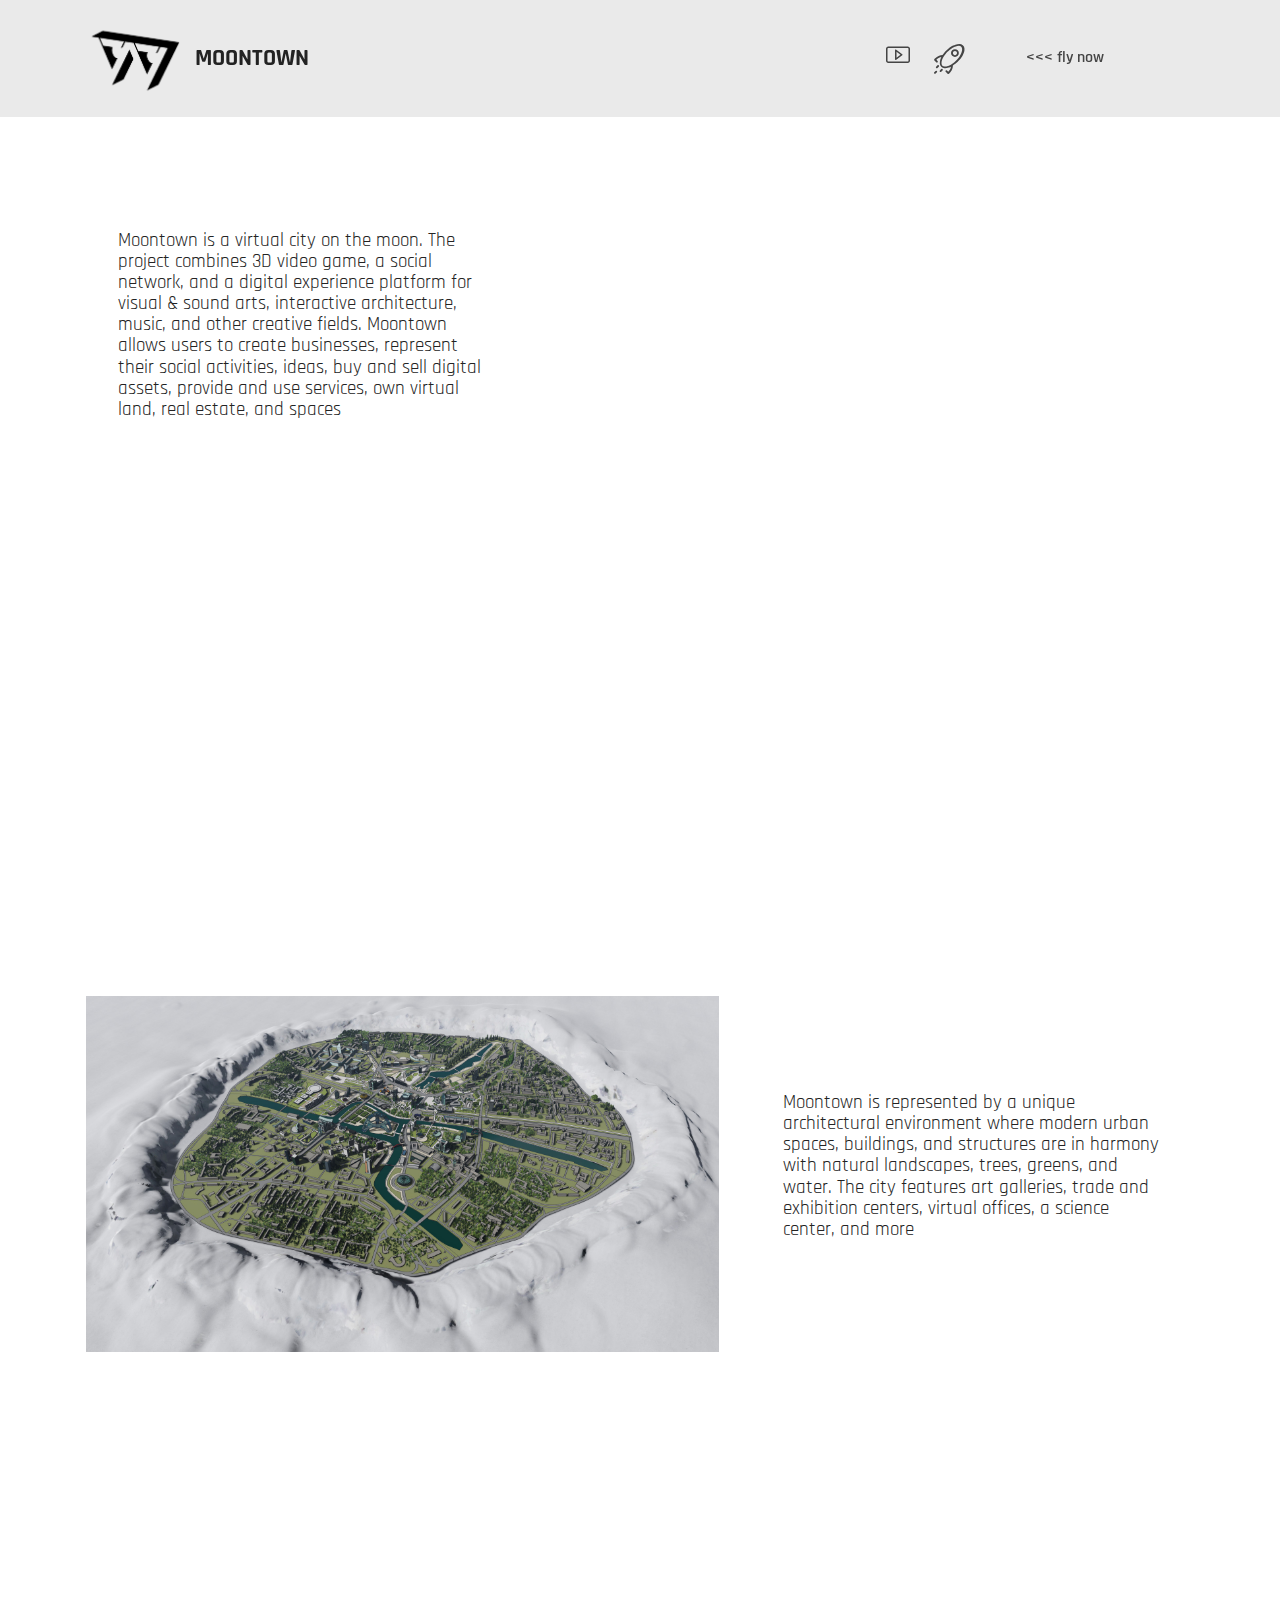
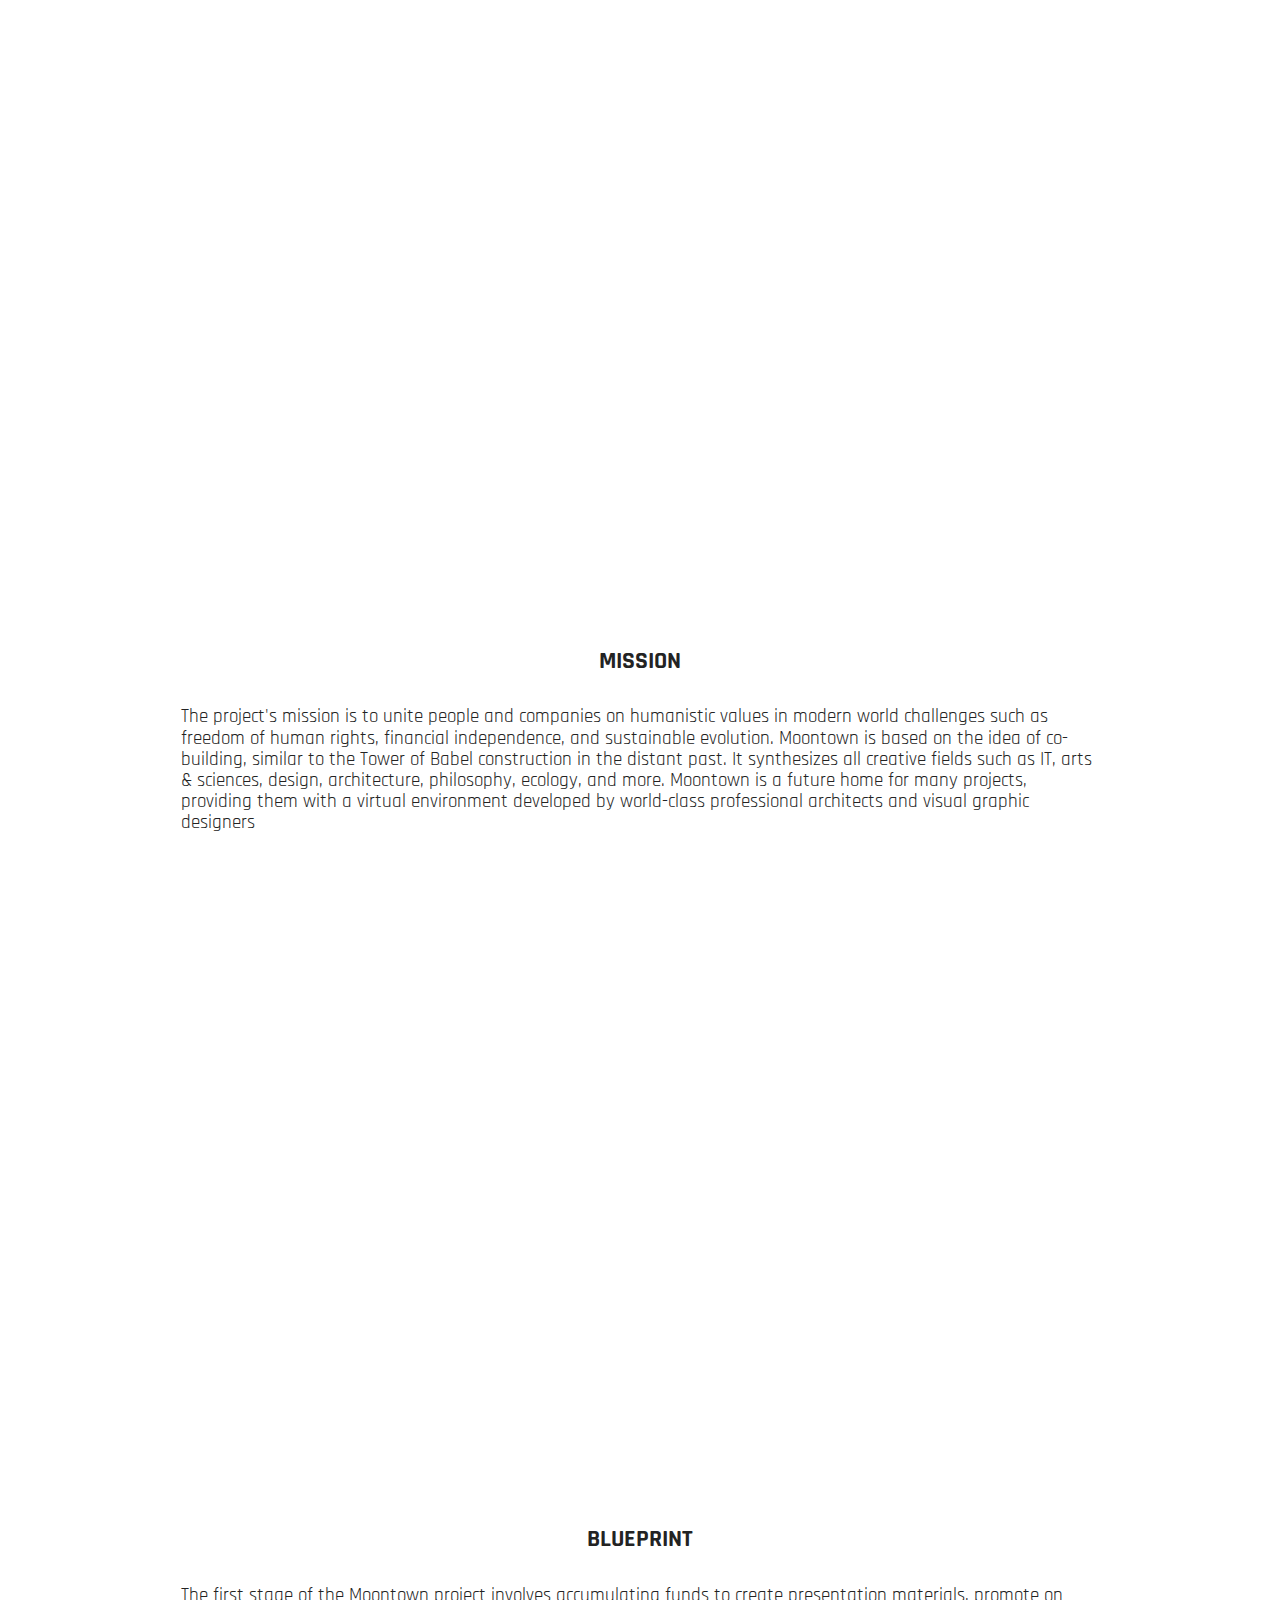
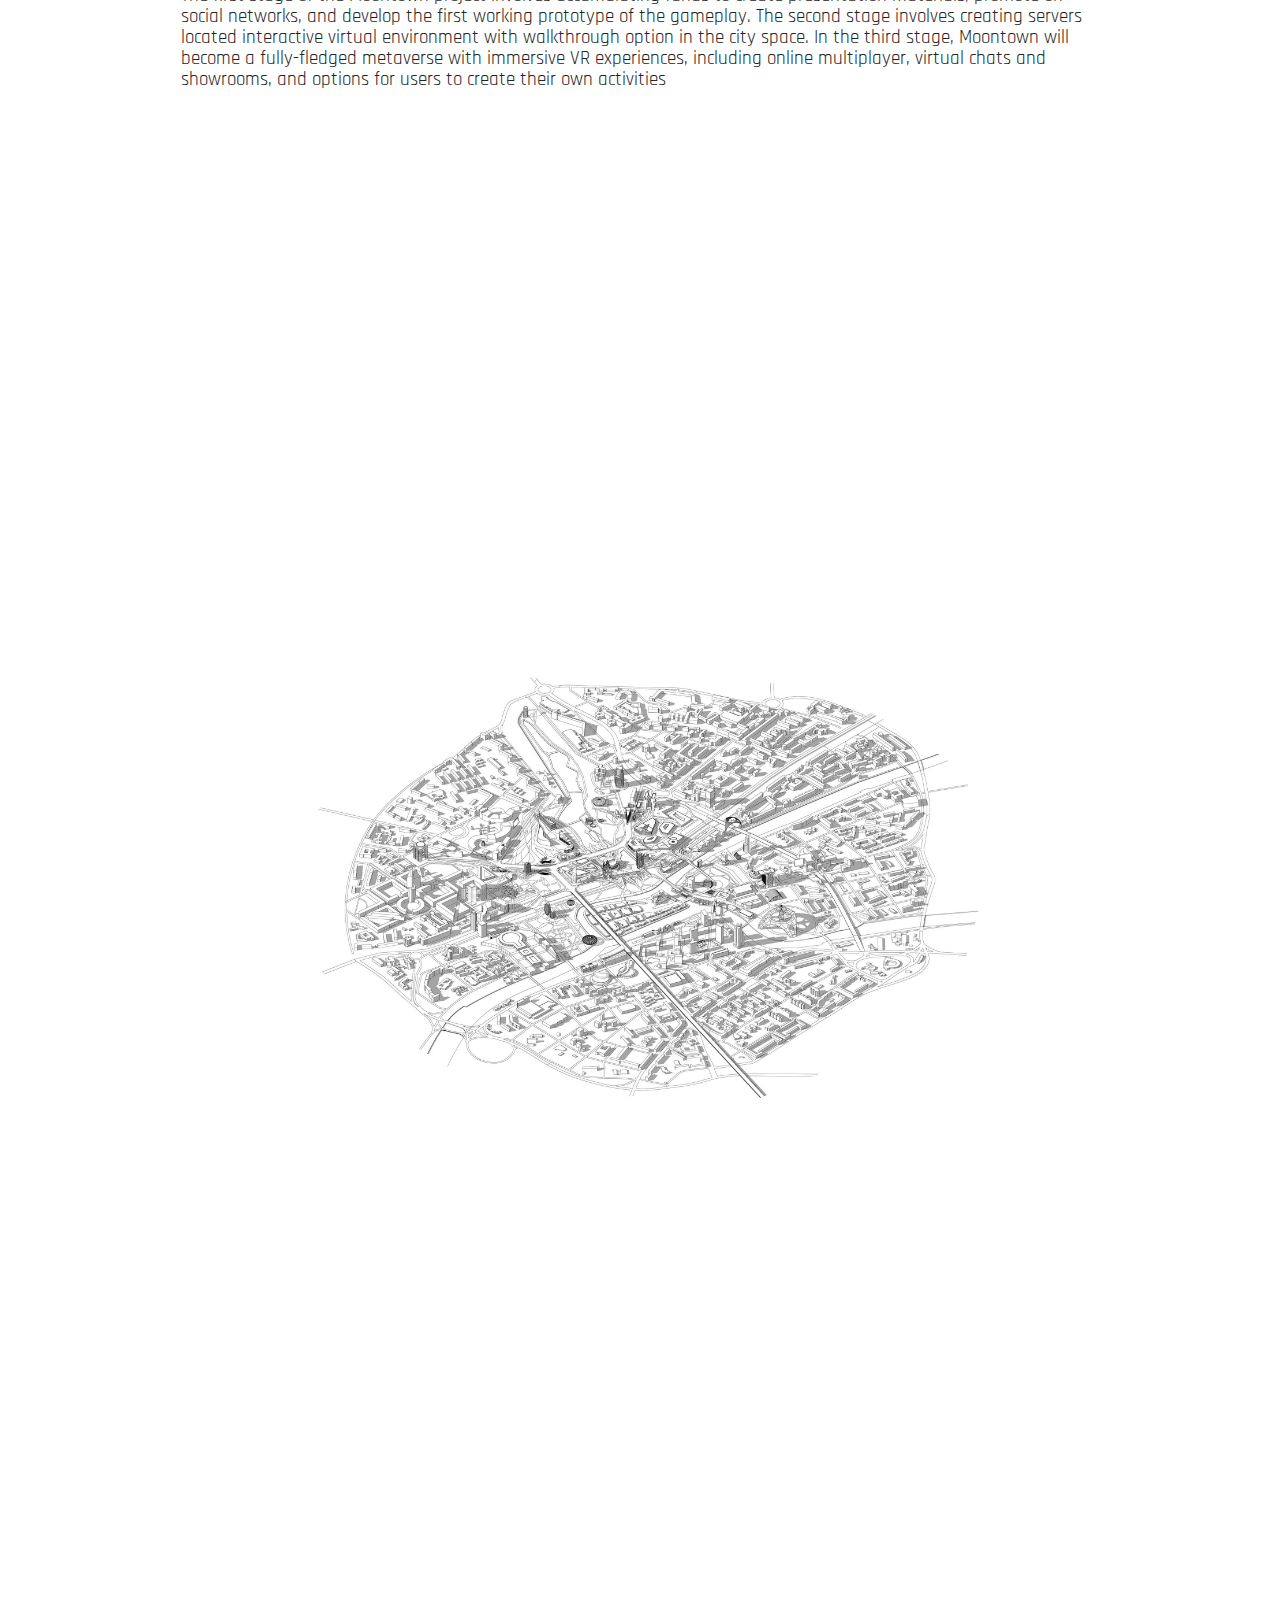
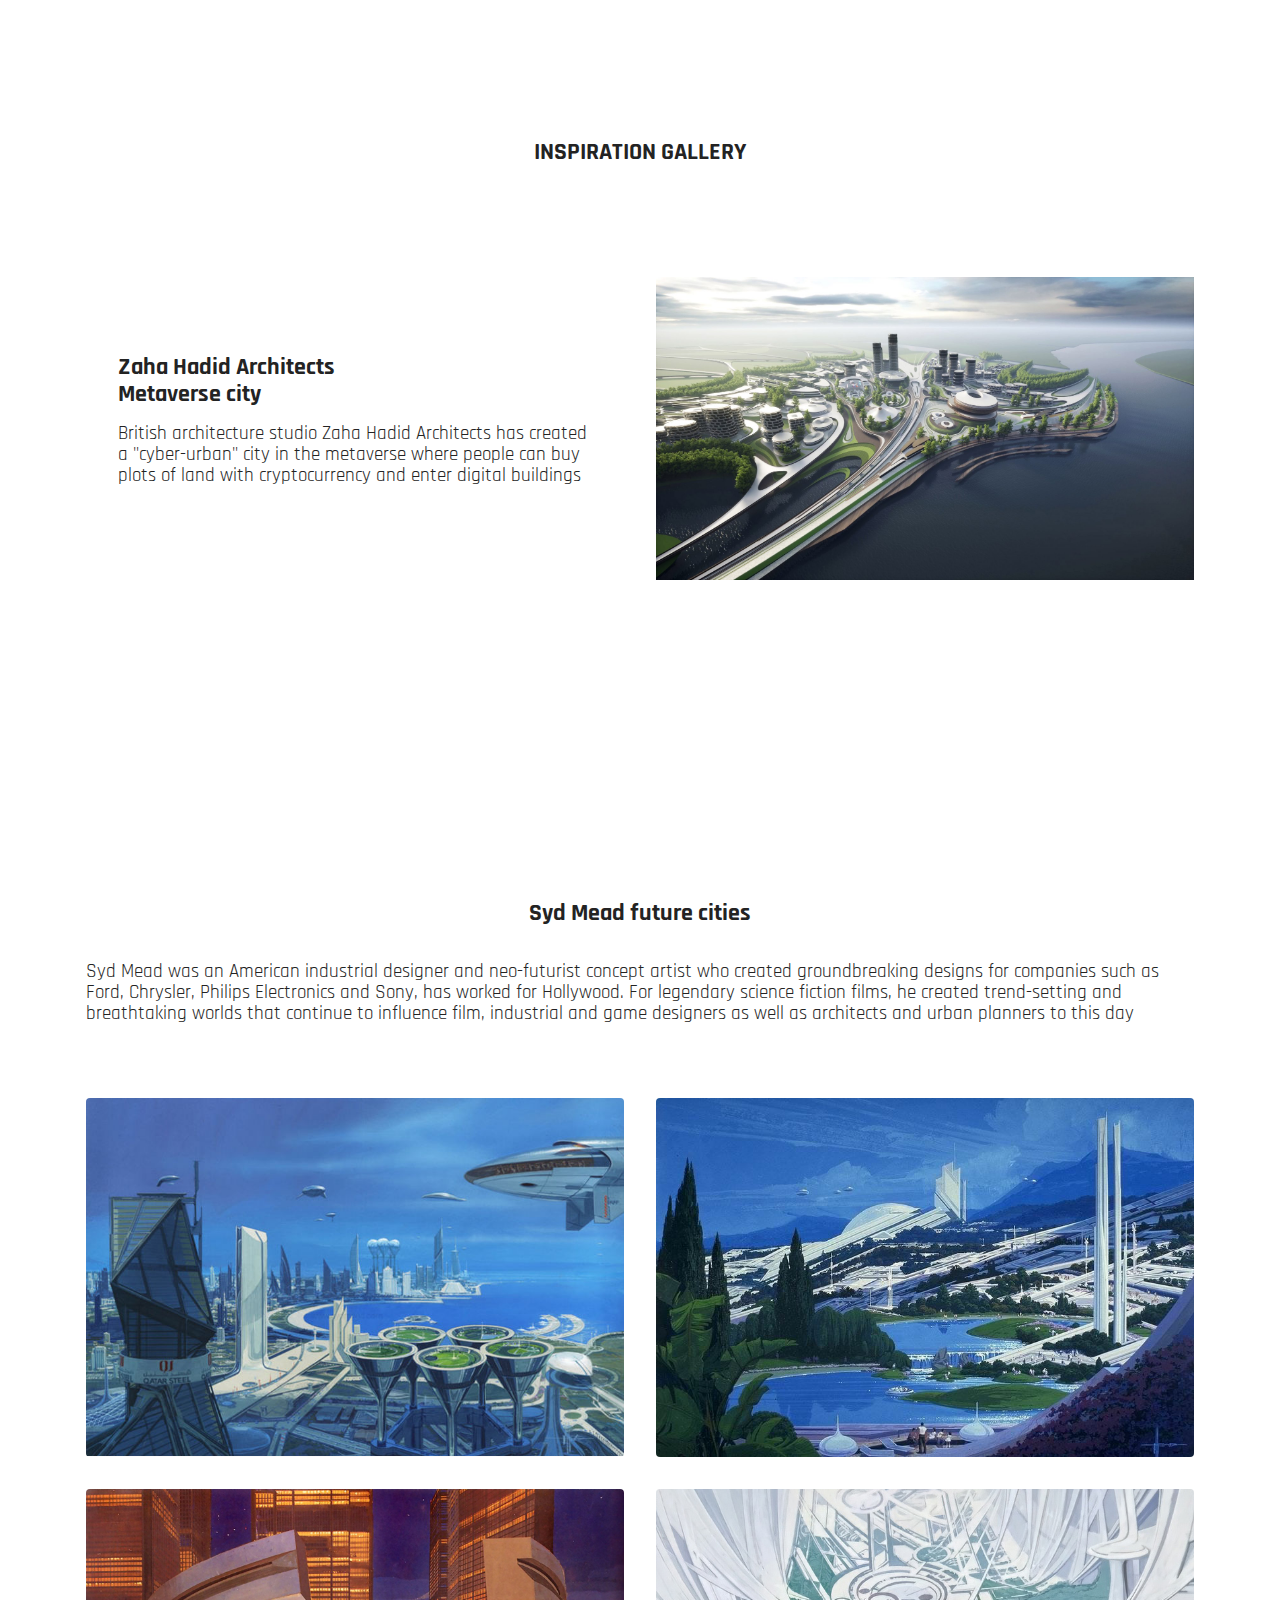
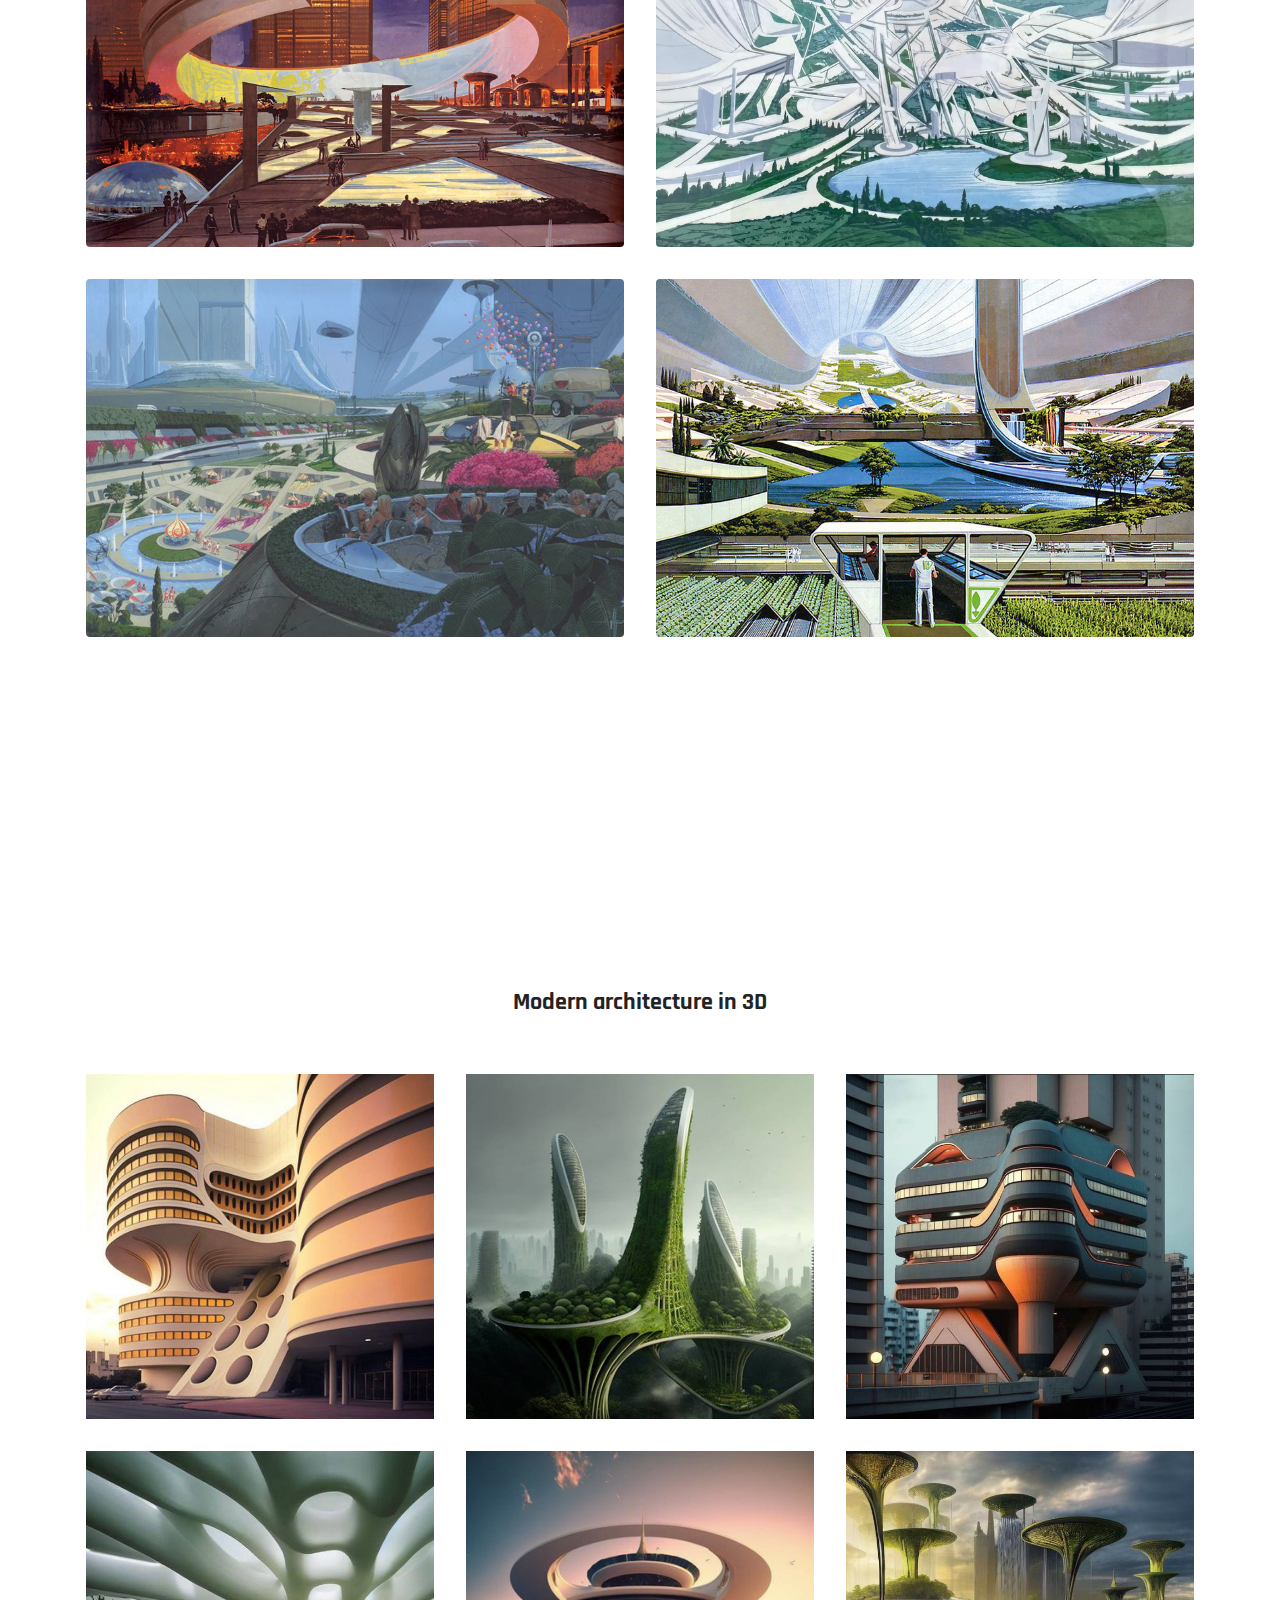
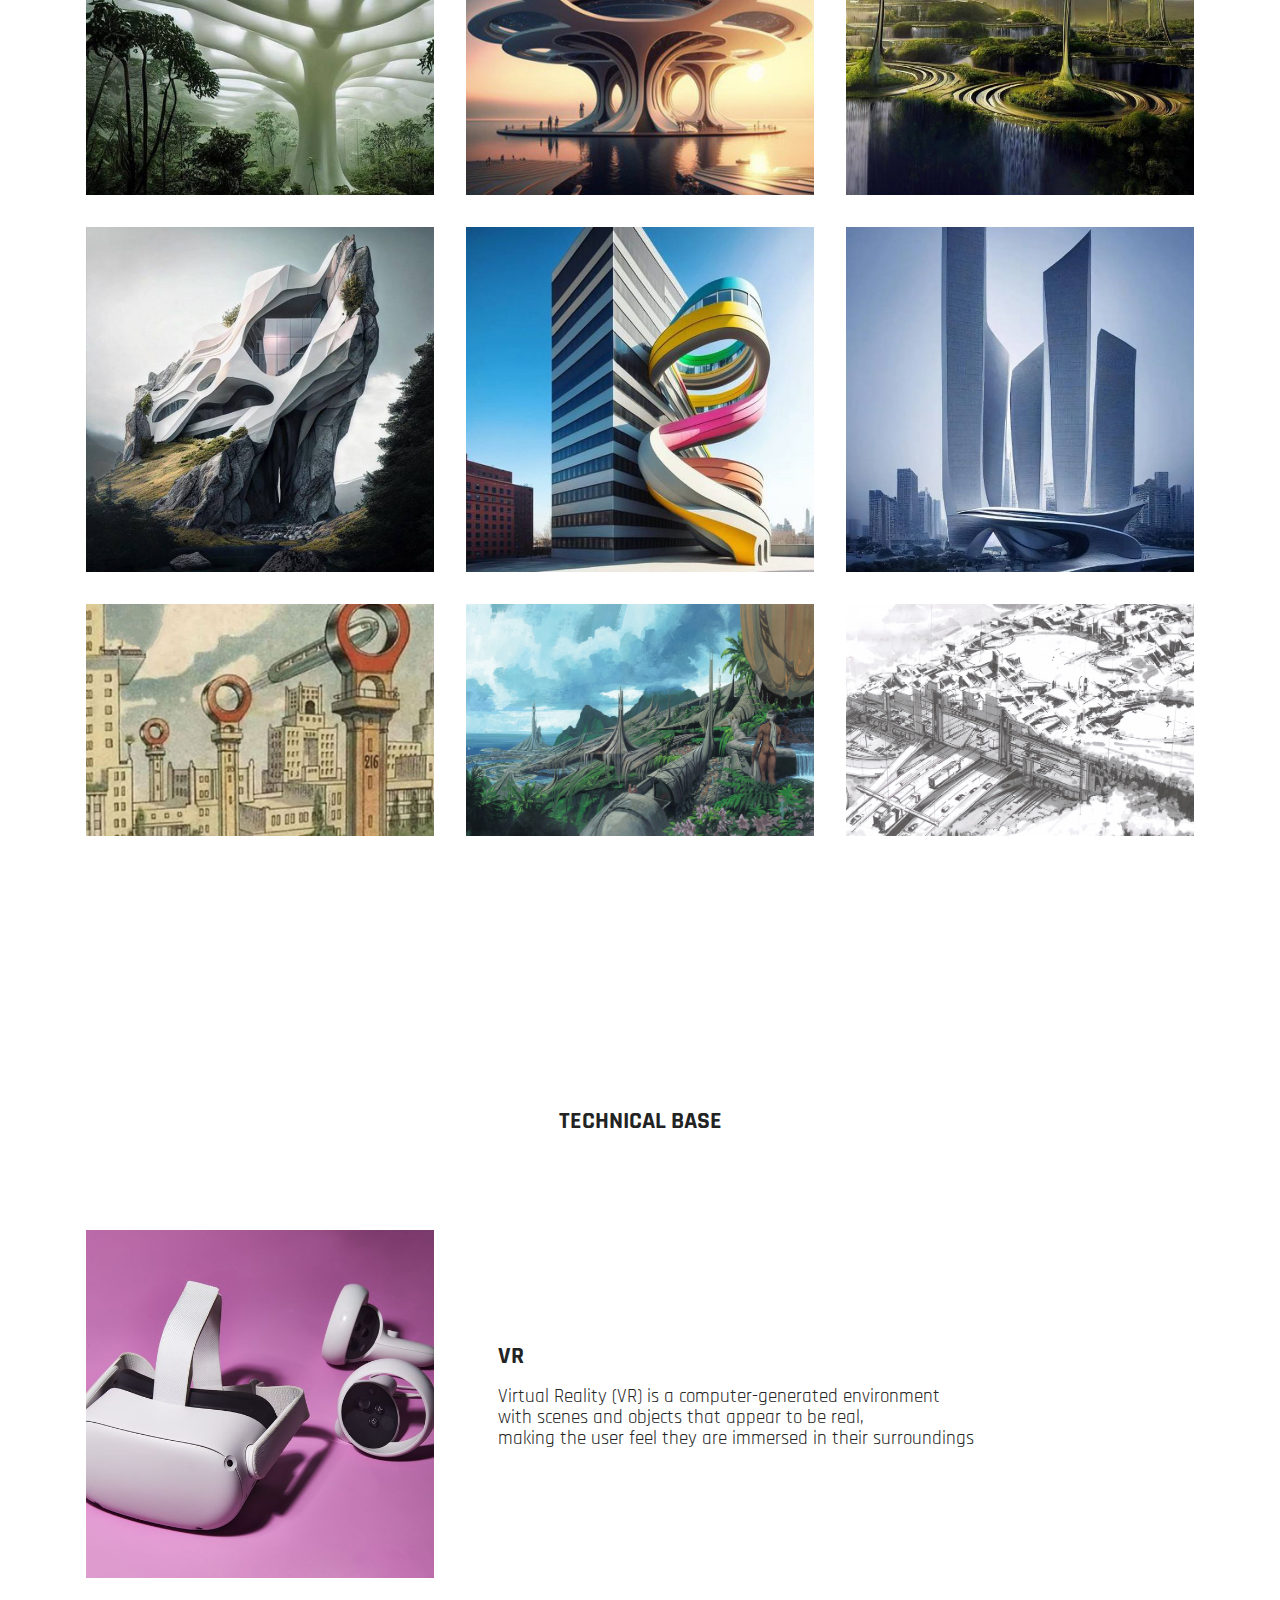
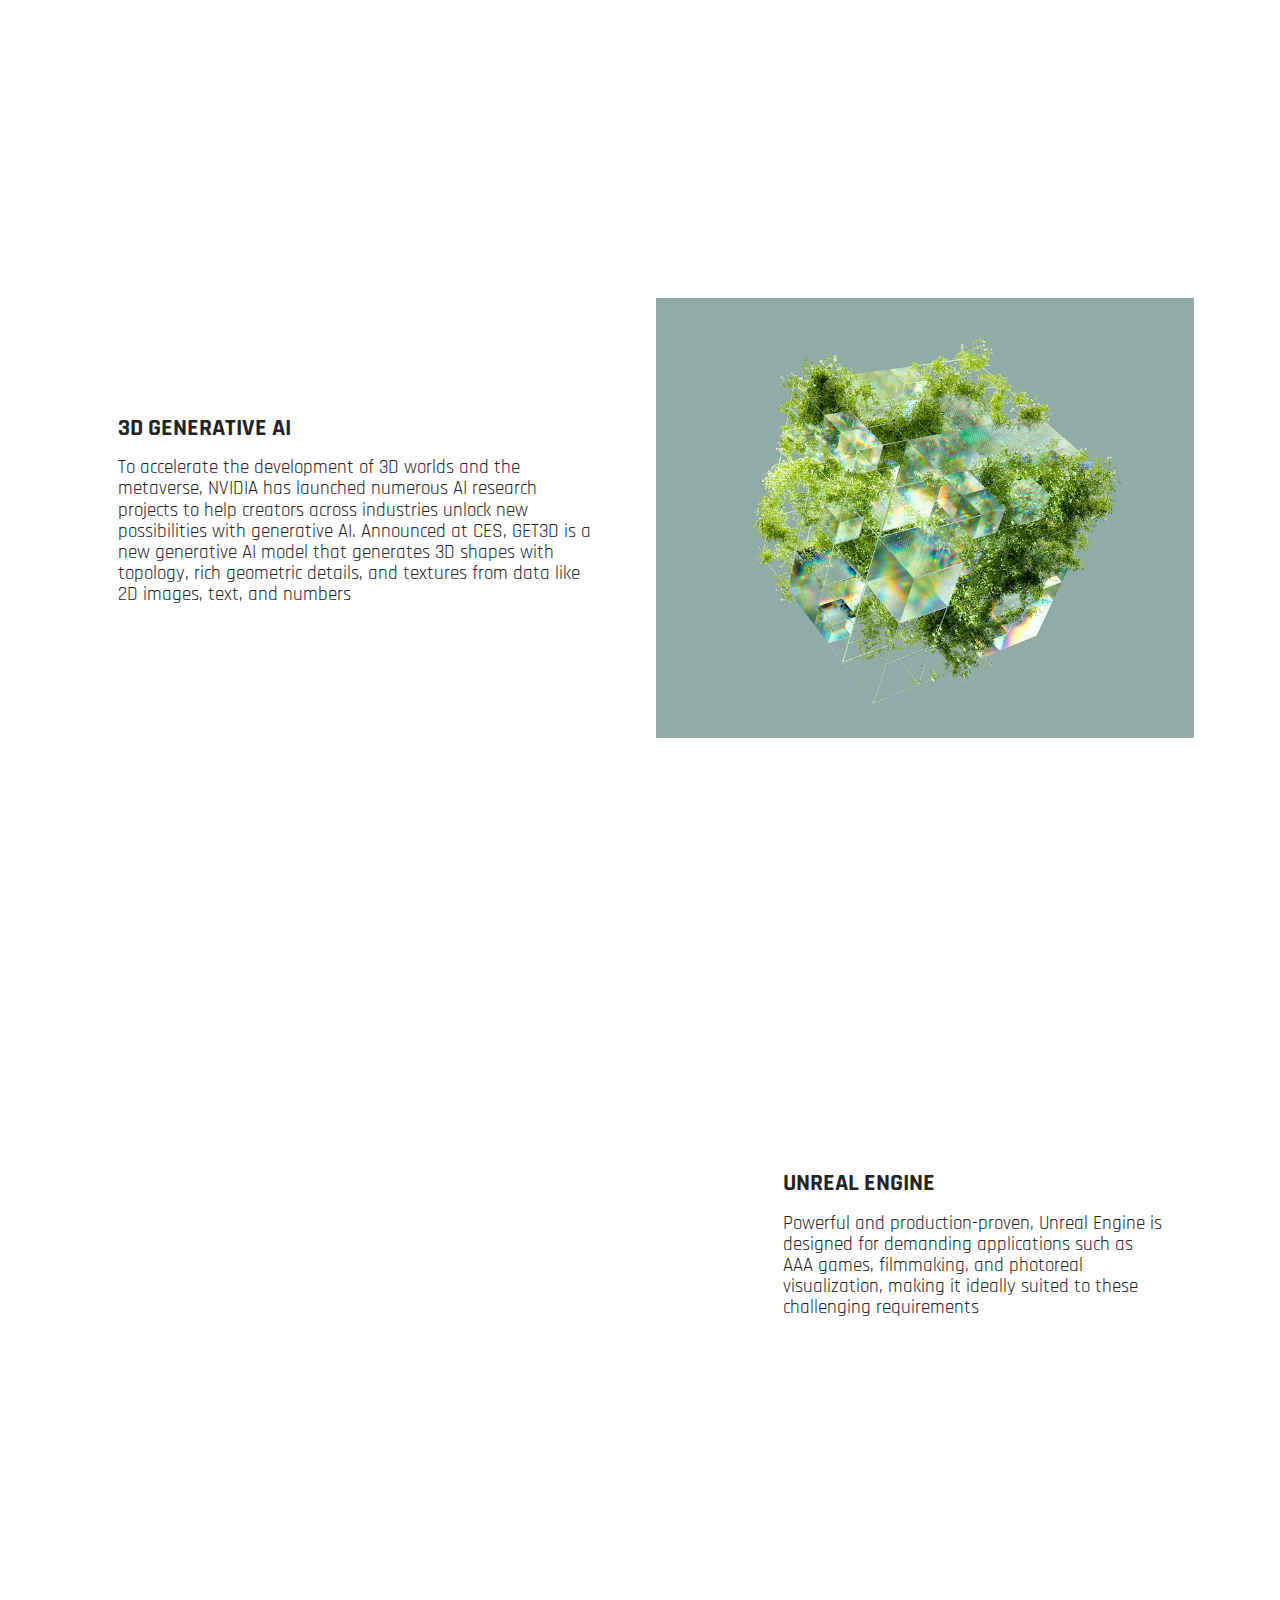
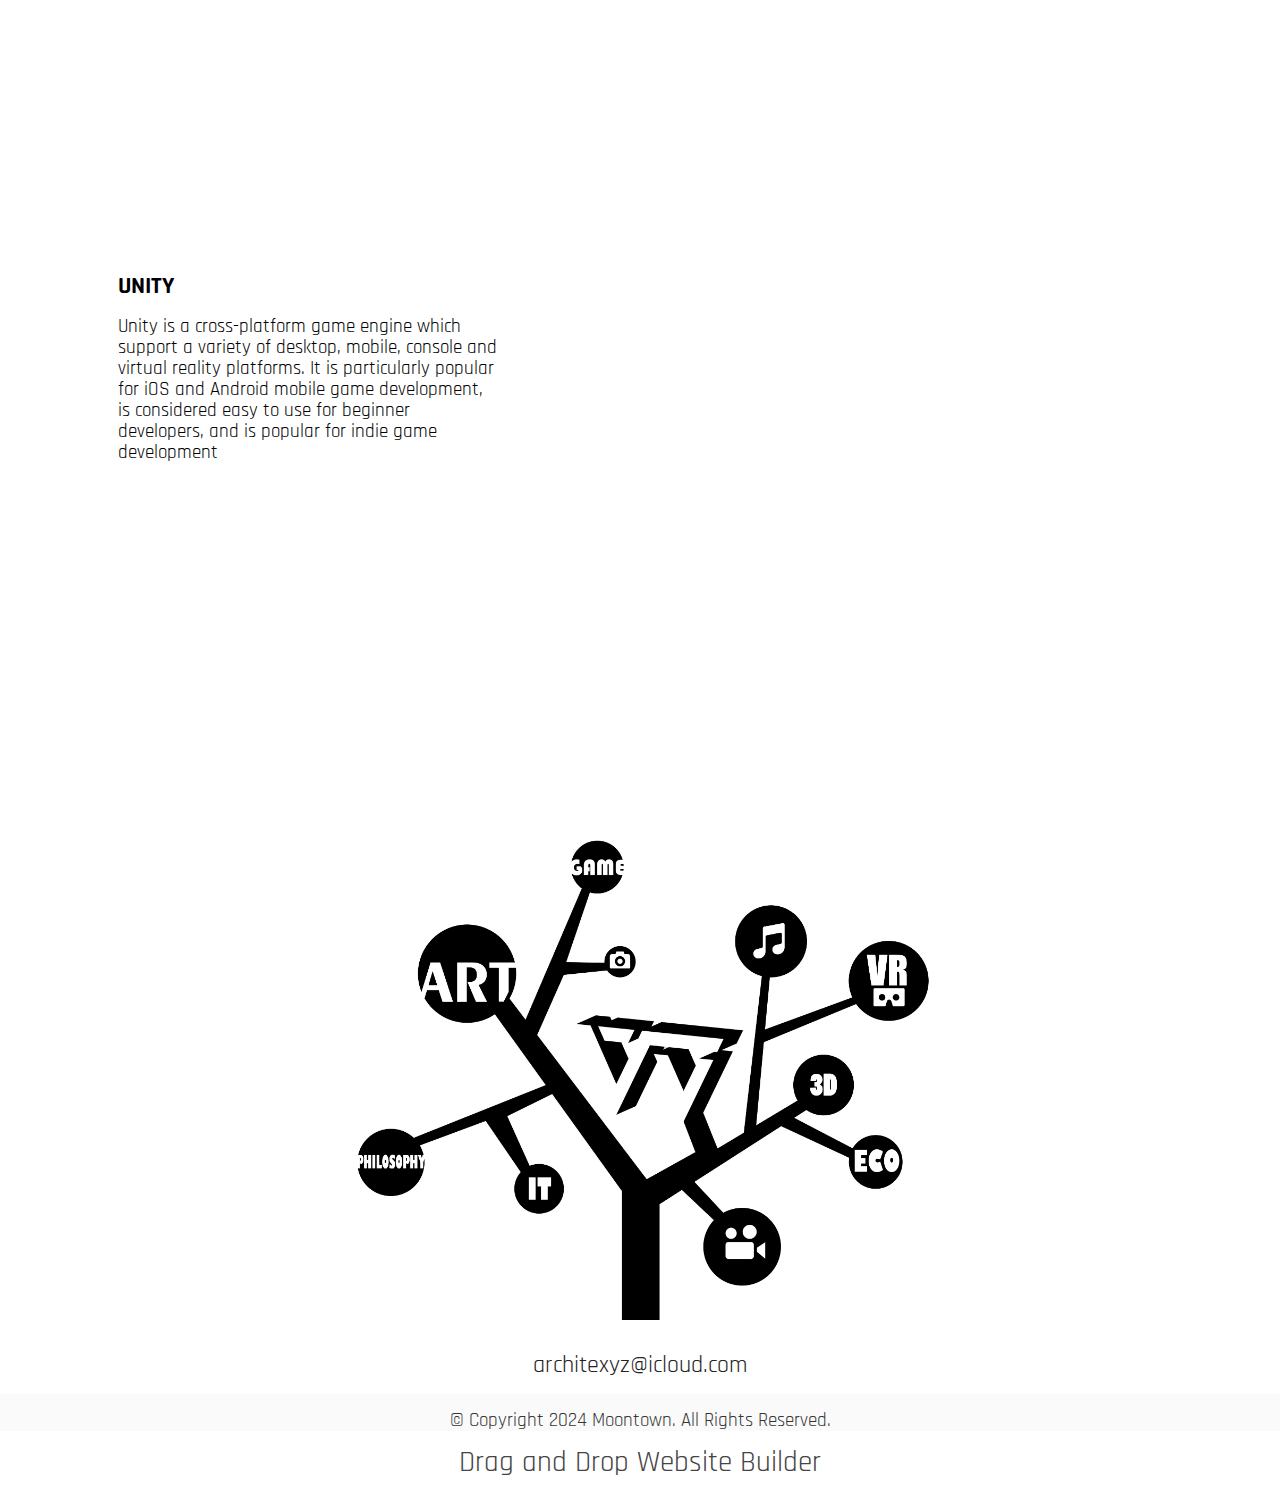
==== index.html @ 667ea42e "v11" ====
<!DOCTYPE html>
<html  >
<head>
  <!-- Site made with Mobirise Website Builder v5.9.13, https://mobirise.com -->
  <meta charset="UTF-8">
  <meta http-equiv="X-UA-Compatible" content="IE=edge">
  <meta name="generator" content="Mobirise v5.9.13, mobirise.com">
  <meta name="twitter:card" content="summary_large_image"/>
  <meta name="twitter:image:src" content="assets/images/index-meta.jpg">
  <meta property="og:image" content="assets/images/index-meta.jpg">
  <meta name="twitter:title" content="moontown">
  <meta name="viewport" content="width=device-width, initial-scale=1, minimum-scale=1">
  <link rel="shortcut icon" href="assets/images/moonpngsmall.png" type="image/x-icon">
  <meta name="description" content="">
  
  
  <title>moontown</title>
  <link rel="stylesheet" href="assets/web/assets/mobirise-icons-bold/mobirise-icons-bold.css">
  <link rel="stylesheet" href="assets/web/assets/mobirise-icons2/mobirise2.css">
  <link rel="stylesheet" href="assets/bootstrap/css/bootstrap.min.css">
  <link rel="stylesheet" href="assets/bootstrap/css/bootstrap-grid.min.css">
  <link rel="stylesheet" href="assets/bootstrap/css/bootstrap-reboot.min.css">
  <link rel="stylesheet" href="assets/parallax/jarallax.css">
  <link rel="stylesheet" href="assets/dropdown/css/style.css">
  <link rel="stylesheet" href="assets/socicon/css/styles.css">
  <link rel="stylesheet" href="assets/theme/css/style.css">
  <link rel="preload" href="https://fonts.googleapis.com/css?family=Rajdhani:300,400,500,600,700&display=swap" as="style" onload="this.onload=null;this.rel='stylesheet'">
  <noscript><link rel="stylesheet" href="https://fonts.googleapis.com/css?family=Rajdhani:300,400,500,600,700&display=swap"></noscript>
  <link rel="preload" href="https://fonts.googleapis.com/css?family=Monoton:400&display=swap" as="style" onload="this.onload=null;this.rel='stylesheet'">
  <noscript><link rel="stylesheet" href="https://fonts.googleapis.com/css?family=Monoton:400&display=swap"></noscript>
  <link rel="preload" as="style" href="assets/mobirise/css/mbr-additional.css?v=te0N51"><link rel="stylesheet" href="assets/mobirise/css/mbr-additional.css?v=te0N51" type="text/css">

  
  
  
</head>
<body>
  
  <section data-bs-version="5.1" class="menu menu2 cid-u4b8xKAjP8" once="menu" id="menu2-7m">
    
    <nav class="navbar navbar-dropdown navbar-fixed-top navbar-expand-lg">
        <div class="container">
            <div class="navbar-brand">
                <span class="navbar-logo">
                    <a href="https://mobiri.se">
                        <img src="assets/images/mt3-png.png" alt="Mobirise Website Builder" style="height: 6rem;">
                    </a>
                </span>
                <span class="navbar-caption-wrap"><a class="navbar-caption text-black display-2" href="https://mobiri.se">MOONTOWN</a></span>
            </div>
            <button class="navbar-toggler" type="button" data-toggle="collapse" data-bs-toggle="collapse" data-target="#navbarSupportedContent" data-bs-target="#navbarSupportedContent" aria-controls="navbarNavAltMarkup" aria-expanded="false" aria-label="Toggle navigation">
                <div class="hamburger">
                    <span></span>
                    <span></span>
                    <span></span>
                    <span></span>
                </div>
            </button>
            <div class="collapse navbar-collapse" id="navbarSupportedContent">
                
                <div class="icons-menu">
                    <a class="iconfont-wrapper" href="https://www.youtube.com/@moontownvr/videos" target="_blank">
                        <span class="p-2 mbr-iconfont mbrib-video"></span>
                    </a>
                    <a class="iconfont-wrapper" href="https://www.spatial.io/s/moontown-63f3e4da234d7ae714edc0a9?share=6507145849412672701" target="_blank">
                        <span class="p-2 mbr-iconfont mbrib-rocket" style="font-size: 30px;"></span>
                    </a>
                    
                    
                </div>
                <div class="navbar-buttons mbr-section-btn"><a class="btn btn-primary-outline display-5" href="https://www.spatial.io/s/moontown-63f3e4da234d7ae714edc0a9?share=6507145849412672701" target="_blank">&lt;&lt;&lt; fly now&nbsp; &nbsp; &nbsp; &nbsp; &nbsp; &nbsp; &nbsp; &nbsp;</a></div>
            </div>
        </div>
    </nav>
</section>

<section data-bs-version="5.1" class="header13 cid-u5iGx14wRS" id="header13-8p">

    

    

    <div class="align-center container">
        <div class="row justify-content-center">
            <div class="col-12 col-lg-12">
                
                
                
                
                
            </div>
        </div>
    </div>
</section>

<section data-bs-version="5.1" class="video5 cid-sco8ytzhms" id="video5-s">
    
    <div class="container">
        <div class="title-wrapper mb-5">
            
        </div>
        <div class="row align-items-center">
            <div class="col-12 col-lg-7 video-block">
                <div class="video-wrapper"><iframe class="mbr-embedded-video" src="https://www.youtube.com/embed/dSH-q61hovM?rel=0&amp;amp;mute=1&amp;showinfo=0&amp;autoplay=1&amp;loop=1&amp;playlist=dSH-q61hovM" width="1280" height="720" frameborder="0" allowfullscreen></iframe></div>
                
            </div>
            <div class="col-12 col-lg">
                <div class="text-wrapper">
                    
                    <p class="mbr-text mbr-fonts-style display-1">Moontown is a virtual city on the moon. The project combines 3D video game, a social network, and a digital experience platform for visual &amp; sound arts, interactive architecture, music, and other creative fields. Moontown allows users to create businesses, represent their social activities, ideas, buy and sell digital assets, provide and use services, own virtual land, real estate, and spaces<br><br><br></p>
                </div>
            </div>
        </div>
    </div>
</section>

<section data-bs-version="5.1" class="header13 cid-u5iHjjaOF5" id="header13-8r">

    

    

    <div class="align-center container">
        <div class="row justify-content-center">
            <div class="col-12 col-lg-12">
                
                
                
                
                
            </div>
        </div>
    </div>
</section>

<section data-bs-version="5.1" class="image1 cid-tBIyNv1mGw" id="image1-1v">
    

    

    <div class="container">
        <div class="row align-items-center">
            <div class="col-12 col-lg-7">
                <div class="image-wrapper">
                    <img src="assets/images/krator3.jpg" alt="Mobirise">
                    
                </div>
            </div>
            <div class="col-12 col-lg">
                <div class="text-wrapper">
                    
                    <p class="mbr-text mbr-fonts-style display-1">
                        Moontown is represented by a unique architectural environment where modern urban spaces, buildings, and structures are in harmony with natural landscapes, trees, greens, and water. The city features art galleries, trade and exhibition centers, virtual offices, a science center, and more</p>
                </div>
            </div>
        </div>
    </div>
</section>

<section data-bs-version="5.1" class="header13 cid-u5iIr3cBtz" id="header13-8s">

    

    

    <div class="align-center container">
        <div class="row justify-content-center">
            <div class="col-12 col-lg-12">
                
                
                
                
                
            </div>
        </div>
    </div>
</section>

<section data-bs-version="5.1" class="header2 cid-scocEymQSi mbr-parallax-background" id="header2-t">

    

    

    <div class="container">
        <div class="row">
            <div class="col-12 col-lg-9">
                
                
                
                
            </div>
        </div>
    </div>
</section>

<section data-bs-version="5.1" class="content4 cid-tBTegNL5O9" id="content4-20">
    
    
    <div class="container">
        <div class="row justify-content-center">
            <div class="title col-md-12 col-lg-10">
                <h3 class="mbr-section-title mbr-fonts-style align-center mb-4 display-2"><strong>MISSION</strong></h3>
                <h4 class="mbr-section-subtitle align-center mbr-fonts-style mb-4 display-1">The project's mission is to unite people and companies on humanistic values in modern world challenges such as freedom of human rights, financial independence, and sustainable evolution. Moontown is based on the idea of co-building, similar to the Tower of Babel construction in the distant past. It synthesizes all creative fields such as IT, arts &amp; sciences, design, architecture, philosophy, ecology, and more. Moontown is a future home for many projects, providing them with a virtual environment developed by world-class professional architects and visual graphic designers<br><br></h4>
                
            </div>
        </div>
    </div>
</section>

<section data-bs-version="5.1" class="header2 cid-sRbXjs5Zyc mbr-parallax-background" id="header2-1q">

    

    <div class="mbr-overlay" style="opacity: 0.1; background-color: rgb(255, 255, 255);"></div>

    <div class="container-fluid">
        <div class="row">
            <div class="col-12 col-lg-9">
                
                
                
                
            </div>
        </div>
    </div>
</section>

<section data-bs-version="5.1" class="content4 cid-sRbXiuvQhZ" id="content4-1p">
    
    
    <div class="container">
        <div class="row justify-content-center">
            <div class="title col-md-12 col-lg-10">
                <h3 class="mbr-section-title mbr-fonts-style align-center mb-4 display-2"><strong>BLUEPRINT</strong></h3>
                <h4 class="mbr-section-subtitle align-center mbr-fonts-style mb-4 display-1">The first stage of the Moontown project involves accumulating funds to create presentation materials, promote on social networks, and develop the first working prototype of the gameplay. The second stage involves creating servers located interactive virtual environment with walkthrough option in the city space. In the third stage, Moontown will become a fully-fledged metaverse with immersive VR experiences, including online multiplayer, virtual chats and showrooms, and options for users to create their own activities</h4>
                
            </div>
        </div>
    </div>
</section>

<section data-bs-version="5.1" class="header4 cid-tJIzxkgTi5 mbr-parallax-background" id="header4-5b">

    
    <div class="mbr-overlay"></div>
    <div class="container">
        <div class="row">
            <div class="content-wrap">
                
                
                

                
            </div>
        </div>
    </div>
</section>

<section data-bs-version="5.1" class="image3 cid-tJJzLpwML0" id="image3-5g">
    

    

    <div class="container">
        <div class="row justify-content-center">
            <div class="col-12 col-lg-8">
                <div class="image-wrapper">
                    <img src="assets/images/plan-3d-2.jpg" alt="Mobirise">
                    
                </div>
            </div>
        </div>
    </div>
</section>

<section data-bs-version="5.1" class="header2 cid-sco78Fx6IC mbr-parallax-background" id="header2-r">

    

    <div class="mbr-overlay" style="opacity: 0.4; background-color: rgb(255, 255, 255);"></div>

    <div class="container">
        <div class="row">
            <div class="col-12 col-lg-9">
                
                
                
                
            </div>
        </div>
    </div>
</section>

<section data-bs-version="5.1" class="content4 cid-tJH8kViJ6C" id="content4-57">
    
    
    <div class="container">
        <div class="row justify-content-center">
            <div class="title col-md-12 col-lg-10">
                <h3 class="mbr-section-title mbr-fonts-style align-center mb-4 display-2"><strong>INSPIRATION GALLERY</strong></h3>
                
                
            </div>
        </div>
    </div>
</section>

<section data-bs-version="5.1" class="image2 cid-tBROXK1K9b" id="image2-1z">
    

    

    <div class="container">
        <div class="row align-items-center">
            <div class="col-12 col-lg-6">
                <div class="image-wrapper">
                    <img src="assets/images/zaha-hadid-foundation-liberland-metaverse-city-architecture-dezeen-2364-col-16-1704x959.jpg" alt="Mobirise">
                    
                </div>
            </div>
            <div class="col-12 col-lg">
                <div class="text-wrapper">
                    <h3 class="mbr-section-title mbr-fonts-style mb-3 display-2"><strong>Zaha Hadid Architects </strong><br><strong>Metaverse city</strong></h3>
                    <p class="mbr-text mbr-fonts-style display-1">
                        British architecture studio Zaha Hadid Architects has created a "cyber-urban" city in the metaverse where people can buy plots of land with cryptocurrency and enter digital buildings</p>
                </div>
            </div>
        </div>
    </div>
</section>

<section data-bs-version="5.1" class="gallery1 cid-tBTKfNdHSQ" id="gallery1-22">
    
    
    <div class="container">
        <div class="mbr-section-head">
            <h4 class="mbr-section-title mbr-fonts-style align-center mb-0 display-2"><strong>Syd Mead future cities</strong><br><strong><br></strong></h4>
            <h5 class="mbr-section-subtitle mbr-fonts-style align-center mb-0 mt-2 display-1">Syd Mead was an American industrial designer and neo-futurist concept artist who created groundbreaking designs for companies such as Ford, Chrysler, Philips Electronics and Sony, has worked for Hollywood. For legendary science fiction films, he created trend-setting and breathtaking worlds that continue to influence film, industrial and game designers as well as architects and urban planners to this day<br><br><br></h5>
        </div>
        <div class="row mt-4">
            <div class="item features-image сol-12 col-md-6 col-lg-6">
                <div class="item-wrapper">
                    <div class="item-img">
                        <img src="assets/images/3-796x530.jpg" alt="">
                    </div>
                    
                    
                </div>
            </div>
            <div class="item features-image сol-12 col-md-6 col-lg-6">
                <div class="item-wrapper">
                    <div class="item-img">
                        <img src="assets/images/16-4-800x533.jpg" alt="">
                    </div>
                    
                    
                </div>
            </div>
            <div class="item features-image сol-12 col-md-6 col-lg-6">
                <div class="item-wrapper">
                    <div class="item-img">
                        <img src="assets/images/3city-3.jpg" alt="">
                    </div>
                    
                    
                </div>
            </div>
            <div class="item features-image сol-12 col-md-6 col-lg-6">
                <div class="item-wrapper">
                    <div class="item-img">
                        <img src="assets/images/1h8ewmx7xne-site.jpg" alt="" title="">
                    </div>
                    
                    
                </div>
            </div><div class="item features-image сol-12 col-md-6 col-lg-6">
                <div class="item-wrapper">
                    <div class="item-img">
                        <img src="assets/images/3city-5.jpg" alt="" title="">
                    </div>
                    
                    
                </div>
            </div><div class="item features-image сol-12 col-md-6 col-lg-6">
                <div class="item-wrapper">
                    <div class="item-img">
                        <img src="assets/images/garden.jpg" alt="" title="">
                    </div>
                    
                    
                </div>
            </div>
        </div>
    </div>
</section>

<section data-bs-version="5.1" class="gallery4 mbr-gallery cid-scXeSpwE8p" id="gallery4-12">
    

    

    <div class="container">
        <div class="mbr-section-head">
            <h3 class="mbr-section-title mbr-fonts-style align-center m-0 display-2"><strong>Modern architecture in 3D</strong><br><strong><br></strong></h3>
            
        </div>
        <div class="row mbr-gallery mt-4">
            <div class="col-12 col-md-6 col-lg-4 item gallery-image">
                <div class="item-wrapper" data-toggle="modal" data-bs-toggle="modal" data-target="#uenacFsw51-modal" data-bs-target="#uenacFsw51-modal">
                    <img class="w-100" src="assets/images/3.jpg" alt="" data-slide-to="0" data-bs-slide-to="0" data-target="#lb-uenacFsw51" data-bs-target="#lb-uenacFsw51">
                    <div class="icon-wrapper">
                        <span class="mobi-mbri mobi-mbri-search mbr-iconfont mbr-iconfont-btn"></span>
                    </div>
                </div>
                
            </div>
            <div class="col-12 col-md-6 col-lg-4 item gallery-image">
                <div class="item-wrapper" data-toggle="modal" data-bs-toggle="modal" data-target="#uenacFsw51-modal" data-bs-target="#uenacFsw51-modal">
                    <img class="w-100" src="assets/images/4.jpg" alt="" data-slide-to="1" data-bs-slide-to="1" data-target="#lb-uenacFsw51" data-bs-target="#lb-uenacFsw51">
                    <div class="icon-wrapper">
                        <span class="mobi-mbri mobi-mbri-search mbr-iconfont mbr-iconfont-btn"></span>
                    </div>
                </div>
                
            </div>
            <div class="col-12 col-md-6 col-lg-4 item gallery-image">
                <div class="item-wrapper" data-toggle="modal" data-bs-toggle="modal" data-target="#uenacFsw51-modal" data-bs-target="#uenacFsw51-modal">
                    <img class="w-100" src="assets/images/4arch-2.jpg" alt="" data-slide-to="2" data-bs-slide-to="2" data-target="#lb-uenacFsw51" data-bs-target="#lb-uenacFsw51">
                    <div class="icon-wrapper">
                        <span class="mobi-mbri mobi-mbri-search mbr-iconfont mbr-iconfont-btn"></span>
                    </div>
                </div>
                
            </div><div class="col-12 col-md-6 col-lg-4 item gallery-image">
                <div class="item-wrapper" data-toggle="modal" data-bs-toggle="modal" data-target="#uenacFsw51-modal" data-bs-target="#uenacFsw51-modal">
                    <img class="w-100" src="assets/images/5.jpg" alt="" data-slide-to="3" data-bs-slide-to="3" data-target="#lb-uenacFsw51" data-bs-target="#lb-uenacFsw51">
                    <div class="icon-wrapper">
                        <span class="mobi-mbri mobi-mbri-search mbr-iconfont mbr-iconfont-btn"></span>
                    </div>
                </div>
                
            </div><div class="col-12 col-md-6 col-lg-4 item gallery-image">
                <div class="item-wrapper" data-toggle="modal" data-bs-toggle="modal" data-target="#uenacFsw51-modal" data-bs-target="#uenacFsw51-modal">
                    <img class="w-100" src="assets/images/4arch-5.jpg" alt="" data-slide-to="4" data-bs-slide-to="4" data-target="#lb-uenacFsw51" data-bs-target="#lb-uenacFsw51">
                    <div class="icon-wrapper">
                        <span class="mobi-mbri mobi-mbri-search mbr-iconfont mbr-iconfont-btn"></span>
                    </div>
                </div>
                
            </div><div class="col-12 col-md-6 col-lg-4 item gallery-image">
                <div class="item-wrapper" data-toggle="modal" data-bs-toggle="modal" data-target="#uenacFsw51-modal" data-bs-target="#uenacFsw51-modal">
                    <img class="w-100" src="assets/images/4arch-4.jpg" alt="" data-slide-to="5" data-bs-slide-to="5" data-target="#lb-uenacFsw51" data-bs-target="#lb-uenacFsw51">
                    <div class="icon-wrapper">
                        <span class="mobi-mbri mobi-mbri-search mbr-iconfont mbr-iconfont-btn"></span>
                    </div>
                </div>
                
            </div><div class="col-12 col-md-6 col-lg-4 item gallery-image">
                <div class="item-wrapper" data-toggle="modal" data-bs-toggle="modal" data-target="#uenacFsw51-modal" data-bs-target="#uenacFsw51-modal">
                    <img class="w-100" src="assets/images/4arch-3.jpg" alt="" data-slide-to="6" data-bs-slide-to="6" data-target="#lb-uenacFsw51" data-bs-target="#lb-uenacFsw51">
                    <div class="icon-wrapper">
                        <span class="mobi-mbri mobi-mbri-search mbr-iconfont mbr-iconfont-btn"></span>
                    </div>
                </div>
                
            </div>
            <div class="col-12 col-md-6 col-lg-4 item gallery-image">
                <div class="item-wrapper" data-toggle="modal" data-bs-toggle="modal" data-target="#uenacFsw51-modal" data-bs-target="#uenacFsw51-modal">
                    <img class="w-100" src="assets/images/6.jpg" alt="" data-slide-to="7" data-bs-slide-to="7" data-target="#lb-uenacFsw51" data-bs-target="#lb-uenacFsw51">
                    <div class="icon-wrapper">
                        <span class="mobi-mbri mobi-mbri-search mbr-iconfont mbr-iconfont-btn"></span>
                    </div>
                </div>
                
            </div><div class="col-12 col-md-6 col-lg-4 item gallery-image">
                <div class="item-wrapper" data-toggle="modal" data-bs-toggle="modal" data-target="#uenacFsw51-modal" data-bs-target="#uenacFsw51-modal">
                    <img class="w-100" src="assets/images/7.jpg" alt="" data-slide-to="8" data-bs-slide-to="8" data-target="#lb-uenacFsw51" data-bs-target="#lb-uenacFsw51">
                    <div class="icon-wrapper">
                        <span class="mobi-mbri mobi-mbri-search mbr-iconfont mbr-iconfont-btn"></span>
                    </div>
                </div>
                
            </div><div class="col-12 col-md-6 col-lg-4 item gallery-image">
                <div class="item-wrapper" data-toggle="modal" data-bs-toggle="modal" data-target="#uenacFsw51-modal" data-bs-target="#uenacFsw51-modal">
                    <img class="w-100" src="assets/images/5-800x533.jpg" alt="" data-slide-to="9" data-bs-slide-to="9" data-target="#lb-uenacFsw51" data-bs-target="#lb-uenacFsw51">
                    <div class="icon-wrapper">
                        <span class="mobi-mbri mobi-mbri-search mbr-iconfont mbr-iconfont-btn"></span>
                    </div>
                </div>
                
            </div><div class="col-12 col-md-6 col-lg-4 item gallery-image">
                <div class="item-wrapper" data-toggle="modal" data-bs-toggle="modal" data-target="#uenacFsw51-modal" data-bs-target="#uenacFsw51-modal">
                    <img class="w-100" src="assets/images/5x-1hw2fpok-site.jpg" alt="" data-slide-to="10" data-bs-slide-to="10" data-target="#lb-uenacFsw51" data-bs-target="#lb-uenacFsw51">
                    <div class="icon-wrapper">
                        <span class="mobi-mbri mobi-mbri-search mbr-iconfont mbr-iconfont-btn"></span>
                    </div>
                </div>
                
            </div><div class="col-12 col-md-6 col-lg-4 item gallery-image">
                <div class="item-wrapper" data-toggle="modal" data-bs-toggle="modal" data-target="#uenacFsw51-modal" data-bs-target="#uenacFsw51-modal">
                    <img class="w-100" src="assets/images/16-4-site.jpg" alt="" data-slide-to="11" data-bs-slide-to="11" data-target="#lb-uenacFsw51" data-bs-target="#lb-uenacFsw51">
                    <div class="icon-wrapper">
                        <span class="mobi-mbri mobi-mbri-search mbr-iconfont mbr-iconfont-btn"></span>
                    </div>
                </div>
                
            </div>
        </div>

        <div class="modal mbr-slider" tabindex="-1" role="dialog" aria-hidden="true" id="uenacFsw51-modal">
            <div class="modal-dialog" role="document">
                <div class="modal-content">
                    <div class="modal-body">
                        <div class="carousel slide carousel-fade" id="lb-uenacFsw51" data-interval="5000" data-bs-interval="5000">
                            <div class="carousel-inner">
                                <div class="carousel-item active">
                                    <img class="d-block w-100" src="assets/images/3.jpg" alt="">
                                </div>
                                <div class="carousel-item">
                                    <img class="d-block w-100" src="assets/images/4.jpg" alt="">
                                </div>
                                <div class="carousel-item">
                                    <img class="d-block w-100" src="assets/images/4arch-2.jpg" alt="">
                                </div><div class="carousel-item">
                                    <img class="d-block w-100" src="assets/images/5.jpg" alt="">
                                </div><div class="carousel-item">
                                    <img class="d-block w-100" src="assets/images/4arch-5.jpg" alt="">
                                </div><div class="carousel-item">
                                    <img class="d-block w-100" src="assets/images/4arch-4.jpg" alt="">
                                </div><div class="carousel-item">
                                    <img class="d-block w-100" src="assets/images/4arch-3.jpg" alt="">
                                </div>
                                <div class="carousel-item">
                                    <img class="d-block w-100" src="assets/images/6.jpg" alt="">
                                </div><div class="carousel-item">
                                    <img class="d-block w-100" src="assets/images/7.jpg" alt="">
                                </div><div class="carousel-item">
                                    <img class="d-block w-100" src="assets/images/5-800x533.jpg" alt="">
                                </div><div class="carousel-item">
                                    <img class="d-block w-100" src="assets/images/5x-1hw2fpok-site.jpg" alt="">
                                </div><div class="carousel-item">
                                    <img class="d-block w-100" src="assets/images/16-4-site.jpg" alt="">
                                </div>
                            </div>
                            <ol class="carousel-indicators">
                                <li data-slide-to="0" data-bs-slide-to="0" class="active" data-target="#lb-uenacFsw51" data-bs-target="#lb-uenacFsw51"></li>
                                <li data-slide-to="1" data-bs-slide-to="1" data-target="#lb-uenacFsw51" data-bs-target="#lb-uenacFsw51"></li>
                                <li data-slide-to="2" data-bs-slide-to="2" data-target="#lb-uenacFsw51" data-bs-target="#lb-uenacFsw51"></li><li data-slide-to="3" data-bs-slide-to="3" data-target="#lb-uenacFsw51" data-bs-target="#lb-uenacFsw51"></li><li data-slide-to="4" data-bs-slide-to="4" data-target="#lb-uenacFsw51" data-bs-target="#lb-uenacFsw51"></li><li data-slide-to="5" data-bs-slide-to="5" data-target="#lb-uenacFsw51" data-bs-target="#lb-uenacFsw51"></li><li data-slide-to="6" data-bs-slide-to="6" data-target="#lb-uenacFsw51" data-bs-target="#lb-uenacFsw51"></li>
                                <li data-slide-to="7" data-bs-slide-to="7" data-target="#lb-uenacFsw51" data-bs-target="#lb-uenacFsw51"></li><li data-slide-to="8" data-bs-slide-to="8" data-target="#lb-uenacFsw51" data-bs-target="#lb-uenacFsw51"></li><li data-slide-to="9" data-bs-slide-to="9" data-target="#lb-uenacFsw51" data-bs-target="#lb-uenacFsw51"></li><li data-slide-to="10" data-bs-slide-to="10" data-target="#lb-uenacFsw51" data-bs-target="#lb-uenacFsw51"></li><li data-slide-to="11" data-bs-slide-to="11" data-target="#lb-uenacFsw51" data-bs-target="#lb-uenacFsw51"></li>
                            </ol>
                            <a role="button" href="" class="close" data-dismiss="modal" data-bs-dismiss="modal" aria-label="Close">
                            </a>
                            <a class="carousel-control-prev carousel-control" role="button" data-slide="prev" data-bs-slide="prev" href="#lb-uenacFsw51">
                                <span class="mobi-mbri mobi-mbri-arrow-prev" aria-hidden="true"></span>
                                <span class="sr-only visually-hidden">Previous</span>
                            </a>
                            <a class="carousel-control-next carousel-control" role="button" data-slide="next" data-bs-slide="next" href="#lb-uenacFsw51">
                                <span class="mobi-mbri mobi-mbri-arrow-next" aria-hidden="true"></span>
                                <span class="sr-only visually-hidden">Next</span>
                            </a>
                        </div>
                    </div>
                </div>
            </div>
        </div>
    </div>
</section>

<section data-bs-version="5.1" class="content4 cid-sPOmyEXj8U" id="content4-1l">
    
    
    <div class="container">
        <div class="row justify-content-center">
            <div class="title col-md-12 col-lg-10">
                <h3 class="mbr-section-title mbr-fonts-style align-center mb-4 display-2"><strong>TECHNICAL BASE</strong></h3>
                
                
            </div>
        </div>
    </div>
</section>

<section data-bs-version="5.1" class="image1 cid-sPOqrsmBBH" id="image1-1m">
    

    

    <div class="container">
        <div class="row align-items-center">
            <div class="col-12 col-lg-4">
                <div class="image-wrapper">
                    <img src="assets/images/oculus-quest-2-14368.jpg" alt="">
                    
                </div>
            </div>
            <div class="col-12 col-lg">
                <div class="text-wrapper">
                    <h3 class="mbr-section-title mbr-fonts-style mb-3 display-2"><strong>VR</strong></h3>
                    <p class="mbr-text mbr-fonts-style display-1">Virtual Reality (VR) is a computer-generated environment<br> with scenes and objects that appear to be real,<br> making the user feel they are immersed in their surroundings</p>
                </div>
            </div>
        </div>
    </div>
</section>

<section data-bs-version="5.1" class="image2 cid-tCCzTFHuvZ" id="image2-28">
    

    

    <div class="container">
        <div class="row align-items-center">
            <div class="col-12 col-lg-6">
                <div class="image-wrapper">
                    <img src="assets/images/0-jg9zjlqifvrgxs52.jpg" alt="Mobirise">
                    
                </div>
            </div>
            <div class="col-12 col-lg">
                <div class="text-wrapper">
                    <h3 class="mbr-section-title mbr-fonts-style mb-3 display-2"><strong>3D GENERATIVE AI&nbsp;</strong></h3>
                    <p class="mbr-text mbr-fonts-style display-1">
                        To accelerate the development of 3D worlds and the metaverse, NVIDIA has launched numerous AI research projects to help creators across industries unlock new possibilities with generative AI.&nbsp;Announced at CES, GET3D is a new generative AI model that generates 3D shapes with topology, rich geometric details, and textures from data like 2D images, text, and numbers</p>
                </div>
            </div>
        </div>
    </div>
</section>

<section data-bs-version="5.1" class="video4 cid-sPOkolESZ7" id="video4-1k">
    
    <div class="container">
        <div class="title-wrapper mb-5">
            
        </div>
        <div class="row align-items-center">
            <div class="col-12 col-lg-7 video-block">
                <div class="video-wrapper"><iframe class="mbr-embedded-video" src="https://www.youtube.com/embed/9fC20NWhx4s?rel=0&amp;amp;&amp;showinfo=0&amp;autoplay=0&amp;loop=0" width="1280" height="720" frameborder="0" allowfullscreen></iframe></div>
                
            </div>
            <div class="col-12 col-lg">
                <div class="text-wrapper">
                    <h5 class="mbr-section-subtitle mbr-fonts-style mb-3 display-2">
                        <strong>UNREAL ENGINE</strong></h5>
                    <p class="mbr-text mbr-fonts-style display-1">
                        Powerful and production-proven, Unreal Engine is designed for demanding applications such as AAA games, filmmaking, and photoreal visualization, making it ideally suited to these challenging requirements</p>
                </div>
            </div>
        </div>
    </div>
</section>

<section data-bs-version="5.1" class="video5 cid-tCCDiRavwo" id="video5-2a">
    
    <div class="container">
        <div class="title-wrapper mb-5">
            
        </div>
        <div class="row align-items-center">
            <div class="col-12 col-lg-7 video-block">
                <div class="video-wrapper"><iframe class="mbr-embedded-video" src="https://www.youtube.com/embed/8VRVWSlVuDQ?rel=0&amp;amp;&amp;showinfo=0&amp;autoplay=0&amp;loop=0" width="1280" height="720" frameborder="0" allowfullscreen></iframe></div>
                
            </div>
            <div class="col-12 col-lg">
                <div class="text-wrapper">
                    <h3 class="mbr-section-subtitle mbr-fonts-style mb-3 display-2">
                        <strong>UNITY</strong></h3>
                    <p class="mbr-text mbr-fonts-style display-1">
                        Unity is a cross-platform game engine which support a variety of desktop, mobile, console and virtual reality platforms. It is particularly popular for iOS and Android mobile game development, is considered easy to use for beginner developers, and is popular for indie game development</p>
                </div>
            </div>
        </div>
    </div>
</section>

<section data-bs-version="5.1" class="image3 cid-sczh0tYAWP" id="image3-y">
    

    

    <div class="container">
        <div class="row justify-content-center">
            <div class="col-12 col-lg-9">
                <div class="image-wrapper">
                    <a href="index.html"><img src="assets/images/wtree.jpg" alt=""></a>
                    
                </div>
            </div>
        </div>
    </div>
</section>

<section data-bs-version="5.1" class="header3 cid-tEjBPE1Mwc" id="header3-2c">

    

    

    <div class="align-center container">
        <div class="row justify-content-center">
            <div class="col-12 col-lg-12">
                
                <h2 class="mbr-section-subtitle mbr-fonts-style mb-3 display-2">architexyz@icloud.com</h2>
                
                
            </div>
        </div>
    </div>
</section>

<section data-bs-version="5.1" class="footer3 cid-s48P1Icc8J" once="footers" id="footer3-i">

    

    

    <div class="container">
        <div class="media-container-row align-center mbr-white">
            
            
            <div class="row row-copirayt">
                <p class="mbr-text mb-0 mbr-fonts-style mbr-white align-center display-1">
                    © Copyright 2024 Moontown. All Rights Reserved.
                </p>
            </div>
        </div>
    </div>
</section><section class="display-7" style="padding: 0;align-items: center;justify-content: center;flex-wrap: wrap;    align-content: center;display: flex;position: relative;height: 4rem;"><a href="https://mobiri.se/47305" style="flex: 1 1;height: 4rem;position: absolute;width: 100%;z-index: 1;"><img alt="" style="height: 4rem;" src="[data-uri]"></a><p style="margin: 0;text-align: center;" class="display-7">&#8204;</p><a style="z-index:1" href="https://mobirise.com/drag-drop-website-builder.html">Drag and Drop Website Builder</a></section><script src="assets/bootstrap/js/bootstrap.bundle.min.js"></script>  <script src="assets/parallax/jarallax.js"></script>  <script src="assets/smoothscroll/smooth-scroll.js"></script>  <script src="assets/ytplayer/index.js"></script>  <script src="assets/dropdown/js/navbar-dropdown.js"></script>  <script src="assets/playervimeo/vimeo_player.js"></script>  <script src="assets/theme/js/script.js"></script>  
  
  
 <div id="scrollToTop" class="scrollToTop mbr-arrow-up"><a style="text-align: center;"><i class="mbr-arrow-up-icon mbr-arrow-up-icon-cm cm-icon cm-icon-smallarrow-up"></i></a></div>
  </body>
</html>
---- assets/web/assets/mobirise-icons-bold/mobirise-icons-bold.css ----
@font-face {
  font-family: 'mobirise-icons-bold';
  font-display: swap;
  src:  url('mobirise-icons-bold.eot?m1l4yr');
  src:  url('mobirise-icons-bold.eot?m1l4yr#iefix') format('embedded-opentype'),
    url('mobirise-icons-bold.ttf?m1l4yr') format('truetype'),
    url('mobirise-icons-bold.woff?m1l4yr') format('woff'),
    url('mobirise-icons-bold.svg?m1l4yr#mobirise-icons-bold') format('svg');
  font-weight: normal;
  font-style: normal;
}

[class^="mbrib-"], [class*="mbrib-"] {
  /* use !important to prevent issues with browser extensions that change fonts */
  font-family: 'mobirise-icons-bold' !important;
  speak: none;
  font-style: normal;
  font-weight: normal;
  font-variant: normal;
  text-transform: none;
  line-height: 1;

  /* Better Font Rendering =========== */
  -webkit-font-smoothing: antialiased;
  -moz-osx-font-smoothing: grayscale;
}

.mbrib-add-submenu:before {
  content: "\e900";
}
.mbrib-alert:before {
  content: "\e901";
}
.mbrib-align-center:before {
  content: "\e902";
}
.mbrib-align-justify:before {
  content: "\e903";
}
.mbrib-align-left:before {
  content: "\e904";
}
.mbrib-align-right:before {
  content: "\e905";
}
.mbrib-android:before {
  content: "\e906";
}
.mbrib-apple:before {
  content: "\e907";
}
.mbrib-arrow-down:before {
  content: "\e908";
}
.mbrib-arrow-next:before {
  content: "\e909";
}
.mbrib-arrow-prev:before {
  content: "\e90a";
}
.mbrib-arrow-up:before {
  content: "\e90b";
}
.mbrib-bold:before {
  content: "\e90c";
}
.mbrib-bookmark:before {
  content: "\e90d";
}
.mbrib-bootstrap:before {
  content: "\e90e";
}
.mbrib-briefcase:before {
  content: "\e90f";
}
.mbrib-browse:before {
  content: "\e910";
}
.mbrib-bulleted-list:before {
  content: "\e911";
}
.mbrib-calendar:before {
  content: "\e912";
}
.mbrib-camera:before {
  content: "\e913";
}
.mbrib-cart-add:before {
  content: "\e914";
}
.mbrib-cart-full:before {
  content: "\e915";
}
.mbrib-cash:before {
  content: "\e916";
}
.mbrib-change-style:before {
  content: "\e917";
}
.mbrib-chat:before {
  content: "\e918";
}
.mbrib-clock:before {
  content: "\e919";
}
.mbrib-close:before {
  content: "\e91a";
}
.mbrib-cloud:before {
  content: "\e91b";
}
.mbrib-code:before {
  content: "\e91c";
}
.mbrib-contact-form:before {
  content: "\e91d";
}
.mbrib-credit-card:before {
  content: "\e91e";
}
.mbrib-cursor-click:before {
  content: "\e91f";
}
.mbrib-cust-feedback:before {
  content: "\e920";
}
.mbrib-database:before {
  content: "\e921";
}
.mbrib-delivery:before {
  content: "\e922";
}
.mbrib-desktop:before {
  content: "\e923";
}
.mbrib-devices:before {
  content: "\e924";
}
.mbrib-down:before {
  content: "\e925";
}
.mbrib-download:before {
  content: "\e926";
}
.mbrib-drag-n-drop:before {
  content: "\e927";
}
.mbrib-drag-n-drop2:before {
  content: "\e928";
}
.mbrib-edit:before {
  content: "\e929";
}
.mbrib-edit2:before {
  content: "\e92a";
}
.mbrib-error:before {
  content: "\e92b";
}
.mbrib-extension:before {
  content: "\e92c";
}
.mbrib-features:before {
  content: "\e92d";
}
.mbrib-file:before {
  content: "\e92e";
}
.mbrib-flag:before {
  content: "\e92f";
}
.mbrib-folder:before {
  content: "\e930";
}
.mbrib-gift:before {
  content: "\e931";
}
.mbrib-github:before {
  content: "\e932";
}
.mbrib-globe-2:before {
  content: "\e933";
}
.mbrib-globe:before {
  content: "\e934";
}
.mbrib-growing-chart:before {
  content: "\e935";
}
.mbrib-hearth:before {
  content: "\e936";
}
.mbrib-help:before {
  content: "\e937";
}
.mbrib-home:before {
  content: "\e938";
}
.mbrib-hot-cup:before {
  content: "\e939";
}
.mbrib-idea:before {
  content: "\e93a";
}
.mbrib-image-gallery:before {
  content: "\e93b";
}
.mbrib-image-slider:before {
  content: "\e93c";
}
.mbrib-info:before {
  content: "\e93d";
}
.mbrib-italic:before {
  content: "\e93e";
}
.mbrib-key:before {
  content: "\e93f";
}
.mbrib-laptop:before {
  content: "\e940";
}
.mbrib-layers:before {
  content: "\e941";
}
.mbrib-left-right:before {
  content: "\e942";
}
.mbrib-left:before {
  content: "\e943";
}
.mbrib-letter:before {
  content: "\e944";
}
.mbrib-like:before {
  content: "\e945";
}
.mbrib-link:before {
  content: "\e946";
}
.mbrib-lock:before {
  content: "\e947";
}
.mbrib-login:before {
  content: "\e948";
}
.mbrib-logout:before {
  content: "\e949";
}
.mbrib-magic-stick:before {
  content: "\e94a";
}
.mbrib-map-pin:before {
  content: "\e94b";
}
.mbrib-menu:before {
  content: "\e94c";
}
.mbrib-mobile:before {
  content: "\e94d";
}
.mbrib-mobile2:before {
  content: "\e94e";
}
.mbrib-mobirise:before {
  content: "\e94f";
}
.mbrib-more-horizontal:before {
  content: "\e950";
}
.mbrib-more-vertical:before {
  content: "\e951";
}
.mbrib-music:before {
  content: "\e952";
}
.mbrib-new-file:before {
  content: "\e953";
}
.mbrib-numbered-list:before {
  content: "\e954";
}
.mbrib-opened-folder:before {
  content: "\e955";
}
.mbrib-pages:before {
  content: "\e956";
}
.mbrib-paper-plane:before {
  content: "\e957";
}
.mbrib-paperclip:before {
  content: "\e958";
}
.mbrib-photo:before {
  content: "\e959";
}
.mbrib-photos:before {
  content: "\e95a";
}
.mbrib-pin:before {
  content: "\e95b";
}
.mbrib-play:before {
  content: "\e95c";
}
.mbrib-plus:before {
  content: "\e95d";
}
.mbrib-preview:before {
  content: "\e95e";
}
.mbrib-print:before {
  content: "\e95f";
}
.mbrib-protect:before {
  content: "\e960";
}
.mbrib-question:before {
  content: "\e961";
}
.mbrib-quote-left:before {
  content: "\e962";
}
.mbrib-quote-right:before {
  content: "\e963";
}
.mbrib-redo:before {
  content: "\e964";
}
.mbrib-refresh:before {
  content: "\e965";
}
.mbrib-responsive:before {
  content: "\e966";
}
.mbrib-right:before {
  content: "\e967";
}
.mbrib-rocket:before {
  content: "\e968";
}
.mbrib-sad-face:before {
  content: "\e969";
}
.mbrib-sale:before {
  content: "\e96a";
}
.mbrib-save:before {
  content: "\e96b";
}
.mbrib-search:before {
  content: "\e96c";
}
.mbrib-setting:before {
  content: "\e96d";
}
.mbrib-setting2:before {
  content: "\e96e";
}
.mbrib-setting3:before {
  content: "\e96f";
}
.mbrib-share:before {
  content: "\e970";
}
.mbrib-shopping-bag:before {
  content: "\e971";
}
.mbrib-shopping-basket:before {
  content: "\e972";
}
.mbrib-shopping-cart:before {
  content: "\e973";
}
.mbrib-sites:before {
  content: "\e974";
}
.mbrib-smile-face:before {
  content: "\e975";
}
.mbrib-speed:before {
  content: "\e976";
}
.mbrib-star:before {
  content: "\e977";
}
.mbrib-success:before {
  content: "\e978";
}
.mbrib-sun:before {
  content: "\e979";
}
.mbrib-sun2:before {
  content: "\e97a";
}
.mbrib-tablet-vertical:before {
  content: "\e97b";
}
.mbrib-tablet:before {
  content: "\e97c";
}
.mbrib-target:before {
  content: "\e97d";
}
.mbrib-timer:before {
  content: "\e97e";
}
.mbrib-to-ftp:before {
  content: "\e97f";
}
.mbrib-to-local-drive:before {
  content: "\e980";
}
.mbrib-touch-swipe:before {
  content: "\e981";
}
.mbrib-touch:before {
  content: "\e982";
}
.mbrib-trash:before {
  content: "\e983";
}
.mbrib-underline:before {
  content: "\e984";
}
.mbrib-undo:before {
  content: "\e985";
}
.mbrib-unlink:before {
  content: "\e986";
}
.mbrib-unlock:before {
  content: "\e987";
}
.mbrib-up-down:before {
  content: "\e988";
}
.mbrib-up:before {
  content: "\e989";
}
.mbrib-update:before {
  content: "\e98a";
}
.mbrib-upload:before {
  content: "\e98b";
}
.mbrib-user:before {
  content: "\e98c";
}
.mbrib-user2:before {
  content: "\e98d";
}
.mbrib-users:before {
  content: "\e98e";
}
.mbrib-video-play:before {
  content: "\e98f";
}
.mbrib-video:before {
  content: "\e990";
}
.mbrib-watch:before {
  content: "\e991";
}
.mbrib-website-theme:before {
  content: "\e992";
}
.mbrib-wifi:before {
  content: "\e993";
}
.mbrib-windows:before {
  content: "\e994";
}
.mbrib-zoom-out:before {
  content: "\e995";
}
---- assets/web/assets/mobirise-icons2/mobirise2.css ----
@font-face {
  font-family: 'Moririse2';
  font-display: swap;
  src:  url('mobirise2.eot?f2bix4');
  src:  url('mobirise2.eot?f2bix4#iefix') format('embedded-opentype'),
    url('mobirise2.ttf?f2bix4') format('truetype'),
    url('mobirise2.woff?f2bix4') format('woff'),
    url('mobirise2.svg?f2bix4#mobirise2') format('svg');
  font-weight: normal;
  font-style: normal;
}

[class^="mobi-"], [class*=" mobi-"] {
  /* use !important to prevent issues with browser extensions that change fonts */
  font-family: 'Moririse2' !important;
  speak: none;
  font-style: normal;
  font-weight: normal;
  font-variant: normal;
  text-transform: none;
  line-height: 1;

  /* Better Font Rendering =========== */
  -webkit-font-smoothing: antialiased;
  -moz-osx-font-smoothing: grayscale;
}

.mobi-mbri-add-submenu:before {
  content: "\e900";
}
.mobi-mbri-alert:before {
  content: "\e901";
}
.mobi-mbri-align-center:before {
  content: "\e902";
}
.mobi-mbri-align-justify:before {
  content: "\e903";
}
.mobi-mbri-align-left:before {
  content: "\e904";
}
.mobi-mbri-align-right:before {
  content: "\e905";
}
.mobi-mbri-android:before {
  content: "\e906";
}
.mobi-mbri-apple:before {
  content: "\e907";
}
.mobi-mbri-arrow-down:before {
  content: "\e908";
}
.mobi-mbri-arrow-next:before {
  content: "\e909";
}
.mobi-mbri-arrow-prev:before {
  content: "\e90a";
}
.mobi-mbri-arrow-up:before {
  content: "\e90b";
}
.mobi-mbri-bold:before {
  content: "\e90c";
}
.mobi-mbri-bookmark:before {
  content: "\e90d";
}
.mobi-mbri-bootstrap:before {
  content: "\e90e";
}
.mobi-mbri-briefcase:before {
  content: "\e90f";
}
.mobi-mbri-browse:before {
  content: "\e910";
}
.mobi-mbri-bulleted-list:before {
  content: "\e911";
}
.mobi-mbri-calendar:before {
  content: "\e912";
}
.mobi-mbri-camera:before {
  content: "\e913";
}
.mobi-mbri-cart-add:before {
  content: "\e914";
}
.mobi-mbri-cart-full:before {
  content: "\e915";
}
.mobi-mbri-cash:before {
  content: "\e916";
}
.mobi-mbri-change-style:before {
  content: "\e917";
}
.mobi-mbri-chat:before {
  content: "\e918";
}
.mobi-mbri-clock:before {
  content: "\e919";
}
.mobi-mbri-close:before {
  content: "\e91a";
}
.mobi-mbri-cloud:before {
  content: "\e91b";
}
.mobi-mbri-code:before {
  content: "\e91c";
}
.mobi-mbri-contact-form:before {
  content: "\e91d";
}
.mobi-mbri-credit-card:before {
  content: "\e91e";
}
.mobi-mbri-cursor-click:before {
  content: "\e91f";
}
.mobi-mbri-cust-feedback:before {
  content: "\e920";
}
.mobi-mbri-database:before {
  content: "\e921";
}
.mobi-mbri-delivery:before {
  content: "\e922";
}
.mobi-mbri-desktop:before {
  content: "\e923";
}
.mobi-mbri-devices:before {
  content: "\e924";
}
.mobi-mbri-down:before {
  content: "\e925";
}
.mobi-mbri-download-2:before {
  content: "\e926";
}
.mobi-mbri-download:before {
  content: "\e927";
}
.mobi-mbri-drag-n-drop-2:before {
  content: "\e928";
}
.mobi-mbri-drag-n-drop:before {
  content: "\e929";
}
.mobi-mbri-edit-2:before {
  content: "\e92a";
}
.mobi-mbri-edit:before {
  content: "\e92b";
}
.mobi-mbri-error:before {
  content: "\e92c";
}
.mobi-mbri-extension:before {
  content: "\e92d";
}
.mobi-mbri-features:before {
  content: "\e92e";
}
.mobi-mbri-file:before {
  content: "\e92f";
}
.mobi-mbri-flag:before {
  content: "\e930";
}
.mobi-mbri-folder:before {
  content: "\e931";
}
.mobi-mbri-gift:before {
  content: "\e932";
}
.mobi-mbri-github:before {
  content: "\e933";
}
.mobi-mbri-globe-2:before {
  content: "\e934";
}
.mobi-mbri-globe:before {
  content: "\e935";
}
.mobi-mbri-growing-chart:before {
  content: "\e936";
}
.mobi-mbri-hearth:before {
  content: "\e937";
}
.mobi-mbri-help:before {
  content: "\e938";
}
.mobi-mbri-home:before {
  content: "\e939";
}
.mobi-mbri-hot-cup:before {
  content: "\e93a";
}
.mobi-mbri-idea:before {
  content: "\e93b";
}
.mobi-mbri-image-gallery:before {
  content: "\e93c";
}
.mobi-mbri-image-slider:before {
  content: "\e93d";
}
.mobi-mbri-info:before {
  content: "\e93e";
}
.mobi-mbri-italic:before {
  content: "\e93f";
}
.mobi-mbri-key:before {
  content: "\e940";
}
.mobi-mbri-laptop:before {
  content: "\e941";
}
.mobi-mbri-layers:before {
  content: "\e942";
}
.mobi-mbri-left-right:before {
  content: "\e943";
}
.mobi-mbri-left:before {
  content: "\e944";
}
.mobi-mbri-letter:before {
  content: "\e945";
}
.mobi-mbri-like:before {
  content: "\e946";
}
.mobi-mbri-link:before {
  content: "\e947";
}
.mobi-mbri-lock:before {
  content: "\e948";
}
.mobi-mbri-login:before {
  content: "\e949";
}
.mobi-mbri-logout:before {
  content: "\e94a";
}
.mobi-mbri-magic-stick:before {
  content: "\e94b";
}
.mobi-mbri-map-pin:before {
  content: "\e94c";
}
.mobi-mbri-menu:before {
  content: "\e94d";
}
.mobi-mbri-mobile-2:before {
  content: "\e94e";
}
.mobi-mbri-mobile-horizontal:before {
  content: "\e94f";
}
.mobi-mbri-mobile:before {
  content: "\e950";
}
.mobi-mbri-mobirise:before {
  content: "\e951";
}
.mobi-mbri-more-horizontal:before {
  content: "\e952";
}
.mobi-mbri-more-vertical:before {
  content: "\e953";
}
.mobi-mbri-music:before {
  content: "\e954";
}
.mobi-mbri-new-file:before {
  content: "\e955";
}
.mobi-mbri-numbered-list:before {
  content: "\e956";
}
.mobi-mbri-opened-folder:before {
  content: "\e957";
}
.mobi-mbri-pages:before {
  content: "\e958";
}
.mobi-mbri-paper-plane:before {
  content: "\e959";
}
.mobi-mbri-paperclip:before {
  content: "\e95a";
}
.mobi-mbri-phone:before {
  content: "\e95b";
}
.mobi-mbri-photo:before {
  content: "\e95c";
}
.mobi-mbri-photos:before {
  content: "\e95d";
}
.mobi-mbri-pin:before {
  content: "\e95e";
}
.mobi-mbri-play:before {
  content: "\e95f";
}
.mobi-mbri-plus:before {
  content: "\e960";
}
.mobi-mbri-preview:before {
  content: "\e961";
}
.mobi-mbri-print:before {
  content: "\e962";
}
.mobi-mbri-protect:before {
  content: "\e963";
}
.mobi-mbri-question:before {
  content: "\e964";
}
.mobi-mbri-quote-left:before {
  content: "\e965";
}
.mobi-mbri-quote-right:before {
  content: "\e966";
}
.mobi-mbri-redo:before {
  content: "\e967";
}
.mobi-mbri-refresh:before {
  content: "\e968";
}
.mobi-mbri-responsive-2:before {
  content: "\e969";
}
.mobi-mbri-responsive:before {
  content: "\e96a";
}
.mobi-mbri-right:before {
  content: "\e96b";
}
.mobi-mbri-rocket:before {
  content: "\e96c";
}
.mobi-mbri-sad-face:before {
  content: "\e96d";
}
.mobi-mbri-sale:before {
  content: "\e96e";
}
.mobi-mbri-save:before {
  content: "\e96f";
}
.mobi-mbri-search:before {
  content: "\e970";
}
.mobi-mbri-setting-2:before {
  content: "\e971";
}
.mobi-mbri-setting-3:before {
  content: "\e972";
}
.mobi-mbri-setting:before {
  content: "\e973";
}
.mobi-mbri-share:before {
  content: "\e974";
}
.mobi-mbri-shopping-bag:before {
  content: "\e975";
}
.mobi-mbri-shopping-basket:before {
  content: "\e976";
}
.mobi-mbri-shopping-cart:before {
  content: "\e977";
}
.mobi-mbri-sites:before {
  content: "\e978";
}
.mobi-mbri-smile-face:before {
  content: "\e979";
}
.mobi-mbri-speed:before {
  content: "\e97a";
}
.mobi-mbri-star:before {
  content: "\e97b";
}
.mobi-mbri-success:before {
  content: "\e97c";
}
.mobi-mbri-sun:before {
  content: "\e97d";
}
.mobi-mbri-sun2:before {
  content: "\e97e";
}
.mobi-mbri-tablet-vertical:before {
  content: "\e97f";
}
.mobi-mbri-tablet:before {
  content: "\e980";
}
.mobi-mbri-target:before {
  content: "\e981";
}
.mobi-mbri-timer:before {
  content: "\e982";
}
.mobi-mbri-to-ftp:before {
  content: "\e983";
}
.mobi-mbri-to-local-drive:before {
  content: "\e984";
}
.mobi-mbri-touch-swipe:before {
  content: "\e985";
}
.mobi-mbri-touch:before {
  content: "\e986";
}
.mobi-mbri-trash:before {
  content: "\e987";
}
.mobi-mbri-underline:before {
  content: "\e988";
}
.mobi-mbri-undo:before {
  content: "\e989";
}
.mobi-mbri-unlink:before {
  content: "\e98a";
}
.mobi-mbri-unlock:before {
  content: "\e98b";
}
.mobi-mbri-up-down:before {
  content: "\e98c";
}
.mobi-mbri-up:before {
  content: "\e98d";
}
.mobi-mbri-update:before {
  content: "\e98e";
}
.mobi-mbri-upload-2:before {
  content: "\e98f";
}
.mobi-mbri-upload:before {
  content: "\e990";
}
.mobi-mbri-user-2:before {
  content: "\e991";
}
.mobi-mbri-user:before {
  content: "\e992";
}
.mobi-mbri-users:before {
  content: "\e993";
}
.mobi-mbri-video-play:before {
  content: "\e994";
}
.mobi-mbri-video:before {
  content: "\e995";
}
.mobi-mbri-watch:before {
  content: "\e996";
}
.mobi-mbri-website-theme-2:before {
  content: "\e997";
}
.mobi-mbri-website-theme:before {
  content: "\e998";
}
.mobi-mbri-wifi:before {
  content: "\e999";
}
.mobi-mbri-windows:before {
  content: "\e99a";
}
.mobi-mbri-zoom-in:before {
  content: "\e99b";
}
.mobi-mbri-zoom-out:before {
  content: "\e99c";
}
---- assets/parallax/jarallax.css ----
.jarallax {
    position: relative;
    z-index: 0;
}
.jarallax > .jarallax-img {
    position: absolute;
    object-fit: cover;
    /* support for plugin https://github.com/bfred-it/object-fit-images */
    font-family: 'object-fit: cover;';
    top: 0;
    left: 0;
    width: 100%;
    height: 100%;
    z-index: -1;
}
---- assets/dropdown/css/style.css ----
.navbar-dropdown {
  left: 0;
  padding: 0;
  position: absolute;
  right: 0;
  top: 0;
  transition: all 0.45s ease;
  z-index: 1030;
  background: #282828; }
  .navbar-dropdown .navbar-logo {
    margin-right: 0.8rem;
    transition: margin 0.3s ease-in-out;
    vertical-align: middle; }
    .navbar-dropdown .navbar-logo img {
      height: 3.125rem;
      transition: all 0.3s ease-in-out; }
    .navbar-dropdown .navbar-logo.mbr-iconfont {
      font-size: 3.125rem;
      line-height: 3.125rem; }
  .navbar-dropdown .navbar-caption {
    font-weight: 700;
    white-space: normal;
    vertical-align: -4px;
    line-height: 3.125rem !important; }
    .navbar-dropdown .navbar-caption, .navbar-dropdown .navbar-caption:hover {
      color: inherit;
      text-decoration: none; }
  .navbar-dropdown .mbr-iconfont + .navbar-caption {
    vertical-align: -1px; }
  .navbar-dropdown.navbar-fixed-top {
    position: fixed; }
  .navbar-dropdown .navbar-brand span {
    vertical-align: -4px; }
  .navbar-dropdown.bg-color.transparent {
    background: none; }
  .navbar-dropdown.navbar-short .navbar-brand {
    padding: 0.625rem 0; }
    .navbar-dropdown.navbar-short .navbar-brand span {
      vertical-align: -1px; }
  .navbar-dropdown.navbar-short .navbar-caption {
    line-height: 2.375rem !important;
    vertical-align: -2px; }
  .navbar-dropdown.navbar-short .navbar-logo {
    margin-right: 0.5rem; }
    .navbar-dropdown.navbar-short .navbar-logo img {
      height: 2.375rem; }
    .navbar-dropdown.navbar-short .navbar-logo.mbr-iconfont {
      font-size: 2.375rem;
      line-height: 2.375rem; }
  .navbar-dropdown.navbar-short .mbr-table-cell {
    height: 3.625rem; }
  .navbar-dropdown .navbar-close {
    left: 0.6875rem;
    position: fixed;
    top: 0.75rem;
    z-index: 1000; }
  .navbar-dropdown .hamburger-icon {
    content: "";
    display: inline-block;
    vertical-align: middle;
    width: 16px;
    -webkit-box-shadow: 0 -6px 0 1px #282828,0 0 0 1px #282828,0 6px 0 1px #282828;
    -moz-box-shadow: 0 -6px 0 1px #282828,0 0 0 1px #282828,0 6px 0 1px #282828;
    box-shadow: 0 -6px 0 1px #282828,0 0 0 1px #282828,0 6px 0 1px #282828; }

.dropdown-menu .dropdown-toggle[data-toggle="dropdown-submenu"]::after {
  border-bottom: 0.35em solid transparent;
  border-left: 0.35em solid;
  border-right: 0;
  border-top: 0.35em solid transparent;
  margin-left: 0.3rem; }

.dropdown-menu .dropdown-item:focus {
  outline: 0; }

.nav-dropdown {
  font-size: 0.75rem;
  font-weight: 500;
  height: auto !important; }
  .nav-dropdown .nav-btn {
    padding-left: 1rem; }
  .nav-dropdown .link {
    margin: .667em 1.667em;
    font-weight: 500;
    padding: 0;
    transition: color .2s ease-in-out; }
    .nav-dropdown .link.dropdown-toggle {
      margin-right: 2.583em; }
      .nav-dropdown .link.dropdown-toggle::after {
        margin-left: .25rem;
        border-top: 0.35em solid;
        border-right: 0.35em solid transparent;
        border-left: 0.35em solid transparent;
        border-bottom: 0; }
      .nav-dropdown .link.dropdown-toggle[aria-expanded="true"] {
        margin: 0;
        padding: 0.667em 3.263em  0.667em 1.667em; }
  .nav-dropdown .link::after,
  .nav-dropdown .dropdown-item::after {
    color: inherit; }
  .nav-dropdown .btn {
    font-size: 0.75rem;
    font-weight: 700;
    letter-spacing: 0;
    margin-bottom: 0;
    padding-left: 1.25rem;
    padding-right: 1.25rem; }
  .nav-dropdown .dropdown-menu {
    border-radius: 0;
    border: 0;
    left: 0;
    margin: 0;
    padding-bottom: 1.25rem;
    padding-top: 1.25rem;
    position: relative; }
  .nav-dropdown .dropdown-submenu {
    margin-left: 0.125rem;
    top: 0; }
  .nav-dropdown .dropdown-item {
    font-weight: 500;
    line-height: 2;
    padding: 0.3846em 4.615em 0.3846em 1.5385em;
    position: relative;
    transition: color .2s ease-in-out, background-color .2s ease-in-out; }
    .nav-dropdown .dropdown-item::after {
      margin-top: -0.3077em;
      position: absolute;
      right: 1.1538em;
      top: 50%; }
    .nav-dropdown .dropdown-item:focus, .nav-dropdown .dropdown-item:hover {
      background: none; }

@media (max-width: 767px) {
  .nav-dropdown.navbar-toggleable-sm {
    bottom: 0;
    display: none;
    left: 0;
    overflow-x: hidden;
    position: fixed;
    top: 0;
    transform: translateX(-100%);
    -ms-transform: translateX(-100%);
    -webkit-transform: translateX(-100%);
    width: 18.75rem;
    z-index: 999; } }
.nav-dropdown.navbar-toggleable-xl {
  bottom: 0;
  display: none;
  left: 0;
  overflow-x: hidden;
  position: fixed;
  top: 0;
  transform: translateX(-100%);
  -ms-transform: translateX(-100%);
  -webkit-transform: translateX(-100%);
  width: 18.75rem;
  z-index: 999; }

.nav-dropdown-sm {
  display: block !important;
  overflow-x: hidden;
  overflow: auto;
  padding-top: 3.875rem; }
  .nav-dropdown-sm::after {
    content: "";
    display: block;
    height: 3rem;
    width: 100%; }
  .nav-dropdown-sm.collapse.in ~ .navbar-close {
    display: block !important; }
  .nav-dropdown-sm.collapsing, .nav-dropdown-sm.collapse.in {
    transform: translateX(0);
    -ms-transform: translateX(0);
    -webkit-transform: translateX(0);
    transition: all 0.25s ease-out;
    -webkit-transition: all 0.25s ease-out;
    background: #282828; }
  .nav-dropdown-sm.collapsing[aria-expanded="false"] {
    transform: translateX(-100%);
    -ms-transform: translateX(-100%);
    -webkit-transform: translateX(-100%); }
  .nav-dropdown-sm .nav-item {
    display: block;
    margin-left: 0 !important;
    padding-left: 0; }
  .nav-dropdown-sm .link,
  .nav-dropdown-sm .dropdown-item {
    border-top: 1px dotted rgba(255, 255, 255, 0.1);
    font-size: 0.8125rem;
    line-height: 1.6;
    margin: 0 !important;
    padding: 0.875rem 2.4rem 0.875rem 1.5625rem !important;
    position: relative;
    white-space: normal; }
    .nav-dropdown-sm .link:focus, .nav-dropdown-sm .link:hover,
    .nav-dropdown-sm .dropdown-item:focus,
    .nav-dropdown-sm .dropdown-item:hover {
      background: rgba(0, 0, 0, 0.2) !important;
      color: #c0a375; }
  .nav-dropdown-sm .nav-btn {
    position: relative;
    padding: 1.5625rem 1.5625rem 0 1.5625rem; }
    .nav-dropdown-sm .nav-btn::before {
      border-top: 1px dotted rgba(255, 255, 255, 0.1);
      content: "";
      left: 0;
      position: absolute;
      top: 0;
      width: 100%; }
    .nav-dropdown-sm .nav-btn + .nav-btn {
      padding-top: 0.625rem; }
      .nav-dropdown-sm .nav-btn + .nav-btn::before {
        display: none; }
  .nav-dropdown-sm .btn {
    padding: 0.625rem 0; }
  .nav-dropdown-sm .dropdown-toggle[data-toggle="dropdown-submenu"]::after {
    margin-left: .25rem;
    border-top: 0.35em solid;
    border-right: 0.35em solid transparent;
    border-left: 0.35em solid transparent;
    border-bottom: 0; }
  .nav-dropdown-sm .dropdown-toggle[data-toggle="dropdown-submenu"][aria-expanded="true"]::after {
    border-top: 0;
    border-right: 0.35em solid transparent;
    border-left: 0.35em solid transparent;
    border-bottom: 0.35em solid; }
  .nav-dropdown-sm .dropdown-menu {
    margin: 0;
    padding: 0;
    position: relative;
    top: 0;
    left: 0;
    width: 100%;
    border: 0;
    float: none;
    border-radius: 0;
    background: none; }
  .nav-dropdown-sm .dropdown-submenu {
    left: 100%;
    margin-left: 0.125rem;
    margin-top: -1.25rem;
    top: 0; }

.navbar-toggleable-sm .nav-dropdown .dropdown-menu {
  position: absolute; }

.navbar-toggleable-sm .nav-dropdown .dropdown-submenu {
  left: 100%;
  margin-left: 0.125rem;
  margin-top: -1.25rem;
  top: 0; }

.navbar-toggleable-sm.opened .nav-dropdown .dropdown-menu {
  position: relative; }

.navbar-toggleable-sm.opened .nav-dropdown .dropdown-submenu {
  left: 0;
  margin-left: 00rem;
  margin-top: 0rem;
  top: 0; }

.is-builder .nav-dropdown.collapsing {
  transition: none !important; }
---- assets/socicon/css/styles.css ----
@charset "UTF-8";

@font-face {
  font-family: 'Socicon';
  src:  url('../fonts/socicon.eot');
  src:  url('../fonts/socicon.eot?#iefix') format('embedded-opentype'),
    url('../fonts/socicon.woff2') format('woff2'),
    url('../fonts/socicon.ttf') format('truetype'),
    url('../fonts/socicon.woff') format('woff'),
    url('../fonts/socicon.svg#socicon') format('svg');
  font-weight: normal;
  font-style: normal;
  font-display: swap;
}

[data-icon]:before {
  font-family: "socicon" !important;
  content: attr(data-icon);
  font-style: normal !important;
  font-weight: normal !important;
  font-variant: normal !important;
  text-transform: none !important;
  speak: none;
  line-height: 1;
  -webkit-font-smoothing: antialiased;
  -moz-osx-font-smoothing: grayscale;
}

[class^="socicon-"], [class*=" socicon-"] {
  /* use !important to prevent issues with browser extensions that change fonts */
  font-family: 'Socicon' !important;
  speak: none;
  font-style: normal;
  font-weight: normal;
  font-variant: normal;
  text-transform: none;
  line-height: 1;

  /* Better Font Rendering =========== */
  -webkit-font-smoothing: antialiased;
  -moz-osx-font-smoothing: grayscale;
}

.socicon-eitaa:before {
  content: "\e97c";
}
.socicon-soroush:before {
  content: "\e97d";
}
.socicon-bale:before {
  content: "\e97e";
}
.socicon-zazzle:before {
  content: "\e97b";
}
.socicon-society6:before {
  content: "\e97a";
}
.socicon-redbubble:before {
  content: "\e979";
}
.socicon-avvo:before {
  content: "\e978";
}
.socicon-stitcher:before {
  content: "\e977";
}
.socicon-googlehangouts:before {
  content: "\e974";
}
.socicon-dlive:before {
  content: "\e975";
}
.socicon-vsco:before {
  content: "\e976";
}
.socicon-flipboard:before {
  content: "\e973";
}
.socicon-ubuntu:before {
  content: "\e958";
}
.socicon-artstation:before {
  content: "\e959";
}
.socicon-invision:before {
  content: "\e95a";
}
.socicon-torial:before {
  content: "\e95b";
}
.socicon-collectorz:before {
  content: "\e95c";
}
.socicon-seenthis:before {
  content: "\e95d";
}
.socicon-googleplaymusic:before {
  content: "\e95e";
}
.socicon-debian:before {
  content: "\e95f";
}
.socicon-filmfreeway:before {
  content: "\e960";
}
.socicon-gnome:before {
  content: "\e961";
}
.socicon-itchio:before {
  content: "\e962";
}
.socicon-jamendo:before {
  content: "\e963";
}
.socicon-mix:before {
  content: "\e964";
}
.socicon-sharepoint:before {
  content: "\e965";
}
.socicon-tinder:before {
  content: "\e966";
}
.socicon-windguru:before {
  content: "\e967";
}
.socicon-cdbaby:before {
  content: "\e968";
}
.socicon-elementaryos:before {
  content: "\e969";
}
.socicon-stage32:before {
  content: "\e96a";
}
.socicon-tiktok:before {
  content: "\e96b";
}
.socicon-gitter:before {
  content: "\e96c";
}
.socicon-letterboxd:before {
  content: "\e96d";
}
.socicon-threema:before {
  content: "\e96e";
}
.socicon-splice:before {
  content: "\e96f";
}
.socicon-metapop:before {
  content: "\e970";
}
.socicon-naver:before {
  content: "\e971";
}
.socicon-remote:before {
  content: "\e972";
}
.socicon-internet:before {
  content: "\e957";
}
.socicon-moddb:before {
  content: "\e94b";
}
.socicon-indiedb:before {
  content: "\e94c";
}
.socicon-traxsource:before {
  content: "\e94d";
}
.socicon-gamefor:before {
  content: "\e94e";
}
.socicon-pixiv:before {
  content: "\e94f";
}
.socicon-myanimelist:before {
  content: "\e950";
}
.socicon-blackberry:before {
  content: "\e951";
}
.socicon-wickr:before {
  content: "\e952";
}
.socicon-spip:before {
  content: "\e953";
}
.socicon-napster:before {
  content: "\e954";
}
.socicon-beatport:before {
  content: "\e955";
}
.socicon-hackerone:before {
  content: "\e956";
}
.socicon-hackernews:before {
  content: "\e946";
}
.socicon-smashwords:before {
  content: "\e947";
}
.socicon-kobo:before {
  content: "\e948";
}
.socicon-bookbub:before {
  content: "\e949";
}
.socicon-mailru:before {
  content: "\e94a";
}
.socicon-gitlab:before {
  content: "\e945";
}
.socicon-instructables:before {
  content: "\e944";
}
.socicon-portfolio:before {
  content: "\e943";
}
.socicon-codered:before {
  content: "\e940";
}
.socicon-origin:before {
  content: "\e941";
}
.socicon-nextdoor:before {
  content: "\e942";
}
.socicon-udemy:before {
  content: "\e93f";
}
.socicon-livemaster:before {
  content: "\e93e";
}
.socicon-crunchbase:before {
  content: "\e93b";
}
.socicon-homefy:before {
  content: "\e93c";
}
.socicon-calendly:before {
  content: "\e93d";
}
.socicon-realtor:before {
  content: "\e90f";
}
.socicon-tidal:before {
  content: "\e910";
}
.socicon-qobuz:before {
  content: "\e911";
}
.socicon-natgeo:before {
  content: "\e912";
}
.socicon-mastodon:before {
  content: "\e913";
}
.socicon-unsplash:before {
  content: "\e914";
}
.socicon-homeadvisor:before {
  content: "\e915";
}
.socicon-angieslist:before {
  content: "\e916";
}
.socicon-codepen:before {
  content: "\e917";
}
.socicon-slack:before {
  content: "\e918";
}
.socicon-openaigym:before {
  content: "\e919";
}
.socicon-logmein:before {
  content: "\e91a";
}
.socicon-fiverr:before {
  content: "\e91b";
}
.socicon-gotomeeting:before {
  content: "\e91c";
}
.socicon-aliexpress:before {
  content: "\e91d";
}
.socicon-guru:before {
  content: "\e91e";
}
.socicon-appstore:before {
  content: "\e91f";
}
.socicon-homes:before {
  content: "\e920";
}
.socicon-zoom:before {
  content: "\e921";
}
.socicon-alibaba:before {
  content: "\e922";
}
.socicon-craigslist:before {
  content: "\e923";
}
.socicon-wix:before {
  content: "\e924";
}
.socicon-redfin:before {
  content: "\e925";
}
.socicon-googlecalendar:before {
  content: "\e926";
}
.socicon-shopify:before {
  content: "\e927";
}
.socicon-freelancer:before {
  content: "\e928";
}
.socicon-seedrs:before {
  content: "\e929";
}
.socicon-bing:before {
  content: "\e92a";
}
.socicon-doodle:before {
  content: "\e92b";
}
.socicon-bonanza:before {
  content: "\e92c";
}
.socicon-squarespace:before {
  content: "\e92d";
}
.socicon-toptal:before {
  content: "\e92e";
}
.socicon-gust:before {
  content: "\e92f";
}
.socicon-ask:before {
  content: "\e930";
}
.socicon-trulia:before {
  content: "\e931";
}
.socicon-loomly:before {
  content: "\e932";
}
.socicon-ghost:before {
  content: "\e933";
}
.socicon-upwork:before {
  content: "\e934";
}
.socicon-fundable:before {
  content: "\e935";
}
.socicon-booking:before {
  content: "\e936";
}
.socicon-googlemaps:before {
  content: "\e937";
}
.socicon-zillow:before {
  content: "\e938";
}
.socicon-niconico:before {
  content: "\e939";
}
.socicon-toneden:before {
  content: "\e93a";
}
.socicon-augment:before {
  content: "\e908";
}
.socicon-bitbucket:before {
  content: "\e909";
}
.socicon-fyuse:before {
  content: "\e90a";
}
.socicon-yt-gaming:before {
  content: "\e90b";
}
.socicon-sketchfab:before {
  content: "\e90c";
}
.socicon-mobcrush:before {
  content: "\e90d";
}
.socicon-microsoft:before {
  content: "\e90e";
}
.socicon-pandora:before {
  content: "\e907";
}
.socicon-messenger:before {
  content: "\e906";
}
.socicon-gamewisp:before {
  content: "\e905";
}
.socicon-bloglovin:before {
  content: "\e904";
}
.socicon-tunein:before {
  content: "\e903";
}
.socicon-gamejolt:before {
  content: "\e901";
}
.socicon-trello:before {
  content: "\e902";
}
.socicon-spreadshirt:before {
  content: "\e900";
}
.socicon-500px:before {
  content: "\e000";
}
.socicon-8tracks:before {
  content: "\e001";
}
.socicon-airbnb:before {
  content: "\e002";
}
.socicon-alliance:before {
  content: "\e003";
}
.socicon-amazon:before {
  content: "\e004";
}
.socicon-amplement:before {
  content: "\e005";
}
.socicon-android:before {
  content: "\e006";
}
.socicon-angellist:before {
  content: "\e007";
}
.socicon-apple:before {
  content: "\e008";
}
.socicon-appnet:before {
  content: "\e009";
}
.socicon-baidu:before {
  content: "\e00a";
}
.socicon-bandcamp:before {
  content: "\e00b";
}
.socicon-battlenet:before {
  content: "\e00c";
}
.socicon-mixer:before {
  content: "\e00d";
}
.socicon-bebee:before {
  content: "\e00e";
}
.socicon-bebo:before {
  content: "\e00f";
}
.socicon-behance:before {
  content: "\e010";
}
.socicon-blizzard:before {
  content: "\e011";
}
.socicon-blogger:before {
  content: "\e012";
}
.socicon-buffer:before {
  content: "\e013";
}
.socicon-chrome:before {
  content: "\e014";
}
.socicon-coderwall:before {
  content: "\e015";
}
.socicon-curse:before {
  content: "\e016";
}
.socicon-dailymotion:before {
  content: "\e017";
}
.socicon-deezer:before {
  content: "\e018";
}
.socicon-delicious:before {
  content: "\e019";
}
.socicon-deviantart:before {
  content: "\e01a";
}
.socicon-diablo:before {
  content: "\e01b";
}
.socicon-digg:before {
  content: "\e01c";
}
.socicon-discord:before {
  content: "\e01d";
}
.socicon-disqus:before {
  content: "\e01e";
}
.socicon-douban:before {
  content: "\e01f";
}
.socicon-draugiem:before {
  content: "\e020";
}
.socicon-dribbble:before {
  content: "\e021";
}
.socicon-drupal:before {
  content: "\e022";
}
.socicon-ebay:before {
  content: "\e023";
}
.socicon-ello:before {
  content: "\e024";
}
.socicon-endomodo:before {
  content: "\e025";
}
.socicon-envato:before {
  content: "\e026";
}
.socicon-etsy:before {
  content: "\e027";
}
.socicon-facebook:before {
  content: "\e028";
}
.socicon-feedburner:before {
  content: "\e029";
}
.socicon-filmweb:before {
  content: "\e02a";
}
.socicon-firefox:before {
  content: "\e02b";
}
.socicon-flattr:before {
  content: "\e02c";
}
.socicon-flickr:before {
  content: "\e02d";
}
.socicon-formulr:before {
  content: "\e02e";
}
.socicon-forrst:before {
  content: "\e02f";
}
.socicon-foursquare:before {
  content: "\e030";
}
.socicon-friendfeed:before {
  content: "\e031";
}
.socicon-github:before {
  content: "\e032";
}
.socicon-goodreads:before {
  content: "\e033";
}
.socicon-google:before {
  content: "\e034";
}
.socicon-googlescholar:before {
  content: "\e035";
}
.socicon-googlegroups:before {
  content: "\e036";
}
.socicon-googlephotos:before {
  content: "\e037";
}
.socicon-googleplus:before {
  content: "\e038";
}
.socicon-grooveshark:before {
  content: "\e039";
}
.socicon-hackerrank:before {
  content: "\e03a";
}
.socicon-hearthstone:before {
  content: "\e03b";
}
.socicon-hellocoton:before {
  content: "\e03c";
}
.socicon-heroes:before {
  content: "\e03d";
}
.socicon-smashcast:before {
  content: "\e03e";
}
.socicon-horde:before {
  content: "\e03f";
}
.socicon-houzz:before {
  content: "\e040";
}
.socicon-icq:before {
  content: "\e041";
}
.socicon-identica:before {
  content: "\e042";
}
.socicon-imdb:before {
  content: "\e043";
}
.socicon-instagram:before {
  content: "\e044";
}
.socicon-issuu:before {
  content: "\e045";
}
.socicon-istock:before {
  content: "\e046";
}
.socicon-itunes:before {
  content: "\e047";
}
.socicon-keybase:before {
  content: "\e048";
}
.socicon-lanyrd:before {
  content: "\e049";
}
.socicon-lastfm:before {
  content: "\e04a";
}
.socicon-line:before {
  content: "\e04b";
}
.socicon-linkedin:before {
  content: "\e04c";
}
.socicon-livejournal:before {
  content: "\e04d";
}
.socicon-lyft:before {
  content: "\e04e";
}
.socicon-macos:before {
  content: "\e04f";
}
.socicon-mail:before {
  content: "\e050";
}
.socicon-medium:before {
  content: "\e051";
}
.socicon-meetup:before {
  content: "\e052";
}
.socicon-mixcloud:before {
  content: "\e053";
}
.socicon-modelmayhem:before {
  content: "\e054";
}
.socicon-mumble:before {
  content: "\e055";
}
.socicon-myspace:before {
  content: "\e056";
}
.socicon-newsvine:before {
  content: "\e057";
}
.socicon-nintendo:before {
  content: "\e058";
}
.socicon-npm:before {
  content: "\e059";
}
.socicon-odnoklassniki:before {
  content: "\e05a";
}
.socicon-openid:before {
  content: "\e05b";
}
.socicon-opera:before {
  content: "\e05c";
}
.socicon-outlook:before {
  content: "\e05d";
}
.socicon-overwatch:before {
  content: "\e05e";
}
.socicon-patreon:before {
  content: "\e05f";
}
.socicon-paypal:before {
  content: "\e060";
}
.socicon-periscope:before {
  content: "\e061";
}
.socicon-persona:before {
  content: "\e062";
}
.socicon-pinterest:before {
  content: "\e063";
}
.socicon-play:before {
  content: "\e064";
}
.socicon-player:before {
  content: "\e065";
}
.socicon-playstation:before {
  content: "\e066";
}
.socicon-pocket:before {
  content: "\e067";
}
.socicon-qq:before {
  content: "\e068";
}
.socicon-quora:before {
  content: "\e069";
}
.socicon-raidcall:before {
  content: "\e06a";
}
.socicon-ravelry:before {
  content: "\e06b";
}
.socicon-reddit:before {
  content: "\e06c";
}
.socicon-renren:before {
  content: "\e06d";
}
.socicon-researchgate:before {
  content: "\e06e";
}
.socicon-residentadvisor:before {
  content: "\e06f";
}
.socicon-reverbnation:before {
  content: "\e070";
}
.socicon-rss:before {
  content: "\e071";
}
.socicon-sharethis:before {
  content: "\e072";
}
.socicon-skype:before {
  content: "\e073";
}
.socicon-slideshare:before {
  content: "\e074";
}
.socicon-smugmug:before {
  content: "\e075";
}
.socicon-snapchat:before {
  content: "\e076";
}
.socicon-songkick:before {
  content: "\e077";
}
.socicon-soundcloud:before {
  content: "\e078";
}
.socicon-spotify:before {
  content: "\e079";
}
.socicon-stackexchange:before {
  content: "\e07a";
}
.socicon-stackoverflow:before {
  content: "\e07b";
}
.socicon-starcraft:before {
  content: "\e07c";
}
.socicon-stayfriends:before {
  content: "\e07d";
}
.socicon-steam:before {
  content: "\e07e";
}
.socicon-storehouse:before {
  content: "\e07f";
}
.socicon-strava:before {
  content: "\e080";
}
.socicon-streamjar:before {
  content: "\e081";
}
.socicon-stumbleupon:before {
  content: "\e082";
}
.socicon-swarm:before {
  content: "\e083";
}
.socicon-teamspeak:before {
  content: "\e084";
}
.socicon-teamviewer:before {
  content: "\e085";
}
.socicon-technorati:before {
  content: "\e086";
}
.socicon-telegram:before {
  content: "\e087";
}
.socicon-tripadvisor:before {
  content: "\e088";
}
.socicon-tripit:before {
  content: "\e089";
}
.socicon-triplej:before {
  content: "\e08a";
}
.socicon-tumblr:before {
  content: "\e08b";
}
.socicon-twitch:before {
  content: "\e08c";
}
.socicon-twitter:before {
  content: "\e08d";
}
.socicon-uber:before {
  content: "\e08e";
}
.socicon-ventrilo:before {
  content: "\e08f";
}
.socicon-viadeo:before {
  content: "\e090";
}
.socicon-viber:before {
  content: "\e091";
}
.socicon-viewbug:before {
  content: "\e092";
}
.socicon-vimeo:before {
  content: "\e093";
}
.socicon-vine:before {
  content: "\e094";
}
.socicon-vkontakte:before {
  content: "\e095";
}
.socicon-warcraft:before {
  content: "\e096";
}
.socicon-wechat:before {
  content: "\e097";
}
.socicon-weibo:before {
  content: "\e098";
}
.socicon-whatsapp:before {
  content: "\e099";
}
.socicon-wikipedia:before {
  content: "\e09a";
}
.socicon-windows:before {
  content: "\e09b";
}
.socicon-wordpress:before {
  content: "\e09c";
}
.socicon-wykop:before {
  content: "\e09d";
}
.socicon-xbox:before {
  content: "\e09e";
}
.socicon-xing:before {
  content: "\e09f";
}
.socicon-yahoo:before {
  content: "\e0a0";
}
.socicon-yammer:before {
  content: "\e0a1";
}
.socicon-yandex:before {
  content: "\e0a2";
}
.socicon-yelp:before {
  content: "\e0a3";
}
.socicon-younow:before {
  content: "\e0a4";
}
.socicon-youtube:before {
  content: "\e0a5";
}
.socicon-zapier:before {
  content: "\e0a6";
}
.socicon-zerply:before {
  content: "\e0a7";
}
.socicon-zomato:before {
  content: "\e0a8";
}
.socicon-zynga:before {
  content: "\e0a9";
}
---- assets/theme/css/style.css ----
@charset "UTF-8";
section {
  background-color: #ffffff;
}

body {
  font-style: normal;
  line-height: 1.5;
  font-weight: 400;
  color: #232323;
  position: relative;
}

button {
  background-color: transparent;
  border-color: transparent;
}

section,
.container,
.container-fluid {
  position: relative;
  word-wrap: break-word;
}

a.mbr-iconfont:hover {
  text-decoration: none;
}

.article .lead p,
.article .lead ul,
.article .lead ol,
.article .lead pre,
.article .lead blockquote {
  margin-bottom: 0;
}

a {
  font-style: normal;
  font-weight: 400;
  cursor: pointer;
}
a, a:hover {
  text-decoration: none;
}

.mbr-section-title {
  font-style: normal;
  line-height: 1.3;
}

.mbr-section-subtitle {
  line-height: 1.3;
}

.mbr-text {
  font-style: normal;
  line-height: 1.7;
}

h1,
h2,
h3,
h4,
h5,
h6,
.display-1,
.display-2,
.display-4,
.display-5,
.display-7,
span,
p,
a {
  line-height: 1;
  word-break: break-word;
  word-wrap: break-word;
  font-weight: 400;
}

b,
strong {
  font-weight: bold;
}

input:-webkit-autofill, input:-webkit-autofill:hover, input:-webkit-autofill:focus, input:-webkit-autofill:active {
  transition-delay: 9999s;
  -webkit-transition-property: background-color, color;
  transition-property: background-color, color;
}

textarea[type=hidden] {
  display: none;
}

section {
  background-position: 50% 50%;
  background-repeat: no-repeat;
  background-size: cover;
}
section .mbr-background-video,
section .mbr-background-video-preview {
  position: absolute;
  bottom: 0;
  left: 0;
  right: 0;
  top: 0;
}

.hidden {
  visibility: hidden;
}

.mbr-z-index20 {
  z-index: 20;
}

/*! Base colors */
.mbr-white {
  color: #ffffff;
}

.mbr-black {
  color: #111111;
}

.mbr-bg-white {
  background-color: #ffffff;
}

.mbr-bg-black {
  background-color: #000000;
}

/*! Text-aligns */
.align-left {
  text-align: left;
}

.align-center {
  text-align: center;
}

.align-right {
  text-align: right;
}

/*! Font-weight  */
.mbr-light {
  font-weight: 300;
}

.mbr-regular {
  font-weight: 400;
}

.mbr-semibold {
  font-weight: 500;
}

.mbr-bold {
  font-weight: 700;
}

/*! Media  */
.media-content {
  flex-basis: 100%;
}

.media-container-row {
  display: flex;
  flex-direction: row;
  flex-wrap: wrap;
  justify-content: center;
  align-content: center;
  align-items: start;
}
.media-container-row .media-size-item {
  width: 400px;
}

.media-container-column {
  display: flex;
  flex-direction: column;
  flex-wrap: wrap;
  justify-content: center;
  align-content: center;
  align-items: stretch;
}
.media-container-column > * {
  width: 100%;
}

@media (min-width: 992px) {
  .media-container-row {
    flex-wrap: nowrap;
  }
}
figure {
  margin-bottom: 0;
  overflow: hidden;
}

figure[mbr-media-size] {
  transition: width 0.1s;
}

img,
iframe {
  display: block;
  width: 100%;
}

.card {
  background-color: transparent;
  border: none;
}

.card-box {
  width: 100%;
}

.card-img {
  text-align: center;
  flex-shrink: 0;
  -webkit-flex-shrink: 0;
}

.media {
  max-width: 100%;
  margin: 0 auto;
}

.mbr-figure {
  align-self: center;
}

.media-container > div {
  max-width: 100%;
}

.mbr-figure img,
.card-img img {
  width: 100%;
}

@media (max-width: 991px) {
  .media-size-item {
    width: auto !important;
  }

  .media {
    width: auto;
  }

  .mbr-figure {
    width: 100% !important;
  }
}
/*! Buttons */
.mbr-section-btn {
  margin-left: -0.6rem;
  margin-right: -0.6rem;
  font-size: 0;
}

.btn {
  font-weight: 600;
  border-width: 1px;
  font-style: normal;
  margin: 0.6rem 0.6rem;
  white-space: normal;
  transition: all 0.2s ease-in-out;
  display: inline-flex;
  align-items: center;
  justify-content: center;
  word-break: break-word;
}

.btn-sm {
  font-weight: 600;
  letter-spacing: 0px;
  transition: all 0.3s ease-in-out;
}

.btn-md {
  font-weight: 600;
  letter-spacing: 0px;
  transition: all 0.3s ease-in-out;
}

.btn-lg {
  font-weight: 600;
  letter-spacing: 0px;
  transition: all 0.3s ease-in-out;
}

.btn-form {
  margin: 0;
}
.btn-form:hover {
  cursor: pointer;
}

nav .mbr-section-btn {
  margin-left: 0rem;
  margin-right: 0rem;
}

/*! Btn icon margin */
.btn .mbr-iconfont,
.btn.btn-sm .mbr-iconfont {
  order: 1;
  cursor: pointer;
  margin-left: 0.5rem;
  vertical-align: sub;
}

.btn.btn-md .mbr-iconfont,
.btn.btn-md .mbr-iconfont {
  margin-left: 0.8rem;
}

.mbr-regular {
  font-weight: 400;
}

.mbr-semibold {
  font-weight: 500;
}

.mbr-bold {
  font-weight: 700;
}

[type=submit] {
  -webkit-appearance: none;
}

/*! Full-screen */
.mbr-fullscreen .mbr-overlay {
  min-height: 100vh;
}

.mbr-fullscreen {
  display: flex;
  display: -moz-flex;
  display: -ms-flex;
  display: -o-flex;
  align-items: center;
  min-height: 100vh;
  padding-top: 3rem;
  padding-bottom: 3rem;
}

/*! Map */
.map {
  height: 25rem;
  position: relative;
}
.map iframe {
  width: 100%;
  height: 100%;
}

/*! Scroll to top arrow */
.mbr-arrow-up {
  bottom: 25px;
  right: 90px;
  position: fixed;
  text-align: right;
  z-index: 5000;
  color: #ffffff;
  font-size: 22px;
}

.mbr-arrow-up a {
  background: rgba(0, 0, 0, 0.2);
  border-radius: 50%;
  color: #fff;
  display: inline-block;
  height: 60px;
  width: 60px;
  border: 2px solid #fff;
  outline-style: none !important;
  position: relative;
  text-decoration: none;
  transition: all 0.3s ease-in-out;
  cursor: pointer;
  text-align: center;
}
.mbr-arrow-up a:hover {
  background-color: rgba(0, 0, 0, 0.4);
}
.mbr-arrow-up a i {
  line-height: 60px;
}

.mbr-arrow-up-icon {
  display: block;
  color: #fff;
}

.mbr-arrow-up-icon::before {
  content: "›";
  display: inline-block;
  font-family: serif;
  font-size: 22px;
  line-height: 1;
  font-style: normal;
  position: relative;
  top: 6px;
  left: -4px;
  transform: rotate(-90deg);
}

/*! Arrow Down */
.mbr-arrow {
  position: absolute;
  bottom: 45px;
  left: 50%;
  width: 60px;
  height: 60px;
  cursor: pointer;
  background-color: rgba(80, 80, 80, 0.5);
  border-radius: 50%;
  transform: translateX(-50%);
}
@media (max-width: 767px) {
  .mbr-arrow {
    display: none;
  }
}
.mbr-arrow > a {
  display: inline-block;
  text-decoration: none;
  outline-style: none;
  -webkit-animation: arrowdown 1.7s ease-in-out infinite;
          animation: arrowdown 1.7s ease-in-out infinite;
  color: #ffffff;
}
.mbr-arrow > a > i {
  position: absolute;
  top: -2px;
  left: 15px;
  font-size: 2rem;
}

#scrollToTop a i::before {
  content: "";
  position: absolute;
  display: block;
  border-bottom: 2.5px solid #fff;
  border-left: 2.5px solid #fff;
  width: 27.8%;
  height: 27.8%;
  left: 50%;
  top: 51%;
  transform: translateY(-30%) translateX(-50%) rotate(135deg);
}

@keyframes arrowdown {
  0% {
    transform: translateY(0px);
  }
  50% {
    transform: translateY(-5px);
  }
  100% {
    transform: translateY(0px);
  }
}
@-webkit-keyframes arrowdown {
  0% {
    transform: translateY(0px);
  }
  50% {
    transform: translateY(-5px);
  }
  100% {
    transform: translateY(0px);
  }
}
@media (max-width: 500px) {
  .mbr-arrow-up {
    left: 0;
    right: 0;
    text-align: center;
  }
}
/*Gradients animation*/
@keyframes gradient-animation {
  from {
    background-position: 0% 100%;
    -webkit-animation-timing-function: ease-in-out;
            animation-timing-function: ease-in-out;
  }
  to {
    background-position: 100% 0%;
    -webkit-animation-timing-function: ease-in-out;
            animation-timing-function: ease-in-out;
  }
}
@-webkit-keyframes gradient-animation {
  from {
    background-position: 0% 100%;
    -webkit-animation-timing-function: ease-in-out;
            animation-timing-function: ease-in-out;
  }
  to {
    background-position: 100% 0%;
    -webkit-animation-timing-function: ease-in-out;
            animation-timing-function: ease-in-out;
  }
}
.bg-gradient {
  background-size: 200% 200%;
  animation: gradient-animation 5s infinite alternate;
  -webkit-animation: gradient-animation 5s infinite alternate;
}

.menu .navbar-brand {
  display: -webkit-flex;
}
.menu .navbar-brand span {
  display: flex;
  display: -webkit-flex;
}
.menu .navbar-brand .navbar-caption-wrap {
  display: -webkit-flex;
}
.menu .navbar-brand .navbar-logo img {
  display: -webkit-flex;
  width: auto;
}
@media (min-width: 768px) and (max-width: 991px) {
  .menu .navbar-toggleable-sm .navbar-nav {
    display: -ms-flexbox;
  }
}
@media (max-width: 991px) {
  .menu .navbar-collapse {
    max-height: 93.5vh;
  }
  .menu .navbar-collapse.show {
    overflow: auto;
  }
}
@media (min-width: 992px) {
  .menu .navbar-nav.nav-dropdown {
    display: -webkit-flex;
  }
  .menu .navbar-toggleable-sm .navbar-collapse {
    display: -webkit-flex !important;
  }
  .menu .collapsed .navbar-collapse {
    max-height: 93.5vh;
  }
  .menu .collapsed .navbar-collapse.show {
    overflow: auto;
  }
}
@media (max-width: 767px) {
  .menu .navbar-collapse {
    max-height: 80vh;
  }
}

.nav-link .mbr-iconfont {
  margin-right: 0.5rem;
}

.navbar {
  display: -webkit-flex;
  -webkit-flex-wrap: wrap;
  -webkit-align-items: center;
  -webkit-justify-content: space-between;
}

.navbar-collapse {
  -webkit-flex-basis: 100%;
  -webkit-flex-grow: 1;
  -webkit-align-items: center;
}

.nav-dropdown .link {
  padding: 0.667em 1.667em !important;
  margin: 0 !important;
}

.nav {
  display: -webkit-flex;
  -webkit-flex-wrap: wrap;
}

.row {
  display: -webkit-flex;
  -webkit-flex-wrap: wrap;
}

.justify-content-center {
  -webkit-justify-content: center;
}

.form-inline {
  display: -webkit-flex;
}

.card-wrapper {
  -webkit-flex: 1;
}

.carousel-control {
  z-index: 10;
  display: -webkit-flex;
}

.carousel-controls {
  display: -webkit-flex;
}

.media {
  display: -webkit-flex;
}

.form-group:focus {
  outline: none;
}

.jq-selectbox__select {
  padding: 7px 0;
  position: relative;
}

.jq-selectbox__dropdown {
  overflow: hidden;
  border-radius: 10px;
  position: absolute;
  top: 100%;
  left: 0 !important;
  width: 100% !important;
}

.jq-selectbox__trigger-arrow {
  right: 0;
  transform: translateY(-50%);
}

.jq-selectbox li {
  padding: 1.07em 0.5em;
}

input[type=range] {
  padding-left: 0 !important;
  padding-right: 0 !important;
}

.modal-dialog,
.modal-content {
  height: 100%;
}

.modal-dialog .carousel-inner {
  height: calc(100vh - 1.75rem);
}
@media (max-width: 575px) {
  .modal-dialog .carousel-inner {
    height: calc(100vh - 1rem);
  }
}

.carousel-item {
  text-align: center;
}

.carousel-item img {
  margin: auto;
}

.navbar-toggler {
  align-self: flex-start;
  padding: 0.25rem 0.75rem;
  font-size: 1.25rem;
  line-height: 1;
  background: transparent;
  border: 1px solid transparent;
  border-radius: 0.25rem;
}

.navbar-toggler:focus,
.navbar-toggler:hover {
  text-decoration: none;
  box-shadow: none;
}

.navbar-toggler-icon {
  display: inline-block;
  width: 1.5em;
  height: 1.5em;
  vertical-align: middle;
  content: "";
  background: no-repeat center center;
  background-size: 100% 100%;
}

.navbar-toggler-left {
  position: absolute;
  left: 1rem;
}

.navbar-toggler-right {
  position: absolute;
  right: 1rem;
}

.card-img {
  width: auto;
}

.menu .navbar.collapsed:not(.beta-menu) {
  flex-direction: column;
}

.carousel-item.active,
.carousel-item-next,
.carousel-item-prev {
  display: flex;
}

.note-air-layout .dropup .dropdown-menu,
.note-air-layout .navbar-fixed-bottom .dropdown .dropdown-menu {
  bottom: initial !important;
}

html,
body {
  height: auto;
  min-height: 100vh;
}

.dropup .dropdown-toggle::after {
  display: none;
}

.form-asterisk {
  font-family: initial;
  position: absolute;
  top: -2px;
  font-weight: normal;
}

.form-control-label {
  position: relative;
  cursor: pointer;
  margin-bottom: 0.357em;
  padding: 0;
}

.alert {
  color: #ffffff;
  border-radius: 0;
  border: 0;
  font-size: 1.1rem;
  line-height: 1.5;
  margin-bottom: 1.875rem;
  padding: 1.25rem;
  position: relative;
  text-align: center;
}
.alert.alert-form::after {
  background-color: inherit;
  bottom: -7px;
  content: "";
  display: block;
  height: 14px;
  left: 50%;
  margin-left: -7px;
  position: absolute;
  transform: rotate(45deg);
  width: 14px;
}

.form-control {
  background-color: #ffffff;
  background-clip: border-box;
  color: #232323;
  line-height: 1rem !important;
  height: auto;
  padding: 0.6rem 1.2rem;
  transition: border-color 0.25s ease 0s;
  border: 1px solid transparent !important;
  border-radius: 4px;
  box-shadow: rgba(0, 0, 0, 0.07) 0px 1px 1px 0px, rgba(0, 0, 0, 0.07) 0px 1px 3px 0px, rgba(0, 0, 0, 0.03) 0px 0px 0px 1px;
}
.form-active .form-control:invalid {
  border-color: red;
}

form .row {
  margin-left: -0.6rem;
  margin-right: -0.6rem;
}
form .row [class*=col] {
  padding-left: 0.6rem;
  padding-right: 0.6rem;
}

form .mbr-section-btn {
  margin: 0;
  padding-left: 0.6rem;
  padding-right: 0.6rem;
}

form .btn {
  display: flex;
  padding: 0.6rem 1.2rem;
  margin: 0;
}

form .form-check-input {
  margin-top: 0.5;
}

textarea.form-control {
  line-height: 1.5rem !important;
}

.form-group {
  margin-bottom: 1.2rem;
}

.form-control,
form .btn {
  min-height: 48px;
}

.gdpr-block label span.textGDPR input[name=gdpr] {
  top: 7px;
}

.form-control:focus {
  box-shadow: none;
}

:focus {
  outline: none;
}

.mbr-overlay {
  background-color: #000;
  bottom: 0;
  left: 0;
  opacity: 0.5;
  position: absolute;
  right: 0;
  top: 0;
  z-index: 0;
  pointer-events: none;
}

blockquote {
  font-style: italic;
  padding: 3rem;
  font-size: 1.09rem;
  position: relative;
  border-left: 3px solid;
}

ul,
ol,
pre,
blockquote {
  margin-bottom: 2.3125rem;
}

.mt-4 {
  margin-top: 2rem !important;
}

.mb-4 {
  margin-bottom: 2rem !important;
}

@media (min-width: 992px) {
  .container {
    padding-left: 16px;
    padding-right: 16px;
  }

  .row {
    margin-left: -16px;
    margin-right: -16px;
  }
  .row > [class*=col] {
    padding-left: 16px;
    padding-right: 16px;
  }
}
@media (min-width: 768px) {
  .container-fluid {
    padding-left: 32px;
    padding-right: 32px;
  }
}
@media (min-width: 768px) and (max-width: 991px) {
  .mbr-container {
    padding-left: 32px;
    padding-right: 32px;
  }
}
@media (max-width: 767px) {
  .mbr-container {
    padding-left: 16px;
    padding-right: 16px;
  }
}
.card-wrapper,
.item-wrapper {
  overflow: hidden;
}

.app-video-wrapper > img {
  opacity: 1;
}

.item {
  position: relative;
}

.dropdown-menu .dropdown-menu {
  left: 100%;
}

.dropdown-item + .dropdown-menu {
  display: none;
}

.dropdown-item:hover + .dropdown-menu,
.dropdown-menu:hover {
  display: block;
}

@media (min-aspect-ratio: 16/9) {
  .mbr-video-foreground {
    height: 300% !important;
    top: -100% !important;
  }
}
@media (max-aspect-ratio: 16/9) {
  .mbr-video-foreground {
    width: 300% !important;
    left: -100% !important;
  }
}.engine {
	position: absolute;
	text-indent: -2400px;
	text-align: center;
	padding: 0;
	top: 0;
	left: -2400px;
}
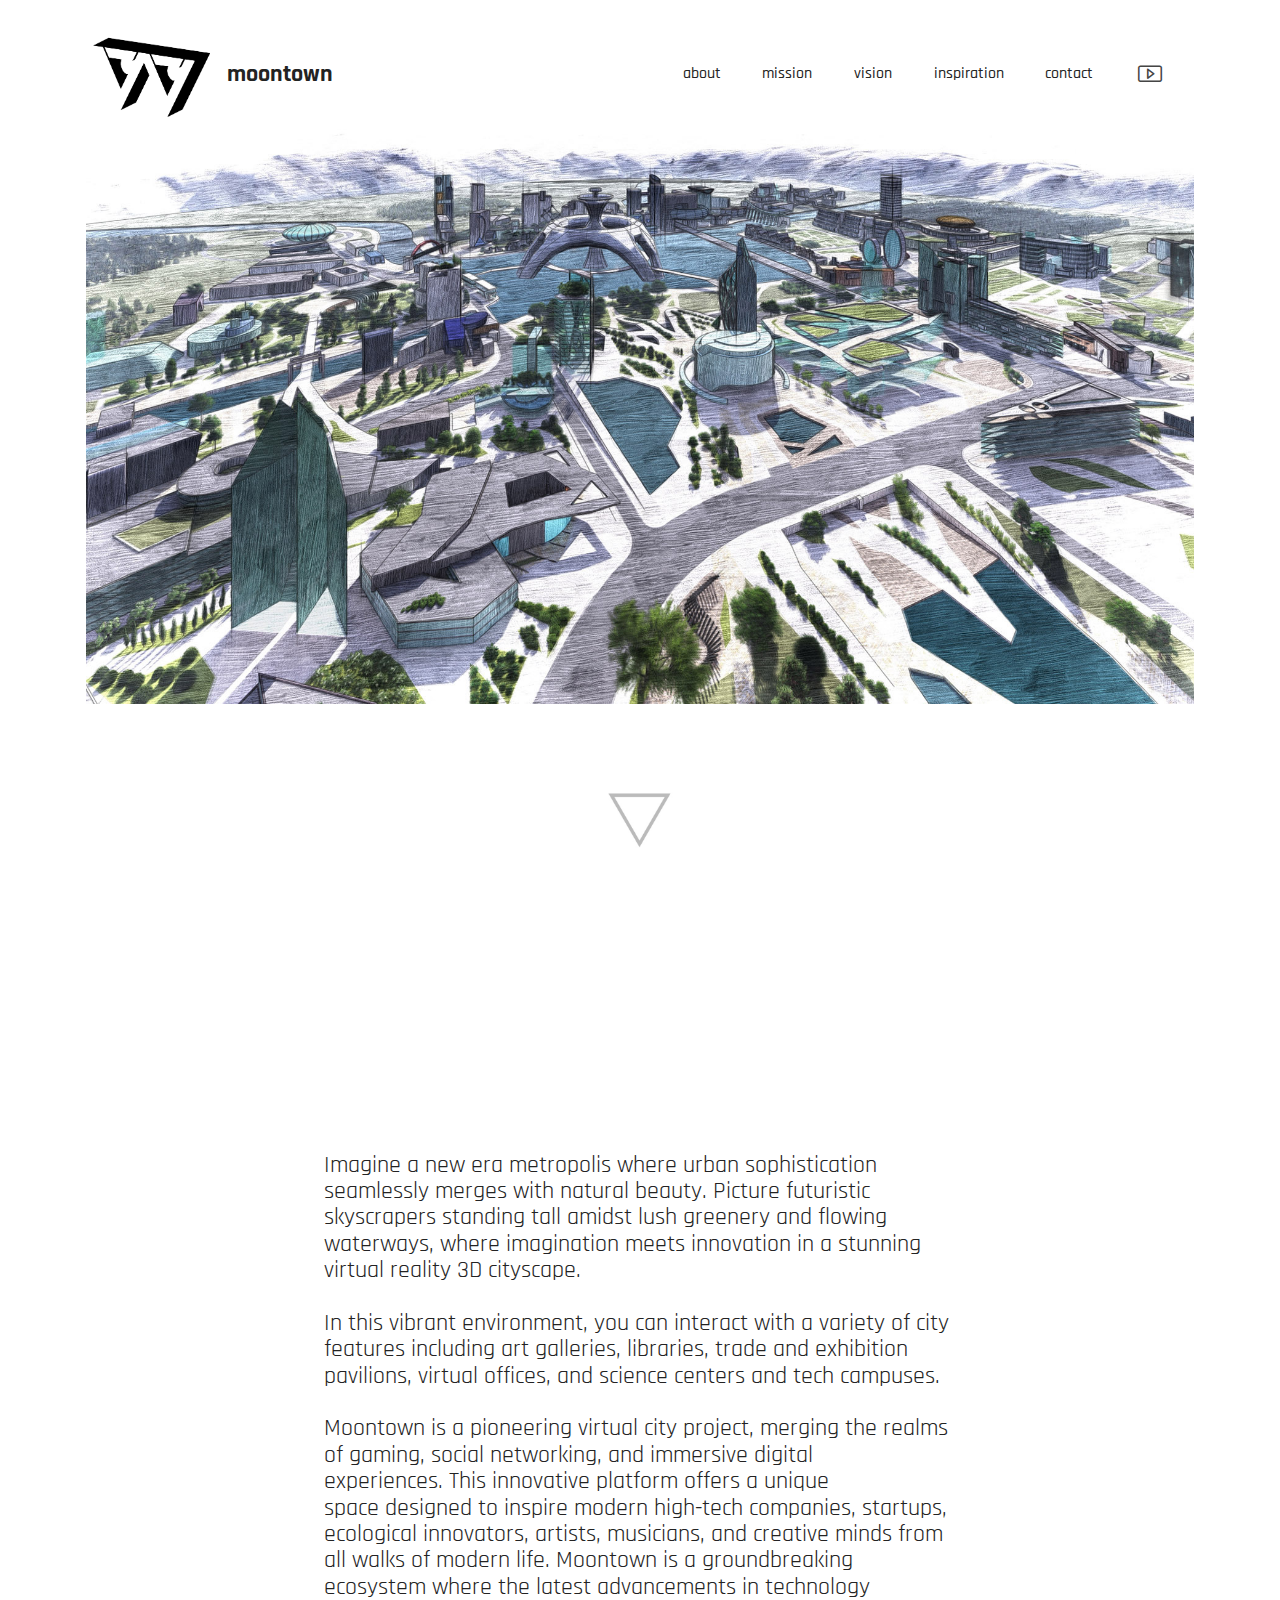
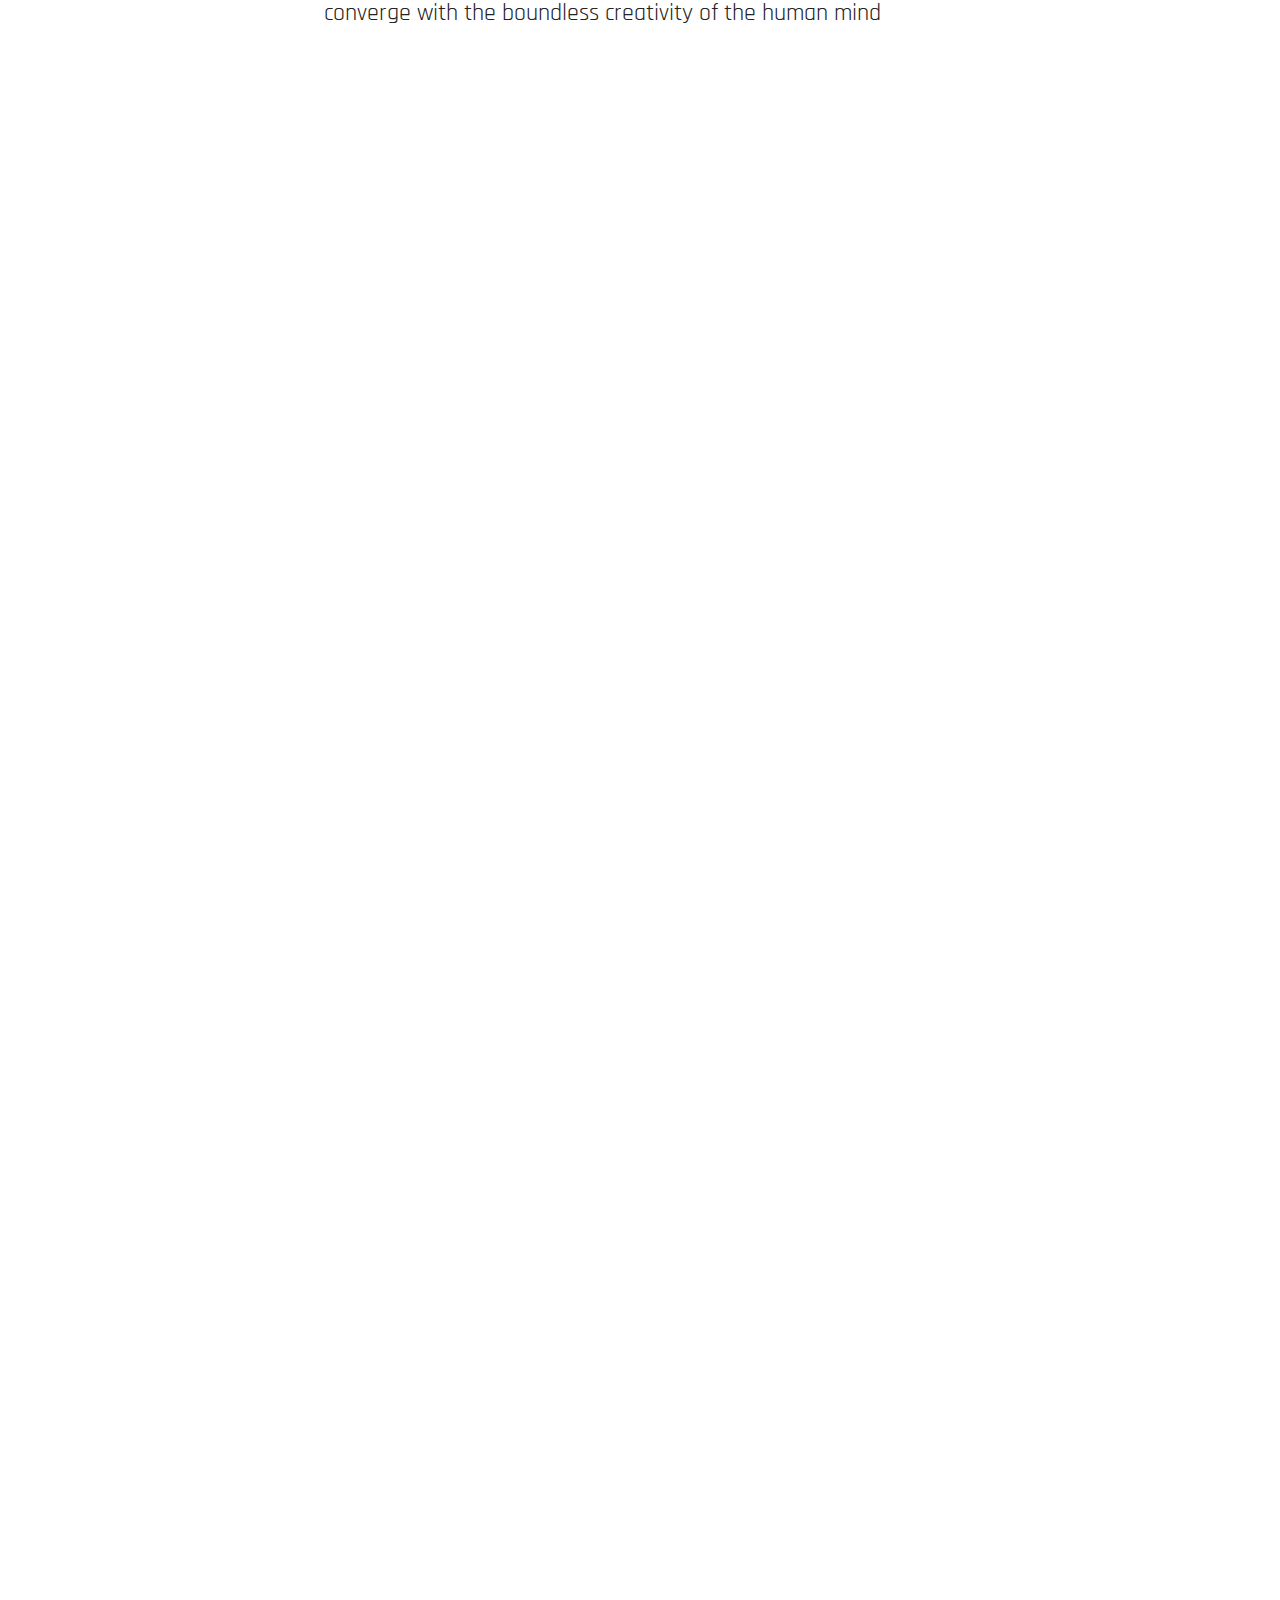
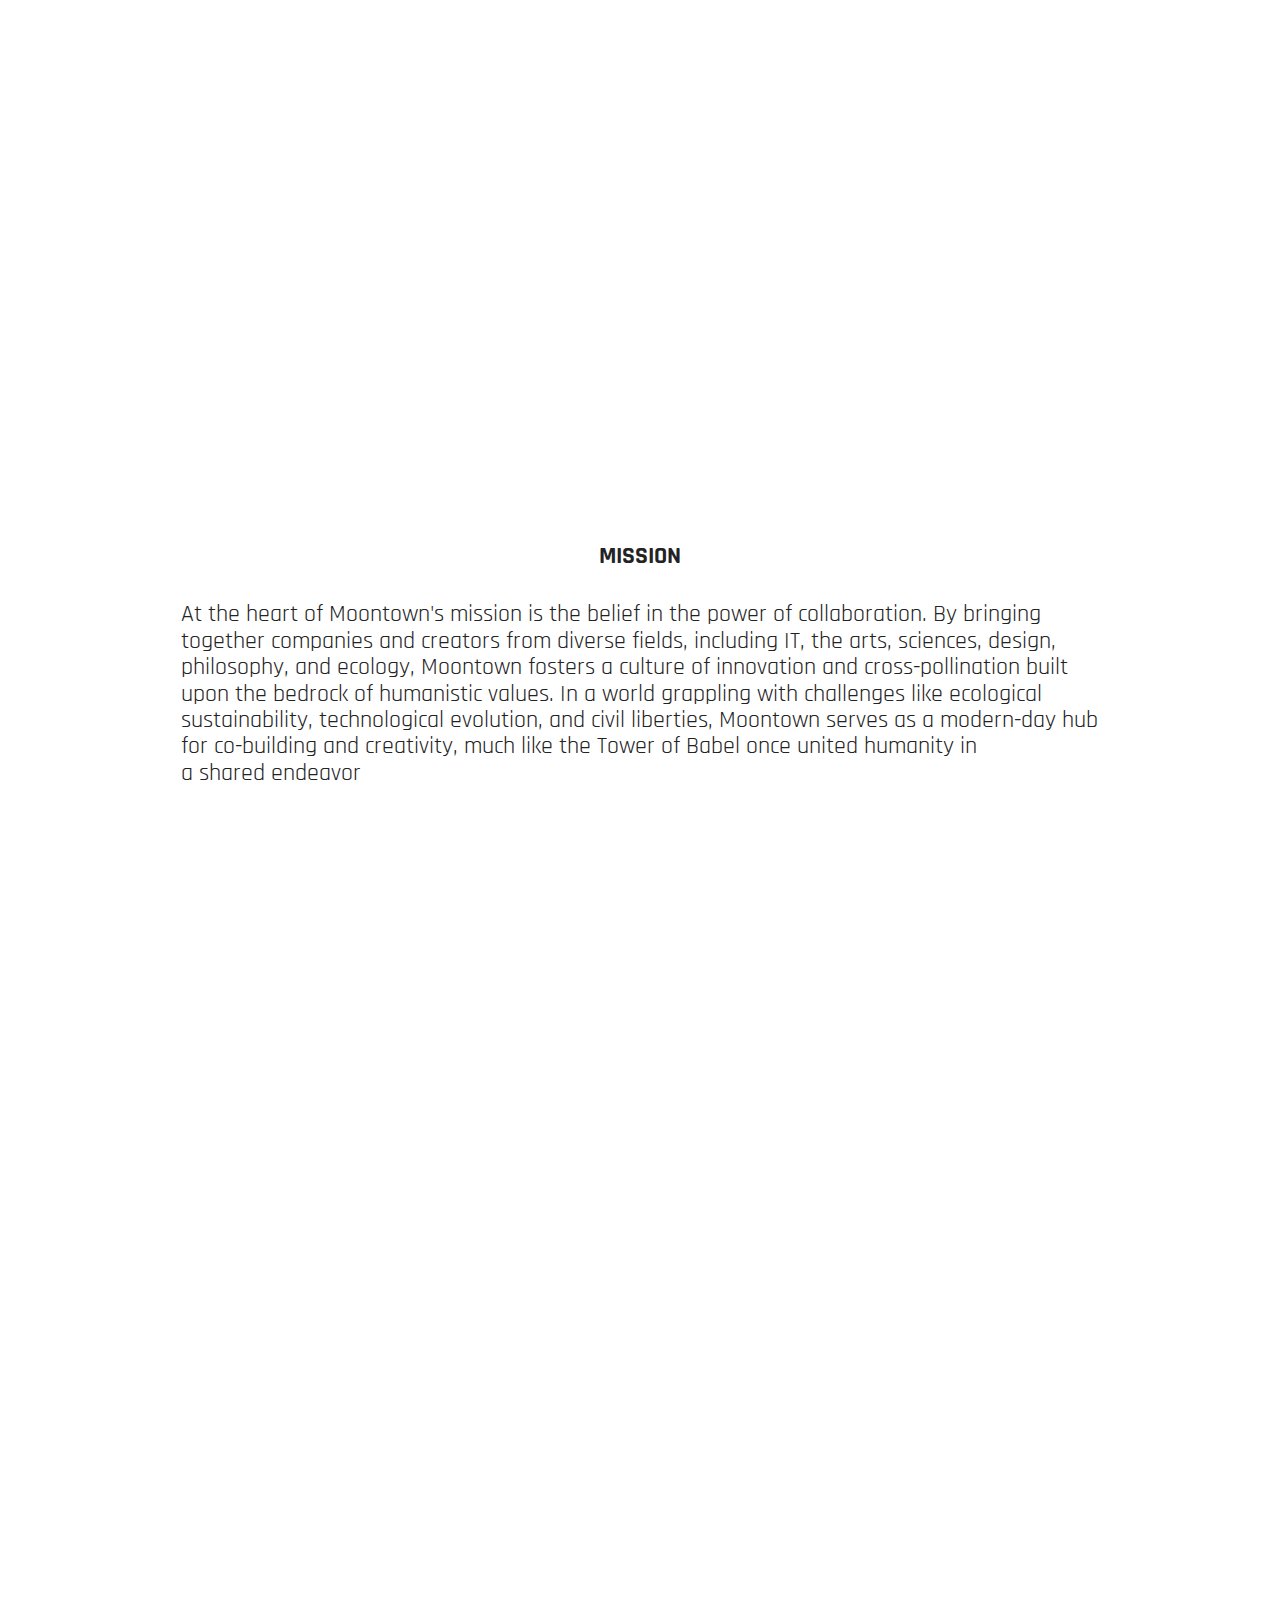
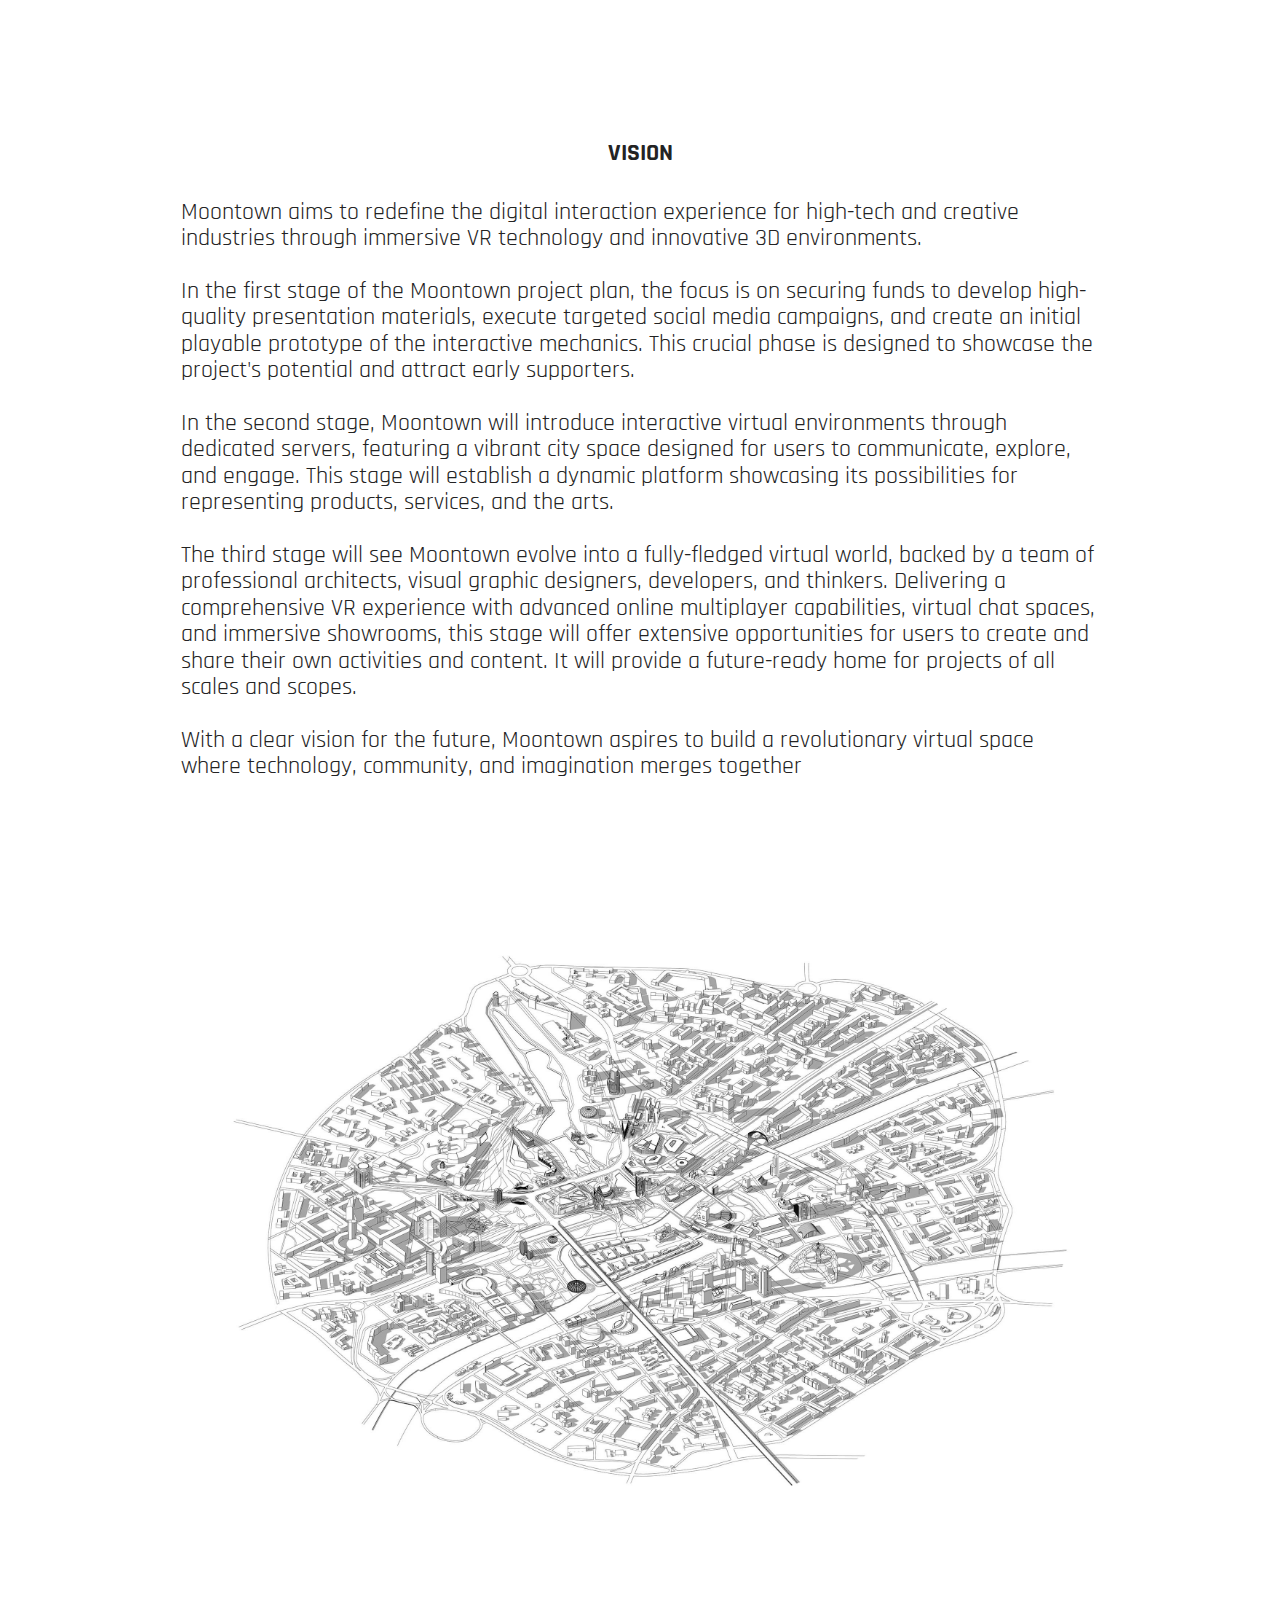
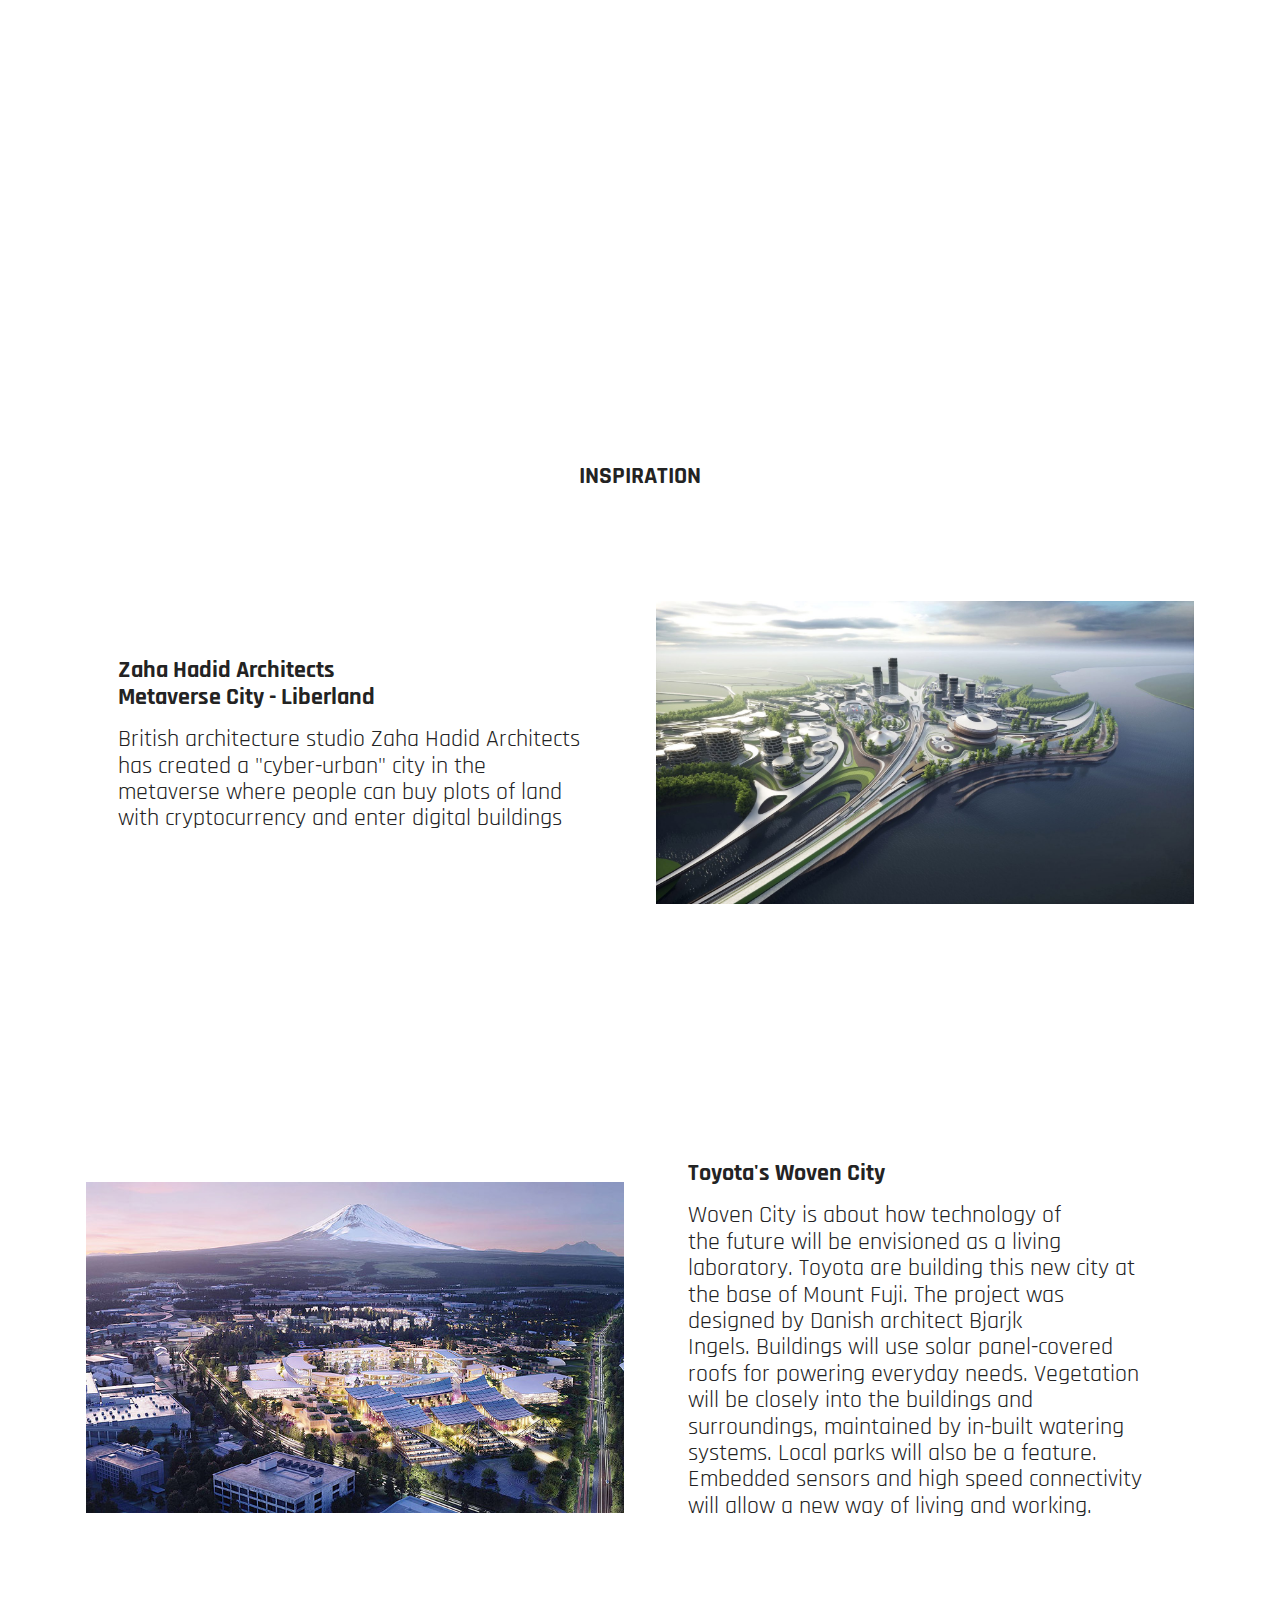
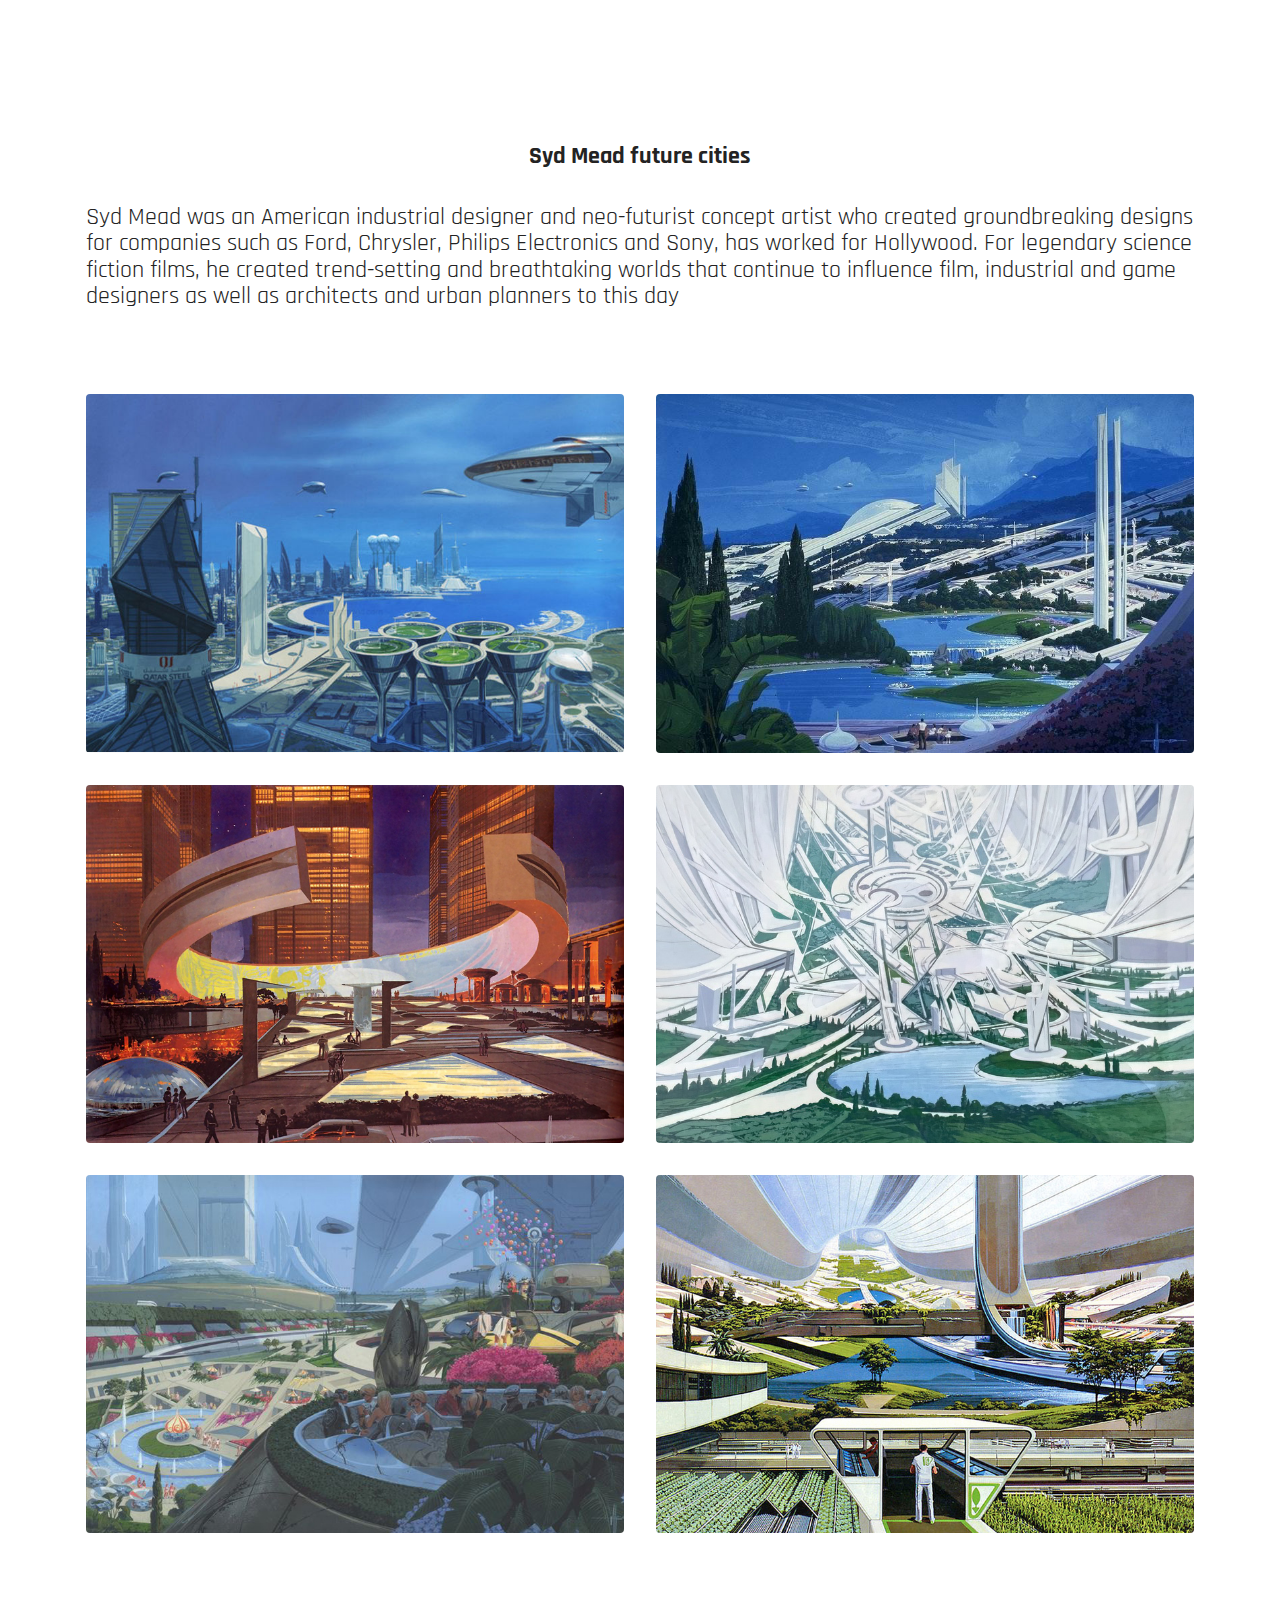
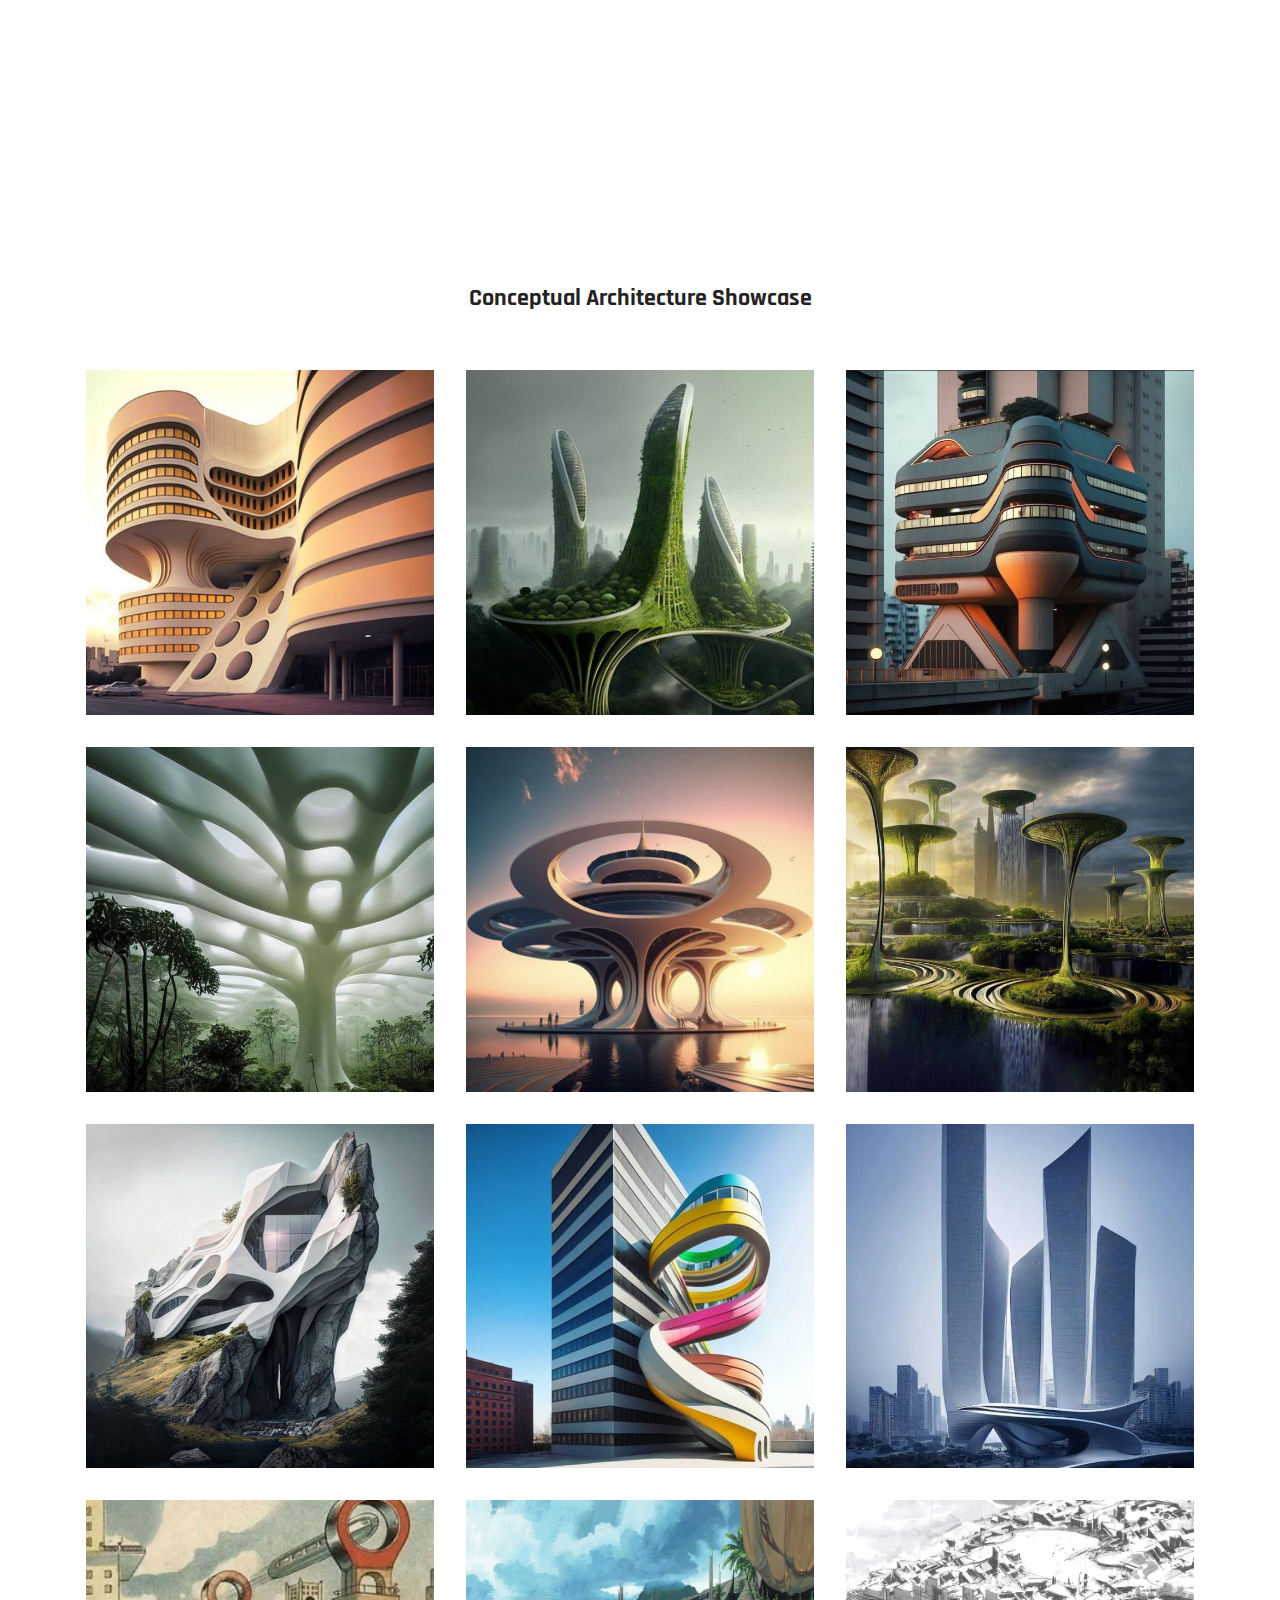
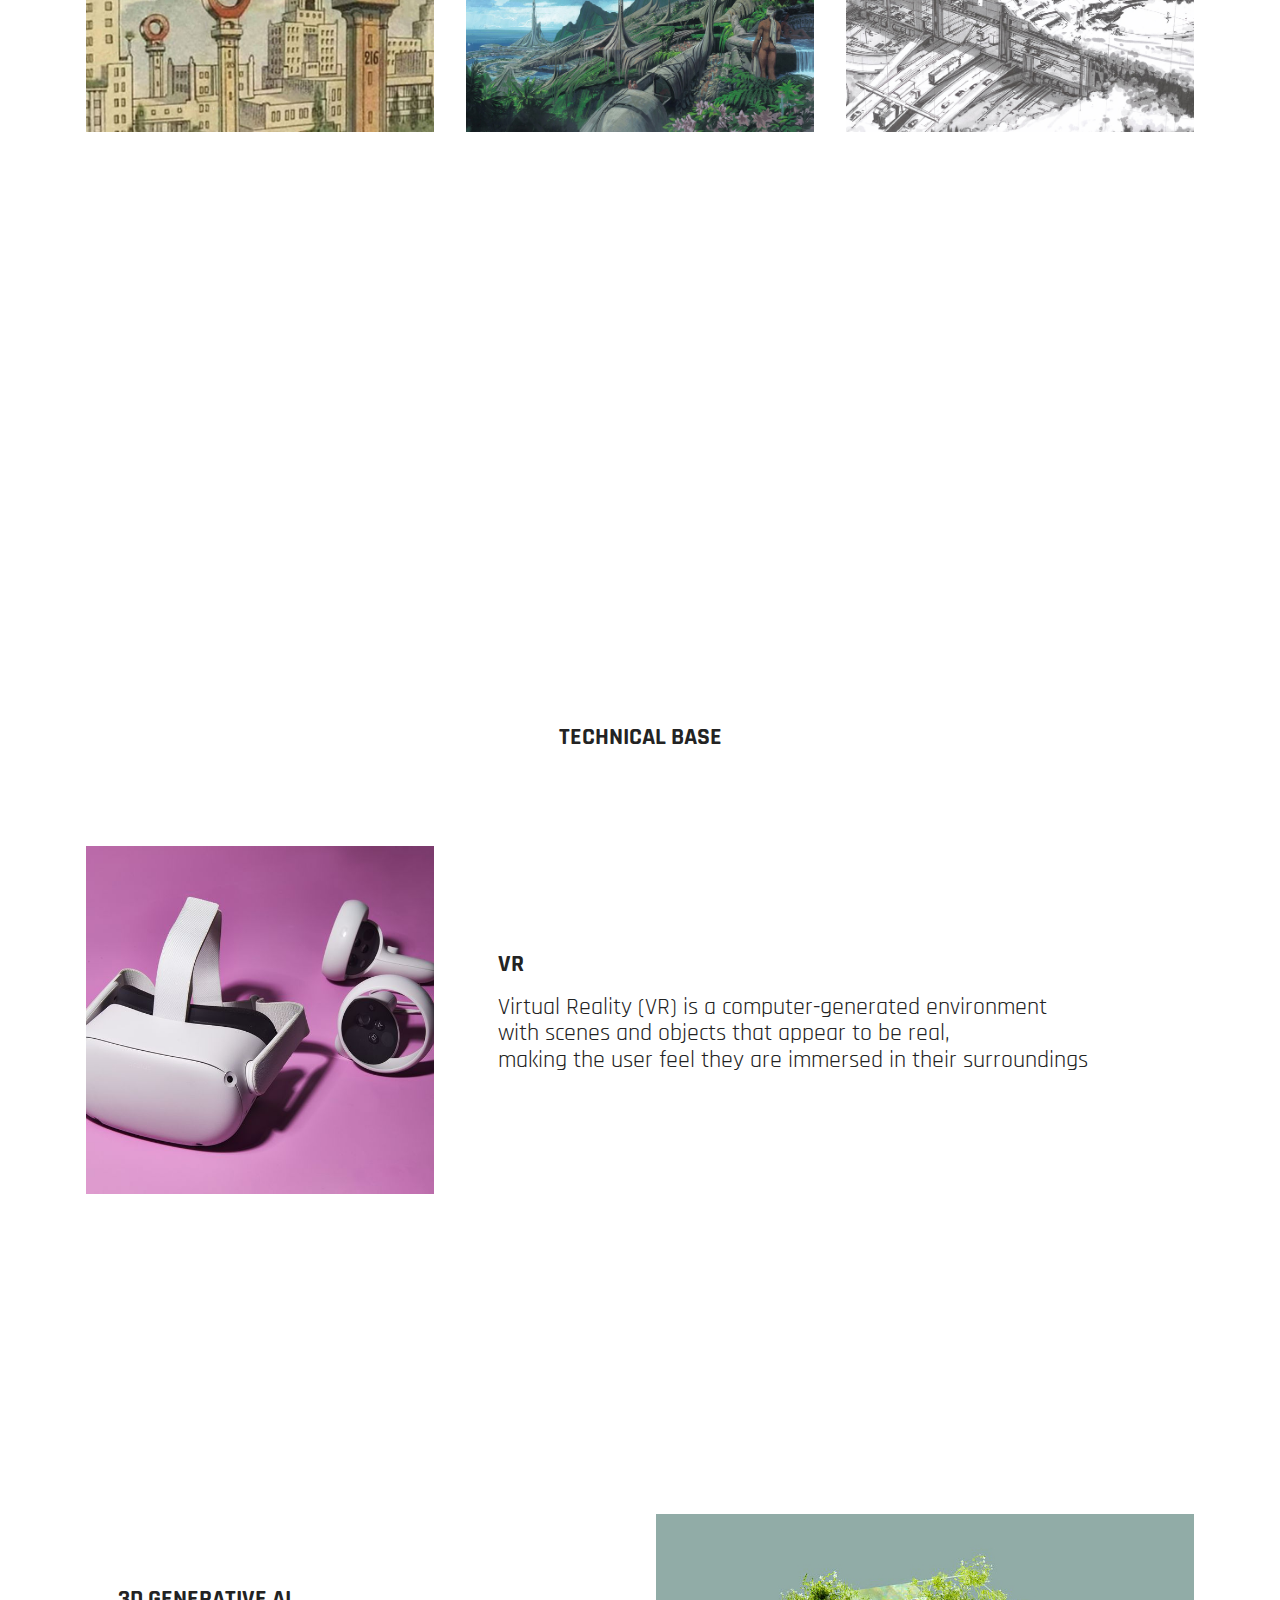
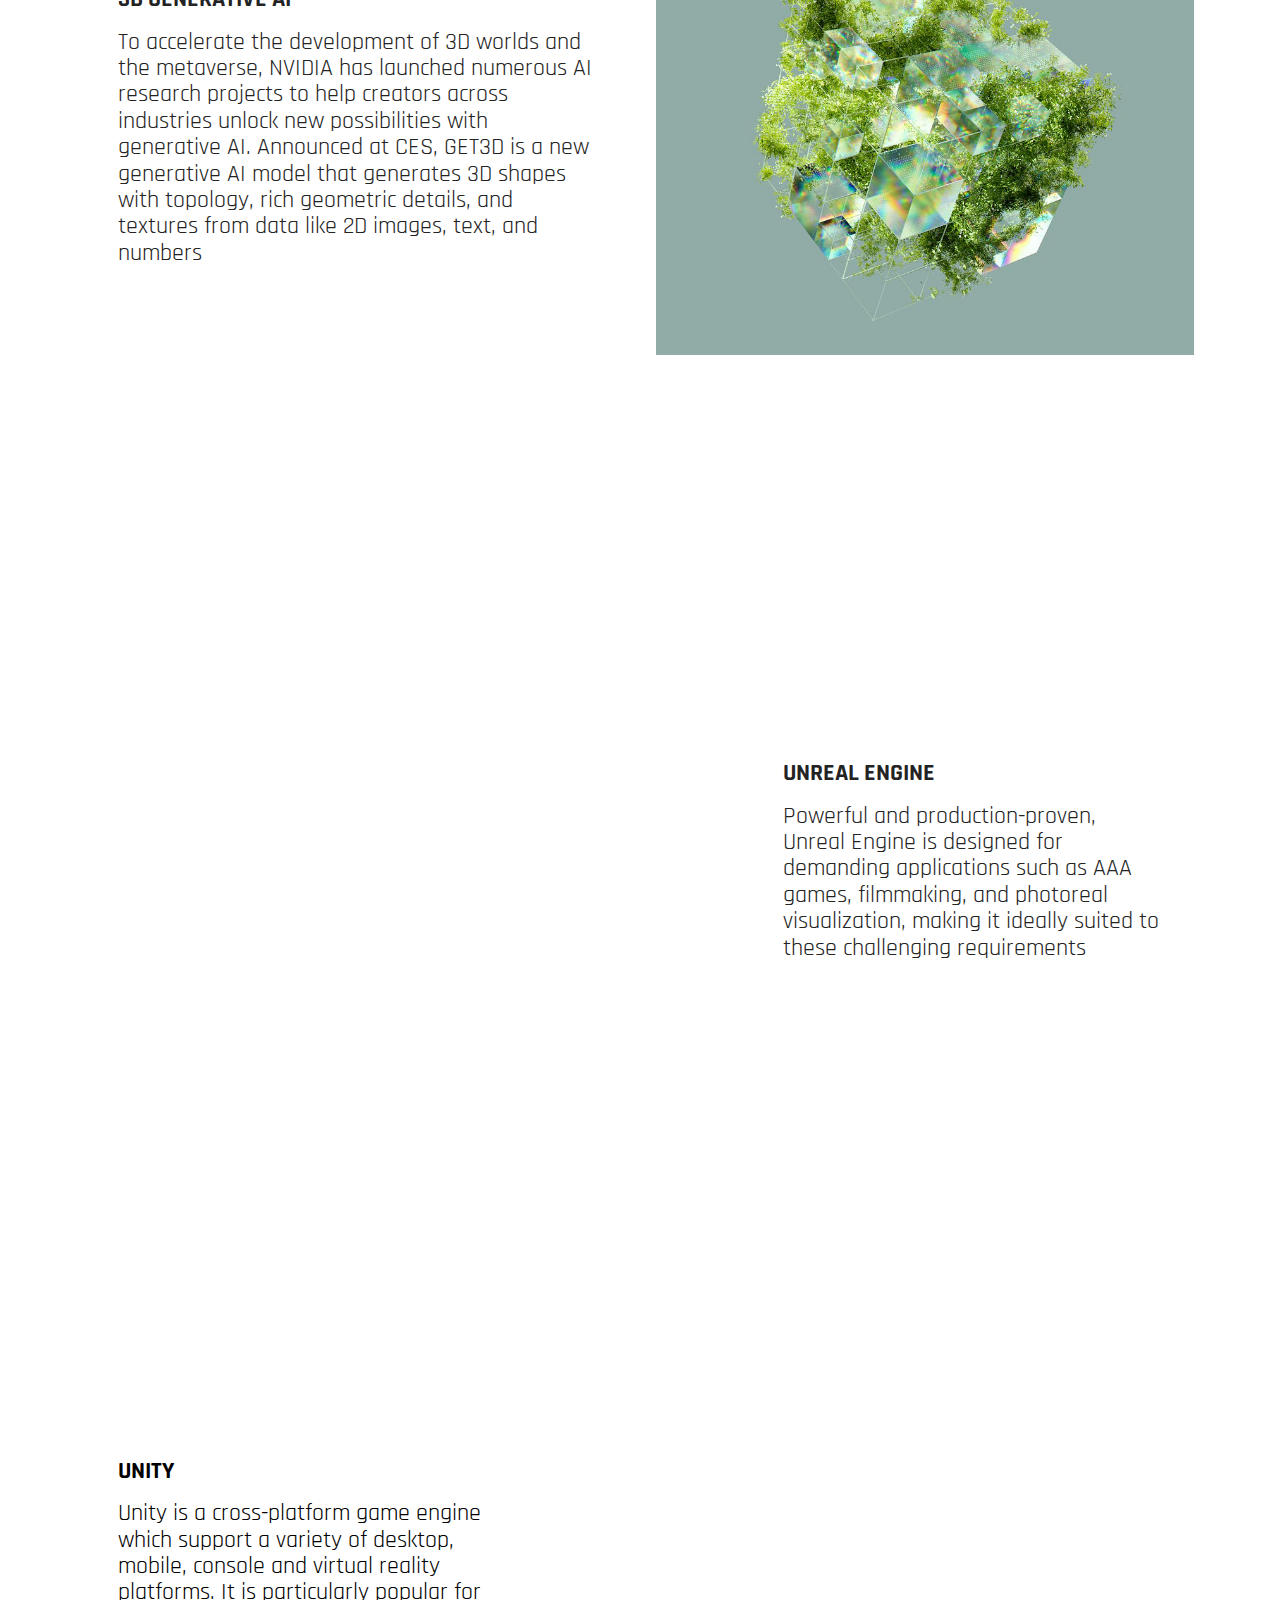
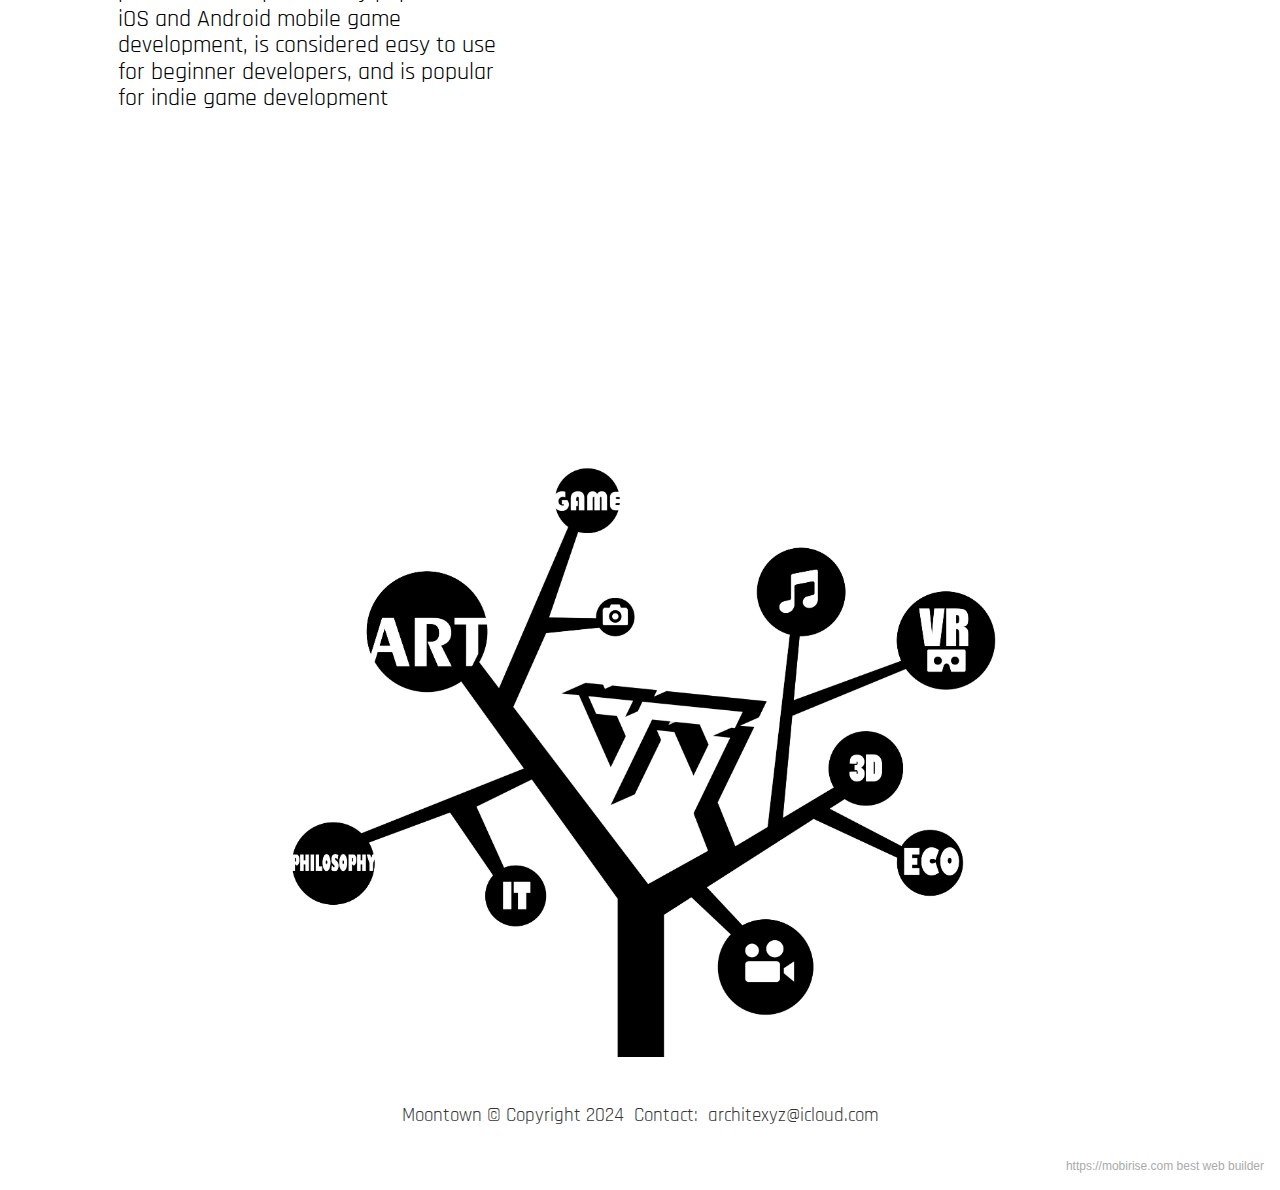
==== commit 998a2ca3: "v13" ====
--- a/index.html
+++ b/index.html
@@ -1,14 +1,10 @@
 <!DOCTYPE html>
 <html  >
 <head>
-  <!-- Site made with Mobirise Website Builder v5.9.13, https://mobirise.com -->
+  <!-- Site made with Mobirise Website Builder v5.1.4, https://mobirise.com -->
   <meta charset="UTF-8">
   <meta http-equiv="X-UA-Compatible" content="IE=edge">
-  <meta name="generator" content="Mobirise v5.9.13, mobirise.com">
-  <meta name="twitter:card" content="summary_large_image"/>
-  <meta name="twitter:image:src" content="assets/images/index-meta.jpg">
-  <meta property="og:image" content="assets/images/index-meta.jpg">
-  <meta name="twitter:title" content="moontown">
+  <meta name="generator" content="Mobirise v5.1.4, mobirise.com">
   <meta name="viewport" content="width=device-width, initial-scale=1, minimum-scale=1">
   <link rel="shortcut icon" href="assets/images/moonpngsmall.png" type="image/x-icon">
   <meta name="description" content="">
@@ -17,36 +13,32 @@
   <title>moontown</title>
   <link rel="stylesheet" href="assets/web/assets/mobirise-icons-bold/mobirise-icons-bold.css">
   <link rel="stylesheet" href="assets/web/assets/mobirise-icons2/mobirise2.css">
+  <link rel="stylesheet" href="assets/tether/tether.min.css">
   <link rel="stylesheet" href="assets/bootstrap/css/bootstrap.min.css">
   <link rel="stylesheet" href="assets/bootstrap/css/bootstrap-grid.min.css">
   <link rel="stylesheet" href="assets/bootstrap/css/bootstrap-reboot.min.css">
-  <link rel="stylesheet" href="assets/parallax/jarallax.css">
   <link rel="stylesheet" href="assets/dropdown/css/style.css">
   <link rel="stylesheet" href="assets/socicon/css/styles.css">
   <link rel="stylesheet" href="assets/theme/css/style.css">
-  <link rel="preload" href="https://fonts.googleapis.com/css?family=Rajdhani:300,400,500,600,700&display=swap" as="style" onload="this.onload=null;this.rel='stylesheet'">
-  <noscript><link rel="stylesheet" href="https://fonts.googleapis.com/css?family=Rajdhani:300,400,500,600,700&display=swap"></noscript>
-  <link rel="preload" href="https://fonts.googleapis.com/css?family=Monoton:400&display=swap" as="style" onload="this.onload=null;this.rel='stylesheet'">
-  <noscript><link rel="stylesheet" href="https://fonts.googleapis.com/css?family=Monoton:400&display=swap"></noscript>
-  <link rel="preload" as="style" href="assets/mobirise/css/mbr-additional.css?v=te0N51"><link rel="stylesheet" href="assets/mobirise/css/mbr-additional.css?v=te0N51" type="text/css">
-
+  <link rel="preload" as="style" href="assets/mobirise/css/mbr-additional.css"><link rel="stylesheet" href="assets/mobirise/css/mbr-additional.css" type="text/css">
+  
   
   
   
 </head>
 <body>
   
-  <section data-bs-version="5.1" class="menu menu2 cid-u4b8xKAjP8" once="menu" id="menu2-7m">
-    
-    <nav class="navbar navbar-dropdown navbar-fixed-top navbar-expand-lg">
+  <section data-bs-version="5.1" class="menu menu2 cid-uiZIKjChqE" once="menu" id="menu2-am">
+    
+    <nav class="navbar navbar-dropdown navbar-expand-lg">
         <div class="container">
             <div class="navbar-brand">
                 <span class="navbar-logo">
-                    <a href="https://mobiri.se">
-                        <img src="assets/images/mt3-png.png" alt="Mobirise Website Builder" style="height: 6rem;">
+                    <a href="#top">
+                        <img src="assets/images/mt3-png.png" alt="Mobirise Website Builder" style="height: 8rem;">
                     </a>
                 </span>
-                <span class="navbar-caption-wrap"><a class="navbar-caption text-black display-2" href="https://mobiri.se">MOONTOWN</a></span>
+                <span class="navbar-caption-wrap"><a class="navbar-caption text-black text-primary display-2" href="#top">moontown</a></span>
             </div>
             <button class="navbar-toggler" type="button" data-toggle="collapse" data-bs-toggle="collapse" data-target="#navbarSupportedContent" data-bs-target="#navbarSupportedContent" aria-controls="navbarNavAltMarkup" aria-expanded="false" aria-label="Toggle navigation">
                 <div class="hamburger">
@@ -57,24 +49,58 @@
                 </div>
             </button>
             <div class="collapse navbar-collapse" id="navbarSupportedContent">
-                
+                <ul class="navbar-nav nav-dropdown nav-right" data-app-modern-menu="true"><li class="nav-item"><a class="nav-link link text-black text-primary display-5" href="index.html#header13-ag">about</a>
+                    </li><li class="nav-item"><a class="nav-link link text-black text-primary display-5" href="index.html#header2-t">mission</a></li><li class="nav-item"><a class="nav-link link text-black text-primary display-5" href="index.html#content4-1p">vision</a></li><li class="nav-item"><a class="nav-link link text-black text-primary display-5" href="index.html#content4-57">inspiration</a></li><li class="nav-item"><a class="nav-link link text-black text-primary display-5" href="index.html#footer3-i" aria-expanded="false">contact</a></li></ul>
                 <div class="icons-menu">
                     <a class="iconfont-wrapper" href="https://www.youtube.com/@moontownvr/videos" target="_blank">
                         <span class="p-2 mbr-iconfont mbrib-video"></span>
                     </a>
-                    <a class="iconfont-wrapper" href="https://www.spatial.io/s/moontown-63f3e4da234d7ae714edc0a9?share=6507145849412672701" target="_blank">
-                        <span class="p-2 mbr-iconfont mbrib-rocket" style="font-size: 30px;"></span>
-                    </a>
-                    
-                    
-                </div>
-                <div class="navbar-buttons mbr-section-btn"><a class="btn btn-primary-outline display-5" href="https://www.spatial.io/s/moontown-63f3e4da234d7ae714edc0a9?share=6507145849412672701" target="_blank">&lt;&lt;&lt; fly now&nbsp; &nbsp; &nbsp; &nbsp; &nbsp; &nbsp; &nbsp; &nbsp;</a></div>
+                    
+                    
+                    
+                </div>
+                
             </div>
         </div>
     </nav>
 </section>
 
-<section data-bs-version="5.1" class="header13 cid-u5iGx14wRS" id="header13-8p">
+<section data-bs-version="5.1" class="image3 cid-uiXUO4Xqhp" id="image3-ah">
+    
+
+    
+
+    <div class="container">
+        <div class="row justify-content-center">
+            <div class="col-12 col-lg-12">
+                <div class="image-wrapper">
+                    <img src="assets/images/concepts-5.jpg" alt="Mobirise">
+                    
+                </div>
+            </div>
+        </div>
+    </div>
+</section>
+
+<section data-bs-version="5.1" class="header2 cid-uiZEfadQMl mbr-parallax-background" id="header2-al">
+
+    
+
+    <div class="mbr-overlay" style="opacity: 0.2; background-color: rgb(255, 255, 255);"></div>
+
+    <div class="container">
+        <div class="row justify-content-center">
+            <div class="col-12 col-lg-12">
+                
+                
+                
+                
+            </div>
+        </div>
+    </div>
+</section>
+
+<section data-bs-version="5.1" class="header13 cid-uiXUsKq9jD" id="header13-ag">
 
     
 
@@ -82,33 +108,61 @@
 
     <div class="align-center container">
         <div class="row justify-content-center">
-            <div class="col-12 col-lg-12">
-                
-                
-                
-                
-                
-            </div>
-        </div>
-    </div>
-</section>
-
-<section data-bs-version="5.1" class="video5 cid-sco8ytzhms" id="video5-s">
-    
-    <div class="container">
-        <div class="title-wrapper mb-5">
-            
-        </div>
-        <div class="row align-items-center">
-            <div class="col-12 col-lg-7 video-block">
-                <div class="video-wrapper"><iframe class="mbr-embedded-video" src="https://www.youtube.com/embed/dSH-q61hovM?rel=0&amp;amp;mute=1&amp;showinfo=0&amp;autoplay=1&amp;loop=1&amp;playlist=dSH-q61hovM" width="1280" height="720" frameborder="0" allowfullscreen></iframe></div>
-                
-            </div>
-            <div class="col-12 col-lg">
-                <div class="text-wrapper">
-                    
-                    <p class="mbr-text mbr-fonts-style display-1">Moontown is a virtual city on the moon. The project combines 3D video game, a social network, and a digital experience platform for visual &amp; sound arts, interactive architecture, music, and other creative fields. Moontown allows users to create businesses, represent their social activities, ideas, buy and sell digital assets, provide and use services, own virtual land, real estate, and spaces<br><br><br></p>
-                </div>
+            <div class="col-12 col-lg-7">
+                
+                
+                <p class="mbr-text mbr-fonts-style mb-3 display-2">Imagine a new era metropolis where urban sophistication seamlessly merges with natural beauty. Picture futuristic skyscrapers standing tall amidst lush greenery and flowing waterways, where imagination meets innovation in a stunning virtual reality 3D cityscape.<br><br>In this vibrant environment, you can interact with a variety of city features including art galleries, libraries, trade and exhibition pavilions, virtual offices, and science centers and tech campuses.<br><br> Moontown is a pioneering virtual city project, merging the realms of gaming, social networking, and immersive digital experiences.&nbsp;This innovative platform offers a unique space&nbsp;designed to inspire modern high-tech companies, startups, ecological innovators, artists, musicians, and creative minds from all walks of modern life. Moontown is a groundbreaking ecosystem where the latest advancements in technology converge with the boundless creativity of the human mind</p>
+                
+                
+            </div>
+        </div>
+    </div>
+</section>
+
+<section data-bs-version="5.1" class="header2 cid-uj6lmDtrBV mbr-parallax-background" id="header2-ao">
+
+    
+
+    <div class="mbr-overlay" style="opacity: 0.2; background-color: rgb(255, 255, 255);"></div>
+
+    <div class="container">
+        <div class="row justify-content-center">
+            <div class="col-12 col-lg-12">
+                
+                
+                
+                
+            </div>
+        </div>
+    </div>
+</section>
+
+<section class="video2 cid-uiZBMFGjD6" id="video2-ak">
+    
+    <div class="container">
+        
+        <div class="row justify-content-center mt-4">
+            <div class="col-12 col-md-10 video-block">
+                <div class="video-wrapper"><iframe class="mbr-embedded-video" src="https://www.youtube.com/embed/tMg5w5ohEHQ?rel=0&amp;amp;showinfo=0&amp;autoplay=1&amp;loop=1&amp;playlist=tMg5w5ohEHQ" width="1280" height="720" frameborder="0" allowfullscreen></iframe></div>
+                
+            </div>
+        </div>
+    </div>
+</section>
+
+<section data-bs-version="5.1" class="header2 cid-uj6wFtguIB mbr-parallax-background" id="header2-as">
+
+    
+
+    <div class="mbr-overlay" style="opacity: 0.2; background-color: rgb(255, 255, 255);"></div>
+
+    <div class="container">
+        <div class="row justify-content-center">
+            <div class="col-12 col-lg-12">
+                
+                
+                
+                
             </div>
         </div>
     </div>
@@ -133,49 +187,6 @@
     </div>
 </section>
 
-<section data-bs-version="5.1" class="image1 cid-tBIyNv1mGw" id="image1-1v">
-    
-
-    
-
-    <div class="container">
-        <div class="row align-items-center">
-            <div class="col-12 col-lg-7">
-                <div class="image-wrapper">
-                    <img src="assets/images/krator3.jpg" alt="Mobirise">
-                    
-                </div>
-            </div>
-            <div class="col-12 col-lg">
-                <div class="text-wrapper">
-                    
-                    <p class="mbr-text mbr-fonts-style display-1">
-                        Moontown is represented by a unique architectural environment where modern urban spaces, buildings, and structures are in harmony with natural landscapes, trees, greens, and water. The city features art galleries, trade and exhibition centers, virtual offices, a science center, and more</p>
-                </div>
-            </div>
-        </div>
-    </div>
-</section>
-
-<section data-bs-version="5.1" class="header13 cid-u5iIr3cBtz" id="header13-8s">
-
-    
-
-    
-
-    <div class="align-center container">
-        <div class="row justify-content-center">
-            <div class="col-12 col-lg-12">
-                
-                
-                
-                
-                
-            </div>
-        </div>
-    </div>
-</section>
-
 <section data-bs-version="5.1" class="header2 cid-scocEymQSi mbr-parallax-background" id="header2-t">
 
     
@@ -184,7 +195,7 @@
 
     <div class="container">
         <div class="row">
-            <div class="col-12 col-lg-9">
+            <div class="col-12 col-lg-8">
                 
                 
                 
@@ -201,7 +212,7 @@
         <div class="row justify-content-center">
             <div class="title col-md-12 col-lg-10">
                 <h3 class="mbr-section-title mbr-fonts-style align-center mb-4 display-2"><strong>MISSION</strong></h3>
-                <h4 class="mbr-section-subtitle align-center mbr-fonts-style mb-4 display-1">The project's mission is to unite people and companies on humanistic values in modern world challenges such as freedom of human rights, financial independence, and sustainable evolution. Moontown is based on the idea of co-building, similar to the Tower of Babel construction in the distant past. It synthesizes all creative fields such as IT, arts &amp; sciences, design, architecture, philosophy, ecology, and more. Moontown is a future home for many projects, providing them with a virtual environment developed by world-class professional architects and visual graphic designers<br><br></h4>
+                <h4 class="mbr-section-subtitle align-center mbr-fonts-style mb-4 display-2">At the heart of Moontown's mission is the belief in the power of collaboration. By bringing together companies and creators from diverse fields, including IT, the arts, sciences, design, philosophy, and ecology, Moontown fosters a culture of innovation and cross-pollination built upon the bedrock of humanistic values. In a world grappling with challenges like ecological sustainability, technological evolution, and civil liberties, Moontown serves as a modern-day hub for co-building and creativity, much like the Tower of Babel once united humanity in <br>a shared endeavor<br><br></h4>
                 
             </div>
         </div>
@@ -214,9 +225,46 @@
 
     <div class="mbr-overlay" style="opacity: 0.1; background-color: rgb(255, 255, 255);"></div>
 
-    <div class="container-fluid">
-        <div class="row">
-            <div class="col-12 col-lg-9">
+    <div class="container">
+        <div class="row justify-content-center">
+            <div class="col-12 col-lg-6">
+                
+                
+                
+                
+            </div>
+        </div>
+    </div>
+</section>
+
+<section data-bs-version="5.1" class="header2 cid-uj6wX0ZgtX mbr-parallax-background" id="header2-at">
+
+    
+
+    <div class="mbr-overlay" style="opacity: 0.2; background-color: rgb(255, 255, 255);"></div>
+
+    <div class="container">
+        <div class="row justify-content-center">
+            <div class="col-12 col-lg-12">
+                
+                
+                
+                
+            </div>
+        </div>
+    </div>
+</section>
+
+<section data-bs-version="5.1" class="header13 cid-uj6uQWgdRI" id="header13-ar">
+
+    
+
+    
+
+    <div class="align-center container">
+        <div class="row justify-content-center">
+            <div class="col-12 col-lg-12">
+                
                 
                 
                 
@@ -232,25 +280,11 @@
     <div class="container">
         <div class="row justify-content-center">
             <div class="title col-md-12 col-lg-10">
-                <h3 class="mbr-section-title mbr-fonts-style align-center mb-4 display-2"><strong>BLUEPRINT</strong></h3>
-                <h4 class="mbr-section-subtitle align-center mbr-fonts-style mb-4 display-1">The first stage of the Moontown project involves accumulating funds to create presentation materials, promote on social networks, and develop the first working prototype of the gameplay. The second stage involves creating servers located interactive virtual environment with walkthrough option in the city space. In the third stage, Moontown will become a fully-fledged metaverse with immersive VR experiences, including online multiplayer, virtual chats and showrooms, and options for users to create their own activities</h4>
-                
-            </div>
-        </div>
-    </div>
-</section>
-
-<section data-bs-version="5.1" class="header4 cid-tJIzxkgTi5 mbr-parallax-background" id="header4-5b">
-
-    
-    <div class="mbr-overlay"></div>
-    <div class="container">
-        <div class="row">
-            <div class="content-wrap">
-                
-                
-                
-
+                <h3 class="mbr-section-title mbr-fonts-style align-center mb-4 display-2"><strong>VISION</strong></h3>
+                <h4 class="mbr-section-subtitle align-center mbr-fonts-style mb-4 display-2"><div>
+</div><div>Moontown aims to redefine the digital interaction experience for high-tech and creative industries through immersive VR technology and innovative 3D environments.</div><br><div>In the first stage of the Moontown project plan, the focus is on securing funds to develop high-quality presentation materials, execute targeted social media campaigns, and create an initial playable prototype of the interactive mechanics. This crucial phase is designed to showcase the project's potential and attract early supporters.</div><div>
+</div><div><br></div><div>In the second stage, Moontown will introduce interactive virtual environments through dedicated servers, featuring a vibrant city space designed for users to communicate, explore, and engage. This stage will establish a dynamic platform showcasing its possibilities for representing products, services, and the arts.</div><div>
+</div><div><br></div><div>The third stage will see Moontown evolve into a fully-fledged virtual world, backed by a team of professional architects, visual graphic designers, developers, and thinkers. Delivering a comprehensive VR experience with advanced online multiplayer capabilities, virtual chat spaces, and immersive showrooms, this stage will offer extensive opportunities for users to create and share their own activities and content. It will provide a future-ready home for projects of all scales and scopes.</div><br><div><span style="font-size: 1.5rem;">With a clear vision for the future, Moontown aspires to build a revolutionary virtual space where technology, community, and imagination merges together</span><br></div></h4>
                 
             </div>
         </div>
@@ -264,7 +298,7 @@
 
     <div class="container">
         <div class="row justify-content-center">
-            <div class="col-12 col-lg-8">
+            <div class="col-12 col-lg-10">
                 <div class="image-wrapper">
                     <img src="assets/images/plan-3d-2.jpg" alt="Mobirise">
                     
@@ -274,15 +308,15 @@
     </div>
 </section>
 
-<section data-bs-version="5.1" class="header2 cid-sco78Fx6IC mbr-parallax-background" id="header2-r">
-
-    
-
-    <div class="mbr-overlay" style="opacity: 0.4; background-color: rgb(255, 255, 255);"></div>
-
-    <div class="container">
-        <div class="row">
-            <div class="col-12 col-lg-9">
+<section data-bs-version="5.1" class="header2 cid-uj6ufp7KWG mbr-parallax-background" id="header2-ap">
+
+    
+
+    <div class="mbr-overlay" style="opacity: 0.2; background-color: rgb(255, 255, 255);"></div>
+
+    <div class="container">
+        <div class="row justify-content-center">
+            <div class="col-12 col-lg-12">
                 
                 
                 
@@ -298,7 +332,7 @@
     <div class="container">
         <div class="row justify-content-center">
             <div class="title col-md-12 col-lg-10">
-                <h3 class="mbr-section-title mbr-fonts-style align-center mb-4 display-2"><strong>INSPIRATION GALLERY</strong></h3>
+                <h3 class="mbr-section-title mbr-fonts-style align-center mb-4 display-2"><strong>INSPIRATION</strong></h3>
                 
                 
             </div>
@@ -321,9 +355,32 @@
             </div>
             <div class="col-12 col-lg">
                 <div class="text-wrapper">
-                    <h3 class="mbr-section-title mbr-fonts-style mb-3 display-2"><strong>Zaha Hadid Architects </strong><br><strong>Metaverse city</strong></h3>
-                    <p class="mbr-text mbr-fonts-style display-1">
+                    <h3 class="mbr-section-title mbr-fonts-style mb-3 display-2"><strong>Zaha Hadid Architects </strong><br><strong>Metaverse City - Liberland</strong></h3>
+                    <p class="mbr-text mbr-fonts-style display-2">
                         British architecture studio Zaha Hadid Architects has created a "cyber-urban" city in the metaverse where people can buy plots of land with cryptocurrency and enter digital buildings</p>
+                </div>
+            </div>
+        </div>
+    </div>
+</section>
+
+<section data-bs-version="5.1" class="image1 cid-ujbi9E9Equ" id="image1-au">
+    
+
+    
+
+    <div class="container">
+        <div class="row align-items-center">
+            <div class="col-12 col-lg-6">
+                <div class="image-wrapper">
+                    <img src="assets/images/t-city1.jpg" alt="">
+                    
+                </div>
+            </div>
+            <div class="col-12 col-lg">
+                <div class="text-wrapper">
+                    <h3 class="mbr-section-title mbr-fonts-style mb-3 display-2"><strong>Toyota's Woven City&nbsp;</strong></h3>
+                    <p class="mbr-text mbr-fonts-style display-2">Woven City is about how&nbsp;technology of the&nbsp;future will be envisioned as a living laboratory.&nbsp;Toyota are building this new city at the base of Mount Fuji. The project was designed&nbsp;by Danish architect Bjarjk Ingels.&nbsp;Buildings will use solar panel-covered roofs for powering everyday needs. Vegetation will be closely into the buildings and surroundings, maintained by in-built watering systems. Local parks will also be a feature. Embedded sensors and high speed connectivity will allow a new way of living and working.</p>
                 </div>
             </div>
         </div>
@@ -336,7 +393,7 @@
     <div class="container">
         <div class="mbr-section-head">
             <h4 class="mbr-section-title mbr-fonts-style align-center mb-0 display-2"><strong>Syd Mead future cities</strong><br><strong><br></strong></h4>
-            <h5 class="mbr-section-subtitle mbr-fonts-style align-center mb-0 mt-2 display-1">Syd Mead was an American industrial designer and neo-futurist concept artist who created groundbreaking designs for companies such as Ford, Chrysler, Philips Electronics and Sony, has worked for Hollywood. For legendary science fiction films, he created trend-setting and breathtaking worlds that continue to influence film, industrial and game designers as well as architects and urban planners to this day<br><br><br></h5>
+            <h5 class="mbr-section-subtitle mbr-fonts-style align-center mb-0 mt-2 display-2">Syd Mead was an American industrial designer and neo-futurist concept artist who created groundbreaking designs for companies such as Ford, Chrysler, Philips Electronics and Sony, has worked for Hollywood. For legendary science fiction films, he created trend-setting and breathtaking worlds that continue to influence film, industrial and game designers as well as architects and urban planners to this day<br><br><br></h5>
         </div>
         <div class="row mt-4">
             <div class="item features-image сol-12 col-md-6 col-lg-6">
@@ -402,13 +459,13 @@
 
     <div class="container">
         <div class="mbr-section-head">
-            <h3 class="mbr-section-title mbr-fonts-style align-center m-0 display-2"><strong>Modern architecture in 3D</strong><br><strong><br></strong></h3>
+            <h3 class="mbr-section-title mbr-fonts-style align-center m-0 display-2"><strong>Conceptual Architecture Showcase</strong><br><strong><br></strong></h3>
             
         </div>
         <div class="row mbr-gallery mt-4">
             <div class="col-12 col-md-6 col-lg-4 item gallery-image">
-                <div class="item-wrapper" data-toggle="modal" data-bs-toggle="modal" data-target="#uenacFsw51-modal" data-bs-target="#uenacFsw51-modal">
-                    <img class="w-100" src="assets/images/3.jpg" alt="" data-slide-to="0" data-bs-slide-to="0" data-target="#lb-uenacFsw51" data-bs-target="#lb-uenacFsw51">
+                <div class="item-wrapper" data-toggle="modal" data-bs-toggle="modal" data-target="#ujcCw7p1eD-modal" data-bs-target="#ujcCw7p1eD-modal">
+                    <img class="w-100" src="assets/images/3.jpg" alt="" data-slide-to="0" data-bs-slide-to="0" data-target="#lb-ujcCw7p1eD" data-bs-target="#lb-ujcCw7p1eD">
                     <div class="icon-wrapper">
                         <span class="mobi-mbri mobi-mbri-search mbr-iconfont mbr-iconfont-btn"></span>
                     </div>
@@ -416,8 +473,8 @@
                 
             </div>
             <div class="col-12 col-md-6 col-lg-4 item gallery-image">
-                <div class="item-wrapper" data-toggle="modal" data-bs-toggle="modal" data-target="#uenacFsw51-modal" data-bs-target="#uenacFsw51-modal">
-                    <img class="w-100" src="assets/images/4.jpg" alt="" data-slide-to="1" data-bs-slide-to="1" data-target="#lb-uenacFsw51" data-bs-target="#lb-uenacFsw51">
+                <div class="item-wrapper" data-toggle="modal" data-bs-toggle="modal" data-target="#ujcCw7p1eD-modal" data-bs-target="#ujcCw7p1eD-modal">
+                    <img class="w-100" src="assets/images/4.jpg" alt="" data-slide-to="1" data-bs-slide-to="1" data-target="#lb-ujcCw7p1eD" data-bs-target="#lb-ujcCw7p1eD">
                     <div class="icon-wrapper">
                         <span class="mobi-mbri mobi-mbri-search mbr-iconfont mbr-iconfont-btn"></span>
                     </div>
@@ -425,40 +482,40 @@
                 
             </div>
             <div class="col-12 col-md-6 col-lg-4 item gallery-image">
-                <div class="item-wrapper" data-toggle="modal" data-bs-toggle="modal" data-target="#uenacFsw51-modal" data-bs-target="#uenacFsw51-modal">
-                    <img class="w-100" src="assets/images/4arch-2.jpg" alt="" data-slide-to="2" data-bs-slide-to="2" data-target="#lb-uenacFsw51" data-bs-target="#lb-uenacFsw51">
+                <div class="item-wrapper" data-toggle="modal" data-bs-toggle="modal" data-target="#ujcCw7p1eD-modal" data-bs-target="#ujcCw7p1eD-modal">
+                    <img class="w-100" src="assets/images/4arch-2.jpg" alt="" data-slide-to="2" data-bs-slide-to="2" data-target="#lb-ujcCw7p1eD" data-bs-target="#lb-ujcCw7p1eD">
                     <div class="icon-wrapper">
                         <span class="mobi-mbri mobi-mbri-search mbr-iconfont mbr-iconfont-btn"></span>
                     </div>
                 </div>
                 
             </div><div class="col-12 col-md-6 col-lg-4 item gallery-image">
-                <div class="item-wrapper" data-toggle="modal" data-bs-toggle="modal" data-target="#uenacFsw51-modal" data-bs-target="#uenacFsw51-modal">
-                    <img class="w-100" src="assets/images/5.jpg" alt="" data-slide-to="3" data-bs-slide-to="3" data-target="#lb-uenacFsw51" data-bs-target="#lb-uenacFsw51">
+                <div class="item-wrapper" data-toggle="modal" data-bs-toggle="modal" data-target="#ujcCw7p1eD-modal" data-bs-target="#ujcCw7p1eD-modal">
+                    <img class="w-100" src="assets/images/5.jpg" alt="" data-slide-to="3" data-bs-slide-to="2" data-target="#lb-ujcCw7p1eD" data-bs-target="#lb-ujcCw7p1eD">
                     <div class="icon-wrapper">
                         <span class="mobi-mbri mobi-mbri-search mbr-iconfont mbr-iconfont-btn"></span>
                     </div>
                 </div>
                 
             </div><div class="col-12 col-md-6 col-lg-4 item gallery-image">
-                <div class="item-wrapper" data-toggle="modal" data-bs-toggle="modal" data-target="#uenacFsw51-modal" data-bs-target="#uenacFsw51-modal">
-                    <img class="w-100" src="assets/images/4arch-5.jpg" alt="" data-slide-to="4" data-bs-slide-to="4" data-target="#lb-uenacFsw51" data-bs-target="#lb-uenacFsw51">
+                <div class="item-wrapper" data-toggle="modal" data-bs-toggle="modal" data-target="#ujcCw7p1eD-modal" data-bs-target="#ujcCw7p1eD-modal">
+                    <img class="w-100" src="assets/images/4arch-5.jpg" alt="" data-slide-to="4" data-bs-slide-to="2" data-target="#lb-ujcCw7p1eD" data-bs-target="#lb-ujcCw7p1eD">
                     <div class="icon-wrapper">
                         <span class="mobi-mbri mobi-mbri-search mbr-iconfont mbr-iconfont-btn"></span>
                     </div>
                 </div>
                 
             </div><div class="col-12 col-md-6 col-lg-4 item gallery-image">
-                <div class="item-wrapper" data-toggle="modal" data-bs-toggle="modal" data-target="#uenacFsw51-modal" data-bs-target="#uenacFsw51-modal">
-                    <img class="w-100" src="assets/images/4arch-4.jpg" alt="" data-slide-to="5" data-bs-slide-to="5" data-target="#lb-uenacFsw51" data-bs-target="#lb-uenacFsw51">
+                <div class="item-wrapper" data-toggle="modal" data-bs-toggle="modal" data-target="#ujcCw7p1eD-modal" data-bs-target="#ujcCw7p1eD-modal">
+                    <img class="w-100" src="assets/images/4arch-4.jpg" alt="" data-slide-to="5" data-bs-slide-to="2" data-target="#lb-ujcCw7p1eD" data-bs-target="#lb-ujcCw7p1eD">
                     <div class="icon-wrapper">
                         <span class="mobi-mbri mobi-mbri-search mbr-iconfont mbr-iconfont-btn"></span>
                     </div>
                 </div>
                 
             </div><div class="col-12 col-md-6 col-lg-4 item gallery-image">
-                <div class="item-wrapper" data-toggle="modal" data-bs-toggle="modal" data-target="#uenacFsw51-modal" data-bs-target="#uenacFsw51-modal">
-                    <img class="w-100" src="assets/images/4arch-3.jpg" alt="" data-slide-to="6" data-bs-slide-to="6" data-target="#lb-uenacFsw51" data-bs-target="#lb-uenacFsw51">
+                <div class="item-wrapper" data-toggle="modal" data-bs-toggle="modal" data-target="#ujcCw7p1eD-modal" data-bs-target="#ujcCw7p1eD-modal">
+                    <img class="w-100" src="assets/images/4arch-3.jpg" alt="" data-slide-to="6" data-bs-slide-to="2" data-target="#lb-ujcCw7p1eD" data-bs-target="#lb-ujcCw7p1eD">
                     <div class="icon-wrapper">
                         <span class="mobi-mbri mobi-mbri-search mbr-iconfont mbr-iconfont-btn"></span>
                     </div>
@@ -466,53 +523,53 @@
                 
             </div>
             <div class="col-12 col-md-6 col-lg-4 item gallery-image">
-                <div class="item-wrapper" data-toggle="modal" data-bs-toggle="modal" data-target="#uenacFsw51-modal" data-bs-target="#uenacFsw51-modal">
-                    <img class="w-100" src="assets/images/6.jpg" alt="" data-slide-to="7" data-bs-slide-to="7" data-target="#lb-uenacFsw51" data-bs-target="#lb-uenacFsw51">
+                <div class="item-wrapper" data-toggle="modal" data-bs-toggle="modal" data-target="#ujcCw7p1eD-modal" data-bs-target="#ujcCw7p1eD-modal">
+                    <img class="w-100" src="assets/images/6.jpg" alt="" data-slide-to="7" data-bs-slide-to="3" data-target="#lb-ujcCw7p1eD" data-bs-target="#lb-ujcCw7p1eD">
                     <div class="icon-wrapper">
                         <span class="mobi-mbri mobi-mbri-search mbr-iconfont mbr-iconfont-btn"></span>
                     </div>
                 </div>
                 
             </div><div class="col-12 col-md-6 col-lg-4 item gallery-image">
-                <div class="item-wrapper" data-toggle="modal" data-bs-toggle="modal" data-target="#uenacFsw51-modal" data-bs-target="#uenacFsw51-modal">
-                    <img class="w-100" src="assets/images/7.jpg" alt="" data-slide-to="8" data-bs-slide-to="8" data-target="#lb-uenacFsw51" data-bs-target="#lb-uenacFsw51">
+                <div class="item-wrapper" data-toggle="modal" data-bs-toggle="modal" data-target="#ujcCw7p1eD-modal" data-bs-target="#ujcCw7p1eD-modal">
+                    <img class="w-100" src="assets/images/7.jpg" alt="" data-slide-to="8" data-bs-slide-to="3" data-target="#lb-ujcCw7p1eD" data-bs-target="#lb-ujcCw7p1eD">
                     <div class="icon-wrapper">
                         <span class="mobi-mbri mobi-mbri-search mbr-iconfont mbr-iconfont-btn"></span>
                     </div>
                 </div>
                 
             </div><div class="col-12 col-md-6 col-lg-4 item gallery-image">
-                <div class="item-wrapper" data-toggle="modal" data-bs-toggle="modal" data-target="#uenacFsw51-modal" data-bs-target="#uenacFsw51-modal">
-                    <img class="w-100" src="assets/images/5-800x533.jpg" alt="" data-slide-to="9" data-bs-slide-to="9" data-target="#lb-uenacFsw51" data-bs-target="#lb-uenacFsw51">
+                <div class="item-wrapper" data-toggle="modal" data-bs-toggle="modal" data-target="#ujcCw7p1eD-modal" data-bs-target="#ujcCw7p1eD-modal">
+                    <img class="w-100" src="assets/images/5-800x533.jpg" alt="" data-slide-to="9" data-bs-slide-to="3" data-target="#lb-ujcCw7p1eD" data-bs-target="#lb-ujcCw7p1eD">
                     <div class="icon-wrapper">
                         <span class="mobi-mbri mobi-mbri-search mbr-iconfont mbr-iconfont-btn"></span>
                     </div>
                 </div>
                 
             </div><div class="col-12 col-md-6 col-lg-4 item gallery-image">
-                <div class="item-wrapper" data-toggle="modal" data-bs-toggle="modal" data-target="#uenacFsw51-modal" data-bs-target="#uenacFsw51-modal">
-                    <img class="w-100" src="assets/images/5x-1hw2fpok-site.jpg" alt="" data-slide-to="10" data-bs-slide-to="10" data-target="#lb-uenacFsw51" data-bs-target="#lb-uenacFsw51">
+                <div class="item-wrapper" data-toggle="modal" data-bs-toggle="modal" data-target="#ujcCw7p1eD-modal" data-bs-target="#ujcCw7p1eD-modal">
+                    <img class="w-100" src="assets/images/5x-1hw2fpok-site.jpg" alt="" data-slide-to="10" data-bs-slide-to="3" data-target="#lb-ujcCw7p1eD" data-bs-target="#lb-ujcCw7p1eD">
                     <div class="icon-wrapper">
                         <span class="mobi-mbri mobi-mbri-search mbr-iconfont mbr-iconfont-btn"></span>
                     </div>
                 </div>
                 
             </div><div class="col-12 col-md-6 col-lg-4 item gallery-image">
-                <div class="item-wrapper" data-toggle="modal" data-bs-toggle="modal" data-target="#uenacFsw51-modal" data-bs-target="#uenacFsw51-modal">
-                    <img class="w-100" src="assets/images/16-4-site.jpg" alt="" data-slide-to="11" data-bs-slide-to="11" data-target="#lb-uenacFsw51" data-bs-target="#lb-uenacFsw51">
-                    <div class="icon-wrapper">
-                        <span class="mobi-mbri mobi-mbri-search mbr-iconfont mbr-iconfont-btn"></span>
-                    </div>
-                </div>
-                
-            </div>
-        </div>
-
-        <div class="modal mbr-slider" tabindex="-1" role="dialog" aria-hidden="true" id="uenacFsw51-modal">
+                <div class="item-wrapper" data-toggle="modal" data-bs-toggle="modal" data-target="#ujcCw7p1eD-modal" data-bs-target="#ujcCw7p1eD-modal">
+                    <img class="w-100" src="assets/images/16-4-site.jpg" alt="" data-slide-to="11" data-bs-slide-to="3" data-target="#lb-ujcCw7p1eD" data-bs-target="#lb-ujcCw7p1eD">
+                    <div class="icon-wrapper">
+                        <span class="mobi-mbri mobi-mbri-search mbr-iconfont mbr-iconfont-btn"></span>
+                    </div>
+                </div>
+                
+            </div>
+        </div>
+
+        <div class="modal mbr-slider" tabindex="-1" role="dialog" aria-hidden="true" id="ujcCw7p1eD-modal">
             <div class="modal-dialog" role="document">
                 <div class="modal-content">
                     <div class="modal-body">
-                        <div class="carousel slide carousel-fade" id="lb-uenacFsw51" data-interval="5000" data-bs-interval="5000">
+                        <div class="carousel slide carousel-fade" id="lb-ujcCw7p1eD" data-interval="5000" data-bs-interval="5000">
                             <div class="carousel-inner">
                                 <div class="carousel-item active">
                                     <img class="d-block w-100" src="assets/images/3.jpg" alt="">
@@ -544,18 +601,18 @@
                                 </div>
                             </div>
                             <ol class="carousel-indicators">
-                                <li data-slide-to="0" data-bs-slide-to="0" class="active" data-target="#lb-uenacFsw51" data-bs-target="#lb-uenacFsw51"></li>
-                                <li data-slide-to="1" data-bs-slide-to="1" data-target="#lb-uenacFsw51" data-bs-target="#lb-uenacFsw51"></li>
-                                <li data-slide-to="2" data-bs-slide-to="2" data-target="#lb-uenacFsw51" data-bs-target="#lb-uenacFsw51"></li><li data-slide-to="3" data-bs-slide-to="3" data-target="#lb-uenacFsw51" data-bs-target="#lb-uenacFsw51"></li><li data-slide-to="4" data-bs-slide-to="4" data-target="#lb-uenacFsw51" data-bs-target="#lb-uenacFsw51"></li><li data-slide-to="5" data-bs-slide-to="5" data-target="#lb-uenacFsw51" data-bs-target="#lb-uenacFsw51"></li><li data-slide-to="6" data-bs-slide-to="6" data-target="#lb-uenacFsw51" data-bs-target="#lb-uenacFsw51"></li>
-                                <li data-slide-to="7" data-bs-slide-to="7" data-target="#lb-uenacFsw51" data-bs-target="#lb-uenacFsw51"></li><li data-slide-to="8" data-bs-slide-to="8" data-target="#lb-uenacFsw51" data-bs-target="#lb-uenacFsw51"></li><li data-slide-to="9" data-bs-slide-to="9" data-target="#lb-uenacFsw51" data-bs-target="#lb-uenacFsw51"></li><li data-slide-to="10" data-bs-slide-to="10" data-target="#lb-uenacFsw51" data-bs-target="#lb-uenacFsw51"></li><li data-slide-to="11" data-bs-slide-to="11" data-target="#lb-uenacFsw51" data-bs-target="#lb-uenacFsw51"></li>
+                                <li data-slide-to="0" data-bs-slide-to="0" class="active" data-target="#lb-ujcCw7p1eD" data-bs-target="#lb-ujcCw7p1eD"></li>
+                                <li data-slide-to="1" data-bs-slide-to="1" data-target="#lb-ujcCw7p1eD" data-bs-target="#lb-ujcCw7p1eD"></li>
+                                <li data-slide-to="2" data-bs-slide-to="2" data-target="#lb-ujcCw7p1eD" data-bs-target="#lb-ujcCw7p1eD"></li><li data-slide-to="3" data-bs-slide-to="3" data-target="#lb-ujcCw7p1eD" data-bs-target="#lb-ujcCw7p1eD"></li><li data-slide-to="4" data-bs-slide-to="4" data-target="#lb-ujcCw7p1eD" data-bs-target="#lb-ujcCw7p1eD"></li><li data-slide-to="5" data-bs-slide-to="5" data-target="#lb-ujcCw7p1eD" data-bs-target="#lb-ujcCw7p1eD"></li><li data-slide-to="6" data-bs-slide-to="6" data-target="#lb-ujcCw7p1eD" data-bs-target="#lb-ujcCw7p1eD"></li>
+                                <li data-slide-to="7" data-bs-slide-to="7" data-target="#lb-ujcCw7p1eD" data-bs-target="#lb-ujcCw7p1eD"></li><li data-slide-to="8" data-bs-slide-to="8" data-target="#lb-ujcCw7p1eD" data-bs-target="#lb-ujcCw7p1eD"></li><li data-slide-to="9" data-bs-slide-to="9" data-target="#lb-ujcCw7p1eD" data-bs-target="#lb-ujcCw7p1eD"></li><li data-slide-to="10" data-bs-slide-to="10" data-target="#lb-ujcCw7p1eD" data-bs-target="#lb-ujcCw7p1eD"></li><li data-slide-to="11" data-bs-slide-to="11" data-target="#lb-ujcCw7p1eD" data-bs-target="#lb-ujcCw7p1eD"></li>
                             </ol>
                             <a role="button" href="" class="close" data-dismiss="modal" data-bs-dismiss="modal" aria-label="Close">
                             </a>
-                            <a class="carousel-control-prev carousel-control" role="button" data-slide="prev" data-bs-slide="prev" href="#lb-uenacFsw51">
+                            <a class="carousel-control-prev carousel-control" role="button" data-slide="prev" data-bs-slide="prev" href="#lb-ujcCw7p1eD">
                                 <span class="mobi-mbri mobi-mbri-arrow-prev" aria-hidden="true"></span>
                                 <span class="sr-only visually-hidden">Previous</span>
                             </a>
-                            <a class="carousel-control-next carousel-control" role="button" data-slide="next" data-bs-slide="next" href="#lb-uenacFsw51">
+                            <a class="carousel-control-next carousel-control" role="button" data-slide="next" data-bs-slide="next" href="#lb-ujcCw7p1eD">
                                 <span class="mobi-mbri mobi-mbri-arrow-next" aria-hidden="true"></span>
                                 <span class="sr-only visually-hidden">Next</span>
                             </a>
@@ -567,6 +624,24 @@
     </div>
 </section>
 
+<section data-bs-version="5.1" class="header2 cid-uj6um6Egow mbr-parallax-background" id="header2-aq">
+
+    
+
+    <div class="mbr-overlay" style="opacity: 0.2; background-color: rgb(255, 255, 255);"></div>
+
+    <div class="container">
+        <div class="row justify-content-center">
+            <div class="col-12 col-lg-12">
+                
+                
+                
+                
+            </div>
+        </div>
+    </div>
+</section>
+
 <section data-bs-version="5.1" class="content4 cid-sPOmyEXj8U" id="content4-1l">
     
     
@@ -597,7 +672,7 @@
             <div class="col-12 col-lg">
                 <div class="text-wrapper">
                     <h3 class="mbr-section-title mbr-fonts-style mb-3 display-2"><strong>VR</strong></h3>
-                    <p class="mbr-text mbr-fonts-style display-1">Virtual Reality (VR) is a computer-generated environment<br> with scenes and objects that appear to be real,<br> making the user feel they are immersed in their surroundings</p>
+                    <p class="mbr-text mbr-fonts-style display-2">Virtual Reality (VR) is a computer-generated environment<br> with scenes and objects that appear to be real,<br> making the user feel they are immersed in their surroundings</p>
                 </div>
             </div>
         </div>
@@ -620,7 +695,7 @@
             <div class="col-12 col-lg">
                 <div class="text-wrapper">
                     <h3 class="mbr-section-title mbr-fonts-style mb-3 display-2"><strong>3D GENERATIVE AI&nbsp;</strong></h3>
-                    <p class="mbr-text mbr-fonts-style display-1">
+                    <p class="mbr-text mbr-fonts-style display-2">
                         To accelerate the development of 3D worlds and the metaverse, NVIDIA has launched numerous AI research projects to help creators across industries unlock new possibilities with generative AI.&nbsp;Announced at CES, GET3D is a new generative AI model that generates 3D shapes with topology, rich geometric details, and textures from data like 2D images, text, and numbers</p>
                 </div>
             </div>
@@ -636,14 +711,14 @@
         </div>
         <div class="row align-items-center">
             <div class="col-12 col-lg-7 video-block">
-                <div class="video-wrapper"><iframe class="mbr-embedded-video" src="https://www.youtube.com/embed/9fC20NWhx4s?rel=0&amp;amp;&amp;showinfo=0&amp;autoplay=0&amp;loop=0" width="1280" height="720" frameborder="0" allowfullscreen></iframe></div>
+                <div class="video-wrapper"><iframe class="mbr-embedded-video" src="https://www.youtube.com/embed/9fC20NWhx4s?rel=0&amp;amp;showinfo=0&amp;autoplay=0&amp;loop=0" width="1280" height="720" frameborder="0" allowfullscreen></iframe></div>
                 
             </div>
             <div class="col-12 col-lg">
                 <div class="text-wrapper">
                     <h5 class="mbr-section-subtitle mbr-fonts-style mb-3 display-2">
                         <strong>UNREAL ENGINE</strong></h5>
-                    <p class="mbr-text mbr-fonts-style display-1">
+                    <p class="mbr-text mbr-fonts-style display-2">
                         Powerful and production-proven, Unreal Engine is designed for demanding applications such as AAA games, filmmaking, and photoreal visualization, making it ideally suited to these challenging requirements</p>
                 </div>
             </div>
@@ -659,14 +734,14 @@
         </div>
         <div class="row align-items-center">
             <div class="col-12 col-lg-7 video-block">
-                <div class="video-wrapper"><iframe class="mbr-embedded-video" src="https://www.youtube.com/embed/8VRVWSlVuDQ?rel=0&amp;amp;&amp;showinfo=0&amp;autoplay=0&amp;loop=0" width="1280" height="720" frameborder="0" allowfullscreen></iframe></div>
+                <div class="video-wrapper"><iframe class="mbr-embedded-video" src="https://www.youtube.com/embed/8VRVWSlVuDQ?rel=0&amp;amp;showinfo=0&amp;autoplay=0&amp;loop=0" width="1280" height="720" frameborder="0" allowfullscreen></iframe></div>
                 
             </div>
             <div class="col-12 col-lg">
                 <div class="text-wrapper">
                     <h3 class="mbr-section-subtitle mbr-fonts-style mb-3 display-2">
                         <strong>UNITY</strong></h3>
-                    <p class="mbr-text mbr-fonts-style display-1">
+                    <p class="mbr-text mbr-fonts-style display-2">
                         Unity is a cross-platform game engine which support a variety of desktop, mobile, console and virtual reality platforms. It is particularly popular for iOS and Android mobile game development, is considered easy to use for beginner developers, and is popular for indie game development</p>
                 </div>
             </div>
@@ -681,29 +756,11 @@
 
     <div class="container">
         <div class="row justify-content-center">
-            <div class="col-12 col-lg-9">
+            <div class="col-12 col-lg-11">
                 <div class="image-wrapper">
                     <a href="index.html"><img src="assets/images/wtree.jpg" alt=""></a>
                     
                 </div>
-            </div>
-        </div>
-    </div>
-</section>
-
-<section data-bs-version="5.1" class="header3 cid-tEjBPE1Mwc" id="header3-2c">
-
-    
-
-    
-
-    <div class="align-center container">
-        <div class="row justify-content-center">
-            <div class="col-12 col-lg-12">
-                
-                <h2 class="mbr-section-subtitle mbr-fonts-style mb-3 display-2">architexyz@icloud.com</h2>
-                
-                
             </div>
         </div>
     </div>
@@ -721,12 +778,11 @@
             
             <div class="row row-copirayt">
                 <p class="mbr-text mb-0 mbr-fonts-style mbr-white align-center display-1">
-                    © Copyright 2024 Moontown. All Rights Reserved.
-                </p>
-            </div>
-        </div>
-    </div>
-</section><section class="display-7" style="padding: 0;align-items: center;justify-content: center;flex-wrap: wrap;    align-content: center;display: flex;position: relative;height: 4rem;"><a href="https://mobiri.se/47305" style="flex: 1 1;height: 4rem;position: absolute;width: 100%;z-index: 1;"><img alt="" style="height: 4rem;" src="[data-uri]"></a><p style="margin: 0;text-align: center;" class="display-7">&#8204;</p><a style="z-index:1" href="https://mobirise.com/drag-drop-website-builder.html">Drag and Drop Website Builder</a></section><script src="assets/bootstrap/js/bootstrap.bundle.min.js"></script>  <script src="assets/parallax/jarallax.js"></script>  <script src="assets/smoothscroll/smooth-scroll.js"></script>  <script src="assets/ytplayer/index.js"></script>  <script src="assets/dropdown/js/navbar-dropdown.js"></script>  <script src="assets/playervimeo/vimeo_player.js"></script>  <script src="assets/theme/js/script.js"></script>  
+                    Moontown © Copyright 2024&nbsp; Contact:&nbsp; architexyz@icloud.com</p>
+            </div>
+        </div>
+    </div>
+</section><section style="background-color: #fff; font-family: -apple-system, BlinkMacSystemFont, 'Segoe UI', 'Roboto', 'Helvetica Neue', Arial, sans-serif; color:#aaa; font-size:12px; padding: 0; align-items: center; display: flex;"><a href="https://mobirise.site/q" style="flex: 1 1; height: 3rem; padding-left: 1rem;"></a><p style="flex: 0 0 auto; margin:0; padding-right:1rem;"><a href="https://mobirise.site" style="color:#aaa;">https://mobirise.com</a> best web builder</p></section><script src="assets/web/assets/jquery/jquery.min.js"></script>  <script src="assets/popper/popper.min.js"></script>  <script src="assets/tether/tether.min.js"></script>  <script src="assets/bootstrap/js/bootstrap.min.js"></script>  <script src="assets/smoothscroll/smooth-scroll.js"></script>  <script src="assets/dropdown/js/nav-dropdown.js"></script>  <script src="assets/dropdown/js/navbar-dropdown.js"></script>  <script src="assets/touchswipe/jquery.touch-swipe.min.js"></script>  <script src="assets/parallax/jarallax.min.js"></script>  <script src="assets/playervimeo/vimeo_player.js"></script>  <script src="assets/theme/js/script.js"></script>  
   
   
  <div id="scrollToTop" class="scrollToTop mbr-arrow-up"><a style="text-align: center;"><i class="mbr-arrow-up-icon mbr-arrow-up-icon-cm cm-icon cm-icon-smallarrow-up"></i></a></div>
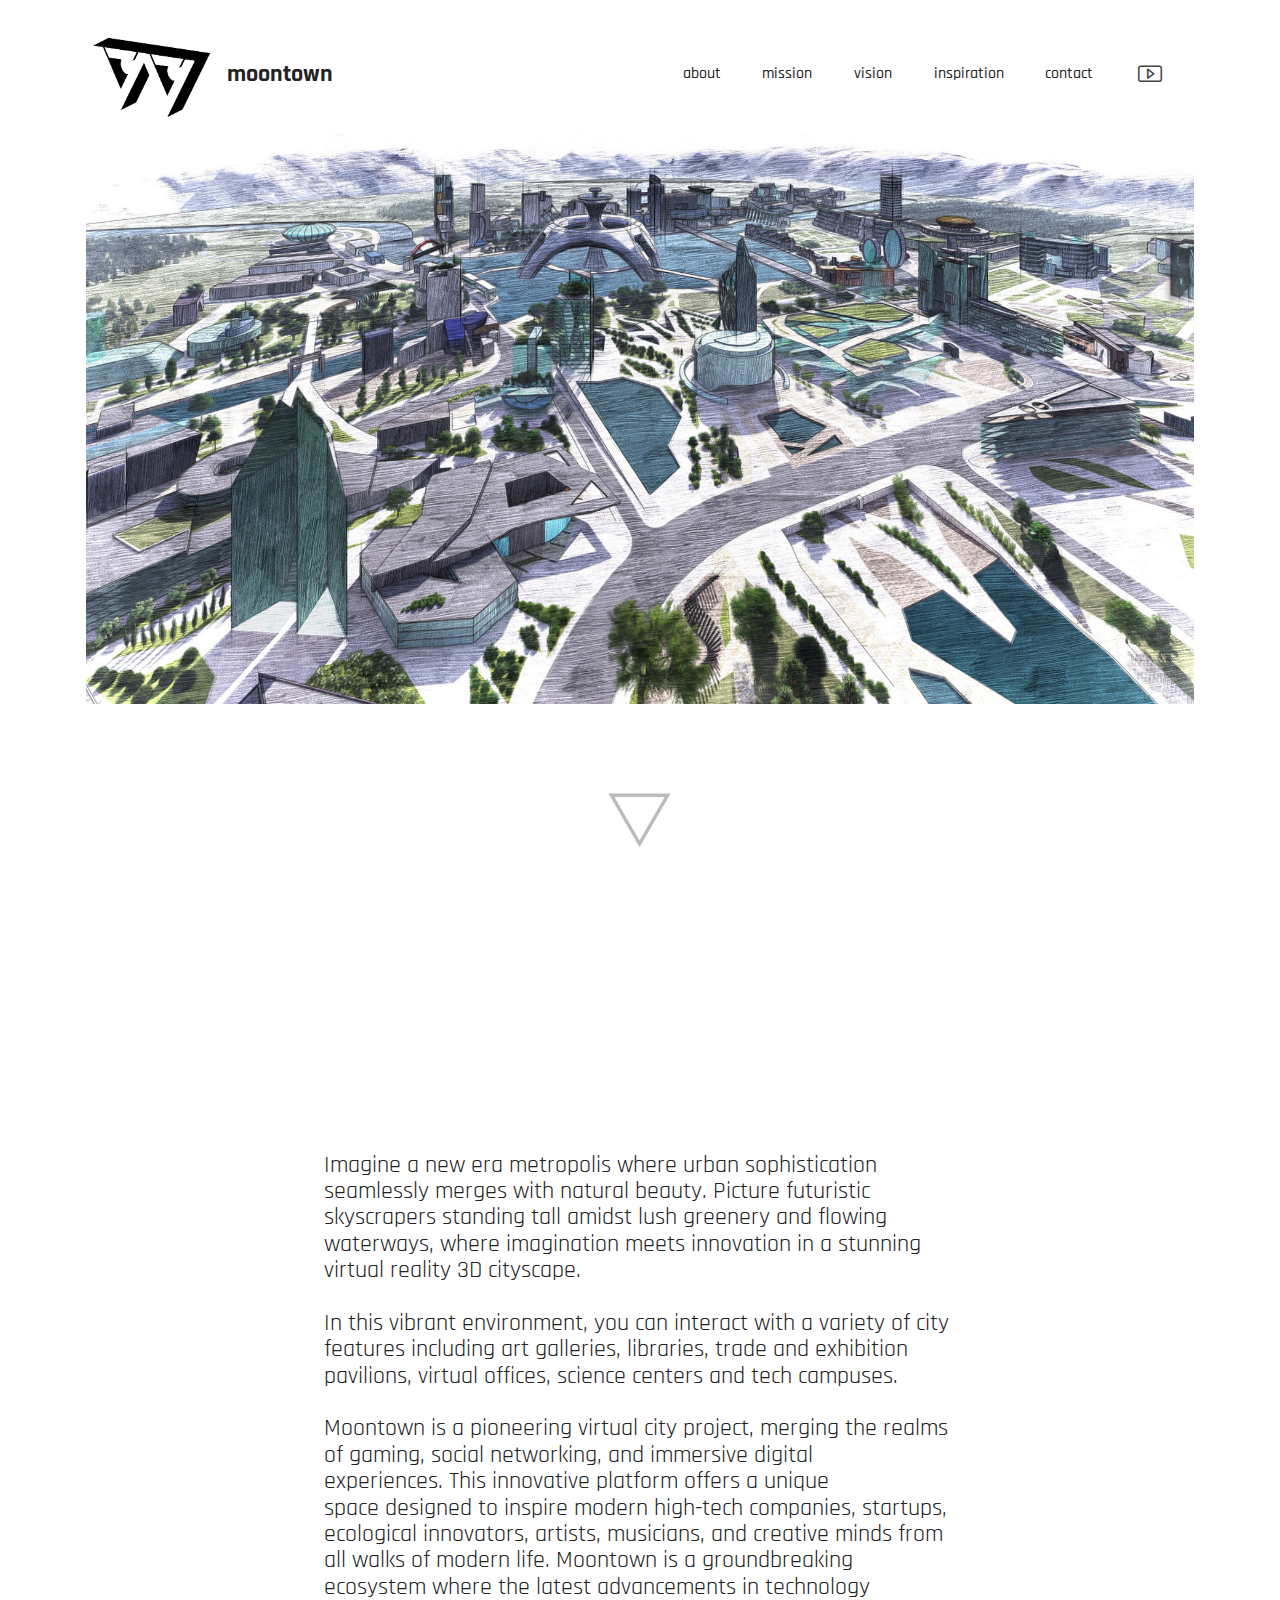
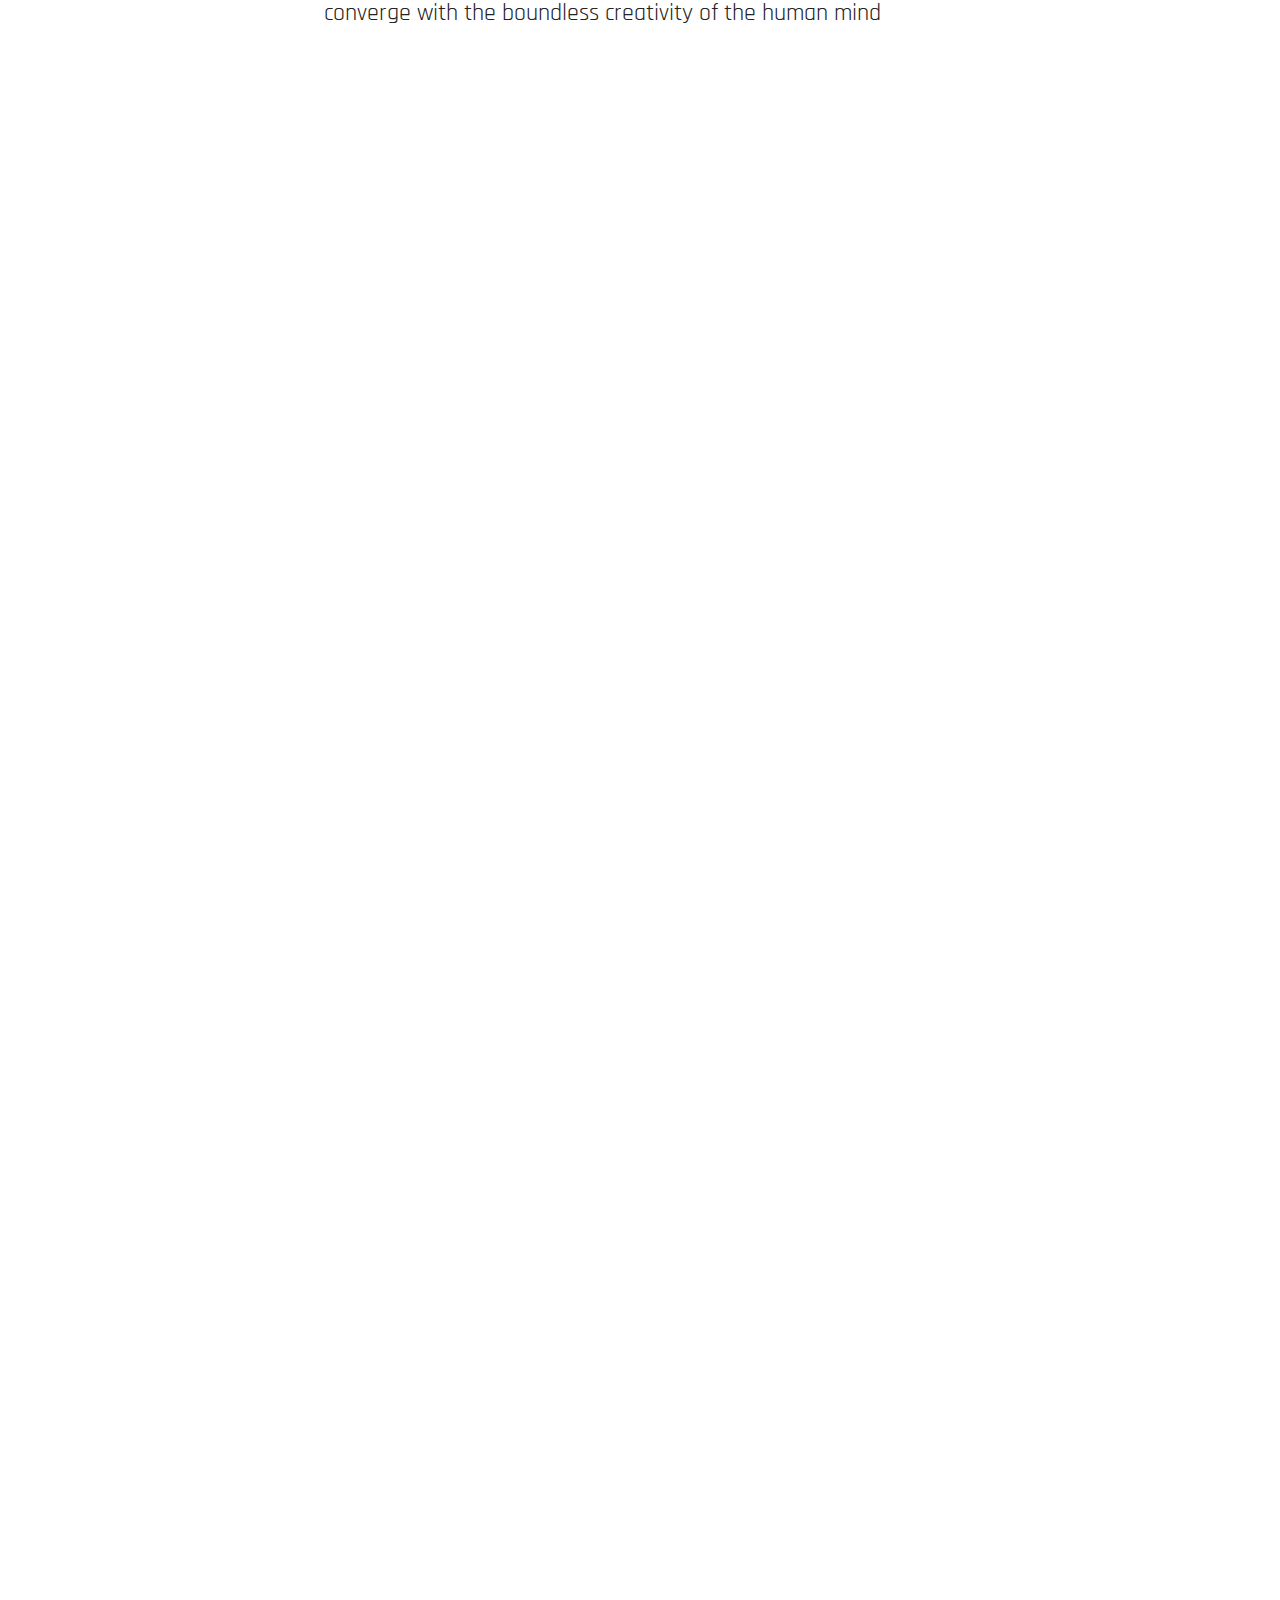
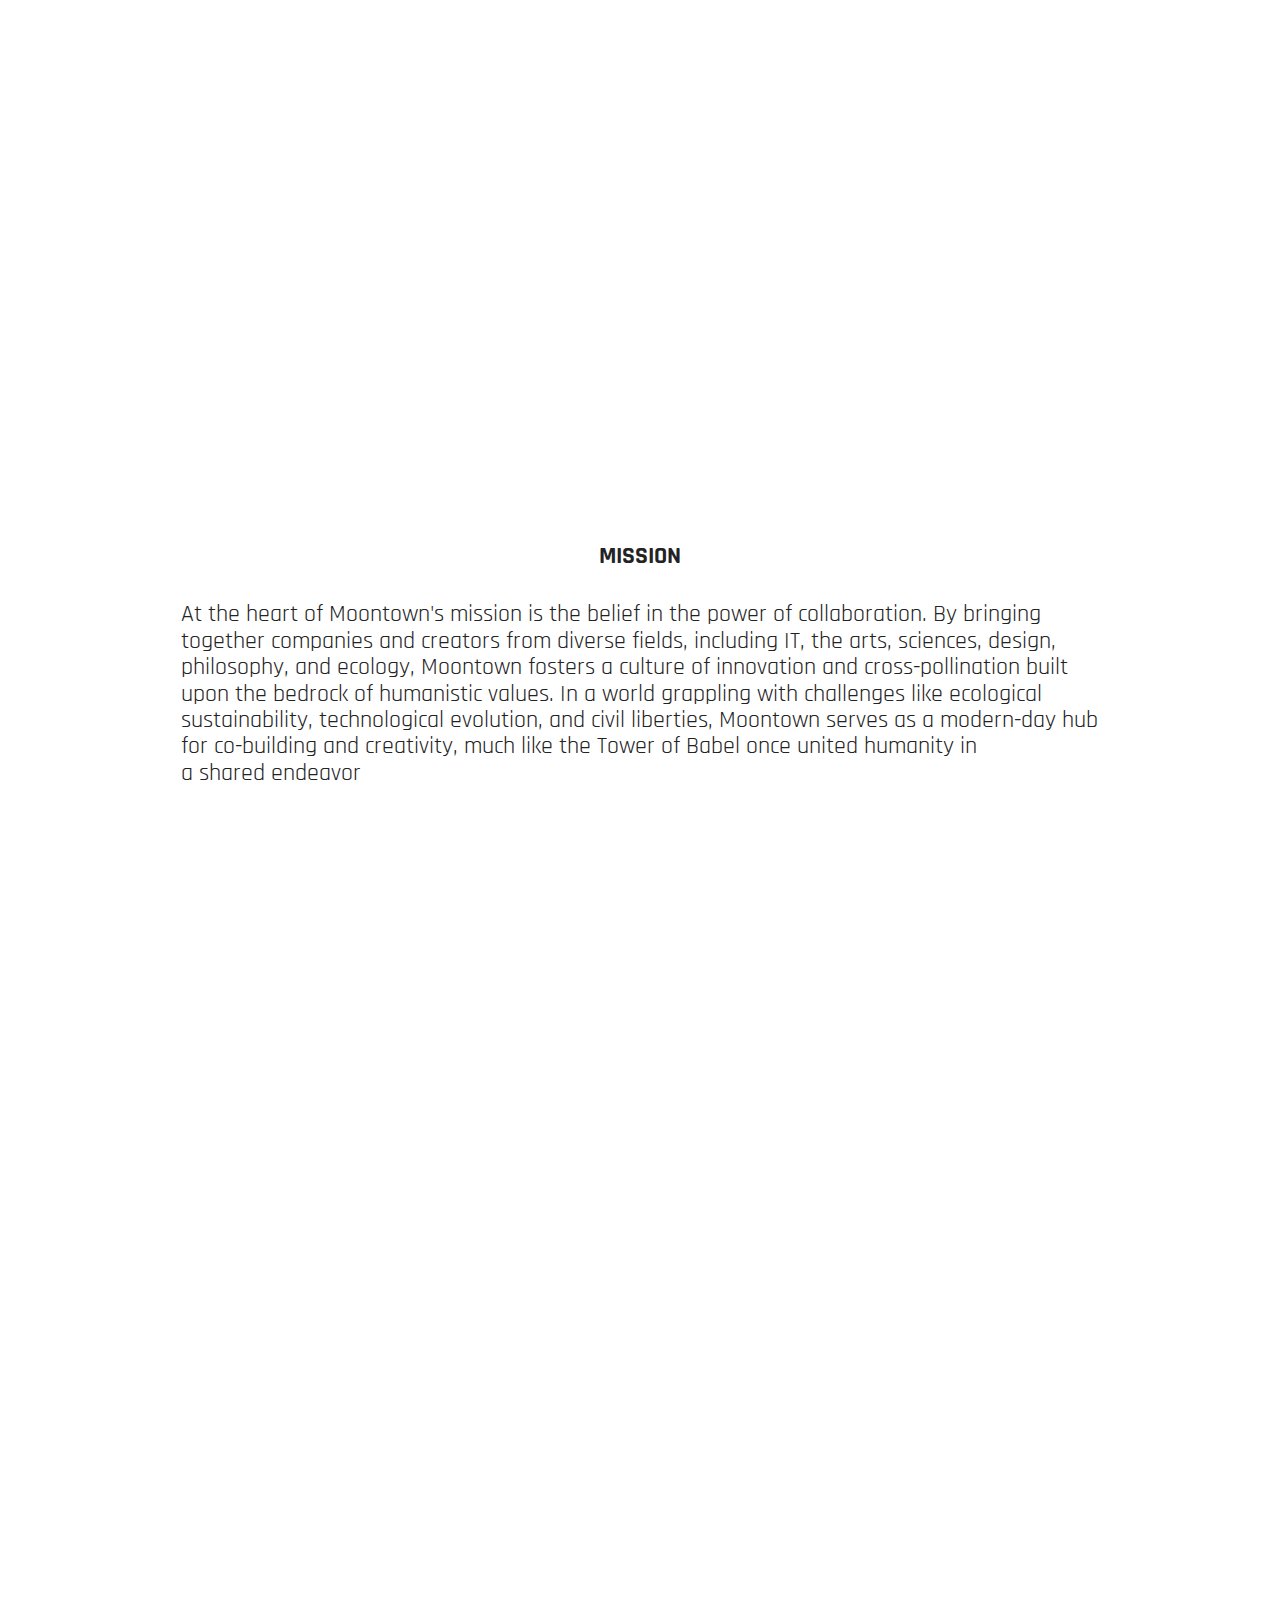
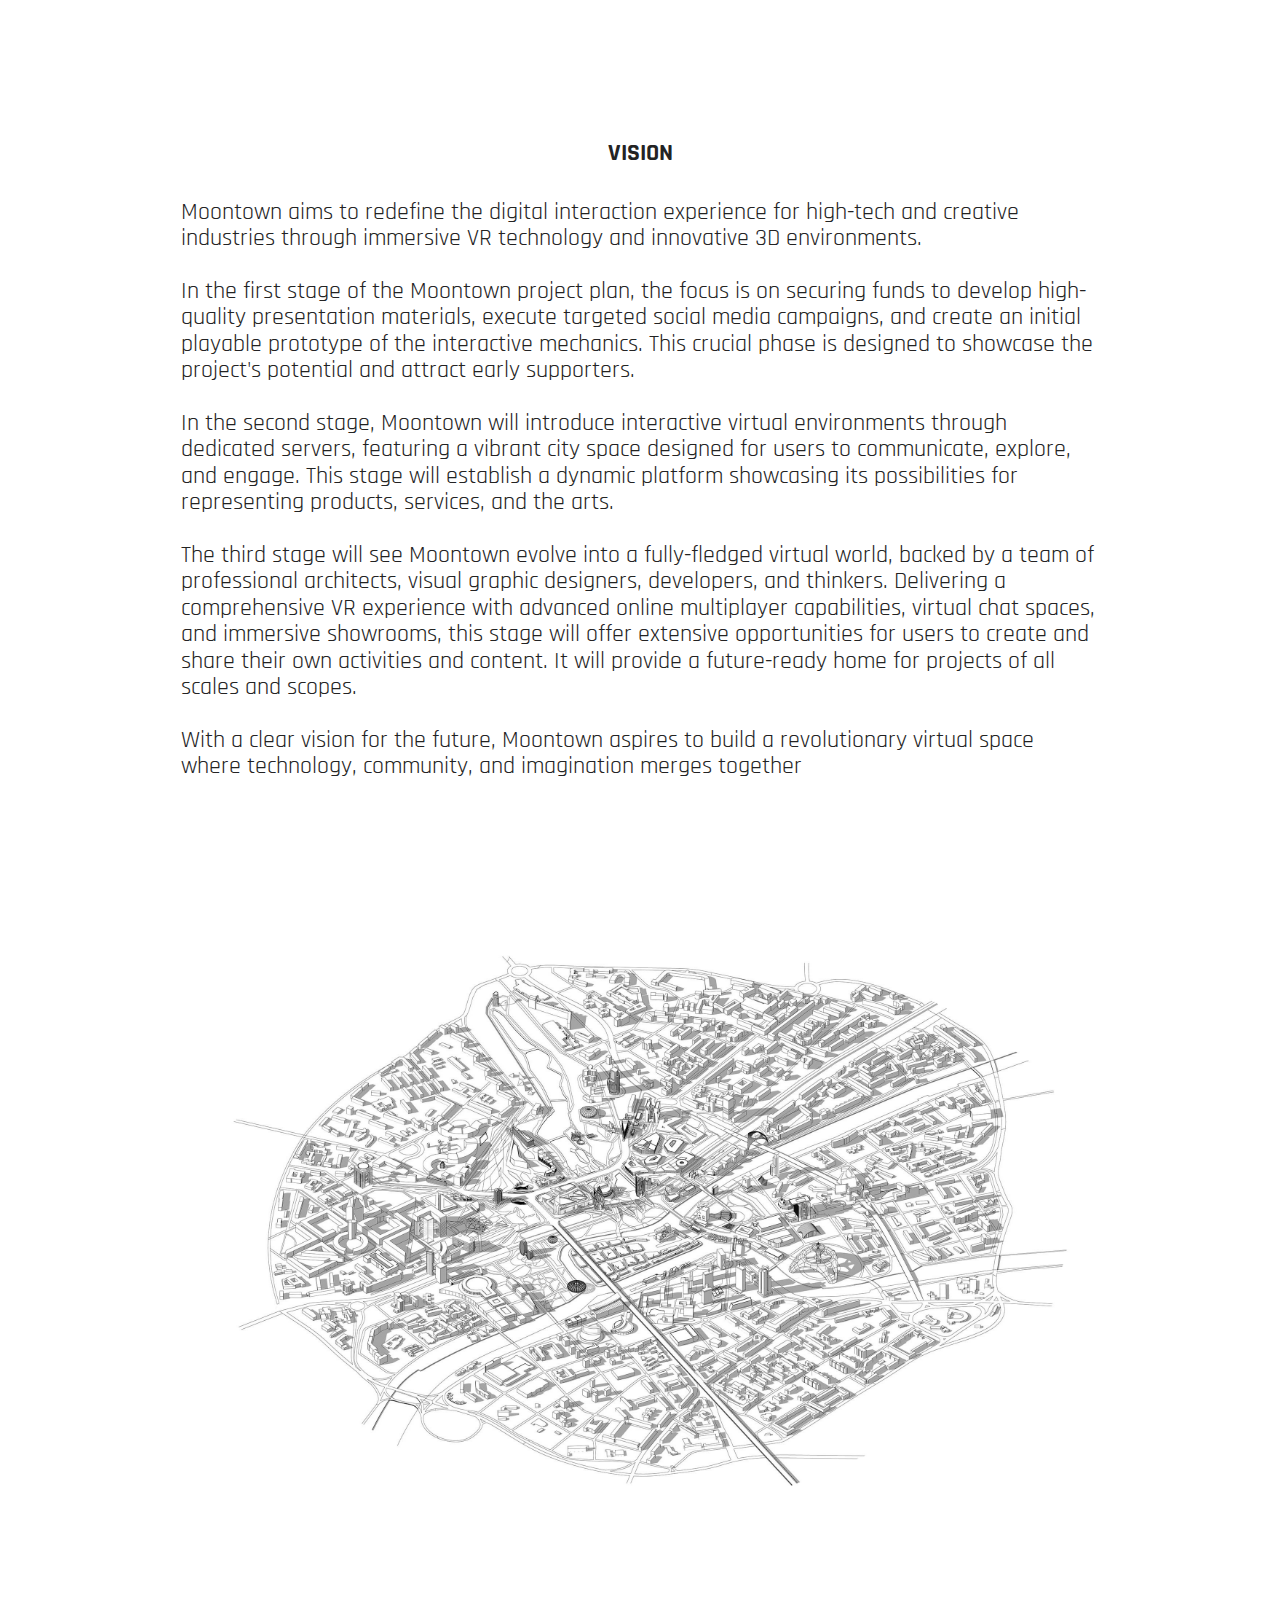
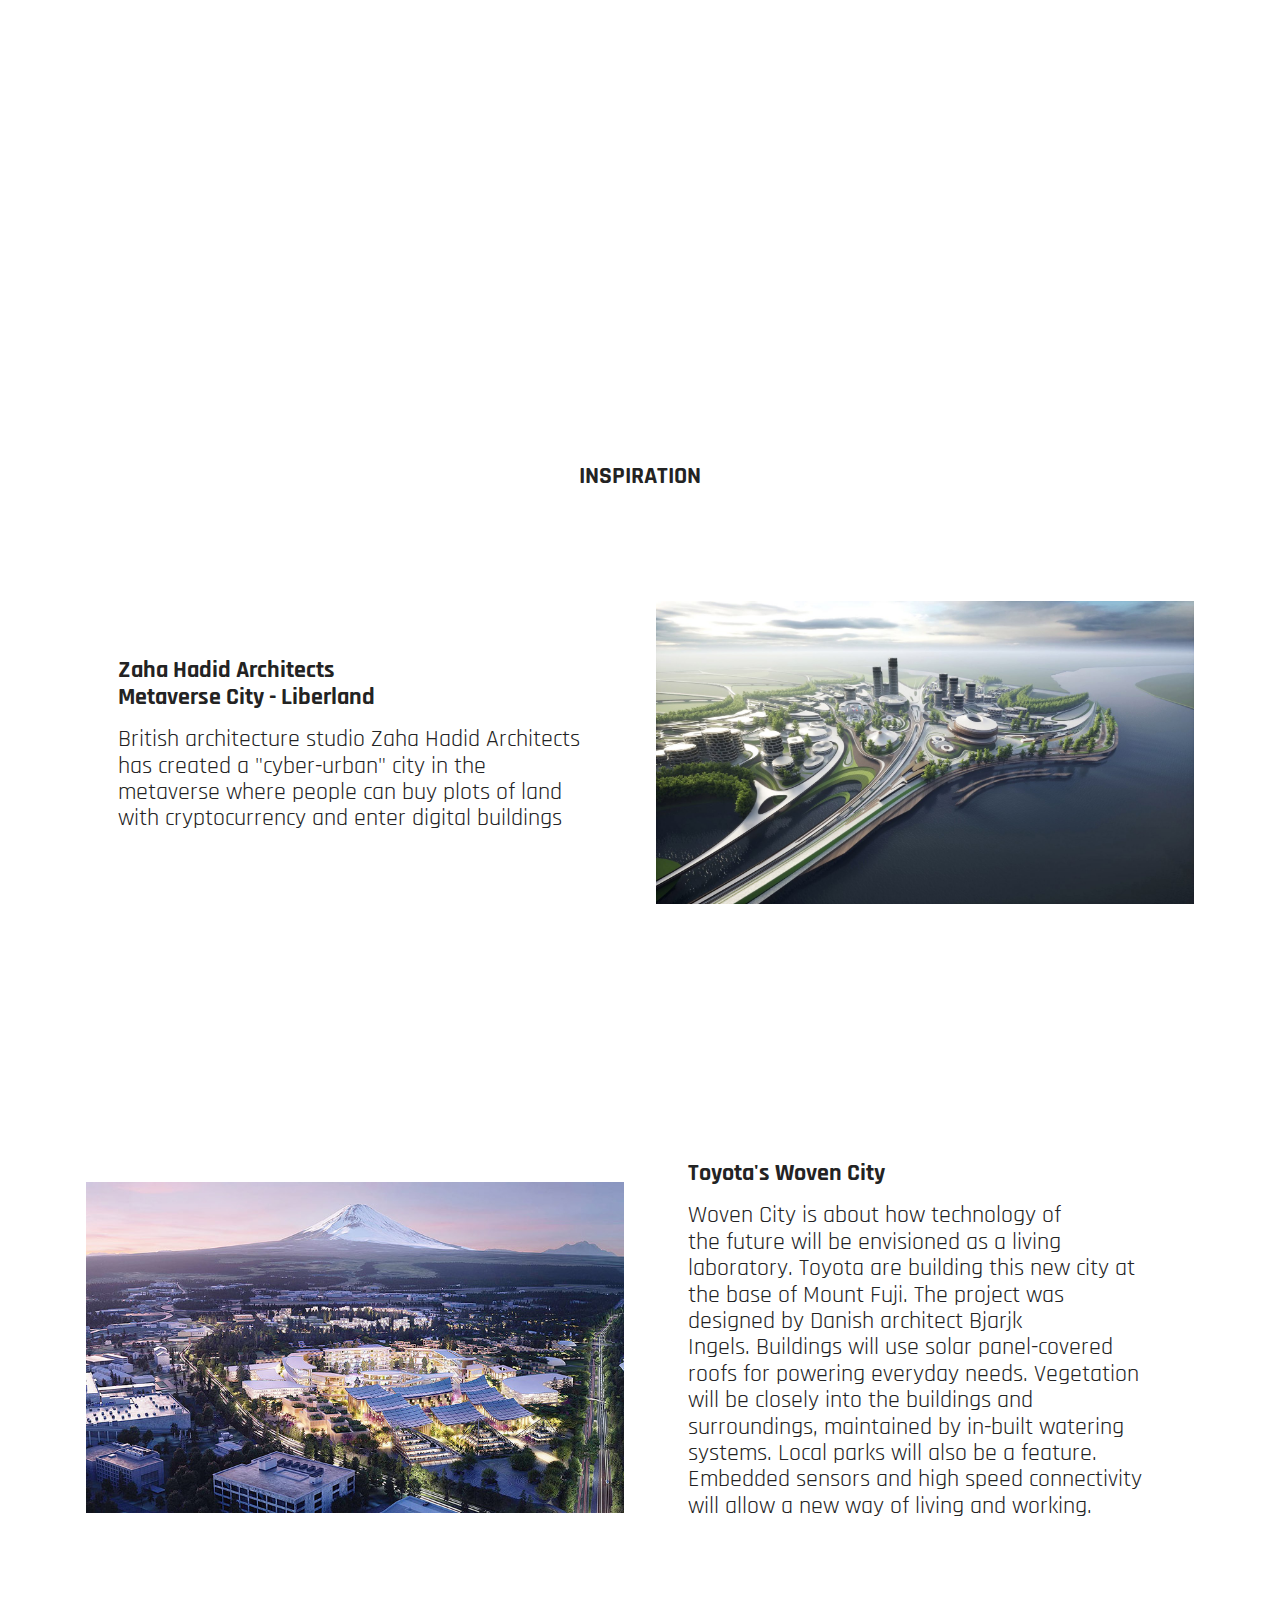
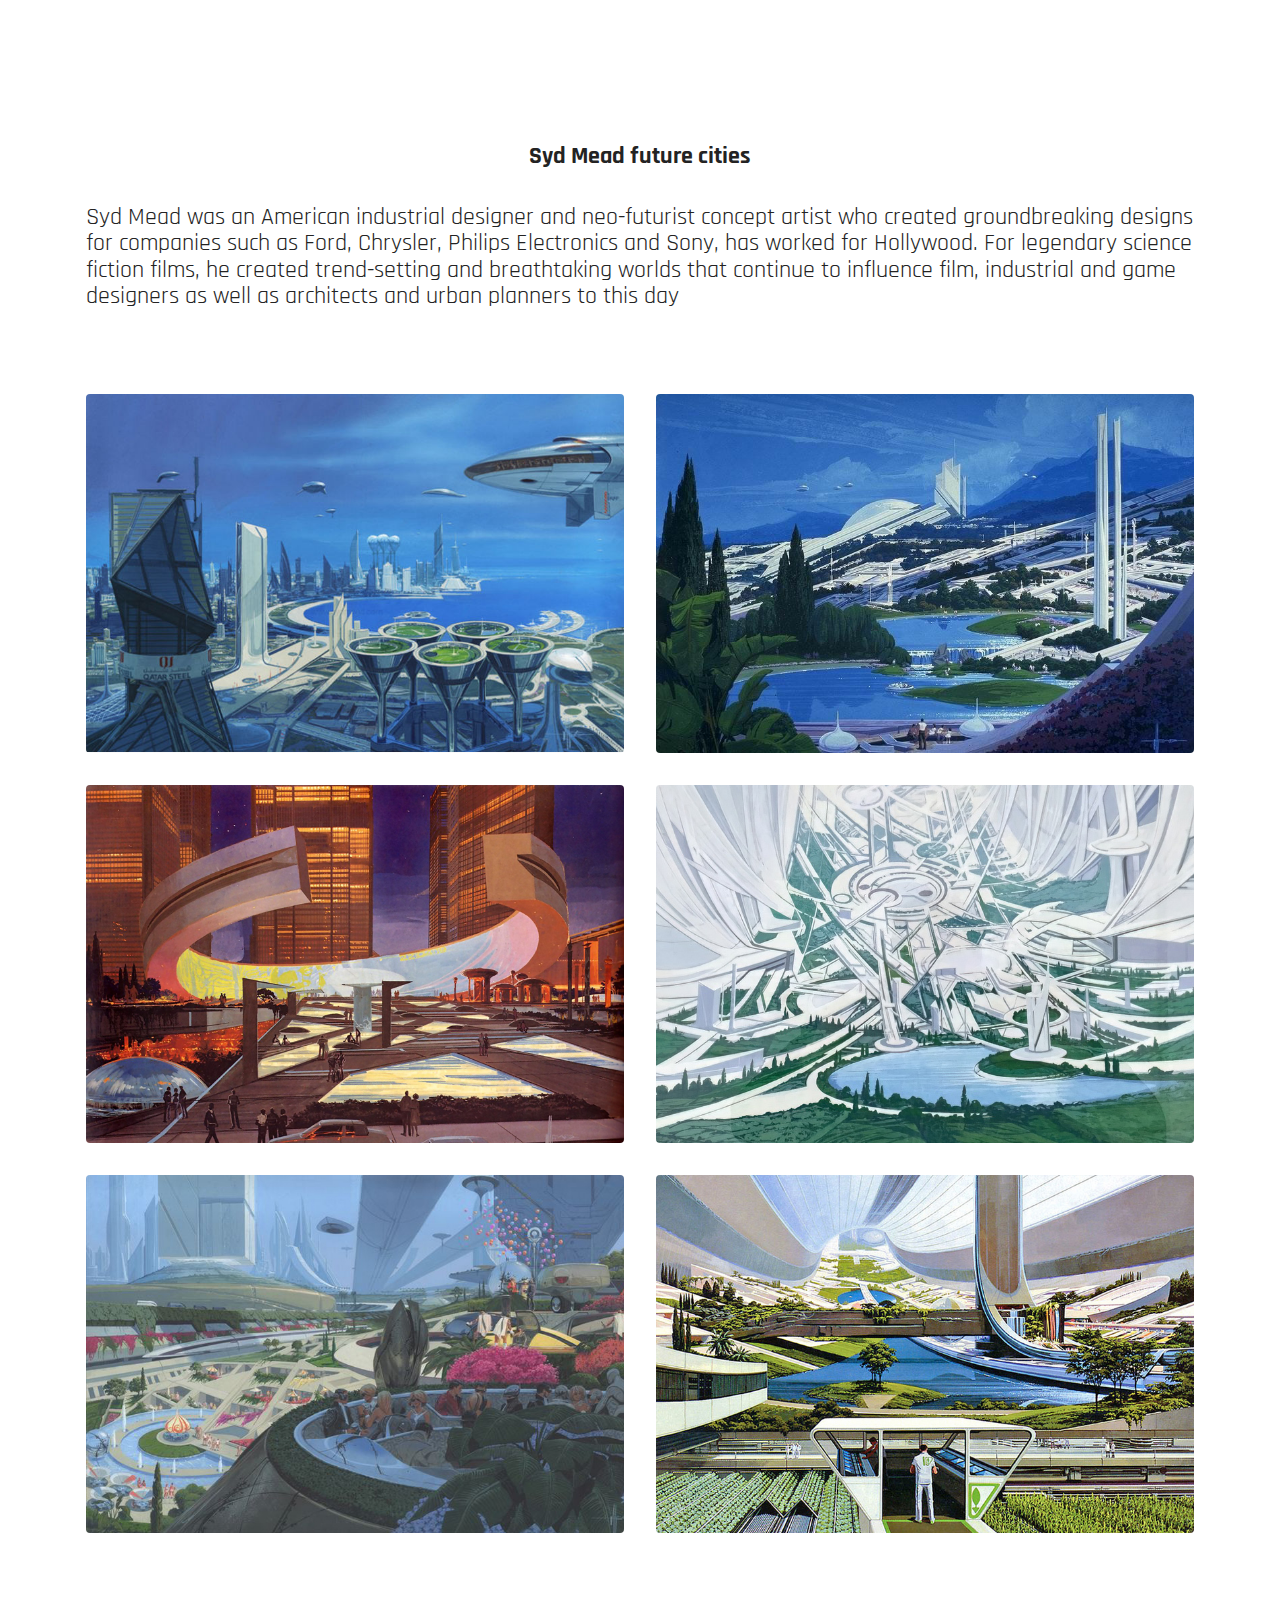
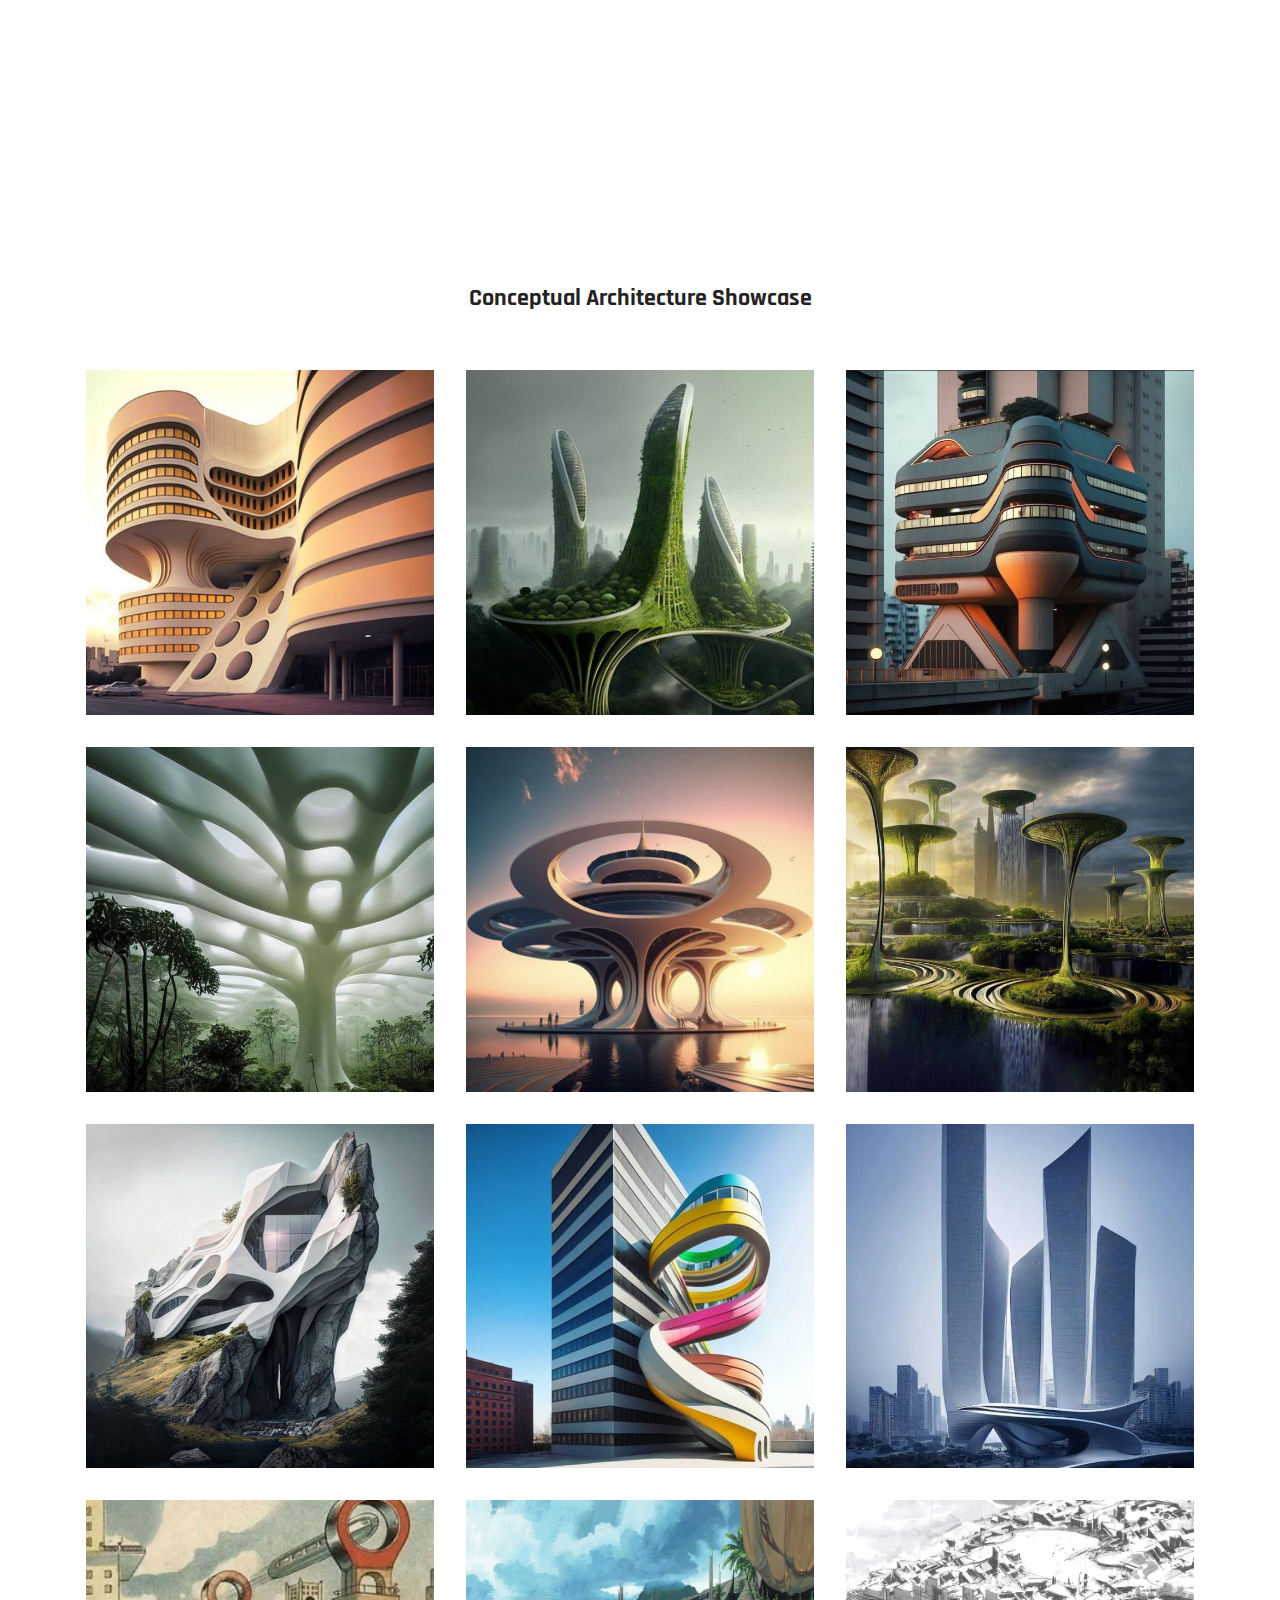
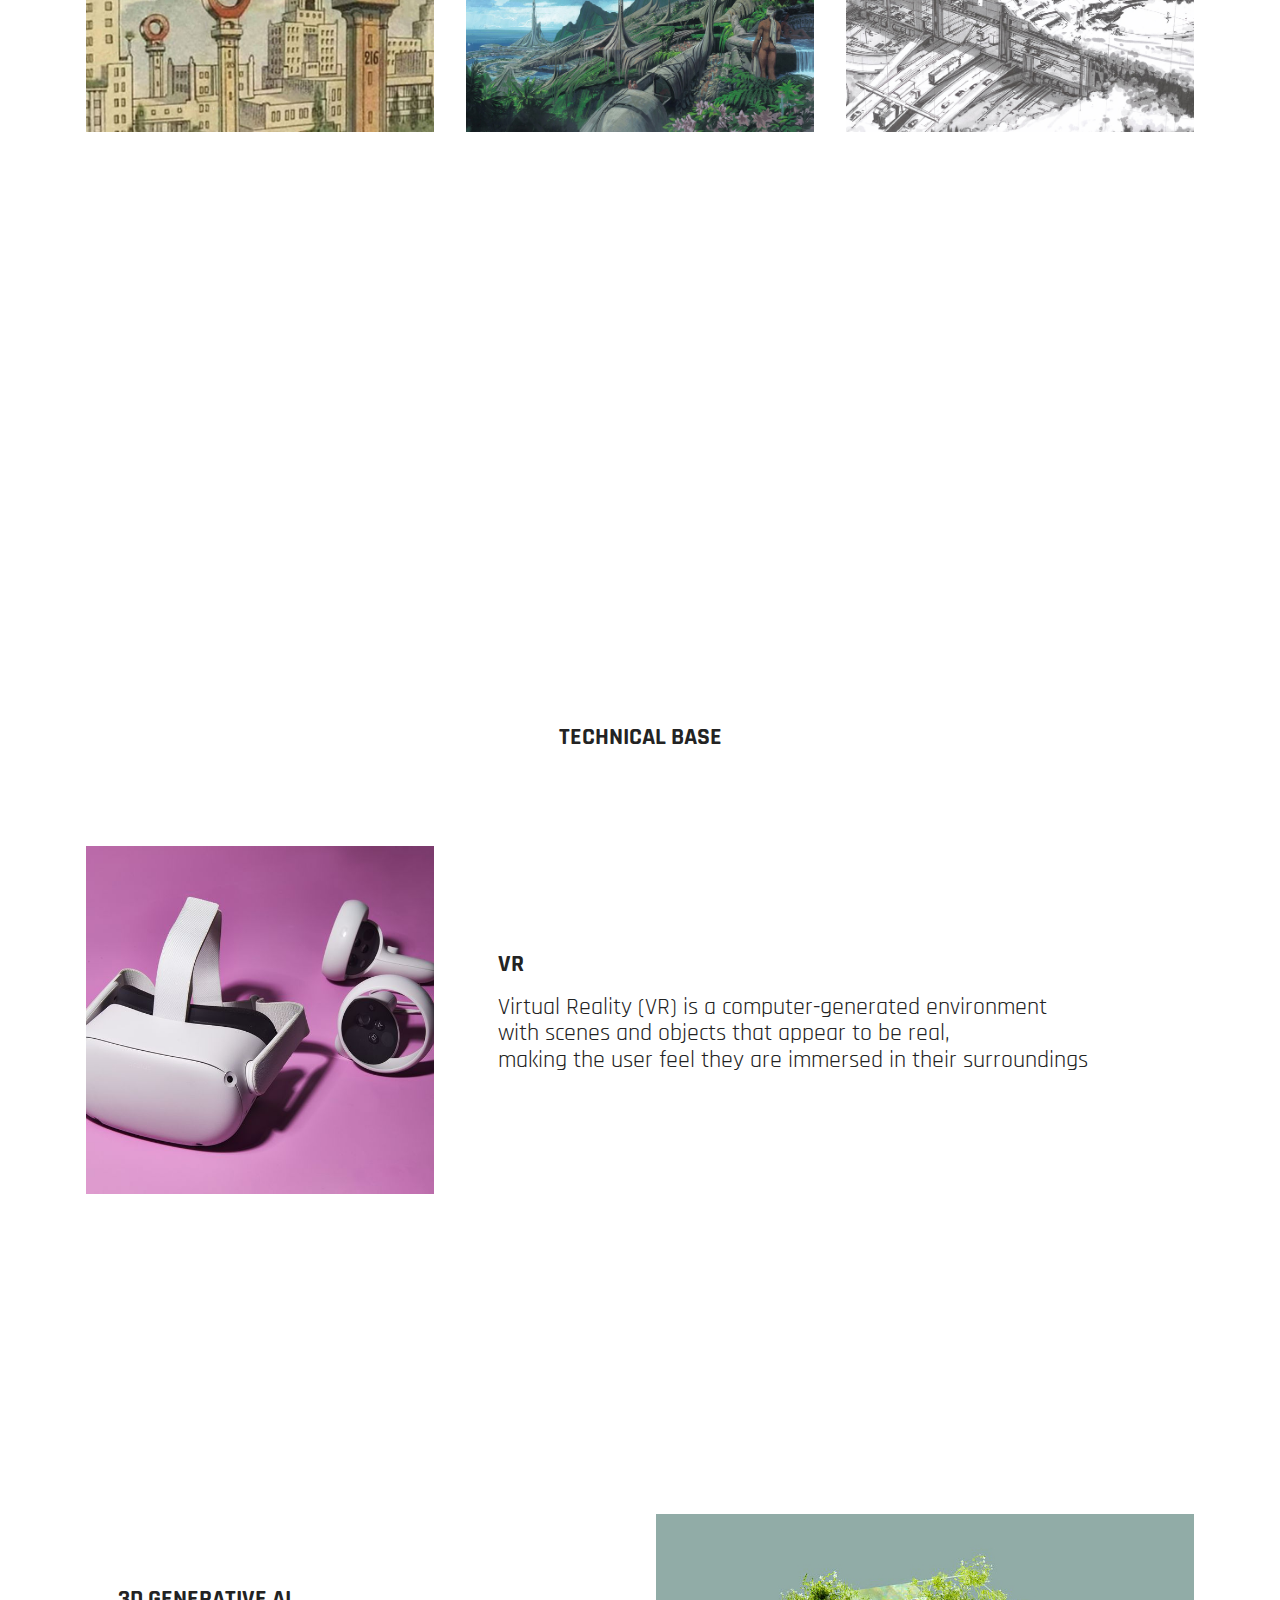
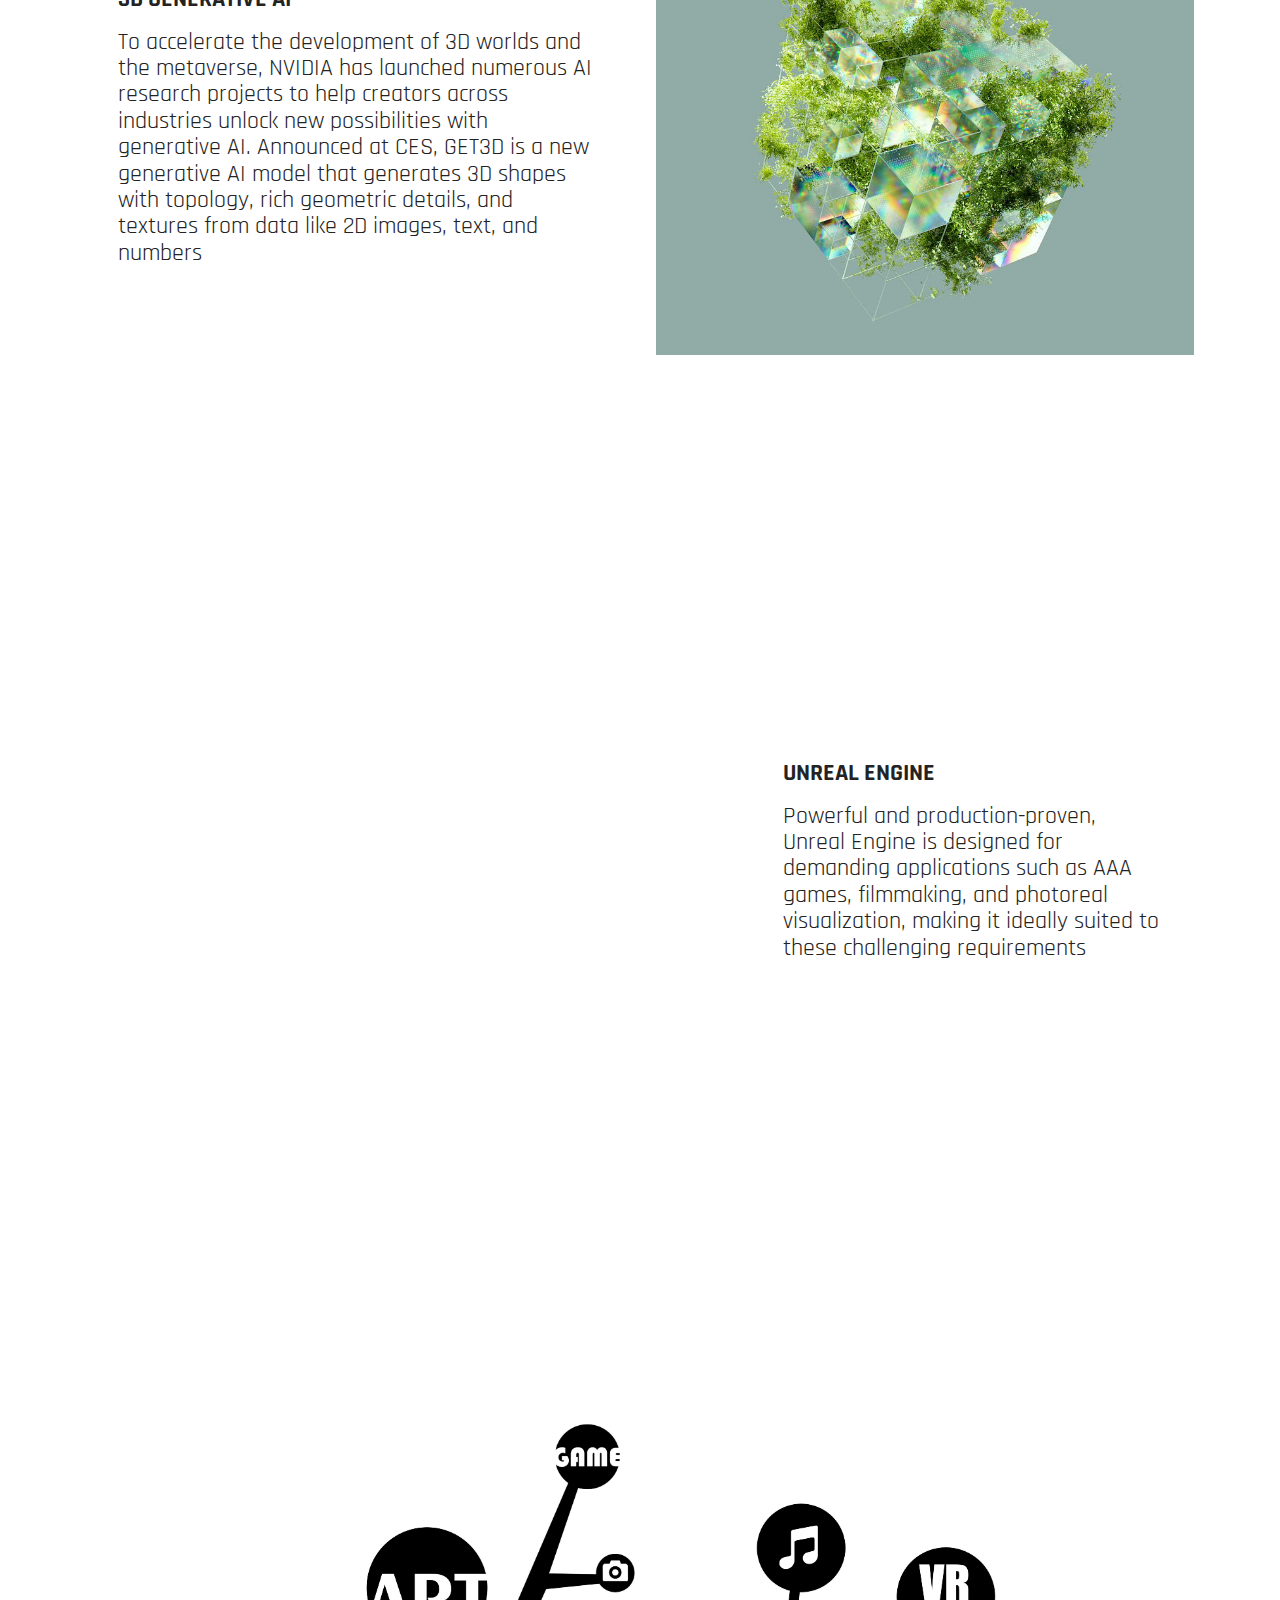
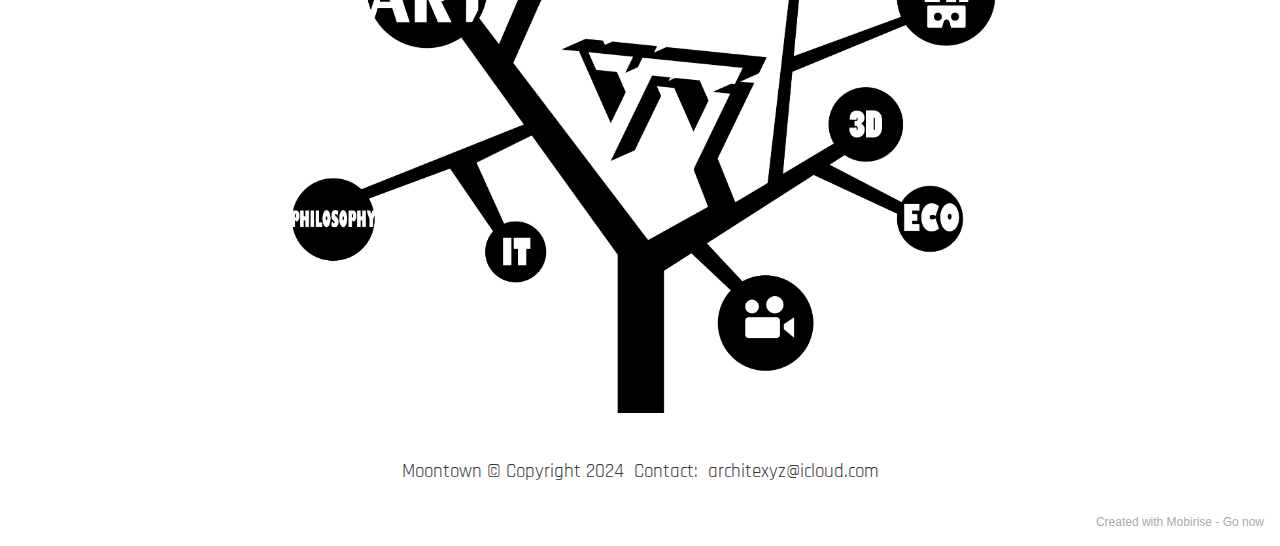
==== commit 75d7337a: "v14" ====
--- a/index.html
+++ b/index.html
@@ -111,7 +111,7 @@
             <div class="col-12 col-lg-7">
                 
                 
-                <p class="mbr-text mbr-fonts-style mb-3 display-2">Imagine a new era metropolis where urban sophistication seamlessly merges with natural beauty. Picture futuristic skyscrapers standing tall amidst lush greenery and flowing waterways, where imagination meets innovation in a stunning virtual reality 3D cityscape.<br><br>In this vibrant environment, you can interact with a variety of city features including art galleries, libraries, trade and exhibition pavilions, virtual offices, and science centers and tech campuses.<br><br> Moontown is a pioneering virtual city project, merging the realms of gaming, social networking, and immersive digital experiences.&nbsp;This innovative platform offers a unique space&nbsp;designed to inspire modern high-tech companies, startups, ecological innovators, artists, musicians, and creative minds from all walks of modern life. Moontown is a groundbreaking ecosystem where the latest advancements in technology converge with the boundless creativity of the human mind</p>
+                <p class="mbr-text mbr-fonts-style mb-3 display-2">Imagine a new era metropolis where urban sophistication seamlessly merges with natural beauty. Picture futuristic skyscrapers standing tall amidst lush greenery and flowing waterways, where imagination meets innovation in a stunning virtual reality 3D cityscape.<br><br>In this vibrant environment, you can interact with a variety of city features including art galleries, libraries, trade and exhibition pavilions, virtual offices, science centers and tech campuses.<br><br> Moontown is a pioneering virtual city project, merging the realms of gaming, social networking, and immersive digital experiences.&nbsp;This innovative platform offers a unique space&nbsp;designed to inspire modern high-tech companies, startups, ecological innovators, artists, musicians, and creative minds from all walks of modern life. Moontown is a groundbreaking ecosystem where the latest advancements in technology converge with the boundless creativity of the human mind</p>
                 
                 
             </div>
@@ -464,8 +464,8 @@
         </div>
         <div class="row mbr-gallery mt-4">
             <div class="col-12 col-md-6 col-lg-4 item gallery-image">
-                <div class="item-wrapper" data-toggle="modal" data-bs-toggle="modal" data-target="#ujcCw7p1eD-modal" data-bs-target="#ujcCw7p1eD-modal">
-                    <img class="w-100" src="assets/images/3.jpg" alt="" data-slide-to="0" data-bs-slide-to="0" data-target="#lb-ujcCw7p1eD" data-bs-target="#lb-ujcCw7p1eD">
+                <div class="item-wrapper" data-toggle="modal" data-bs-toggle="modal" data-target="#ujtVVIHnbq-modal" data-bs-target="#ujtVVIHnbq-modal">
+                    <img class="w-100" src="assets/images/3.jpg" alt="" data-slide-to="0" data-bs-slide-to="0" data-target="#lb-ujtVVIHnbq" data-bs-target="#lb-ujtVVIHnbq">
                     <div class="icon-wrapper">
                         <span class="mobi-mbri mobi-mbri-search mbr-iconfont mbr-iconfont-btn"></span>
                     </div>
@@ -473,8 +473,8 @@
                 
             </div>
             <div class="col-12 col-md-6 col-lg-4 item gallery-image">
-                <div class="item-wrapper" data-toggle="modal" data-bs-toggle="modal" data-target="#ujcCw7p1eD-modal" data-bs-target="#ujcCw7p1eD-modal">
-                    <img class="w-100" src="assets/images/4.jpg" alt="" data-slide-to="1" data-bs-slide-to="1" data-target="#lb-ujcCw7p1eD" data-bs-target="#lb-ujcCw7p1eD">
+                <div class="item-wrapper" data-toggle="modal" data-bs-toggle="modal" data-target="#ujtVVIHnbq-modal" data-bs-target="#ujtVVIHnbq-modal">
+                    <img class="w-100" src="assets/images/4.jpg" alt="" data-slide-to="1" data-bs-slide-to="1" data-target="#lb-ujtVVIHnbq" data-bs-target="#lb-ujtVVIHnbq">
                     <div class="icon-wrapper">
                         <span class="mobi-mbri mobi-mbri-search mbr-iconfont mbr-iconfont-btn"></span>
                     </div>
@@ -482,40 +482,40 @@
                 
             </div>
             <div class="col-12 col-md-6 col-lg-4 item gallery-image">
-                <div class="item-wrapper" data-toggle="modal" data-bs-toggle="modal" data-target="#ujcCw7p1eD-modal" data-bs-target="#ujcCw7p1eD-modal">
-                    <img class="w-100" src="assets/images/4arch-2.jpg" alt="" data-slide-to="2" data-bs-slide-to="2" data-target="#lb-ujcCw7p1eD" data-bs-target="#lb-ujcCw7p1eD">
+                <div class="item-wrapper" data-toggle="modal" data-bs-toggle="modal" data-target="#ujtVVIHnbq-modal" data-bs-target="#ujtVVIHnbq-modal">
+                    <img class="w-100" src="assets/images/4arch-2.jpg" alt="" data-slide-to="2" data-bs-slide-to="2" data-target="#lb-ujtVVIHnbq" data-bs-target="#lb-ujtVVIHnbq">
                     <div class="icon-wrapper">
                         <span class="mobi-mbri mobi-mbri-search mbr-iconfont mbr-iconfont-btn"></span>
                     </div>
                 </div>
                 
             </div><div class="col-12 col-md-6 col-lg-4 item gallery-image">
-                <div class="item-wrapper" data-toggle="modal" data-bs-toggle="modal" data-target="#ujcCw7p1eD-modal" data-bs-target="#ujcCw7p1eD-modal">
-                    <img class="w-100" src="assets/images/5.jpg" alt="" data-slide-to="3" data-bs-slide-to="2" data-target="#lb-ujcCw7p1eD" data-bs-target="#lb-ujcCw7p1eD">
+                <div class="item-wrapper" data-toggle="modal" data-bs-toggle="modal" data-target="#ujtVVIHnbq-modal" data-bs-target="#ujtVVIHnbq-modal">
+                    <img class="w-100" src="assets/images/5.jpg" alt="" data-slide-to="3" data-bs-slide-to="2" data-target="#lb-ujtVVIHnbq" data-bs-target="#lb-ujtVVIHnbq">
                     <div class="icon-wrapper">
                         <span class="mobi-mbri mobi-mbri-search mbr-iconfont mbr-iconfont-btn"></span>
                     </div>
                 </div>
                 
             </div><div class="col-12 col-md-6 col-lg-4 item gallery-image">
-                <div class="item-wrapper" data-toggle="modal" data-bs-toggle="modal" data-target="#ujcCw7p1eD-modal" data-bs-target="#ujcCw7p1eD-modal">
-                    <img class="w-100" src="assets/images/4arch-5.jpg" alt="" data-slide-to="4" data-bs-slide-to="2" data-target="#lb-ujcCw7p1eD" data-bs-target="#lb-ujcCw7p1eD">
+                <div class="item-wrapper" data-toggle="modal" data-bs-toggle="modal" data-target="#ujtVVIHnbq-modal" data-bs-target="#ujtVVIHnbq-modal">
+                    <img class="w-100" src="assets/images/4arch-5.jpg" alt="" data-slide-to="4" data-bs-slide-to="2" data-target="#lb-ujtVVIHnbq" data-bs-target="#lb-ujtVVIHnbq">
                     <div class="icon-wrapper">
                         <span class="mobi-mbri mobi-mbri-search mbr-iconfont mbr-iconfont-btn"></span>
                     </div>
                 </div>
                 
             </div><div class="col-12 col-md-6 col-lg-4 item gallery-image">
-                <div class="item-wrapper" data-toggle="modal" data-bs-toggle="modal" data-target="#ujcCw7p1eD-modal" data-bs-target="#ujcCw7p1eD-modal">
-                    <img class="w-100" src="assets/images/4arch-4.jpg" alt="" data-slide-to="5" data-bs-slide-to="2" data-target="#lb-ujcCw7p1eD" data-bs-target="#lb-ujcCw7p1eD">
+                <div class="item-wrapper" data-toggle="modal" data-bs-toggle="modal" data-target="#ujtVVIHnbq-modal" data-bs-target="#ujtVVIHnbq-modal">
+                    <img class="w-100" src="assets/images/4arch-4.jpg" alt="" data-slide-to="5" data-bs-slide-to="2" data-target="#lb-ujtVVIHnbq" data-bs-target="#lb-ujtVVIHnbq">
                     <div class="icon-wrapper">
                         <span class="mobi-mbri mobi-mbri-search mbr-iconfont mbr-iconfont-btn"></span>
                     </div>
                 </div>
                 
             </div><div class="col-12 col-md-6 col-lg-4 item gallery-image">
-                <div class="item-wrapper" data-toggle="modal" data-bs-toggle="modal" data-target="#ujcCw7p1eD-modal" data-bs-target="#ujcCw7p1eD-modal">
-                    <img class="w-100" src="assets/images/4arch-3.jpg" alt="" data-slide-to="6" data-bs-slide-to="2" data-target="#lb-ujcCw7p1eD" data-bs-target="#lb-ujcCw7p1eD">
+                <div class="item-wrapper" data-toggle="modal" data-bs-toggle="modal" data-target="#ujtVVIHnbq-modal" data-bs-target="#ujtVVIHnbq-modal">
+                    <img class="w-100" src="assets/images/4arch-3.jpg" alt="" data-slide-to="6" data-bs-slide-to="2" data-target="#lb-ujtVVIHnbq" data-bs-target="#lb-ujtVVIHnbq">
                     <div class="icon-wrapper">
                         <span class="mobi-mbri mobi-mbri-search mbr-iconfont mbr-iconfont-btn"></span>
                     </div>
@@ -523,53 +523,53 @@
                 
             </div>
             <div class="col-12 col-md-6 col-lg-4 item gallery-image">
-                <div class="item-wrapper" data-toggle="modal" data-bs-toggle="modal" data-target="#ujcCw7p1eD-modal" data-bs-target="#ujcCw7p1eD-modal">
-                    <img class="w-100" src="assets/images/6.jpg" alt="" data-slide-to="7" data-bs-slide-to="3" data-target="#lb-ujcCw7p1eD" data-bs-target="#lb-ujcCw7p1eD">
+                <div class="item-wrapper" data-toggle="modal" data-bs-toggle="modal" data-target="#ujtVVIHnbq-modal" data-bs-target="#ujtVVIHnbq-modal">
+                    <img class="w-100" src="assets/images/6.jpg" alt="" data-slide-to="7" data-bs-slide-to="3" data-target="#lb-ujtVVIHnbq" data-bs-target="#lb-ujtVVIHnbq">
                     <div class="icon-wrapper">
                         <span class="mobi-mbri mobi-mbri-search mbr-iconfont mbr-iconfont-btn"></span>
                     </div>
                 </div>
                 
             </div><div class="col-12 col-md-6 col-lg-4 item gallery-image">
-                <div class="item-wrapper" data-toggle="modal" data-bs-toggle="modal" data-target="#ujcCw7p1eD-modal" data-bs-target="#ujcCw7p1eD-modal">
-                    <img class="w-100" src="assets/images/7.jpg" alt="" data-slide-to="8" data-bs-slide-to="3" data-target="#lb-ujcCw7p1eD" data-bs-target="#lb-ujcCw7p1eD">
+                <div class="item-wrapper" data-toggle="modal" data-bs-toggle="modal" data-target="#ujtVVIHnbq-modal" data-bs-target="#ujtVVIHnbq-modal">
+                    <img class="w-100" src="assets/images/7.jpg" alt="" data-slide-to="8" data-bs-slide-to="3" data-target="#lb-ujtVVIHnbq" data-bs-target="#lb-ujtVVIHnbq">
                     <div class="icon-wrapper">
                         <span class="mobi-mbri mobi-mbri-search mbr-iconfont mbr-iconfont-btn"></span>
                     </div>
                 </div>
                 
             </div><div class="col-12 col-md-6 col-lg-4 item gallery-image">
-                <div class="item-wrapper" data-toggle="modal" data-bs-toggle="modal" data-target="#ujcCw7p1eD-modal" data-bs-target="#ujcCw7p1eD-modal">
-                    <img class="w-100" src="assets/images/5-800x533.jpg" alt="" data-slide-to="9" data-bs-slide-to="3" data-target="#lb-ujcCw7p1eD" data-bs-target="#lb-ujcCw7p1eD">
+                <div class="item-wrapper" data-toggle="modal" data-bs-toggle="modal" data-target="#ujtVVIHnbq-modal" data-bs-target="#ujtVVIHnbq-modal">
+                    <img class="w-100" src="assets/images/5-800x533.jpg" alt="" data-slide-to="9" data-bs-slide-to="3" data-target="#lb-ujtVVIHnbq" data-bs-target="#lb-ujtVVIHnbq">
                     <div class="icon-wrapper">
                         <span class="mobi-mbri mobi-mbri-search mbr-iconfont mbr-iconfont-btn"></span>
                     </div>
                 </div>
                 
             </div><div class="col-12 col-md-6 col-lg-4 item gallery-image">
-                <div class="item-wrapper" data-toggle="modal" data-bs-toggle="modal" data-target="#ujcCw7p1eD-modal" data-bs-target="#ujcCw7p1eD-modal">
-                    <img class="w-100" src="assets/images/5x-1hw2fpok-site.jpg" alt="" data-slide-to="10" data-bs-slide-to="3" data-target="#lb-ujcCw7p1eD" data-bs-target="#lb-ujcCw7p1eD">
+                <div class="item-wrapper" data-toggle="modal" data-bs-toggle="modal" data-target="#ujtVVIHnbq-modal" data-bs-target="#ujtVVIHnbq-modal">
+                    <img class="w-100" src="assets/images/5x-1hw2fpok-site.jpg" alt="" data-slide-to="10" data-bs-slide-to="3" data-target="#lb-ujtVVIHnbq" data-bs-target="#lb-ujtVVIHnbq">
                     <div class="icon-wrapper">
                         <span class="mobi-mbri mobi-mbri-search mbr-iconfont mbr-iconfont-btn"></span>
                     </div>
                 </div>
                 
             </div><div class="col-12 col-md-6 col-lg-4 item gallery-image">
-                <div class="item-wrapper" data-toggle="modal" data-bs-toggle="modal" data-target="#ujcCw7p1eD-modal" data-bs-target="#ujcCw7p1eD-modal">
-                    <img class="w-100" src="assets/images/16-4-site.jpg" alt="" data-slide-to="11" data-bs-slide-to="3" data-target="#lb-ujcCw7p1eD" data-bs-target="#lb-ujcCw7p1eD">
-                    <div class="icon-wrapper">
-                        <span class="mobi-mbri mobi-mbri-search mbr-iconfont mbr-iconfont-btn"></span>
-                    </div>
-                </div>
-                
-            </div>
-        </div>
-
-        <div class="modal mbr-slider" tabindex="-1" role="dialog" aria-hidden="true" id="ujcCw7p1eD-modal">
+                <div class="item-wrapper" data-toggle="modal" data-bs-toggle="modal" data-target="#ujtVVIHnbq-modal" data-bs-target="#ujtVVIHnbq-modal">
+                    <img class="w-100" src="assets/images/16-4-site.jpg" alt="" data-slide-to="11" data-bs-slide-to="3" data-target="#lb-ujtVVIHnbq" data-bs-target="#lb-ujtVVIHnbq">
+                    <div class="icon-wrapper">
+                        <span class="mobi-mbri mobi-mbri-search mbr-iconfont mbr-iconfont-btn"></span>
+                    </div>
+                </div>
+                
+            </div>
+        </div>
+
+        <div class="modal mbr-slider" tabindex="-1" role="dialog" aria-hidden="true" id="ujtVVIHnbq-modal">
             <div class="modal-dialog" role="document">
                 <div class="modal-content">
                     <div class="modal-body">
-                        <div class="carousel slide carousel-fade" id="lb-ujcCw7p1eD" data-interval="5000" data-bs-interval="5000">
+                        <div class="carousel slide carousel-fade" id="lb-ujtVVIHnbq" data-interval="5000" data-bs-interval="5000">
                             <div class="carousel-inner">
                                 <div class="carousel-item active">
                                     <img class="d-block w-100" src="assets/images/3.jpg" alt="">
@@ -601,18 +601,18 @@
                                 </div>
                             </div>
                             <ol class="carousel-indicators">
-                                <li data-slide-to="0" data-bs-slide-to="0" class="active" data-target="#lb-ujcCw7p1eD" data-bs-target="#lb-ujcCw7p1eD"></li>
-                                <li data-slide-to="1" data-bs-slide-to="1" data-target="#lb-ujcCw7p1eD" data-bs-target="#lb-ujcCw7p1eD"></li>
-                                <li data-slide-to="2" data-bs-slide-to="2" data-target="#lb-ujcCw7p1eD" data-bs-target="#lb-ujcCw7p1eD"></li><li data-slide-to="3" data-bs-slide-to="3" data-target="#lb-ujcCw7p1eD" data-bs-target="#lb-ujcCw7p1eD"></li><li data-slide-to="4" data-bs-slide-to="4" data-target="#lb-ujcCw7p1eD" data-bs-target="#lb-ujcCw7p1eD"></li><li data-slide-to="5" data-bs-slide-to="5" data-target="#lb-ujcCw7p1eD" data-bs-target="#lb-ujcCw7p1eD"></li><li data-slide-to="6" data-bs-slide-to="6" data-target="#lb-ujcCw7p1eD" data-bs-target="#lb-ujcCw7p1eD"></li>
-                                <li data-slide-to="7" data-bs-slide-to="7" data-target="#lb-ujcCw7p1eD" data-bs-target="#lb-ujcCw7p1eD"></li><li data-slide-to="8" data-bs-slide-to="8" data-target="#lb-ujcCw7p1eD" data-bs-target="#lb-ujcCw7p1eD"></li><li data-slide-to="9" data-bs-slide-to="9" data-target="#lb-ujcCw7p1eD" data-bs-target="#lb-ujcCw7p1eD"></li><li data-slide-to="10" data-bs-slide-to="10" data-target="#lb-ujcCw7p1eD" data-bs-target="#lb-ujcCw7p1eD"></li><li data-slide-to="11" data-bs-slide-to="11" data-target="#lb-ujcCw7p1eD" data-bs-target="#lb-ujcCw7p1eD"></li>
+                                <li data-slide-to="0" data-bs-slide-to="0" class="active" data-target="#lb-ujtVVIHnbq" data-bs-target="#lb-ujtVVIHnbq"></li>
+                                <li data-slide-to="1" data-bs-slide-to="1" data-target="#lb-ujtVVIHnbq" data-bs-target="#lb-ujtVVIHnbq"></li>
+                                <li data-slide-to="2" data-bs-slide-to="2" data-target="#lb-ujtVVIHnbq" data-bs-target="#lb-ujtVVIHnbq"></li><li data-slide-to="3" data-bs-slide-to="3" data-target="#lb-ujtVVIHnbq" data-bs-target="#lb-ujtVVIHnbq"></li><li data-slide-to="4" data-bs-slide-to="4" data-target="#lb-ujtVVIHnbq" data-bs-target="#lb-ujtVVIHnbq"></li><li data-slide-to="5" data-bs-slide-to="5" data-target="#lb-ujtVVIHnbq" data-bs-target="#lb-ujtVVIHnbq"></li><li data-slide-to="6" data-bs-slide-to="6" data-target="#lb-ujtVVIHnbq" data-bs-target="#lb-ujtVVIHnbq"></li>
+                                <li data-slide-to="7" data-bs-slide-to="7" data-target="#lb-ujtVVIHnbq" data-bs-target="#lb-ujtVVIHnbq"></li><li data-slide-to="8" data-bs-slide-to="8" data-target="#lb-ujtVVIHnbq" data-bs-target="#lb-ujtVVIHnbq"></li><li data-slide-to="9" data-bs-slide-to="9" data-target="#lb-ujtVVIHnbq" data-bs-target="#lb-ujtVVIHnbq"></li><li data-slide-to="10" data-bs-slide-to="10" data-target="#lb-ujtVVIHnbq" data-bs-target="#lb-ujtVVIHnbq"></li><li data-slide-to="11" data-bs-slide-to="11" data-target="#lb-ujtVVIHnbq" data-bs-target="#lb-ujtVVIHnbq"></li>
                             </ol>
                             <a role="button" href="" class="close" data-dismiss="modal" data-bs-dismiss="modal" aria-label="Close">
                             </a>
-                            <a class="carousel-control-prev carousel-control" role="button" data-slide="prev" data-bs-slide="prev" href="#lb-ujcCw7p1eD">
+                            <a class="carousel-control-prev carousel-control" role="button" data-slide="prev" data-bs-slide="prev" href="#lb-ujtVVIHnbq">
                                 <span class="mobi-mbri mobi-mbri-arrow-prev" aria-hidden="true"></span>
                                 <span class="sr-only visually-hidden">Previous</span>
                             </a>
-                            <a class="carousel-control-next carousel-control" role="button" data-slide="next" data-bs-slide="next" href="#lb-ujcCw7p1eD">
+                            <a class="carousel-control-next carousel-control" role="button" data-slide="next" data-bs-slide="next" href="#lb-ujtVVIHnbq">
                                 <span class="mobi-mbri mobi-mbri-arrow-next" aria-hidden="true"></span>
                                 <span class="sr-only visually-hidden">Next</span>
                             </a>
@@ -726,29 +726,6 @@
     </div>
 </section>
 
-<section data-bs-version="5.1" class="video5 cid-tCCDiRavwo" id="video5-2a">
-    
-    <div class="container">
-        <div class="title-wrapper mb-5">
-            
-        </div>
-        <div class="row align-items-center">
-            <div class="col-12 col-lg-7 video-block">
-                <div class="video-wrapper"><iframe class="mbr-embedded-video" src="https://www.youtube.com/embed/8VRVWSlVuDQ?rel=0&amp;amp;showinfo=0&amp;autoplay=0&amp;loop=0" width="1280" height="720" frameborder="0" allowfullscreen></iframe></div>
-                
-            </div>
-            <div class="col-12 col-lg">
-                <div class="text-wrapper">
-                    <h3 class="mbr-section-subtitle mbr-fonts-style mb-3 display-2">
-                        <strong>UNITY</strong></h3>
-                    <p class="mbr-text mbr-fonts-style display-2">
-                        Unity is a cross-platform game engine which support a variety of desktop, mobile, console and virtual reality platforms. It is particularly popular for iOS and Android mobile game development, is considered easy to use for beginner developers, and is popular for indie game development</p>
-                </div>
-            </div>
-        </div>
-    </div>
-</section>
-
 <section data-bs-version="5.1" class="image3 cid-sczh0tYAWP" id="image3-y">
     
 
@@ -782,7 +759,7 @@
             </div>
         </div>
     </div>
-</section><section style="background-color: #fff; font-family: -apple-system, BlinkMacSystemFont, 'Segoe UI', 'Roboto', 'Helvetica Neue', Arial, sans-serif; color:#aaa; font-size:12px; padding: 0; align-items: center; display: flex;"><a href="https://mobirise.site/q" style="flex: 1 1; height: 3rem; padding-left: 1rem;"></a><p style="flex: 0 0 auto; margin:0; padding-right:1rem;"><a href="https://mobirise.site" style="color:#aaa;">https://mobirise.com</a> best web builder</p></section><script src="assets/web/assets/jquery/jquery.min.js"></script>  <script src="assets/popper/popper.min.js"></script>  <script src="assets/tether/tether.min.js"></script>  <script src="assets/bootstrap/js/bootstrap.min.js"></script>  <script src="assets/smoothscroll/smooth-scroll.js"></script>  <script src="assets/dropdown/js/nav-dropdown.js"></script>  <script src="assets/dropdown/js/navbar-dropdown.js"></script>  <script src="assets/touchswipe/jquery.touch-swipe.min.js"></script>  <script src="assets/parallax/jarallax.min.js"></script>  <script src="assets/playervimeo/vimeo_player.js"></script>  <script src="assets/theme/js/script.js"></script>  
+</section><section style="background-color: #fff; font-family: -apple-system, BlinkMacSystemFont, 'Segoe UI', 'Roboto', 'Helvetica Neue', Arial, sans-serif; color:#aaa; font-size:12px; padding: 0; align-items: center; display: flex;"><a href="https://mobirise.site/t" style="flex: 1 1; height: 3rem; padding-left: 1rem;"></a><p style="flex: 0 0 auto; margin:0; padding-right:1rem;">Created with Mobirise - <a href="https://mobirise.site/m" style="color:#aaa;">Go now</a></p></section><script src="assets/web/assets/jquery/jquery.min.js"></script>  <script src="assets/popper/popper.min.js"></script>  <script src="assets/tether/tether.min.js"></script>  <script src="assets/bootstrap/js/bootstrap.min.js"></script>  <script src="assets/smoothscroll/smooth-scroll.js"></script>  <script src="assets/dropdown/js/nav-dropdown.js"></script>  <script src="assets/dropdown/js/navbar-dropdown.js"></script>  <script src="assets/touchswipe/jquery.touch-swipe.min.js"></script>  <script src="assets/parallax/jarallax.min.js"></script>  <script src="assets/playervimeo/vimeo_player.js"></script>  <script src="assets/theme/js/script.js"></script>  
   
   
  <div id="scrollToTop" class="scrollToTop mbr-arrow-up"><a style="text-align: center;"><i class="mbr-arrow-up-icon mbr-arrow-up-icon-cm cm-icon cm-icon-smallarrow-up"></i></a></div>
--- a/assets/mobirise/css/mbr-additional.css
+++ b/assets/mobirise/css/mbr-additional.css
@@ -686,10 +686,10 @@
 a {
   transition: color 0.6s;
 }
-.cid-uiNIZq4BkX .navbar-dropdown {
+.cid-ujmbvruIXo .navbar-dropdown {
   position: relative !important;
 }
-.cid-uiNIZq4BkX .dropdown-item:before {
+.cid-ujmbvruIXo .dropdown-item:before {
   font-family: Moririse2 !important;
   content: '\e966';
   display: inline-block;
@@ -706,115 +706,115 @@
   transform: scale(0, 1);
   transition: all 0.25s ease-in-out;
 }
-.cid-uiNIZq4BkX .dropdown-menu {
+.cid-ujmbvruIXo .dropdown-menu {
   padding: 0;
   border-radius: 4px;
   box-shadow: 0 1px 3px 0 rgba(0, 0, 0, 0.1);
 }
-.cid-uiNIZq4BkX .dropdown-item {
+.cid-ujmbvruIXo .dropdown-item {
   border-bottom: 1px solid #e6e6e6;
 }
-.cid-uiNIZq4BkX .dropdown-item:hover,
-.cid-uiNIZq4BkX .dropdown-item:focus {
+.cid-ujmbvruIXo .dropdown-item:hover,
+.cid-ujmbvruIXo .dropdown-item:focus {
   background: #ffffff !important;
   color: white !important;
 }
-.cid-uiNIZq4BkX .dropdown-item:first-child {
+.cid-ujmbvruIXo .dropdown-item:first-child {
   border-top-left-radius: 4px;
   border-top-right-radius: 4px;
 }
-.cid-uiNIZq4BkX .dropdown-item:last-child {
+.cid-ujmbvruIXo .dropdown-item:last-child {
   border-bottom: none;
   border-bottom-left-radius: 4px;
   border-bottom-right-radius: 4px;
 }
-.cid-uiNIZq4BkX .nav-dropdown .link {
+.cid-ujmbvruIXo .nav-dropdown .link {
   padding: 0 0.3em !important;
   margin: .667em 1em !important;
 }
-.cid-uiNIZq4BkX .nav-dropdown .link.dropdown-toggle::after {
+.cid-ujmbvruIXo .nav-dropdown .link.dropdown-toggle::after {
   margin-left: 0.5rem;
   margin-top: 0.2rem;
 }
-.cid-uiNIZq4BkX .nav-link {
+.cid-ujmbvruIXo .nav-link {
   position: relative;
 }
-.cid-uiNIZq4BkX .container {
+.cid-ujmbvruIXo .container {
   display: flex;
   margin: auto;
 }
-.cid-uiNIZq4BkX .iconfont-wrapper {
+.cid-ujmbvruIXo .iconfont-wrapper {
   color: #000000 !important;
   font-size: 1.5rem;
   padding-right: .5rem;
 }
-.cid-uiNIZq4BkX .dropdown-menu,
-.cid-uiNIZq4BkX .navbar.opened {
+.cid-ujmbvruIXo .dropdown-menu,
+.cid-ujmbvruIXo .navbar.opened {
   background: #ffffff !important;
 }
-.cid-uiNIZq4BkX .nav-item:focus,
-.cid-uiNIZq4BkX .nav-link:focus {
+.cid-ujmbvruIXo .nav-item:focus,
+.cid-ujmbvruIXo .nav-link:focus {
   outline: none;
 }
-.cid-uiNIZq4BkX .dropdown .dropdown-menu .dropdown-item {
+.cid-ujmbvruIXo .dropdown .dropdown-menu .dropdown-item {
   width: auto;
   transition: all 0.25s ease-in-out;
 }
-.cid-uiNIZq4BkX .dropdown .dropdown-menu .dropdown-item::after {
+.cid-ujmbvruIXo .dropdown .dropdown-menu .dropdown-item::after {
   right: 0.5rem;
 }
-.cid-uiNIZq4BkX .dropdown .dropdown-menu .dropdown-item .mbr-iconfont {
+.cid-ujmbvruIXo .dropdown .dropdown-menu .dropdown-item .mbr-iconfont {
   margin-right: .5rem;
   vertical-align: sub;
 }
-.cid-uiNIZq4BkX .dropdown .dropdown-menu .dropdown-item .mbr-iconfont:before {
+.cid-ujmbvruIXo .dropdown .dropdown-menu .dropdown-item .mbr-iconfont:before {
   display: inline-block;
   transform: scale(1, 1);
   transition: all 0.25s ease-in-out;
 }
-.cid-uiNIZq4BkX .collapsed .dropdown-menu .dropdown-item:before {
+.cid-ujmbvruIXo .collapsed .dropdown-menu .dropdown-item:before {
   display: none;
 }
-.cid-uiNIZq4BkX .collapsed .dropdown .dropdown-menu .dropdown-item {
+.cid-ujmbvruIXo .collapsed .dropdown .dropdown-menu .dropdown-item {
   padding: 0.235em 1.5em 0.235em 1.5em !important;
   transition: none;
   margin: 0 !important;
 }
-.cid-uiNIZq4BkX .navbar {
+.cid-ujmbvruIXo .navbar {
   min-height: 70px;
   transition: all .3s;
   border-bottom: 1px solid transparent;
   background: rgba(255, 255, 255, 0.2);
 }
-.cid-uiNIZq4BkX .navbar.opened {
+.cid-ujmbvruIXo .navbar.opened {
   transition: all .3s;
 }
-.cid-uiNIZq4BkX .navbar .dropdown-item {
+.cid-ujmbvruIXo .navbar .dropdown-item {
   padding: .5rem 1.8rem;
 }
-.cid-uiNIZq4BkX .navbar .navbar-logo img {
+.cid-ujmbvruIXo .navbar .navbar-logo img {
   width: auto;
 }
-.cid-uiNIZq4BkX .navbar .navbar-collapse {
+.cid-ujmbvruIXo .navbar .navbar-collapse {
   justify-content: flex-end;
   z-index: 1;
 }
-.cid-uiNIZq4BkX .navbar.collapsed {
+.cid-ujmbvruIXo .navbar.collapsed {
   justify-content: center;
 }
-.cid-uiNIZq4BkX .navbar.collapsed .nav-item .nav-link::before {
+.cid-ujmbvruIXo .navbar.collapsed .nav-item .nav-link::before {
   display: none;
 }
-.cid-uiNIZq4BkX .navbar.collapsed.opened .dropdown-menu {
+.cid-ujmbvruIXo .navbar.collapsed.opened .dropdown-menu {
   top: 0;
 }
-.cid-uiNIZq4BkX .navbar.collapsed .dropdown-menu .dropdown-submenu {
+.cid-ujmbvruIXo .navbar.collapsed .dropdown-menu .dropdown-submenu {
   left: 0 !important;
 }
-.cid-uiNIZq4BkX .navbar.collapsed .dropdown-menu .dropdown-item:after {
+.cid-ujmbvruIXo .navbar.collapsed .dropdown-menu .dropdown-item:after {
   right: auto;
 }
-.cid-uiNIZq4BkX .navbar.collapsed .dropdown-menu .dropdown-toggle[data-toggle="dropdown-submenu"]:after {
+.cid-ujmbvruIXo .navbar.collapsed .dropdown-menu .dropdown-toggle[data-toggle="dropdown-submenu"]:after {
   margin-left: 0.5rem;
   margin-top: 0.2rem;
   border-top: 0.35em solid;
@@ -823,33 +823,33 @@
   border-bottom: 0;
   top: 41%;
 }
-.cid-uiNIZq4BkX .navbar.collapsed ul.navbar-nav li {
+.cid-ujmbvruIXo .navbar.collapsed ul.navbar-nav li {
   margin: auto;
 }
-.cid-uiNIZq4BkX .navbar.collapsed .dropdown-menu .dropdown-item {
+.cid-ujmbvruIXo .navbar.collapsed .dropdown-menu .dropdown-item {
   padding: .25rem 1.5rem;
   text-align: center;
 }
-.cid-uiNIZq4BkX .navbar.collapsed .icons-menu {
+.cid-ujmbvruIXo .navbar.collapsed .icons-menu {
   padding-left: 0;
   padding-right: 0;
   padding-top: .5rem;
   padding-bottom: .5rem;
 }
 @media (max-width: 991px) {
-  .cid-uiNIZq4BkX .navbar .nav-item .nav-link::before {
+  .cid-ujmbvruIXo .navbar .nav-item .nav-link::before {
     display: none;
   }
-  .cid-uiNIZq4BkX .navbar.opened .dropdown-menu {
+  .cid-ujmbvruIXo .navbar.opened .dropdown-menu {
     top: 0;
   }
-  .cid-uiNIZq4BkX .navbar .dropdown-menu .dropdown-submenu {
+  .cid-ujmbvruIXo .navbar .dropdown-menu .dropdown-submenu {
     left: 0 !important;
   }
-  .cid-uiNIZq4BkX .navbar .dropdown-menu .dropdown-item:after {
+  .cid-ujmbvruIXo .navbar .dropdown-menu .dropdown-item:after {
     right: auto;
   }
-  .cid-uiNIZq4BkX .navbar .dropdown-menu .dropdown-toggle[data-toggle="dropdown-submenu"]:after {
+  .cid-ujmbvruIXo .navbar .dropdown-menu .dropdown-toggle[data-toggle="dropdown-submenu"]:after {
     margin-left: 0.5rem;
     margin-top: 0.2rem;
     border-top: 0.35em solid;
@@ -858,42 +858,42 @@
     border-bottom: 0;
     top: 40%;
   }
-  .cid-uiNIZq4BkX .navbar .navbar-logo img {
+  .cid-ujmbvruIXo .navbar .navbar-logo img {
     height: 3rem !important;
   }
-  .cid-uiNIZq4BkX .navbar ul.navbar-nav li {
+  .cid-ujmbvruIXo .navbar ul.navbar-nav li {
     margin: auto;
   }
-  .cid-uiNIZq4BkX .navbar .dropdown-menu .dropdown-item {
+  .cid-ujmbvruIXo .navbar .dropdown-menu .dropdown-item {
     padding: .25rem 1.5rem !important;
     text-align: center;
   }
-  .cid-uiNIZq4BkX .navbar .navbar-brand {
+  .cid-ujmbvruIXo .navbar .navbar-brand {
     flex-shrink: initial;
     flex-basis: auto;
     word-break: break-word;
     padding-right: 2rem;
   }
-  .cid-uiNIZq4BkX .navbar .navbar-toggler {
+  .cid-ujmbvruIXo .navbar .navbar-toggler {
     flex-basis: auto;
   }
-  .cid-uiNIZq4BkX .navbar .icons-menu {
+  .cid-ujmbvruIXo .navbar .icons-menu {
     padding-left: 0;
     padding-top: .5rem;
     padding-bottom: .5rem;
   }
 }
-.cid-uiNIZq4BkX .navbar.navbar-short {
+.cid-ujmbvruIXo .navbar.navbar-short {
   min-height: 60px;
 }
-.cid-uiNIZq4BkX .navbar.navbar-short .navbar-logo img {
+.cid-ujmbvruIXo .navbar.navbar-short .navbar-logo img {
   height: 2.5rem !important;
 }
-.cid-uiNIZq4BkX .navbar.navbar-short .navbar-brand {
+.cid-ujmbvruIXo .navbar.navbar-short .navbar-brand {
   min-height: 60px;
   padding: 0;
 }
-.cid-uiNIZq4BkX .navbar-brand {
+.cid-ujmbvruIXo .navbar-brand {
   min-height: 70px;
   flex-shrink: 0;
   align-items: center;
@@ -903,44 +903,44 @@
   word-break: break-word;
   z-index: 1;
 }
-.cid-uiNIZq4BkX .navbar-brand .navbar-caption {
+.cid-ujmbvruIXo .navbar-brand .navbar-caption {
   line-height: inherit !important;
 }
-.cid-uiNIZq4BkX .navbar-brand .navbar-logo a {
+.cid-ujmbvruIXo .navbar-brand .navbar-logo a {
   outline: none;
 }
-.cid-uiNIZq4BkX .dropdown-item.active,
-.cid-uiNIZq4BkX .dropdown-item:active {
+.cid-ujmbvruIXo .dropdown-item.active,
+.cid-ujmbvruIXo .dropdown-item:active {
   background-color: transparent;
 }
-.cid-uiNIZq4BkX .navbar-expand-lg .navbar-nav .nav-link {
+.cid-ujmbvruIXo .navbar-expand-lg .navbar-nav .nav-link {
   padding: 0;
 }
-.cid-uiNIZq4BkX .nav-dropdown .link.dropdown-toggle {
+.cid-ujmbvruIXo .nav-dropdown .link.dropdown-toggle {
   margin-right: 1.667em;
 }
-.cid-uiNIZq4BkX .nav-dropdown .link.dropdown-toggle[aria-expanded="true"] {
+.cid-ujmbvruIXo .nav-dropdown .link.dropdown-toggle[aria-expanded="true"] {
   margin-right: 0;
   padding: 0.667em 1.667em;
 }
-.cid-uiNIZq4BkX .navbar.navbar-expand-lg .dropdown .dropdown-menu {
+.cid-ujmbvruIXo .navbar.navbar-expand-lg .dropdown .dropdown-menu {
   background: #ffffff;
 }
-.cid-uiNIZq4BkX .navbar.navbar-expand-lg .dropdown .dropdown-menu .dropdown-submenu {
+.cid-ujmbvruIXo .navbar.navbar-expand-lg .dropdown .dropdown-menu .dropdown-submenu {
   margin: 0;
   left: 100%;
 }
-.cid-uiNIZq4BkX .navbar .dropdown.open > .dropdown-menu {
+.cid-ujmbvruIXo .navbar .dropdown.open > .dropdown-menu {
   display: block;
 }
-.cid-uiNIZq4BkX ul.navbar-nav {
+.cid-ujmbvruIXo ul.navbar-nav {
   flex-wrap: wrap;
 }
-.cid-uiNIZq4BkX .navbar-buttons {
+.cid-ujmbvruIXo .navbar-buttons {
   text-align: center;
   min-width: 170px;
 }
-.cid-uiNIZq4BkX button.navbar-toggler {
+.cid-ujmbvruIXo button.navbar-toggler {
   outline: none;
   width: 31px;
   height: 20px;
@@ -949,7 +949,7 @@
   position: relative;
   align-self: center;
 }
-.cid-uiNIZq4BkX button.navbar-toggler .hamburger span {
+.cid-ujmbvruIXo button.navbar-toggler .hamburger span {
   position: absolute;
   right: 0;
   width: 30px;
@@ -957,53 +957,53 @@
   border-right: 5px;
   background-color: #000000;
 }
-.cid-uiNIZq4BkX button.navbar-toggler .hamburger span:nth-child(1) {
+.cid-ujmbvruIXo button.navbar-toggler .hamburger span:nth-child(1) {
   top: 0;
   transition: all .2s;
 }
-.cid-uiNIZq4BkX button.navbar-toggler .hamburger span:nth-child(2) {
+.cid-ujmbvruIXo button.navbar-toggler .hamburger span:nth-child(2) {
   top: 8px;
   transition: all .15s;
 }
-.cid-uiNIZq4BkX button.navbar-toggler .hamburger span:nth-child(3) {
+.cid-ujmbvruIXo button.navbar-toggler .hamburger span:nth-child(3) {
   top: 8px;
   transition: all .15s;
 }
-.cid-uiNIZq4BkX button.navbar-toggler .hamburger span:nth-child(4) {
+.cid-ujmbvruIXo button.navbar-toggler .hamburger span:nth-child(4) {
   top: 16px;
   transition: all .2s;
 }
-.cid-uiNIZq4BkX nav.opened .hamburger span:nth-child(1) {
+.cid-ujmbvruIXo nav.opened .hamburger span:nth-child(1) {
   top: 8px;
   width: 0;
   opacity: 0;
   right: 50%;
   transition: all .2s;
 }
-.cid-uiNIZq4BkX nav.opened .hamburger span:nth-child(2) {
+.cid-ujmbvruIXo nav.opened .hamburger span:nth-child(2) {
   transform: rotate(45deg);
   transition: all .25s;
 }
-.cid-uiNIZq4BkX nav.opened .hamburger span:nth-child(3) {
+.cid-ujmbvruIXo nav.opened .hamburger span:nth-child(3) {
   transform: rotate(-45deg);
   transition: all .25s;
 }
-.cid-uiNIZq4BkX nav.opened .hamburger span:nth-child(4) {
+.cid-ujmbvruIXo nav.opened .hamburger span:nth-child(4) {
   top: 8px;
   width: 0;
   opacity: 0;
   right: 50%;
   transition: all .2s;
 }
-.cid-uiNIZq4BkX .navbar-dropdown {
+.cid-ujmbvruIXo .navbar-dropdown {
   padding: 0 1rem;
 }
-.cid-uiNIZq4BkX a.nav-link {
+.cid-ujmbvruIXo a.nav-link {
   display: flex;
   align-items: center;
   justify-content: center;
 }
-.cid-uiNIZq4BkX .icons-menu {
+.cid-ujmbvruIXo .icons-menu {
   flex-wrap: nowrap;
   display: flex;
   justify-content: center;
@@ -1013,13 +1013,13 @@
   text-align: center;
 }
 @media screen and (-ms-high-contrast: active), (-ms-high-contrast: none) {
-  .cid-uiNIZq4BkX .navbar {
+  .cid-ujmbvruIXo .navbar {
     height: 70px;
   }
-  .cid-uiNIZq4BkX .navbar.opened {
+  .cid-ujmbvruIXo .navbar.opened {
     height: auto;
   }
-  .cid-uiNIZq4BkX .nav-item .nav-link:hover::before {
+  .cid-ujmbvruIXo .nav-item .nav-link:hover::before {
     width: 175%;
     max-width: calc(100% + 2rem);
     left: -1rem;
@@ -4757,32 +4757,6 @@
     padding: 2rem;
   }
 }
-.cid-tCCDiRavwo {
-  padding-top: 10rem;
-  padding-bottom: 5rem;
-  background-color: #ffffff;
-}
-.cid-tCCDiRavwo .row {
-  flex-direction: row-reverse;
-}
-.cid-tCCDiRavwo .video-wrapper iframe {
-  width: 100%;
-}
-.cid-tCCDiRavwo .mbr-section-title,
-.cid-tCCDiRavwo .mbr-description {
-  text-align: center;
-}
-@media (min-width: 992px) {
-  .cid-tCCDiRavwo .text-wrapper {
-    padding: 2rem;
-  }
-}
-.cid-tCCDiRavwo .mbr-section-subtitle {
-  color: #000000;
-}
-.cid-tCCDiRavwo .mbr-text {
-  color: #000000;
-}
 .cid-sczh0tYAWP {
   padding-top: 10rem;
   padding-bottom: 2rem;
@@ -4870,10 +4844,10 @@
 .cid-s48P1Icc8J .media-container-row .mbr-text {
   color: #353535;
 }
-.cid-uiNMiiOuIP .navbar-dropdown {
+.cid-ujmbcwlCCJ .navbar-dropdown {
   position: relative !important;
 }
-.cid-uiNMiiOuIP .dropdown-item:before {
+.cid-ujmbcwlCCJ .dropdown-item:before {
   font-family: Moririse2 !important;
   content: '\e966';
   display: inline-block;
@@ -4890,115 +4864,115 @@
   transform: scale(0, 1);
   transition: all 0.25s ease-in-out;
 }
-.cid-uiNMiiOuIP .dropdown-menu {
+.cid-ujmbcwlCCJ .dropdown-menu {
   padding: 0;
   border-radius: 4px;
   box-shadow: 0 1px 3px 0 rgba(0, 0, 0, 0.1);
 }
-.cid-uiNMiiOuIP .dropdown-item {
+.cid-ujmbcwlCCJ .dropdown-item {
   border-bottom: 1px solid #e6e6e6;
 }
-.cid-uiNMiiOuIP .dropdown-item:hover,
-.cid-uiNMiiOuIP .dropdown-item:focus {
+.cid-ujmbcwlCCJ .dropdown-item:hover,
+.cid-ujmbcwlCCJ .dropdown-item:focus {
   background: #ffffff !important;
   color: white !important;
 }
-.cid-uiNMiiOuIP .dropdown-item:first-child {
+.cid-ujmbcwlCCJ .dropdown-item:first-child {
   border-top-left-radius: 4px;
   border-top-right-radius: 4px;
 }
-.cid-uiNMiiOuIP .dropdown-item:last-child {
+.cid-ujmbcwlCCJ .dropdown-item:last-child {
   border-bottom: none;
   border-bottom-left-radius: 4px;
   border-bottom-right-radius: 4px;
 }
-.cid-uiNMiiOuIP .nav-dropdown .link {
+.cid-ujmbcwlCCJ .nav-dropdown .link {
   padding: 0 0.3em !important;
   margin: .667em 1em !important;
 }
-.cid-uiNMiiOuIP .nav-dropdown .link.dropdown-toggle::after {
+.cid-ujmbcwlCCJ .nav-dropdown .link.dropdown-toggle::after {
   margin-left: 0.5rem;
   margin-top: 0.2rem;
 }
-.cid-uiNMiiOuIP .nav-link {
+.cid-ujmbcwlCCJ .nav-link {
   position: relative;
 }
-.cid-uiNMiiOuIP .container {
+.cid-ujmbcwlCCJ .container {
   display: flex;
   margin: auto;
 }
-.cid-uiNMiiOuIP .iconfont-wrapper {
+.cid-ujmbcwlCCJ .iconfont-wrapper {
   color: #000000 !important;
   font-size: 1.5rem;
   padding-right: .5rem;
 }
-.cid-uiNMiiOuIP .dropdown-menu,
-.cid-uiNMiiOuIP .navbar.opened {
+.cid-ujmbcwlCCJ .dropdown-menu,
+.cid-ujmbcwlCCJ .navbar.opened {
   background: #ffffff !important;
 }
-.cid-uiNMiiOuIP .nav-item:focus,
-.cid-uiNMiiOuIP .nav-link:focus {
+.cid-ujmbcwlCCJ .nav-item:focus,
+.cid-ujmbcwlCCJ .nav-link:focus {
   outline: none;
 }
-.cid-uiNMiiOuIP .dropdown .dropdown-menu .dropdown-item {
+.cid-ujmbcwlCCJ .dropdown .dropdown-menu .dropdown-item {
   width: auto;
   transition: all 0.25s ease-in-out;
 }
-.cid-uiNMiiOuIP .dropdown .dropdown-menu .dropdown-item::after {
+.cid-ujmbcwlCCJ .dropdown .dropdown-menu .dropdown-item::after {
   right: 0.5rem;
 }
-.cid-uiNMiiOuIP .dropdown .dropdown-menu .dropdown-item .mbr-iconfont {
+.cid-ujmbcwlCCJ .dropdown .dropdown-menu .dropdown-item .mbr-iconfont {
   margin-right: .5rem;
   vertical-align: sub;
 }
-.cid-uiNMiiOuIP .dropdown .dropdown-menu .dropdown-item .mbr-iconfont:before {
+.cid-ujmbcwlCCJ .dropdown .dropdown-menu .dropdown-item .mbr-iconfont:before {
   display: inline-block;
   transform: scale(1, 1);
   transition: all 0.25s ease-in-out;
 }
-.cid-uiNMiiOuIP .collapsed .dropdown-menu .dropdown-item:before {
+.cid-ujmbcwlCCJ .collapsed .dropdown-menu .dropdown-item:before {
   display: none;
 }
-.cid-uiNMiiOuIP .collapsed .dropdown .dropdown-menu .dropdown-item {
+.cid-ujmbcwlCCJ .collapsed .dropdown .dropdown-menu .dropdown-item {
   padding: 0.235em 1.5em 0.235em 1.5em !important;
   transition: none;
   margin: 0 !important;
 }
-.cid-uiNMiiOuIP .navbar {
+.cid-ujmbcwlCCJ .navbar {
   min-height: 70px;
   transition: all .3s;
   border-bottom: 1px solid transparent;
   background: rgba(255, 255, 255, 0.2);
 }
-.cid-uiNMiiOuIP .navbar.opened {
+.cid-ujmbcwlCCJ .navbar.opened {
   transition: all .3s;
 }
-.cid-uiNMiiOuIP .navbar .dropdown-item {
+.cid-ujmbcwlCCJ .navbar .dropdown-item {
   padding: .5rem 1.8rem;
 }
-.cid-uiNMiiOuIP .navbar .navbar-logo img {
+.cid-ujmbcwlCCJ .navbar .navbar-logo img {
   width: auto;
 }
-.cid-uiNMiiOuIP .navbar .navbar-collapse {
+.cid-ujmbcwlCCJ .navbar .navbar-collapse {
   justify-content: flex-end;
   z-index: 1;
 }
-.cid-uiNMiiOuIP .navbar.collapsed {
+.cid-ujmbcwlCCJ .navbar.collapsed {
   justify-content: center;
 }
-.cid-uiNMiiOuIP .navbar.collapsed .nav-item .nav-link::before {
+.cid-ujmbcwlCCJ .navbar.collapsed .nav-item .nav-link::before {
   display: none;
 }
-.cid-uiNMiiOuIP .navbar.collapsed.opened .dropdown-menu {
+.cid-ujmbcwlCCJ .navbar.collapsed.opened .dropdown-menu {
   top: 0;
 }
-.cid-uiNMiiOuIP .navbar.collapsed .dropdown-menu .dropdown-submenu {
+.cid-ujmbcwlCCJ .navbar.collapsed .dropdown-menu .dropdown-submenu {
   left: 0 !important;
 }
-.cid-uiNMiiOuIP .navbar.collapsed .dropdown-menu .dropdown-item:after {
+.cid-ujmbcwlCCJ .navbar.collapsed .dropdown-menu .dropdown-item:after {
   right: auto;
 }
-.cid-uiNMiiOuIP .navbar.collapsed .dropdown-menu .dropdown-toggle[data-toggle="dropdown-submenu"]:after {
+.cid-ujmbcwlCCJ .navbar.collapsed .dropdown-menu .dropdown-toggle[data-toggle="dropdown-submenu"]:after {
   margin-left: 0.5rem;
   margin-top: 0.2rem;
   border-top: 0.35em solid;
@@ -5007,33 +4981,33 @@
   border-bottom: 0;
   top: 41%;
 }
-.cid-uiNMiiOuIP .navbar.collapsed ul.navbar-nav li {
+.cid-ujmbcwlCCJ .navbar.collapsed ul.navbar-nav li {
   margin: auto;
 }
-.cid-uiNMiiOuIP .navbar.collapsed .dropdown-menu .dropdown-item {
+.cid-ujmbcwlCCJ .navbar.collapsed .dropdown-menu .dropdown-item {
   padding: .25rem 1.5rem;
   text-align: center;
 }
-.cid-uiNMiiOuIP .navbar.collapsed .icons-menu {
+.cid-ujmbcwlCCJ .navbar.collapsed .icons-menu {
   padding-left: 0;
   padding-right: 0;
   padding-top: .5rem;
   padding-bottom: .5rem;
 }
 @media (max-width: 991px) {
-  .cid-uiNMiiOuIP .navbar .nav-item .nav-link::before {
+  .cid-ujmbcwlCCJ .navbar .nav-item .nav-link::before {
     display: none;
   }
-  .cid-uiNMiiOuIP .navbar.opened .dropdown-menu {
+  .cid-ujmbcwlCCJ .navbar.opened .dropdown-menu {
     top: 0;
   }
-  .cid-uiNMiiOuIP .navbar .dropdown-menu .dropdown-submenu {
+  .cid-ujmbcwlCCJ .navbar .dropdown-menu .dropdown-submenu {
     left: 0 !important;
   }
-  .cid-uiNMiiOuIP .navbar .dropdown-menu .dropdown-item:after {
+  .cid-ujmbcwlCCJ .navbar .dropdown-menu .dropdown-item:after {
     right: auto;
   }
-  .cid-uiNMiiOuIP .navbar .dropdown-menu .dropdown-toggle[data-toggle="dropdown-submenu"]:after {
+  .cid-ujmbcwlCCJ .navbar .dropdown-menu .dropdown-toggle[data-toggle="dropdown-submenu"]:after {
     margin-left: 0.5rem;
     margin-top: 0.2rem;
     border-top: 0.35em solid;
@@ -5042,42 +5016,42 @@
     border-bottom: 0;
     top: 40%;
   }
-  .cid-uiNMiiOuIP .navbar .navbar-logo img {
+  .cid-ujmbcwlCCJ .navbar .navbar-logo img {
     height: 3rem !important;
   }
-  .cid-uiNMiiOuIP .navbar ul.navbar-nav li {
+  .cid-ujmbcwlCCJ .navbar ul.navbar-nav li {
     margin: auto;
   }
-  .cid-uiNMiiOuIP .navbar .dropdown-menu .dropdown-item {
+  .cid-ujmbcwlCCJ .navbar .dropdown-menu .dropdown-item {
     padding: .25rem 1.5rem !important;
     text-align: center;
   }
-  .cid-uiNMiiOuIP .navbar .navbar-brand {
+  .cid-ujmbcwlCCJ .navbar .navbar-brand {
     flex-shrink: initial;
     flex-basis: auto;
     word-break: break-word;
     padding-right: 2rem;
   }
-  .cid-uiNMiiOuIP .navbar .navbar-toggler {
+  .cid-ujmbcwlCCJ .navbar .navbar-toggler {
     flex-basis: auto;
   }
-  .cid-uiNMiiOuIP .navbar .icons-menu {
+  .cid-ujmbcwlCCJ .navbar .icons-menu {
     padding-left: 0;
     padding-top: .5rem;
     padding-bottom: .5rem;
   }
 }
-.cid-uiNMiiOuIP .navbar.navbar-short {
+.cid-ujmbcwlCCJ .navbar.navbar-short {
   min-height: 60px;
 }
-.cid-uiNMiiOuIP .navbar.navbar-short .navbar-logo img {
+.cid-ujmbcwlCCJ .navbar.navbar-short .navbar-logo img {
   height: 2.5rem !important;
 }
-.cid-uiNMiiOuIP .navbar.navbar-short .navbar-brand {
+.cid-ujmbcwlCCJ .navbar.navbar-short .navbar-brand {
   min-height: 60px;
   padding: 0;
 }
-.cid-uiNMiiOuIP .navbar-brand {
+.cid-ujmbcwlCCJ .navbar-brand {
   min-height: 70px;
   flex-shrink: 0;
   align-items: center;
@@ -5087,44 +5061,44 @@
   word-break: break-word;
   z-index: 1;
 }
-.cid-uiNMiiOuIP .navbar-brand .navbar-caption {
+.cid-ujmbcwlCCJ .navbar-brand .navbar-caption {
   line-height: inherit !important;
 }
-.cid-uiNMiiOuIP .navbar-brand .navbar-logo a {
+.cid-ujmbcwlCCJ .navbar-brand .navbar-logo a {
   outline: none;
 }
-.cid-uiNMiiOuIP .dropdown-item.active,
-.cid-uiNMiiOuIP .dropdown-item:active {
+.cid-ujmbcwlCCJ .dropdown-item.active,
+.cid-ujmbcwlCCJ .dropdown-item:active {
   background-color: transparent;
 }
-.cid-uiNMiiOuIP .navbar-expand-lg .navbar-nav .nav-link {
+.cid-ujmbcwlCCJ .navbar-expand-lg .navbar-nav .nav-link {
   padding: 0;
 }
-.cid-uiNMiiOuIP .nav-dropdown .link.dropdown-toggle {
+.cid-ujmbcwlCCJ .nav-dropdown .link.dropdown-toggle {
   margin-right: 1.667em;
 }
-.cid-uiNMiiOuIP .nav-dropdown .link.dropdown-toggle[aria-expanded="true"] {
+.cid-ujmbcwlCCJ .nav-dropdown .link.dropdown-toggle[aria-expanded="true"] {
   margin-right: 0;
   padding: 0.667em 1.667em;
 }
-.cid-uiNMiiOuIP .navbar.navbar-expand-lg .dropdown .dropdown-menu {
+.cid-ujmbcwlCCJ .navbar.navbar-expand-lg .dropdown .dropdown-menu {
   background: #ffffff;
 }
-.cid-uiNMiiOuIP .navbar.navbar-expand-lg .dropdown .dropdown-menu .dropdown-submenu {
+.cid-ujmbcwlCCJ .navbar.navbar-expand-lg .dropdown .dropdown-menu .dropdown-submenu {
   margin: 0;
   left: 100%;
 }
-.cid-uiNMiiOuIP .navbar .dropdown.open > .dropdown-menu {
+.cid-ujmbcwlCCJ .navbar .dropdown.open > .dropdown-menu {
   display: block;
 }
-.cid-uiNMiiOuIP ul.navbar-nav {
+.cid-ujmbcwlCCJ ul.navbar-nav {
   flex-wrap: wrap;
 }
-.cid-uiNMiiOuIP .navbar-buttons {
+.cid-ujmbcwlCCJ .navbar-buttons {
   text-align: center;
   min-width: 170px;
 }
-.cid-uiNMiiOuIP button.navbar-toggler {
+.cid-ujmbcwlCCJ button.navbar-toggler {
   outline: none;
   width: 31px;
   height: 20px;
@@ -5133,7 +5107,7 @@
   position: relative;
   align-self: center;
 }
-.cid-uiNMiiOuIP button.navbar-toggler .hamburger span {
+.cid-ujmbcwlCCJ button.navbar-toggler .hamburger span {
   position: absolute;
   right: 0;
   width: 30px;
@@ -5141,53 +5115,53 @@
   border-right: 5px;
   background-color: #000000;
 }
-.cid-uiNMiiOuIP button.navbar-toggler .hamburger span:nth-child(1) {
+.cid-ujmbcwlCCJ button.navbar-toggler .hamburger span:nth-child(1) {
   top: 0;
   transition: all .2s;
 }
-.cid-uiNMiiOuIP button.navbar-toggler .hamburger span:nth-child(2) {
+.cid-ujmbcwlCCJ button.navbar-toggler .hamburger span:nth-child(2) {
   top: 8px;
   transition: all .15s;
 }
-.cid-uiNMiiOuIP button.navbar-toggler .hamburger span:nth-child(3) {
+.cid-ujmbcwlCCJ button.navbar-toggler .hamburger span:nth-child(3) {
   top: 8px;
   transition: all .15s;
 }
-.cid-uiNMiiOuIP button.navbar-toggler .hamburger span:nth-child(4) {
+.cid-ujmbcwlCCJ button.navbar-toggler .hamburger span:nth-child(4) {
   top: 16px;
   transition: all .2s;
 }
-.cid-uiNMiiOuIP nav.opened .hamburger span:nth-child(1) {
+.cid-ujmbcwlCCJ nav.opened .hamburger span:nth-child(1) {
   top: 8px;
   width: 0;
   opacity: 0;
   right: 50%;
   transition: all .2s;
 }
-.cid-uiNMiiOuIP nav.opened .hamburger span:nth-child(2) {
+.cid-ujmbcwlCCJ nav.opened .hamburger span:nth-child(2) {
   transform: rotate(45deg);
   transition: all .25s;
 }
-.cid-uiNMiiOuIP nav.opened .hamburger span:nth-child(3) {
+.cid-ujmbcwlCCJ nav.opened .hamburger span:nth-child(3) {
   transform: rotate(-45deg);
   transition: all .25s;
 }
-.cid-uiNMiiOuIP nav.opened .hamburger span:nth-child(4) {
+.cid-ujmbcwlCCJ nav.opened .hamburger span:nth-child(4) {
   top: 8px;
   width: 0;
   opacity: 0;
   right: 50%;
   transition: all .2s;
 }
-.cid-uiNMiiOuIP .navbar-dropdown {
+.cid-ujmbcwlCCJ .navbar-dropdown {
   padding: 0 1rem;
 }
-.cid-uiNMiiOuIP a.nav-link {
+.cid-ujmbcwlCCJ a.nav-link {
   display: flex;
   align-items: center;
   justify-content: center;
 }
-.cid-uiNMiiOuIP .icons-menu {
+.cid-ujmbcwlCCJ .icons-menu {
   flex-wrap: nowrap;
   display: flex;
   justify-content: center;
@@ -5197,13 +5171,13 @@
   text-align: center;
 }
 @media screen and (-ms-high-contrast: active), (-ms-high-contrast: none) {
-  .cid-uiNMiiOuIP .navbar {
+  .cid-ujmbcwlCCJ .navbar {
     height: 70px;
   }
-  .cid-uiNMiiOuIP .navbar.opened {
+  .cid-ujmbcwlCCJ .navbar.opened {
     height: auto;
   }
-  .cid-uiNMiiOuIP .nav-item .nav-link:hover::before {
+  .cid-ujmbcwlCCJ .nav-item .nav-link:hover::before {
     width: 175%;
     max-width: calc(100% + 2rem);
     left: -1rem;
@@ -5969,18 +5943,73 @@
   text-align: center;
   color: #353535;
 }
-.cid-uiMHuMOl4F {
+.cid-ujm1hIW7OU {
   padding-top: 6rem;
   padding-bottom: 0rem;
   background-color: #ffffff;
 }
-.cid-uiMHuMOl4F .social-row .soc-item {
+.cid-ujm1hIW7OU .mbr-fallback-image.disabled {
+  display: none;
+}
+.cid-ujm1hIW7OU .mbr-fallback-image {
+  display: block;
+  background-size: cover;
+  background-position: center center;
+  width: 100%;
+  height: 100%;
+  position: absolute;
+  top: 0;
+}
+.cid-ujm1hIW7OU .content-wrapper {
+  background: #ffffff;
+}
+@media (max-width: 991px) {
+  .cid-ujm1hIW7OU .content-wrapper .image-wrapper {
+    margin-bottom: 2rem;
+  }
+}
+@media (max-width: 767px) {
+  .cid-ujm1hIW7OU .content-wrapper {
+    padding: 1rem;
+  }
+}
+@media (min-width: 768px) and (max-width: 991px) {
+  .cid-ujm1hIW7OU .content-wrapper {
+    padding: 2rem;
+  }
+}
+@media (min-width: 992px) {
+  .cid-ujm1hIW7OU .content-wrapper {
+    padding: 5rem 3rem;
+  }
+  .cid-ujm1hIW7OU .content-wrapper .text-wrapper {
+    padding-left: 2rem;
+  }
+}
+.cid-ujm1hIW7OU .image-wrapper img {
+  width: 100%;
+  object-fit: cover;
+}
+.cid-ujm1hIW7OU .mbr-text,
+.cid-ujm1hIW7OU .mbr-section-btn {
+  text-align: left;
+  color: #000000;
+}
+.cid-ujm1hIW7OU .card-title {
+  text-align: left;
+}
+.cid-ujm3dOj07A {
+  padding-top: 0rem;
+  padding-bottom: 0rem;
+  background-color: #ffffff;
+}
+.cid-ujm3dOj07A .social-row .soc-item {
   display: inline-block;
   text-align: center;
   margin-bottom: 1rem;
   margin-right: .7rem;
 }
-.cid-uiMHuMOl4F .social-row .soc-item .mbr-iconfont {
+.cid-ujm3dOj07A .social-row .soc-item .mbr-iconfont {
   font-size: 32px;
   border-radius: 50%;
   padding: 0.6rem;
@@ -5988,63 +6017,35 @@
   transition: all 0.3s;
   color: #232323;
 }
-.cid-uiMHuMOl4F .social-row .soc-item .mbr-iconfont:hover {
+.cid-ujm3dOj07A .social-row .soc-item .mbr-iconfont:hover {
   background-color: #232323;
   color: #ffffff;
 }
-.cid-uiMHuMOl4F .mbr-text,
-.cid-uiMHuMOl4F .mbr-section-btn,
-.cid-uiMHuMOl4F .social-row {
-  color: #232323;
-  text-align: center;
-}
-.cid-uiMHuMOl4F .mbr-section-subtitle {
+.cid-ujm3dOj07A .mbr-text,
+.cid-ujm3dOj07A .mbr-section-btn,
+.cid-ujm3dOj07A .social-row {
+  color: #6e6e6e;
   text-align: left;
 }
-.cid-uiMHuMOl4F .mbr-section-title {
+.cid-ujm3dOj07A .mbr-section-subtitle {
+  text-align: left;
+}
+.cid-ujm3dOj07A .mbr-section-title {
   text-align: center;
   color: #353535;
 }
-.cid-uiMuNXa3yb {
-  padding-top: 0rem;
-  padding-bottom: 0rem;
-  background-color: #ffffff;
-}
-.cid-uiMuNXa3yb .mbr-section-btn {
-  justify-content: space-between;
-  display: flex;
-  flex-wrap: wrap;
-}
-.cid-uiMH6U939n {
-  padding-top: 2rem;
-  padding-bottom: 0rem;
-  background-color: #ffffff;
-}
-.cid-uiMH6U939n .image-wrap img {
-  width: 100%;
-}
-@media (min-width: 992px) {
-  .cid-uiMH6U939n .image-wrap img {
-    display: block;
-    margin: auto;
-    width: 30%;
-  }
-}
-.cid-uiMH6U939n .mbr-section-title {
-  color: #929292;
-}
-.cid-uj50xQoCTU {
-  padding-top: 0rem;
-  padding-bottom: 3rem;
-  background-color: #ffffff;
-}
-.cid-uj50xQoCTU .social-row .soc-item {
+.cid-ujm5QSHY97 {
+  padding-top: 10rem;
+  padding-bottom: 10rem;
+  background-color: #ffffff;
+}
+.cid-ujm5QSHY97 .social-row .soc-item {
   display: inline-block;
   text-align: center;
   margin-bottom: 1rem;
   margin-right: .7rem;
 }
-.cid-uj50xQoCTU .social-row .soc-item .mbr-iconfont {
+.cid-ujm5QSHY97 .social-row .soc-item .mbr-iconfont {
   font-size: 32px;
   border-radius: 50%;
   padding: 0.6rem;
@@ -6052,22 +6053,361 @@
   transition: all 0.3s;
   color: #232323;
 }
-.cid-uj50xQoCTU .social-row .soc-item .mbr-iconfont:hover {
+.cid-ujm5QSHY97 .social-row .soc-item .mbr-iconfont:hover {
   background-color: #232323;
   color: #ffffff;
 }
-.cid-uj50xQoCTU .mbr-text,
-.cid-uj50xQoCTU .mbr-section-btn,
-.cid-uj50xQoCTU .social-row {
-  color: #000000;
-  text-align: center;
-}
-.cid-uj50xQoCTU .mbr-section-subtitle {
+.cid-ujm5QSHY97 .mbr-text,
+.cid-ujm5QSHY97 .mbr-section-btn,
+.cid-ujm5QSHY97 .social-row {
+  color: #6e6e6e;
+  text-align: center;
+}
+.cid-ujm5QSHY97 .mbr-section-subtitle {
   text-align: left;
 }
-.cid-uj50xQoCTU .mbr-section-title {
+.cid-ujm5QSHY97 .mbr-section-title {
   text-align: center;
   color: #353535;
+}
+.cid-ujtQYMWcd6 .navbar-dropdown {
+  position: relative !important;
+}
+.cid-ujtQYMWcd6 .dropdown-item:before {
+  font-family: Moririse2 !important;
+  content: '\e966';
+  display: inline-block;
+  width: 0;
+  position: absolute;
+  left: 1rem;
+  top: 0.5rem;
+  margin-right: 0.5rem;
+  line-height: 1;
+  font-size: inherit;
+  vertical-align: middle;
+  text-align: center;
+  overflow: hidden;
+  transform: scale(0, 1);
+  transition: all 0.25s ease-in-out;
+}
+.cid-ujtQYMWcd6 .dropdown-menu {
+  padding: 0;
+  border-radius: 4px;
+  box-shadow: 0 1px 3px 0 rgba(0, 0, 0, 0.1);
+}
+.cid-ujtQYMWcd6 .dropdown-item {
+  border-bottom: 1px solid #e6e6e6;
+}
+.cid-ujtQYMWcd6 .dropdown-item:hover,
+.cid-ujtQYMWcd6 .dropdown-item:focus {
+  background: #ffffff !important;
+  color: white !important;
+}
+.cid-ujtQYMWcd6 .dropdown-item:first-child {
+  border-top-left-radius: 4px;
+  border-top-right-radius: 4px;
+}
+.cid-ujtQYMWcd6 .dropdown-item:last-child {
+  border-bottom: none;
+  border-bottom-left-radius: 4px;
+  border-bottom-right-radius: 4px;
+}
+.cid-ujtQYMWcd6 .nav-dropdown .link {
+  padding: 0 0.3em !important;
+  margin: .667em 1em !important;
+}
+.cid-ujtQYMWcd6 .nav-dropdown .link.dropdown-toggle::after {
+  margin-left: 0.5rem;
+  margin-top: 0.2rem;
+}
+.cid-ujtQYMWcd6 .nav-link {
+  position: relative;
+}
+.cid-ujtQYMWcd6 .container {
+  display: flex;
+  margin: auto;
+}
+.cid-ujtQYMWcd6 .iconfont-wrapper {
+  color: #000000 !important;
+  font-size: 1.5rem;
+  padding-right: .5rem;
+}
+.cid-ujtQYMWcd6 .dropdown-menu,
+.cid-ujtQYMWcd6 .navbar.opened {
+  background: #ffffff !important;
+}
+.cid-ujtQYMWcd6 .nav-item:focus,
+.cid-ujtQYMWcd6 .nav-link:focus {
+  outline: none;
+}
+.cid-ujtQYMWcd6 .dropdown .dropdown-menu .dropdown-item {
+  width: auto;
+  transition: all 0.25s ease-in-out;
+}
+.cid-ujtQYMWcd6 .dropdown .dropdown-menu .dropdown-item::after {
+  right: 0.5rem;
+}
+.cid-ujtQYMWcd6 .dropdown .dropdown-menu .dropdown-item .mbr-iconfont {
+  margin-right: .5rem;
+  vertical-align: sub;
+}
+.cid-ujtQYMWcd6 .dropdown .dropdown-menu .dropdown-item .mbr-iconfont:before {
+  display: inline-block;
+  transform: scale(1, 1);
+  transition: all 0.25s ease-in-out;
+}
+.cid-ujtQYMWcd6 .collapsed .dropdown-menu .dropdown-item:before {
+  display: none;
+}
+.cid-ujtQYMWcd6 .collapsed .dropdown .dropdown-menu .dropdown-item {
+  padding: 0.235em 1.5em 0.235em 1.5em !important;
+  transition: none;
+  margin: 0 !important;
+}
+.cid-ujtQYMWcd6 .navbar {
+  min-height: 70px;
+  transition: all .3s;
+  border-bottom: 1px solid transparent;
+  background: rgba(255, 255, 255, 0.2);
+}
+.cid-ujtQYMWcd6 .navbar.opened {
+  transition: all .3s;
+}
+.cid-ujtQYMWcd6 .navbar .dropdown-item {
+  padding: .5rem 1.8rem;
+}
+.cid-ujtQYMWcd6 .navbar .navbar-logo img {
+  width: auto;
+}
+.cid-ujtQYMWcd6 .navbar .navbar-collapse {
+  justify-content: flex-end;
+  z-index: 1;
+}
+.cid-ujtQYMWcd6 .navbar.collapsed {
+  justify-content: center;
+}
+.cid-ujtQYMWcd6 .navbar.collapsed .nav-item .nav-link::before {
+  display: none;
+}
+.cid-ujtQYMWcd6 .navbar.collapsed.opened .dropdown-menu {
+  top: 0;
+}
+.cid-ujtQYMWcd6 .navbar.collapsed .dropdown-menu .dropdown-submenu {
+  left: 0 !important;
+}
+.cid-ujtQYMWcd6 .navbar.collapsed .dropdown-menu .dropdown-item:after {
+  right: auto;
+}
+.cid-ujtQYMWcd6 .navbar.collapsed .dropdown-menu .dropdown-toggle[data-toggle="dropdown-submenu"]:after {
+  margin-left: 0.5rem;
+  margin-top: 0.2rem;
+  border-top: 0.35em solid;
+  border-right: 0.35em solid transparent;
+  border-left: 0.35em solid transparent;
+  border-bottom: 0;
+  top: 41%;
+}
+.cid-ujtQYMWcd6 .navbar.collapsed ul.navbar-nav li {
+  margin: auto;
+}
+.cid-ujtQYMWcd6 .navbar.collapsed .dropdown-menu .dropdown-item {
+  padding: .25rem 1.5rem;
+  text-align: center;
+}
+.cid-ujtQYMWcd6 .navbar.collapsed .icons-menu {
+  padding-left: 0;
+  padding-right: 0;
+  padding-top: .5rem;
+  padding-bottom: .5rem;
+}
+@media (max-width: 991px) {
+  .cid-ujtQYMWcd6 .navbar .nav-item .nav-link::before {
+    display: none;
+  }
+  .cid-ujtQYMWcd6 .navbar.opened .dropdown-menu {
+    top: 0;
+  }
+  .cid-ujtQYMWcd6 .navbar .dropdown-menu .dropdown-submenu {
+    left: 0 !important;
+  }
+  .cid-ujtQYMWcd6 .navbar .dropdown-menu .dropdown-item:after {
+    right: auto;
+  }
+  .cid-ujtQYMWcd6 .navbar .dropdown-menu .dropdown-toggle[data-toggle="dropdown-submenu"]:after {
+    margin-left: 0.5rem;
+    margin-top: 0.2rem;
+    border-top: 0.35em solid;
+    border-right: 0.35em solid transparent;
+    border-left: 0.35em solid transparent;
+    border-bottom: 0;
+    top: 40%;
+  }
+  .cid-ujtQYMWcd6 .navbar .navbar-logo img {
+    height: 3rem !important;
+  }
+  .cid-ujtQYMWcd6 .navbar ul.navbar-nav li {
+    margin: auto;
+  }
+  .cid-ujtQYMWcd6 .navbar .dropdown-menu .dropdown-item {
+    padding: .25rem 1.5rem !important;
+    text-align: center;
+  }
+  .cid-ujtQYMWcd6 .navbar .navbar-brand {
+    flex-shrink: initial;
+    flex-basis: auto;
+    word-break: break-word;
+    padding-right: 2rem;
+  }
+  .cid-ujtQYMWcd6 .navbar .navbar-toggler {
+    flex-basis: auto;
+  }
+  .cid-ujtQYMWcd6 .navbar .icons-menu {
+    padding-left: 0;
+    padding-top: .5rem;
+    padding-bottom: .5rem;
+  }
+}
+.cid-ujtQYMWcd6 .navbar.navbar-short {
+  min-height: 60px;
+}
+.cid-ujtQYMWcd6 .navbar.navbar-short .navbar-logo img {
+  height: 2.5rem !important;
+}
+.cid-ujtQYMWcd6 .navbar.navbar-short .navbar-brand {
+  min-height: 60px;
+  padding: 0;
+}
+.cid-ujtQYMWcd6 .navbar-brand {
+  min-height: 70px;
+  flex-shrink: 0;
+  align-items: center;
+  margin-right: 0;
+  padding: 0;
+  transition: all .3s;
+  word-break: break-word;
+  z-index: 1;
+}
+.cid-ujtQYMWcd6 .navbar-brand .navbar-caption {
+  line-height: inherit !important;
+}
+.cid-ujtQYMWcd6 .navbar-brand .navbar-logo a {
+  outline: none;
+}
+.cid-ujtQYMWcd6 .dropdown-item.active,
+.cid-ujtQYMWcd6 .dropdown-item:active {
+  background-color: transparent;
+}
+.cid-ujtQYMWcd6 .navbar-expand-lg .navbar-nav .nav-link {
+  padding: 0;
+}
+.cid-ujtQYMWcd6 .nav-dropdown .link.dropdown-toggle {
+  margin-right: 1.667em;
+}
+.cid-ujtQYMWcd6 .nav-dropdown .link.dropdown-toggle[aria-expanded="true"] {
+  margin-right: 0;
+  padding: 0.667em 1.667em;
+}
+.cid-ujtQYMWcd6 .navbar.navbar-expand-lg .dropdown .dropdown-menu {
+  background: #ffffff;
+}
+.cid-ujtQYMWcd6 .navbar.navbar-expand-lg .dropdown .dropdown-menu .dropdown-submenu {
+  margin: 0;
+  left: 100%;
+}
+.cid-ujtQYMWcd6 .navbar .dropdown.open > .dropdown-menu {
+  display: block;
+}
+.cid-ujtQYMWcd6 ul.navbar-nav {
+  flex-wrap: wrap;
+}
+.cid-ujtQYMWcd6 .navbar-buttons {
+  text-align: center;
+  min-width: 170px;
+}
+.cid-ujtQYMWcd6 button.navbar-toggler {
+  outline: none;
+  width: 31px;
+  height: 20px;
+  cursor: pointer;
+  transition: all .2s;
+  position: relative;
+  align-self: center;
+}
+.cid-ujtQYMWcd6 button.navbar-toggler .hamburger span {
+  position: absolute;
+  right: 0;
+  width: 30px;
+  height: 2px;
+  border-right: 5px;
+  background-color: #000000;
+}
+.cid-ujtQYMWcd6 button.navbar-toggler .hamburger span:nth-child(1) {
+  top: 0;
+  transition: all .2s;
+}
+.cid-ujtQYMWcd6 button.navbar-toggler .hamburger span:nth-child(2) {
+  top: 8px;
+  transition: all .15s;
+}
+.cid-ujtQYMWcd6 button.navbar-toggler .hamburger span:nth-child(3) {
+  top: 8px;
+  transition: all .15s;
+}
+.cid-ujtQYMWcd6 button.navbar-toggler .hamburger span:nth-child(4) {
+  top: 16px;
+  transition: all .2s;
+}
+.cid-ujtQYMWcd6 nav.opened .hamburger span:nth-child(1) {
+  top: 8px;
+  width: 0;
+  opacity: 0;
+  right: 50%;
+  transition: all .2s;
+}
+.cid-ujtQYMWcd6 nav.opened .hamburger span:nth-child(2) {
+  transform: rotate(45deg);
+  transition: all .25s;
+}
+.cid-ujtQYMWcd6 nav.opened .hamburger span:nth-child(3) {
+  transform: rotate(-45deg);
+  transition: all .25s;
+}
+.cid-ujtQYMWcd6 nav.opened .hamburger span:nth-child(4) {
+  top: 8px;
+  width: 0;
+  opacity: 0;
+  right: 50%;
+  transition: all .2s;
+}
+.cid-ujtQYMWcd6 .navbar-dropdown {
+  padding: 0 1rem;
+}
+.cid-ujtQYMWcd6 a.nav-link {
+  display: flex;
+  align-items: center;
+  justify-content: center;
+}
+.cid-ujtQYMWcd6 .icons-menu {
+  flex-wrap: nowrap;
+  display: flex;
+  justify-content: center;
+  padding-left: 1rem;
+  padding-right: 1rem;
+  padding-top: 0.3rem;
+  text-align: center;
+}
+@media screen and (-ms-high-contrast: active), (-ms-high-contrast: none) {
+  .cid-ujtQYMWcd6 .navbar {
+    height: 70px;
+  }
+  .cid-ujtQYMWcd6 .navbar.opened {
+    height: auto;
+  }
+  .cid-ujtQYMWcd6 .nav-item .nav-link:hover::before {
+    width: 175%;
+    max-width: calc(100% + 2rem);
+    left: -1rem;
+  }
 }
 .cid-uiNBm52ZLu {
   padding-top: 6rem;
--- a/assets/mobirise/css/mbr-additional.css
+++ b/assets/mobirise/css/mbr-additional.css
@@ -686,10 +686,10 @@
 a {
   transition: color 0.6s;
 }
-.cid-uiNIZq4BkX .navbar-dropdown {
+.cid-ujmbvruIXo .navbar-dropdown {
   position: relative !important;
 }
-.cid-uiNIZq4BkX .dropdown-item:before {
+.cid-ujmbvruIXo .dropdown-item:before {
   font-family: Moririse2 !important;
   content: '\e966';
   display: inline-block;
@@ -706,115 +706,115 @@
   transform: scale(0, 1);
   transition: all 0.25s ease-in-out;
 }
-.cid-uiNIZq4BkX .dropdown-menu {
+.cid-ujmbvruIXo .dropdown-menu {
   padding: 0;
   border-radius: 4px;
   box-shadow: 0 1px 3px 0 rgba(0, 0, 0, 0.1);
 }
-.cid-uiNIZq4BkX .dropdown-item {
+.cid-ujmbvruIXo .dropdown-item {
   border-bottom: 1px solid #e6e6e6;
 }
-.cid-uiNIZq4BkX .dropdown-item:hover,
-.cid-uiNIZq4BkX .dropdown-item:focus {
+.cid-ujmbvruIXo .dropdown-item:hover,
+.cid-ujmbvruIXo .dropdown-item:focus {
   background: #ffffff !important;
   color: white !important;
 }
-.cid-uiNIZq4BkX .dropdown-item:first-child {
+.cid-ujmbvruIXo .dropdown-item:first-child {
   border-top-left-radius: 4px;
   border-top-right-radius: 4px;
 }
-.cid-uiNIZq4BkX .dropdown-item:last-child {
+.cid-ujmbvruIXo .dropdown-item:last-child {
   border-bottom: none;
   border-bottom-left-radius: 4px;
   border-bottom-right-radius: 4px;
 }
-.cid-uiNIZq4BkX .nav-dropdown .link {
+.cid-ujmbvruIXo .nav-dropdown .link {
   padding: 0 0.3em !important;
   margin: .667em 1em !important;
 }
-.cid-uiNIZq4BkX .nav-dropdown .link.dropdown-toggle::after {
+.cid-ujmbvruIXo .nav-dropdown .link.dropdown-toggle::after {
   margin-left: 0.5rem;
   margin-top: 0.2rem;
 }
-.cid-uiNIZq4BkX .nav-link {
+.cid-ujmbvruIXo .nav-link {
   position: relative;
 }
-.cid-uiNIZq4BkX .container {
+.cid-ujmbvruIXo .container {
   display: flex;
   margin: auto;
 }
-.cid-uiNIZq4BkX .iconfont-wrapper {
+.cid-ujmbvruIXo .iconfont-wrapper {
   color: #000000 !important;
   font-size: 1.5rem;
   padding-right: .5rem;
 }
-.cid-uiNIZq4BkX .dropdown-menu,
-.cid-uiNIZq4BkX .navbar.opened {
+.cid-ujmbvruIXo .dropdown-menu,
+.cid-ujmbvruIXo .navbar.opened {
   background: #ffffff !important;
 }
-.cid-uiNIZq4BkX .nav-item:focus,
-.cid-uiNIZq4BkX .nav-link:focus {
+.cid-ujmbvruIXo .nav-item:focus,
+.cid-ujmbvruIXo .nav-link:focus {
   outline: none;
 }
-.cid-uiNIZq4BkX .dropdown .dropdown-menu .dropdown-item {
+.cid-ujmbvruIXo .dropdown .dropdown-menu .dropdown-item {
   width: auto;
   transition: all 0.25s ease-in-out;
 }
-.cid-uiNIZq4BkX .dropdown .dropdown-menu .dropdown-item::after {
+.cid-ujmbvruIXo .dropdown .dropdown-menu .dropdown-item::after {
   right: 0.5rem;
 }
-.cid-uiNIZq4BkX .dropdown .dropdown-menu .dropdown-item .mbr-iconfont {
+.cid-ujmbvruIXo .dropdown .dropdown-menu .dropdown-item .mbr-iconfont {
   margin-right: .5rem;
   vertical-align: sub;
 }
-.cid-uiNIZq4BkX .dropdown .dropdown-menu .dropdown-item .mbr-iconfont:before {
+.cid-ujmbvruIXo .dropdown .dropdown-menu .dropdown-item .mbr-iconfont:before {
   display: inline-block;
   transform: scale(1, 1);
   transition: all 0.25s ease-in-out;
 }
-.cid-uiNIZq4BkX .collapsed .dropdown-menu .dropdown-item:before {
+.cid-ujmbvruIXo .collapsed .dropdown-menu .dropdown-item:before {
   display: none;
 }
-.cid-uiNIZq4BkX .collapsed .dropdown .dropdown-menu .dropdown-item {
+.cid-ujmbvruIXo .collapsed .dropdown .dropdown-menu .dropdown-item {
   padding: 0.235em 1.5em 0.235em 1.5em !important;
   transition: none;
   margin: 0 !important;
 }
-.cid-uiNIZq4BkX .navbar {
+.cid-ujmbvruIXo .navbar {
   min-height: 70px;
   transition: all .3s;
   border-bottom: 1px solid transparent;
   background: rgba(255, 255, 255, 0.2);
 }
-.cid-uiNIZq4BkX .navbar.opened {
+.cid-ujmbvruIXo .navbar.opened {
   transition: all .3s;
 }
-.cid-uiNIZq4BkX .navbar .dropdown-item {
+.cid-ujmbvruIXo .navbar .dropdown-item {
   padding: .5rem 1.8rem;
 }
-.cid-uiNIZq4BkX .navbar .navbar-logo img {
+.cid-ujmbvruIXo .navbar .navbar-logo img {
   width: auto;
 }
-.cid-uiNIZq4BkX .navbar .navbar-collapse {
+.cid-ujmbvruIXo .navbar .navbar-collapse {
   justify-content: flex-end;
   z-index: 1;
 }
-.cid-uiNIZq4BkX .navbar.collapsed {
+.cid-ujmbvruIXo .navbar.collapsed {
   justify-content: center;
 }
-.cid-uiNIZq4BkX .navbar.collapsed .nav-item .nav-link::before {
+.cid-ujmbvruIXo .navbar.collapsed .nav-item .nav-link::before {
   display: none;
 }
-.cid-uiNIZq4BkX .navbar.collapsed.opened .dropdown-menu {
+.cid-ujmbvruIXo .navbar.collapsed.opened .dropdown-menu {
   top: 0;
 }
-.cid-uiNIZq4BkX .navbar.collapsed .dropdown-menu .dropdown-submenu {
+.cid-ujmbvruIXo .navbar.collapsed .dropdown-menu .dropdown-submenu {
   left: 0 !important;
 }
-.cid-uiNIZq4BkX .navbar.collapsed .dropdown-menu .dropdown-item:after {
+.cid-ujmbvruIXo .navbar.collapsed .dropdown-menu .dropdown-item:after {
   right: auto;
 }
-.cid-uiNIZq4BkX .navbar.collapsed .dropdown-menu .dropdown-toggle[data-toggle="dropdown-submenu"]:after {
+.cid-ujmbvruIXo .navbar.collapsed .dropdown-menu .dropdown-toggle[data-toggle="dropdown-submenu"]:after {
   margin-left: 0.5rem;
   margin-top: 0.2rem;
   border-top: 0.35em solid;
@@ -823,33 +823,33 @@
   border-bottom: 0;
   top: 41%;
 }
-.cid-uiNIZq4BkX .navbar.collapsed ul.navbar-nav li {
+.cid-ujmbvruIXo .navbar.collapsed ul.navbar-nav li {
   margin: auto;
 }
-.cid-uiNIZq4BkX .navbar.collapsed .dropdown-menu .dropdown-item {
+.cid-ujmbvruIXo .navbar.collapsed .dropdown-menu .dropdown-item {
   padding: .25rem 1.5rem;
   text-align: center;
 }
-.cid-uiNIZq4BkX .navbar.collapsed .icons-menu {
+.cid-ujmbvruIXo .navbar.collapsed .icons-menu {
   padding-left: 0;
   padding-right: 0;
   padding-top: .5rem;
   padding-bottom: .5rem;
 }
 @media (max-width: 991px) {
-  .cid-uiNIZq4BkX .navbar .nav-item .nav-link::before {
+  .cid-ujmbvruIXo .navbar .nav-item .nav-link::before {
     display: none;
   }
-  .cid-uiNIZq4BkX .navbar.opened .dropdown-menu {
+  .cid-ujmbvruIXo .navbar.opened .dropdown-menu {
     top: 0;
   }
-  .cid-uiNIZq4BkX .navbar .dropdown-menu .dropdown-submenu {
+  .cid-ujmbvruIXo .navbar .dropdown-menu .dropdown-submenu {
     left: 0 !important;
   }
-  .cid-uiNIZq4BkX .navbar .dropdown-menu .dropdown-item:after {
+  .cid-ujmbvruIXo .navbar .dropdown-menu .dropdown-item:after {
     right: auto;
   }
-  .cid-uiNIZq4BkX .navbar .dropdown-menu .dropdown-toggle[data-toggle="dropdown-submenu"]:after {
+  .cid-ujmbvruIXo .navbar .dropdown-menu .dropdown-toggle[data-toggle="dropdown-submenu"]:after {
     margin-left: 0.5rem;
     margin-top: 0.2rem;
     border-top: 0.35em solid;
@@ -858,42 +858,42 @@
     border-bottom: 0;
     top: 40%;
   }
-  .cid-uiNIZq4BkX .navbar .navbar-logo img {
+  .cid-ujmbvruIXo .navbar .navbar-logo img {
     height: 3rem !important;
   }
-  .cid-uiNIZq4BkX .navbar ul.navbar-nav li {
+  .cid-ujmbvruIXo .navbar ul.navbar-nav li {
     margin: auto;
   }
-  .cid-uiNIZq4BkX .navbar .dropdown-menu .dropdown-item {
+  .cid-ujmbvruIXo .navbar .dropdown-menu .dropdown-item {
     padding: .25rem 1.5rem !important;
     text-align: center;
   }
-  .cid-uiNIZq4BkX .navbar .navbar-brand {
+  .cid-ujmbvruIXo .navbar .navbar-brand {
     flex-shrink: initial;
     flex-basis: auto;
     word-break: break-word;
     padding-right: 2rem;
   }
-  .cid-uiNIZq4BkX .navbar .navbar-toggler {
+  .cid-ujmbvruIXo .navbar .navbar-toggler {
     flex-basis: auto;
   }
-  .cid-uiNIZq4BkX .navbar .icons-menu {
+  .cid-ujmbvruIXo .navbar .icons-menu {
     padding-left: 0;
     padding-top: .5rem;
     padding-bottom: .5rem;
   }
 }
-.cid-uiNIZq4BkX .navbar.navbar-short {
+.cid-ujmbvruIXo .navbar.navbar-short {
   min-height: 60px;
 }
-.cid-uiNIZq4BkX .navbar.navbar-short .navbar-logo img {
+.cid-ujmbvruIXo .navbar.navbar-short .navbar-logo img {
   height: 2.5rem !important;
 }
-.cid-uiNIZq4BkX .navbar.navbar-short .navbar-brand {
+.cid-ujmbvruIXo .navbar.navbar-short .navbar-brand {
   min-height: 60px;
   padding: 0;
 }
-.cid-uiNIZq4BkX .navbar-brand {
+.cid-ujmbvruIXo .navbar-brand {
   min-height: 70px;
   flex-shrink: 0;
   align-items: center;
@@ -903,44 +903,44 @@
   word-break: break-word;
   z-index: 1;
 }
-.cid-uiNIZq4BkX .navbar-brand .navbar-caption {
+.cid-ujmbvruIXo .navbar-brand .navbar-caption {
   line-height: inherit !important;
 }
-.cid-uiNIZq4BkX .navbar-brand .navbar-logo a {
+.cid-ujmbvruIXo .navbar-brand .navbar-logo a {
   outline: none;
 }
-.cid-uiNIZq4BkX .dropdown-item.active,
-.cid-uiNIZq4BkX .dropdown-item:active {
+.cid-ujmbvruIXo .dropdown-item.active,
+.cid-ujmbvruIXo .dropdown-item:active {
   background-color: transparent;
 }
-.cid-uiNIZq4BkX .navbar-expand-lg .navbar-nav .nav-link {
+.cid-ujmbvruIXo .navbar-expand-lg .navbar-nav .nav-link {
   padding: 0;
 }
-.cid-uiNIZq4BkX .nav-dropdown .link.dropdown-toggle {
+.cid-ujmbvruIXo .nav-dropdown .link.dropdown-toggle {
   margin-right: 1.667em;
 }
-.cid-uiNIZq4BkX .nav-dropdown .link.dropdown-toggle[aria-expanded="true"] {
+.cid-ujmbvruIXo .nav-dropdown .link.dropdown-toggle[aria-expanded="true"] {
   margin-right: 0;
   padding: 0.667em 1.667em;
 }
-.cid-uiNIZq4BkX .navbar.navbar-expand-lg .dropdown .dropdown-menu {
+.cid-ujmbvruIXo .navbar.navbar-expand-lg .dropdown .dropdown-menu {
   background: #ffffff;
 }
-.cid-uiNIZq4BkX .navbar.navbar-expand-lg .dropdown .dropdown-menu .dropdown-submenu {
+.cid-ujmbvruIXo .navbar.navbar-expand-lg .dropdown .dropdown-menu .dropdown-submenu {
   margin: 0;
   left: 100%;
 }
-.cid-uiNIZq4BkX .navbar .dropdown.open > .dropdown-menu {
+.cid-ujmbvruIXo .navbar .dropdown.open > .dropdown-menu {
   display: block;
 }
-.cid-uiNIZq4BkX ul.navbar-nav {
+.cid-ujmbvruIXo ul.navbar-nav {
   flex-wrap: wrap;
 }
-.cid-uiNIZq4BkX .navbar-buttons {
+.cid-ujmbvruIXo .navbar-buttons {
   text-align: center;
   min-width: 170px;
 }
-.cid-uiNIZq4BkX button.navbar-toggler {
+.cid-ujmbvruIXo button.navbar-toggler {
   outline: none;
   width: 31px;
   height: 20px;
@@ -949,7 +949,7 @@
   position: relative;
   align-self: center;
 }
-.cid-uiNIZq4BkX button.navbar-toggler .hamburger span {
+.cid-ujmbvruIXo button.navbar-toggler .hamburger span {
   position: absolute;
   right: 0;
   width: 30px;
@@ -957,53 +957,53 @@
   border-right: 5px;
   background-color: #000000;
 }
-.cid-uiNIZq4BkX button.navbar-toggler .hamburger span:nth-child(1) {
+.cid-ujmbvruIXo button.navbar-toggler .hamburger span:nth-child(1) {
   top: 0;
   transition: all .2s;
 }
-.cid-uiNIZq4BkX button.navbar-toggler .hamburger span:nth-child(2) {
+.cid-ujmbvruIXo button.navbar-toggler .hamburger span:nth-child(2) {
   top: 8px;
   transition: all .15s;
 }
-.cid-uiNIZq4BkX button.navbar-toggler .hamburger span:nth-child(3) {
+.cid-ujmbvruIXo button.navbar-toggler .hamburger span:nth-child(3) {
   top: 8px;
   transition: all .15s;
 }
-.cid-uiNIZq4BkX button.navbar-toggler .hamburger span:nth-child(4) {
+.cid-ujmbvruIXo button.navbar-toggler .hamburger span:nth-child(4) {
   top: 16px;
   transition: all .2s;
 }
-.cid-uiNIZq4BkX nav.opened .hamburger span:nth-child(1) {
+.cid-ujmbvruIXo nav.opened .hamburger span:nth-child(1) {
   top: 8px;
   width: 0;
   opacity: 0;
   right: 50%;
   transition: all .2s;
 }
-.cid-uiNIZq4BkX nav.opened .hamburger span:nth-child(2) {
+.cid-ujmbvruIXo nav.opened .hamburger span:nth-child(2) {
   transform: rotate(45deg);
   transition: all .25s;
 }
-.cid-uiNIZq4BkX nav.opened .hamburger span:nth-child(3) {
+.cid-ujmbvruIXo nav.opened .hamburger span:nth-child(3) {
   transform: rotate(-45deg);
   transition: all .25s;
 }
-.cid-uiNIZq4BkX nav.opened .hamburger span:nth-child(4) {
+.cid-ujmbvruIXo nav.opened .hamburger span:nth-child(4) {
   top: 8px;
   width: 0;
   opacity: 0;
   right: 50%;
   transition: all .2s;
 }
-.cid-uiNIZq4BkX .navbar-dropdown {
+.cid-ujmbvruIXo .navbar-dropdown {
   padding: 0 1rem;
 }
-.cid-uiNIZq4BkX a.nav-link {
+.cid-ujmbvruIXo a.nav-link {
   display: flex;
   align-items: center;
   justify-content: center;
 }
-.cid-uiNIZq4BkX .icons-menu {
+.cid-ujmbvruIXo .icons-menu {
   flex-wrap: nowrap;
   display: flex;
   justify-content: center;
@@ -1013,13 +1013,13 @@
   text-align: center;
 }
 @media screen and (-ms-high-contrast: active), (-ms-high-contrast: none) {
-  .cid-uiNIZq4BkX .navbar {
+  .cid-ujmbvruIXo .navbar {
     height: 70px;
   }
-  .cid-uiNIZq4BkX .navbar.opened {
+  .cid-ujmbvruIXo .navbar.opened {
     height: auto;
   }
-  .cid-uiNIZq4BkX .nav-item .nav-link:hover::before {
+  .cid-ujmbvruIXo .nav-item .nav-link:hover::before {
     width: 175%;
     max-width: calc(100% + 2rem);
     left: -1rem;
@@ -4757,32 +4757,6 @@
     padding: 2rem;
   }
 }
-.cid-tCCDiRavwo {
-  padding-top: 10rem;
-  padding-bottom: 5rem;
-  background-color: #ffffff;
-}
-.cid-tCCDiRavwo .row {
-  flex-direction: row-reverse;
-}
-.cid-tCCDiRavwo .video-wrapper iframe {
-  width: 100%;
-}
-.cid-tCCDiRavwo .mbr-section-title,
-.cid-tCCDiRavwo .mbr-description {
-  text-align: center;
-}
-@media (min-width: 992px) {
-  .cid-tCCDiRavwo .text-wrapper {
-    padding: 2rem;
-  }
-}
-.cid-tCCDiRavwo .mbr-section-subtitle {
-  color: #000000;
-}
-.cid-tCCDiRavwo .mbr-text {
-  color: #000000;
-}
 .cid-sczh0tYAWP {
   padding-top: 10rem;
   padding-bottom: 2rem;
@@ -4870,10 +4844,10 @@
 .cid-s48P1Icc8J .media-container-row .mbr-text {
   color: #353535;
 }
-.cid-uiNMiiOuIP .navbar-dropdown {
+.cid-ujmbcwlCCJ .navbar-dropdown {
   position: relative !important;
 }
-.cid-uiNMiiOuIP .dropdown-item:before {
+.cid-ujmbcwlCCJ .dropdown-item:before {
   font-family: Moririse2 !important;
   content: '\e966';
   display: inline-block;
@@ -4890,115 +4864,115 @@
   transform: scale(0, 1);
   transition: all 0.25s ease-in-out;
 }
-.cid-uiNMiiOuIP .dropdown-menu {
+.cid-ujmbcwlCCJ .dropdown-menu {
   padding: 0;
   border-radius: 4px;
   box-shadow: 0 1px 3px 0 rgba(0, 0, 0, 0.1);
 }
-.cid-uiNMiiOuIP .dropdown-item {
+.cid-ujmbcwlCCJ .dropdown-item {
   border-bottom: 1px solid #e6e6e6;
 }
-.cid-uiNMiiOuIP .dropdown-item:hover,
-.cid-uiNMiiOuIP .dropdown-item:focus {
+.cid-ujmbcwlCCJ .dropdown-item:hover,
+.cid-ujmbcwlCCJ .dropdown-item:focus {
   background: #ffffff !important;
   color: white !important;
 }
-.cid-uiNMiiOuIP .dropdown-item:first-child {
+.cid-ujmbcwlCCJ .dropdown-item:first-child {
   border-top-left-radius: 4px;
   border-top-right-radius: 4px;
 }
-.cid-uiNMiiOuIP .dropdown-item:last-child {
+.cid-ujmbcwlCCJ .dropdown-item:last-child {
   border-bottom: none;
   border-bottom-left-radius: 4px;
   border-bottom-right-radius: 4px;
 }
-.cid-uiNMiiOuIP .nav-dropdown .link {
+.cid-ujmbcwlCCJ .nav-dropdown .link {
   padding: 0 0.3em !important;
   margin: .667em 1em !important;
 }
-.cid-uiNMiiOuIP .nav-dropdown .link.dropdown-toggle::after {
+.cid-ujmbcwlCCJ .nav-dropdown .link.dropdown-toggle::after {
   margin-left: 0.5rem;
   margin-top: 0.2rem;
 }
-.cid-uiNMiiOuIP .nav-link {
+.cid-ujmbcwlCCJ .nav-link {
   position: relative;
 }
-.cid-uiNMiiOuIP .container {
+.cid-ujmbcwlCCJ .container {
   display: flex;
   margin: auto;
 }
-.cid-uiNMiiOuIP .iconfont-wrapper {
+.cid-ujmbcwlCCJ .iconfont-wrapper {
   color: #000000 !important;
   font-size: 1.5rem;
   padding-right: .5rem;
 }
-.cid-uiNMiiOuIP .dropdown-menu,
-.cid-uiNMiiOuIP .navbar.opened {
+.cid-ujmbcwlCCJ .dropdown-menu,
+.cid-ujmbcwlCCJ .navbar.opened {
   background: #ffffff !important;
 }
-.cid-uiNMiiOuIP .nav-item:focus,
-.cid-uiNMiiOuIP .nav-link:focus {
+.cid-ujmbcwlCCJ .nav-item:focus,
+.cid-ujmbcwlCCJ .nav-link:focus {
   outline: none;
 }
-.cid-uiNMiiOuIP .dropdown .dropdown-menu .dropdown-item {
+.cid-ujmbcwlCCJ .dropdown .dropdown-menu .dropdown-item {
   width: auto;
   transition: all 0.25s ease-in-out;
 }
-.cid-uiNMiiOuIP .dropdown .dropdown-menu .dropdown-item::after {
+.cid-ujmbcwlCCJ .dropdown .dropdown-menu .dropdown-item::after {
   right: 0.5rem;
 }
-.cid-uiNMiiOuIP .dropdown .dropdown-menu .dropdown-item .mbr-iconfont {
+.cid-ujmbcwlCCJ .dropdown .dropdown-menu .dropdown-item .mbr-iconfont {
   margin-right: .5rem;
   vertical-align: sub;
 }
-.cid-uiNMiiOuIP .dropdown .dropdown-menu .dropdown-item .mbr-iconfont:before {
+.cid-ujmbcwlCCJ .dropdown .dropdown-menu .dropdown-item .mbr-iconfont:before {
   display: inline-block;
   transform: scale(1, 1);
   transition: all 0.25s ease-in-out;
 }
-.cid-uiNMiiOuIP .collapsed .dropdown-menu .dropdown-item:before {
+.cid-ujmbcwlCCJ .collapsed .dropdown-menu .dropdown-item:before {
   display: none;
 }
-.cid-uiNMiiOuIP .collapsed .dropdown .dropdown-menu .dropdown-item {
+.cid-ujmbcwlCCJ .collapsed .dropdown .dropdown-menu .dropdown-item {
   padding: 0.235em 1.5em 0.235em 1.5em !important;
   transition: none;
   margin: 0 !important;
 }
-.cid-uiNMiiOuIP .navbar {
+.cid-ujmbcwlCCJ .navbar {
   min-height: 70px;
   transition: all .3s;
   border-bottom: 1px solid transparent;
   background: rgba(255, 255, 255, 0.2);
 }
-.cid-uiNMiiOuIP .navbar.opened {
+.cid-ujmbcwlCCJ .navbar.opened {
   transition: all .3s;
 }
-.cid-uiNMiiOuIP .navbar .dropdown-item {
+.cid-ujmbcwlCCJ .navbar .dropdown-item {
   padding: .5rem 1.8rem;
 }
-.cid-uiNMiiOuIP .navbar .navbar-logo img {
+.cid-ujmbcwlCCJ .navbar .navbar-logo img {
   width: auto;
 }
-.cid-uiNMiiOuIP .navbar .navbar-collapse {
+.cid-ujmbcwlCCJ .navbar .navbar-collapse {
   justify-content: flex-end;
   z-index: 1;
 }
-.cid-uiNMiiOuIP .navbar.collapsed {
+.cid-ujmbcwlCCJ .navbar.collapsed {
   justify-content: center;
 }
-.cid-uiNMiiOuIP .navbar.collapsed .nav-item .nav-link::before {
+.cid-ujmbcwlCCJ .navbar.collapsed .nav-item .nav-link::before {
   display: none;
 }
-.cid-uiNMiiOuIP .navbar.collapsed.opened .dropdown-menu {
+.cid-ujmbcwlCCJ .navbar.collapsed.opened .dropdown-menu {
   top: 0;
 }
-.cid-uiNMiiOuIP .navbar.collapsed .dropdown-menu .dropdown-submenu {
+.cid-ujmbcwlCCJ .navbar.collapsed .dropdown-menu .dropdown-submenu {
   left: 0 !important;
 }
-.cid-uiNMiiOuIP .navbar.collapsed .dropdown-menu .dropdown-item:after {
+.cid-ujmbcwlCCJ .navbar.collapsed .dropdown-menu .dropdown-item:after {
   right: auto;
 }
-.cid-uiNMiiOuIP .navbar.collapsed .dropdown-menu .dropdown-toggle[data-toggle="dropdown-submenu"]:after {
+.cid-ujmbcwlCCJ .navbar.collapsed .dropdown-menu .dropdown-toggle[data-toggle="dropdown-submenu"]:after {
   margin-left: 0.5rem;
   margin-top: 0.2rem;
   border-top: 0.35em solid;
@@ -5007,33 +4981,33 @@
   border-bottom: 0;
   top: 41%;
 }
-.cid-uiNMiiOuIP .navbar.collapsed ul.navbar-nav li {
+.cid-ujmbcwlCCJ .navbar.collapsed ul.navbar-nav li {
   margin: auto;
 }
-.cid-uiNMiiOuIP .navbar.collapsed .dropdown-menu .dropdown-item {
+.cid-ujmbcwlCCJ .navbar.collapsed .dropdown-menu .dropdown-item {
   padding: .25rem 1.5rem;
   text-align: center;
 }
-.cid-uiNMiiOuIP .navbar.collapsed .icons-menu {
+.cid-ujmbcwlCCJ .navbar.collapsed .icons-menu {
   padding-left: 0;
   padding-right: 0;
   padding-top: .5rem;
   padding-bottom: .5rem;
 }
 @media (max-width: 991px) {
-  .cid-uiNMiiOuIP .navbar .nav-item .nav-link::before {
+  .cid-ujmbcwlCCJ .navbar .nav-item .nav-link::before {
     display: none;
   }
-  .cid-uiNMiiOuIP .navbar.opened .dropdown-menu {
+  .cid-ujmbcwlCCJ .navbar.opened .dropdown-menu {
     top: 0;
   }
-  .cid-uiNMiiOuIP .navbar .dropdown-menu .dropdown-submenu {
+  .cid-ujmbcwlCCJ .navbar .dropdown-menu .dropdown-submenu {
     left: 0 !important;
   }
-  .cid-uiNMiiOuIP .navbar .dropdown-menu .dropdown-item:after {
+  .cid-ujmbcwlCCJ .navbar .dropdown-menu .dropdown-item:after {
     right: auto;
   }
-  .cid-uiNMiiOuIP .navbar .dropdown-menu .dropdown-toggle[data-toggle="dropdown-submenu"]:after {
+  .cid-ujmbcwlCCJ .navbar .dropdown-menu .dropdown-toggle[data-toggle="dropdown-submenu"]:after {
     margin-left: 0.5rem;
     margin-top: 0.2rem;
     border-top: 0.35em solid;
@@ -5042,42 +5016,42 @@
     border-bottom: 0;
     top: 40%;
   }
-  .cid-uiNMiiOuIP .navbar .navbar-logo img {
+  .cid-ujmbcwlCCJ .navbar .navbar-logo img {
     height: 3rem !important;
   }
-  .cid-uiNMiiOuIP .navbar ul.navbar-nav li {
+  .cid-ujmbcwlCCJ .navbar ul.navbar-nav li {
     margin: auto;
   }
-  .cid-uiNMiiOuIP .navbar .dropdown-menu .dropdown-item {
+  .cid-ujmbcwlCCJ .navbar .dropdown-menu .dropdown-item {
     padding: .25rem 1.5rem !important;
     text-align: center;
   }
-  .cid-uiNMiiOuIP .navbar .navbar-brand {
+  .cid-ujmbcwlCCJ .navbar .navbar-brand {
     flex-shrink: initial;
     flex-basis: auto;
     word-break: break-word;
     padding-right: 2rem;
   }
-  .cid-uiNMiiOuIP .navbar .navbar-toggler {
+  .cid-ujmbcwlCCJ .navbar .navbar-toggler {
     flex-basis: auto;
   }
-  .cid-uiNMiiOuIP .navbar .icons-menu {
+  .cid-ujmbcwlCCJ .navbar .icons-menu {
     padding-left: 0;
     padding-top: .5rem;
     padding-bottom: .5rem;
   }
 }
-.cid-uiNMiiOuIP .navbar.navbar-short {
+.cid-ujmbcwlCCJ .navbar.navbar-short {
   min-height: 60px;
 }
-.cid-uiNMiiOuIP .navbar.navbar-short .navbar-logo img {
+.cid-ujmbcwlCCJ .navbar.navbar-short .navbar-logo img {
   height: 2.5rem !important;
 }
-.cid-uiNMiiOuIP .navbar.navbar-short .navbar-brand {
+.cid-ujmbcwlCCJ .navbar.navbar-short .navbar-brand {
   min-height: 60px;
   padding: 0;
 }
-.cid-uiNMiiOuIP .navbar-brand {
+.cid-ujmbcwlCCJ .navbar-brand {
   min-height: 70px;
   flex-shrink: 0;
   align-items: center;
@@ -5087,44 +5061,44 @@
   word-break: break-word;
   z-index: 1;
 }
-.cid-uiNMiiOuIP .navbar-brand .navbar-caption {
+.cid-ujmbcwlCCJ .navbar-brand .navbar-caption {
   line-height: inherit !important;
 }
-.cid-uiNMiiOuIP .navbar-brand .navbar-logo a {
+.cid-ujmbcwlCCJ .navbar-brand .navbar-logo a {
   outline: none;
 }
-.cid-uiNMiiOuIP .dropdown-item.active,
-.cid-uiNMiiOuIP .dropdown-item:active {
+.cid-ujmbcwlCCJ .dropdown-item.active,
+.cid-ujmbcwlCCJ .dropdown-item:active {
   background-color: transparent;
 }
-.cid-uiNMiiOuIP .navbar-expand-lg .navbar-nav .nav-link {
+.cid-ujmbcwlCCJ .navbar-expand-lg .navbar-nav .nav-link {
   padding: 0;
 }
-.cid-uiNMiiOuIP .nav-dropdown .link.dropdown-toggle {
+.cid-ujmbcwlCCJ .nav-dropdown .link.dropdown-toggle {
   margin-right: 1.667em;
 }
-.cid-uiNMiiOuIP .nav-dropdown .link.dropdown-toggle[aria-expanded="true"] {
+.cid-ujmbcwlCCJ .nav-dropdown .link.dropdown-toggle[aria-expanded="true"] {
   margin-right: 0;
   padding: 0.667em 1.667em;
 }
-.cid-uiNMiiOuIP .navbar.navbar-expand-lg .dropdown .dropdown-menu {
+.cid-ujmbcwlCCJ .navbar.navbar-expand-lg .dropdown .dropdown-menu {
   background: #ffffff;
 }
-.cid-uiNMiiOuIP .navbar.navbar-expand-lg .dropdown .dropdown-menu .dropdown-submenu {
+.cid-ujmbcwlCCJ .navbar.navbar-expand-lg .dropdown .dropdown-menu .dropdown-submenu {
   margin: 0;
   left: 100%;
 }
-.cid-uiNMiiOuIP .navbar .dropdown.open > .dropdown-menu {
+.cid-ujmbcwlCCJ .navbar .dropdown.open > .dropdown-menu {
   display: block;
 }
-.cid-uiNMiiOuIP ul.navbar-nav {
+.cid-ujmbcwlCCJ ul.navbar-nav {
   flex-wrap: wrap;
 }
-.cid-uiNMiiOuIP .navbar-buttons {
+.cid-ujmbcwlCCJ .navbar-buttons {
   text-align: center;
   min-width: 170px;
 }
-.cid-uiNMiiOuIP button.navbar-toggler {
+.cid-ujmbcwlCCJ button.navbar-toggler {
   outline: none;
   width: 31px;
   height: 20px;
@@ -5133,7 +5107,7 @@
   position: relative;
   align-self: center;
 }
-.cid-uiNMiiOuIP button.navbar-toggler .hamburger span {
+.cid-ujmbcwlCCJ button.navbar-toggler .hamburger span {
   position: absolute;
   right: 0;
   width: 30px;
@@ -5141,53 +5115,53 @@
   border-right: 5px;
   background-color: #000000;
 }
-.cid-uiNMiiOuIP button.navbar-toggler .hamburger span:nth-child(1) {
+.cid-ujmbcwlCCJ button.navbar-toggler .hamburger span:nth-child(1) {
   top: 0;
   transition: all .2s;
 }
-.cid-uiNMiiOuIP button.navbar-toggler .hamburger span:nth-child(2) {
+.cid-ujmbcwlCCJ button.navbar-toggler .hamburger span:nth-child(2) {
   top: 8px;
   transition: all .15s;
 }
-.cid-uiNMiiOuIP button.navbar-toggler .hamburger span:nth-child(3) {
+.cid-ujmbcwlCCJ button.navbar-toggler .hamburger span:nth-child(3) {
   top: 8px;
   transition: all .15s;
 }
-.cid-uiNMiiOuIP button.navbar-toggler .hamburger span:nth-child(4) {
+.cid-ujmbcwlCCJ button.navbar-toggler .hamburger span:nth-child(4) {
   top: 16px;
   transition: all .2s;
 }
-.cid-uiNMiiOuIP nav.opened .hamburger span:nth-child(1) {
+.cid-ujmbcwlCCJ nav.opened .hamburger span:nth-child(1) {
   top: 8px;
   width: 0;
   opacity: 0;
   right: 50%;
   transition: all .2s;
 }
-.cid-uiNMiiOuIP nav.opened .hamburger span:nth-child(2) {
+.cid-ujmbcwlCCJ nav.opened .hamburger span:nth-child(2) {
   transform: rotate(45deg);
   transition: all .25s;
 }
-.cid-uiNMiiOuIP nav.opened .hamburger span:nth-child(3) {
+.cid-ujmbcwlCCJ nav.opened .hamburger span:nth-child(3) {
   transform: rotate(-45deg);
   transition: all .25s;
 }
-.cid-uiNMiiOuIP nav.opened .hamburger span:nth-child(4) {
+.cid-ujmbcwlCCJ nav.opened .hamburger span:nth-child(4) {
   top: 8px;
   width: 0;
   opacity: 0;
   right: 50%;
   transition: all .2s;
 }
-.cid-uiNMiiOuIP .navbar-dropdown {
+.cid-ujmbcwlCCJ .navbar-dropdown {
   padding: 0 1rem;
 }
-.cid-uiNMiiOuIP a.nav-link {
+.cid-ujmbcwlCCJ a.nav-link {
   display: flex;
   align-items: center;
   justify-content: center;
 }
-.cid-uiNMiiOuIP .icons-menu {
+.cid-ujmbcwlCCJ .icons-menu {
   flex-wrap: nowrap;
   display: flex;
   justify-content: center;
@@ -5197,13 +5171,13 @@
   text-align: center;
 }
 @media screen and (-ms-high-contrast: active), (-ms-high-contrast: none) {
-  .cid-uiNMiiOuIP .navbar {
+  .cid-ujmbcwlCCJ .navbar {
     height: 70px;
   }
-  .cid-uiNMiiOuIP .navbar.opened {
+  .cid-ujmbcwlCCJ .navbar.opened {
     height: auto;
   }
-  .cid-uiNMiiOuIP .nav-item .nav-link:hover::before {
+  .cid-ujmbcwlCCJ .nav-item .nav-link:hover::before {
     width: 175%;
     max-width: calc(100% + 2rem);
     left: -1rem;
@@ -5969,18 +5943,73 @@
   text-align: center;
   color: #353535;
 }
-.cid-uiMHuMOl4F {
+.cid-ujm1hIW7OU {
   padding-top: 6rem;
   padding-bottom: 0rem;
   background-color: #ffffff;
 }
-.cid-uiMHuMOl4F .social-row .soc-item {
+.cid-ujm1hIW7OU .mbr-fallback-image.disabled {
+  display: none;
+}
+.cid-ujm1hIW7OU .mbr-fallback-image {
+  display: block;
+  background-size: cover;
+  background-position: center center;
+  width: 100%;
+  height: 100%;
+  position: absolute;
+  top: 0;
+}
+.cid-ujm1hIW7OU .content-wrapper {
+  background: #ffffff;
+}
+@media (max-width: 991px) {
+  .cid-ujm1hIW7OU .content-wrapper .image-wrapper {
+    margin-bottom: 2rem;
+  }
+}
+@media (max-width: 767px) {
+  .cid-ujm1hIW7OU .content-wrapper {
+    padding: 1rem;
+  }
+}
+@media (min-width: 768px) and (max-width: 991px) {
+  .cid-ujm1hIW7OU .content-wrapper {
+    padding: 2rem;
+  }
+}
+@media (min-width: 992px) {
+  .cid-ujm1hIW7OU .content-wrapper {
+    padding: 5rem 3rem;
+  }
+  .cid-ujm1hIW7OU .content-wrapper .text-wrapper {
+    padding-left: 2rem;
+  }
+}
+.cid-ujm1hIW7OU .image-wrapper img {
+  width: 100%;
+  object-fit: cover;
+}
+.cid-ujm1hIW7OU .mbr-text,
+.cid-ujm1hIW7OU .mbr-section-btn {
+  text-align: left;
+  color: #000000;
+}
+.cid-ujm1hIW7OU .card-title {
+  text-align: left;
+}
+.cid-ujm3dOj07A {
+  padding-top: 0rem;
+  padding-bottom: 0rem;
+  background-color: #ffffff;
+}
+.cid-ujm3dOj07A .social-row .soc-item {
   display: inline-block;
   text-align: center;
   margin-bottom: 1rem;
   margin-right: .7rem;
 }
-.cid-uiMHuMOl4F .social-row .soc-item .mbr-iconfont {
+.cid-ujm3dOj07A .social-row .soc-item .mbr-iconfont {
   font-size: 32px;
   border-radius: 50%;
   padding: 0.6rem;
@@ -5988,63 +6017,35 @@
   transition: all 0.3s;
   color: #232323;
 }
-.cid-uiMHuMOl4F .social-row .soc-item .mbr-iconfont:hover {
+.cid-ujm3dOj07A .social-row .soc-item .mbr-iconfont:hover {
   background-color: #232323;
   color: #ffffff;
 }
-.cid-uiMHuMOl4F .mbr-text,
-.cid-uiMHuMOl4F .mbr-section-btn,
-.cid-uiMHuMOl4F .social-row {
-  color: #232323;
-  text-align: center;
-}
-.cid-uiMHuMOl4F .mbr-section-subtitle {
+.cid-ujm3dOj07A .mbr-text,
+.cid-ujm3dOj07A .mbr-section-btn,
+.cid-ujm3dOj07A .social-row {
+  color: #6e6e6e;
   text-align: left;
 }
-.cid-uiMHuMOl4F .mbr-section-title {
+.cid-ujm3dOj07A .mbr-section-subtitle {
+  text-align: left;
+}
+.cid-ujm3dOj07A .mbr-section-title {
   text-align: center;
   color: #353535;
 }
-.cid-uiMuNXa3yb {
-  padding-top: 0rem;
-  padding-bottom: 0rem;
-  background-color: #ffffff;
-}
-.cid-uiMuNXa3yb .mbr-section-btn {
-  justify-content: space-between;
-  display: flex;
-  flex-wrap: wrap;
-}
-.cid-uiMH6U939n {
-  padding-top: 2rem;
-  padding-bottom: 0rem;
-  background-color: #ffffff;
-}
-.cid-uiMH6U939n .image-wrap img {
-  width: 100%;
-}
-@media (min-width: 992px) {
-  .cid-uiMH6U939n .image-wrap img {
-    display: block;
-    margin: auto;
-    width: 30%;
-  }
-}
-.cid-uiMH6U939n .mbr-section-title {
-  color: #929292;
-}
-.cid-uj50xQoCTU {
-  padding-top: 0rem;
-  padding-bottom: 3rem;
-  background-color: #ffffff;
-}
-.cid-uj50xQoCTU .social-row .soc-item {
+.cid-ujm5QSHY97 {
+  padding-top: 10rem;
+  padding-bottom: 10rem;
+  background-color: #ffffff;
+}
+.cid-ujm5QSHY97 .social-row .soc-item {
   display: inline-block;
   text-align: center;
   margin-bottom: 1rem;
   margin-right: .7rem;
 }
-.cid-uj50xQoCTU .social-row .soc-item .mbr-iconfont {
+.cid-ujm5QSHY97 .social-row .soc-item .mbr-iconfont {
   font-size: 32px;
   border-radius: 50%;
   padding: 0.6rem;
@@ -6052,22 +6053,361 @@
   transition: all 0.3s;
   color: #232323;
 }
-.cid-uj50xQoCTU .social-row .soc-item .mbr-iconfont:hover {
+.cid-ujm5QSHY97 .social-row .soc-item .mbr-iconfont:hover {
   background-color: #232323;
   color: #ffffff;
 }
-.cid-uj50xQoCTU .mbr-text,
-.cid-uj50xQoCTU .mbr-section-btn,
-.cid-uj50xQoCTU .social-row {
-  color: #000000;
-  text-align: center;
-}
-.cid-uj50xQoCTU .mbr-section-subtitle {
+.cid-ujm5QSHY97 .mbr-text,
+.cid-ujm5QSHY97 .mbr-section-btn,
+.cid-ujm5QSHY97 .social-row {
+  color: #6e6e6e;
+  text-align: center;
+}
+.cid-ujm5QSHY97 .mbr-section-subtitle {
   text-align: left;
 }
-.cid-uj50xQoCTU .mbr-section-title {
+.cid-ujm5QSHY97 .mbr-section-title {
   text-align: center;
   color: #353535;
+}
+.cid-ujtQYMWcd6 .navbar-dropdown {
+  position: relative !important;
+}
+.cid-ujtQYMWcd6 .dropdown-item:before {
+  font-family: Moririse2 !important;
+  content: '\e966';
+  display: inline-block;
+  width: 0;
+  position: absolute;
+  left: 1rem;
+  top: 0.5rem;
+  margin-right: 0.5rem;
+  line-height: 1;
+  font-size: inherit;
+  vertical-align: middle;
+  text-align: center;
+  overflow: hidden;
+  transform: scale(0, 1);
+  transition: all 0.25s ease-in-out;
+}
+.cid-ujtQYMWcd6 .dropdown-menu {
+  padding: 0;
+  border-radius: 4px;
+  box-shadow: 0 1px 3px 0 rgba(0, 0, 0, 0.1);
+}
+.cid-ujtQYMWcd6 .dropdown-item {
+  border-bottom: 1px solid #e6e6e6;
+}
+.cid-ujtQYMWcd6 .dropdown-item:hover,
+.cid-ujtQYMWcd6 .dropdown-item:focus {
+  background: #ffffff !important;
+  color: white !important;
+}
+.cid-ujtQYMWcd6 .dropdown-item:first-child {
+  border-top-left-radius: 4px;
+  border-top-right-radius: 4px;
+}
+.cid-ujtQYMWcd6 .dropdown-item:last-child {
+  border-bottom: none;
+  border-bottom-left-radius: 4px;
+  border-bottom-right-radius: 4px;
+}
+.cid-ujtQYMWcd6 .nav-dropdown .link {
+  padding: 0 0.3em !important;
+  margin: .667em 1em !important;
+}
+.cid-ujtQYMWcd6 .nav-dropdown .link.dropdown-toggle::after {
+  margin-left: 0.5rem;
+  margin-top: 0.2rem;
+}
+.cid-ujtQYMWcd6 .nav-link {
+  position: relative;
+}
+.cid-ujtQYMWcd6 .container {
+  display: flex;
+  margin: auto;
+}
+.cid-ujtQYMWcd6 .iconfont-wrapper {
+  color: #000000 !important;
+  font-size: 1.5rem;
+  padding-right: .5rem;
+}
+.cid-ujtQYMWcd6 .dropdown-menu,
+.cid-ujtQYMWcd6 .navbar.opened {
+  background: #ffffff !important;
+}
+.cid-ujtQYMWcd6 .nav-item:focus,
+.cid-ujtQYMWcd6 .nav-link:focus {
+  outline: none;
+}
+.cid-ujtQYMWcd6 .dropdown .dropdown-menu .dropdown-item {
+  width: auto;
+  transition: all 0.25s ease-in-out;
+}
+.cid-ujtQYMWcd6 .dropdown .dropdown-menu .dropdown-item::after {
+  right: 0.5rem;
+}
+.cid-ujtQYMWcd6 .dropdown .dropdown-menu .dropdown-item .mbr-iconfont {
+  margin-right: .5rem;
+  vertical-align: sub;
+}
+.cid-ujtQYMWcd6 .dropdown .dropdown-menu .dropdown-item .mbr-iconfont:before {
+  display: inline-block;
+  transform: scale(1, 1);
+  transition: all 0.25s ease-in-out;
+}
+.cid-ujtQYMWcd6 .collapsed .dropdown-menu .dropdown-item:before {
+  display: none;
+}
+.cid-ujtQYMWcd6 .collapsed .dropdown .dropdown-menu .dropdown-item {
+  padding: 0.235em 1.5em 0.235em 1.5em !important;
+  transition: none;
+  margin: 0 !important;
+}
+.cid-ujtQYMWcd6 .navbar {
+  min-height: 70px;
+  transition: all .3s;
+  border-bottom: 1px solid transparent;
+  background: rgba(255, 255, 255, 0.2);
+}
+.cid-ujtQYMWcd6 .navbar.opened {
+  transition: all .3s;
+}
+.cid-ujtQYMWcd6 .navbar .dropdown-item {
+  padding: .5rem 1.8rem;
+}
+.cid-ujtQYMWcd6 .navbar .navbar-logo img {
+  width: auto;
+}
+.cid-ujtQYMWcd6 .navbar .navbar-collapse {
+  justify-content: flex-end;
+  z-index: 1;
+}
+.cid-ujtQYMWcd6 .navbar.collapsed {
+  justify-content: center;
+}
+.cid-ujtQYMWcd6 .navbar.collapsed .nav-item .nav-link::before {
+  display: none;
+}
+.cid-ujtQYMWcd6 .navbar.collapsed.opened .dropdown-menu {
+  top: 0;
+}
+.cid-ujtQYMWcd6 .navbar.collapsed .dropdown-menu .dropdown-submenu {
+  left: 0 !important;
+}
+.cid-ujtQYMWcd6 .navbar.collapsed .dropdown-menu .dropdown-item:after {
+  right: auto;
+}
+.cid-ujtQYMWcd6 .navbar.collapsed .dropdown-menu .dropdown-toggle[data-toggle="dropdown-submenu"]:after {
+  margin-left: 0.5rem;
+  margin-top: 0.2rem;
+  border-top: 0.35em solid;
+  border-right: 0.35em solid transparent;
+  border-left: 0.35em solid transparent;
+  border-bottom: 0;
+  top: 41%;
+}
+.cid-ujtQYMWcd6 .navbar.collapsed ul.navbar-nav li {
+  margin: auto;
+}
+.cid-ujtQYMWcd6 .navbar.collapsed .dropdown-menu .dropdown-item {
+  padding: .25rem 1.5rem;
+  text-align: center;
+}
+.cid-ujtQYMWcd6 .navbar.collapsed .icons-menu {
+  padding-left: 0;
+  padding-right: 0;
+  padding-top: .5rem;
+  padding-bottom: .5rem;
+}
+@media (max-width: 991px) {
+  .cid-ujtQYMWcd6 .navbar .nav-item .nav-link::before {
+    display: none;
+  }
+  .cid-ujtQYMWcd6 .navbar.opened .dropdown-menu {
+    top: 0;
+  }
+  .cid-ujtQYMWcd6 .navbar .dropdown-menu .dropdown-submenu {
+    left: 0 !important;
+  }
+  .cid-ujtQYMWcd6 .navbar .dropdown-menu .dropdown-item:after {
+    right: auto;
+  }
+  .cid-ujtQYMWcd6 .navbar .dropdown-menu .dropdown-toggle[data-toggle="dropdown-submenu"]:after {
+    margin-left: 0.5rem;
+    margin-top: 0.2rem;
+    border-top: 0.35em solid;
+    border-right: 0.35em solid transparent;
+    border-left: 0.35em solid transparent;
+    border-bottom: 0;
+    top: 40%;
+  }
+  .cid-ujtQYMWcd6 .navbar .navbar-logo img {
+    height: 3rem !important;
+  }
+  .cid-ujtQYMWcd6 .navbar ul.navbar-nav li {
+    margin: auto;
+  }
+  .cid-ujtQYMWcd6 .navbar .dropdown-menu .dropdown-item {
+    padding: .25rem 1.5rem !important;
+    text-align: center;
+  }
+  .cid-ujtQYMWcd6 .navbar .navbar-brand {
+    flex-shrink: initial;
+    flex-basis: auto;
+    word-break: break-word;
+    padding-right: 2rem;
+  }
+  .cid-ujtQYMWcd6 .navbar .navbar-toggler {
+    flex-basis: auto;
+  }
+  .cid-ujtQYMWcd6 .navbar .icons-menu {
+    padding-left: 0;
+    padding-top: .5rem;
+    padding-bottom: .5rem;
+  }
+}
+.cid-ujtQYMWcd6 .navbar.navbar-short {
+  min-height: 60px;
+}
+.cid-ujtQYMWcd6 .navbar.navbar-short .navbar-logo img {
+  height: 2.5rem !important;
+}
+.cid-ujtQYMWcd6 .navbar.navbar-short .navbar-brand {
+  min-height: 60px;
+  padding: 0;
+}
+.cid-ujtQYMWcd6 .navbar-brand {
+  min-height: 70px;
+  flex-shrink: 0;
+  align-items: center;
+  margin-right: 0;
+  padding: 0;
+  transition: all .3s;
+  word-break: break-word;
+  z-index: 1;
+}
+.cid-ujtQYMWcd6 .navbar-brand .navbar-caption {
+  line-height: inherit !important;
+}
+.cid-ujtQYMWcd6 .navbar-brand .navbar-logo a {
+  outline: none;
+}
+.cid-ujtQYMWcd6 .dropdown-item.active,
+.cid-ujtQYMWcd6 .dropdown-item:active {
+  background-color: transparent;
+}
+.cid-ujtQYMWcd6 .navbar-expand-lg .navbar-nav .nav-link {
+  padding: 0;
+}
+.cid-ujtQYMWcd6 .nav-dropdown .link.dropdown-toggle {
+  margin-right: 1.667em;
+}
+.cid-ujtQYMWcd6 .nav-dropdown .link.dropdown-toggle[aria-expanded="true"] {
+  margin-right: 0;
+  padding: 0.667em 1.667em;
+}
+.cid-ujtQYMWcd6 .navbar.navbar-expand-lg .dropdown .dropdown-menu {
+  background: #ffffff;
+}
+.cid-ujtQYMWcd6 .navbar.navbar-expand-lg .dropdown .dropdown-menu .dropdown-submenu {
+  margin: 0;
+  left: 100%;
+}
+.cid-ujtQYMWcd6 .navbar .dropdown.open > .dropdown-menu {
+  display: block;
+}
+.cid-ujtQYMWcd6 ul.navbar-nav {
+  flex-wrap: wrap;
+}
+.cid-ujtQYMWcd6 .navbar-buttons {
+  text-align: center;
+  min-width: 170px;
+}
+.cid-ujtQYMWcd6 button.navbar-toggler {
+  outline: none;
+  width: 31px;
+  height: 20px;
+  cursor: pointer;
+  transition: all .2s;
+  position: relative;
+  align-self: center;
+}
+.cid-ujtQYMWcd6 button.navbar-toggler .hamburger span {
+  position: absolute;
+  right: 0;
+  width: 30px;
+  height: 2px;
+  border-right: 5px;
+  background-color: #000000;
+}
+.cid-ujtQYMWcd6 button.navbar-toggler .hamburger span:nth-child(1) {
+  top: 0;
+  transition: all .2s;
+}
+.cid-ujtQYMWcd6 button.navbar-toggler .hamburger span:nth-child(2) {
+  top: 8px;
+  transition: all .15s;
+}
+.cid-ujtQYMWcd6 button.navbar-toggler .hamburger span:nth-child(3) {
+  top: 8px;
+  transition: all .15s;
+}
+.cid-ujtQYMWcd6 button.navbar-toggler .hamburger span:nth-child(4) {
+  top: 16px;
+  transition: all .2s;
+}
+.cid-ujtQYMWcd6 nav.opened .hamburger span:nth-child(1) {
+  top: 8px;
+  width: 0;
+  opacity: 0;
+  right: 50%;
+  transition: all .2s;
+}
+.cid-ujtQYMWcd6 nav.opened .hamburger span:nth-child(2) {
+  transform: rotate(45deg);
+  transition: all .25s;
+}
+.cid-ujtQYMWcd6 nav.opened .hamburger span:nth-child(3) {
+  transform: rotate(-45deg);
+  transition: all .25s;
+}
+.cid-ujtQYMWcd6 nav.opened .hamburger span:nth-child(4) {
+  top: 8px;
+  width: 0;
+  opacity: 0;
+  right: 50%;
+  transition: all .2s;
+}
+.cid-ujtQYMWcd6 .navbar-dropdown {
+  padding: 0 1rem;
+}
+.cid-ujtQYMWcd6 a.nav-link {
+  display: flex;
+  align-items: center;
+  justify-content: center;
+}
+.cid-ujtQYMWcd6 .icons-menu {
+  flex-wrap: nowrap;
+  display: flex;
+  justify-content: center;
+  padding-left: 1rem;
+  padding-right: 1rem;
+  padding-top: 0.3rem;
+  text-align: center;
+}
+@media screen and (-ms-high-contrast: active), (-ms-high-contrast: none) {
+  .cid-ujtQYMWcd6 .navbar {
+    height: 70px;
+  }
+  .cid-ujtQYMWcd6 .navbar.opened {
+    height: auto;
+  }
+  .cid-ujtQYMWcd6 .nav-item .nav-link:hover::before {
+    width: 175%;
+    max-width: calc(100% + 2rem);
+    left: -1rem;
+  }
 }
 .cid-uiNBm52ZLu {
   padding-top: 6rem;
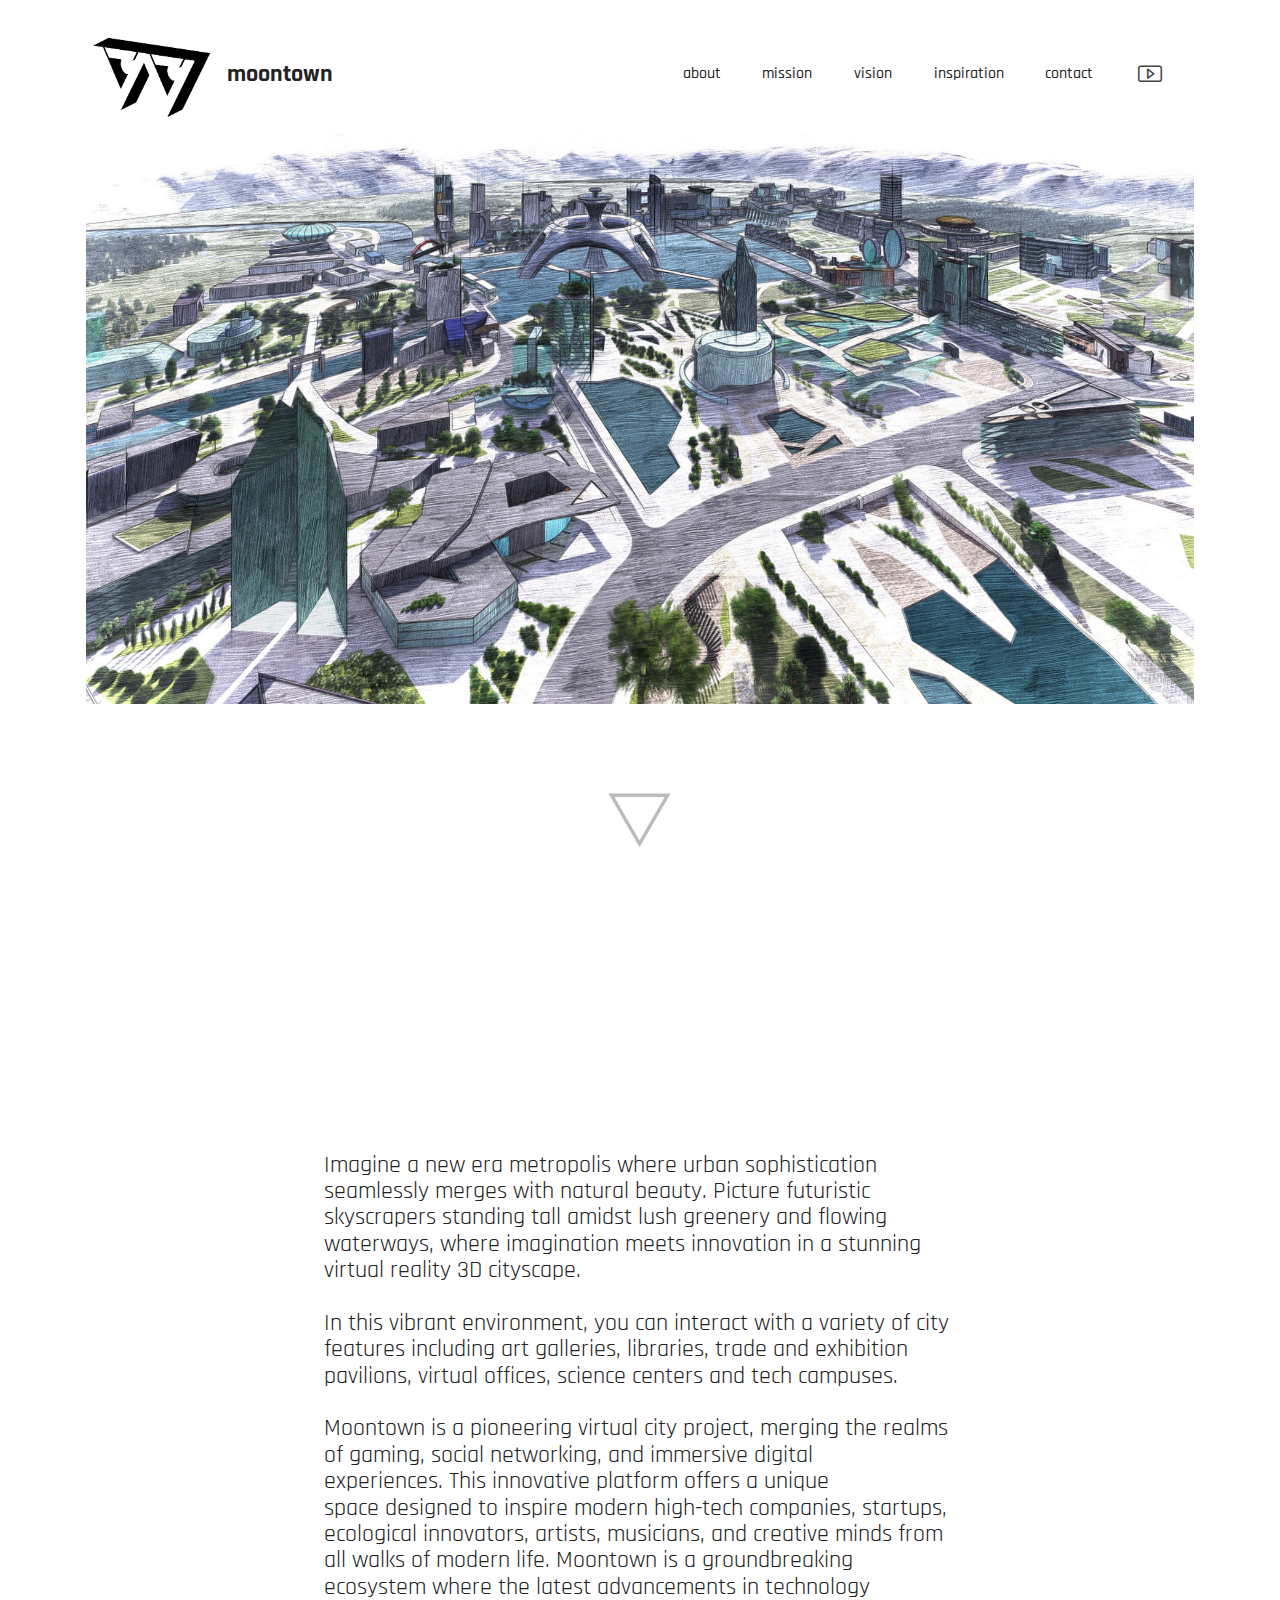
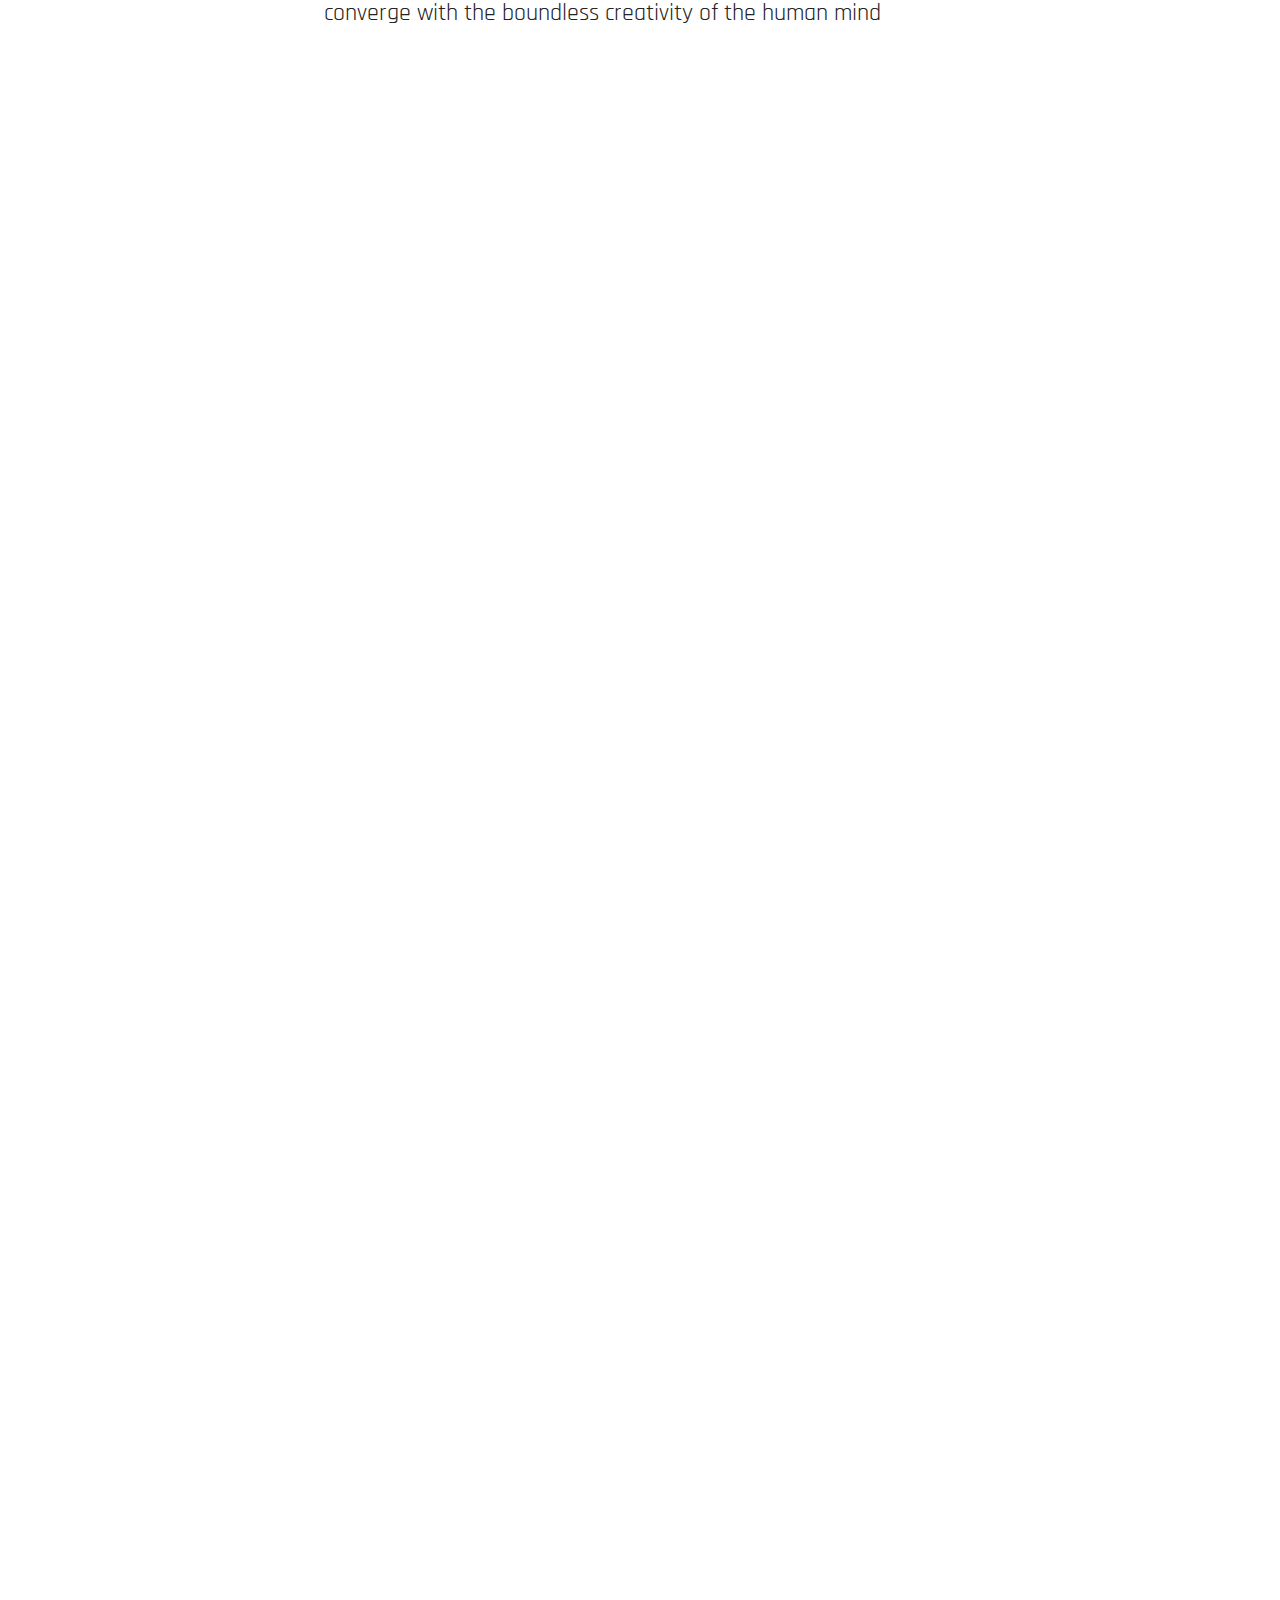
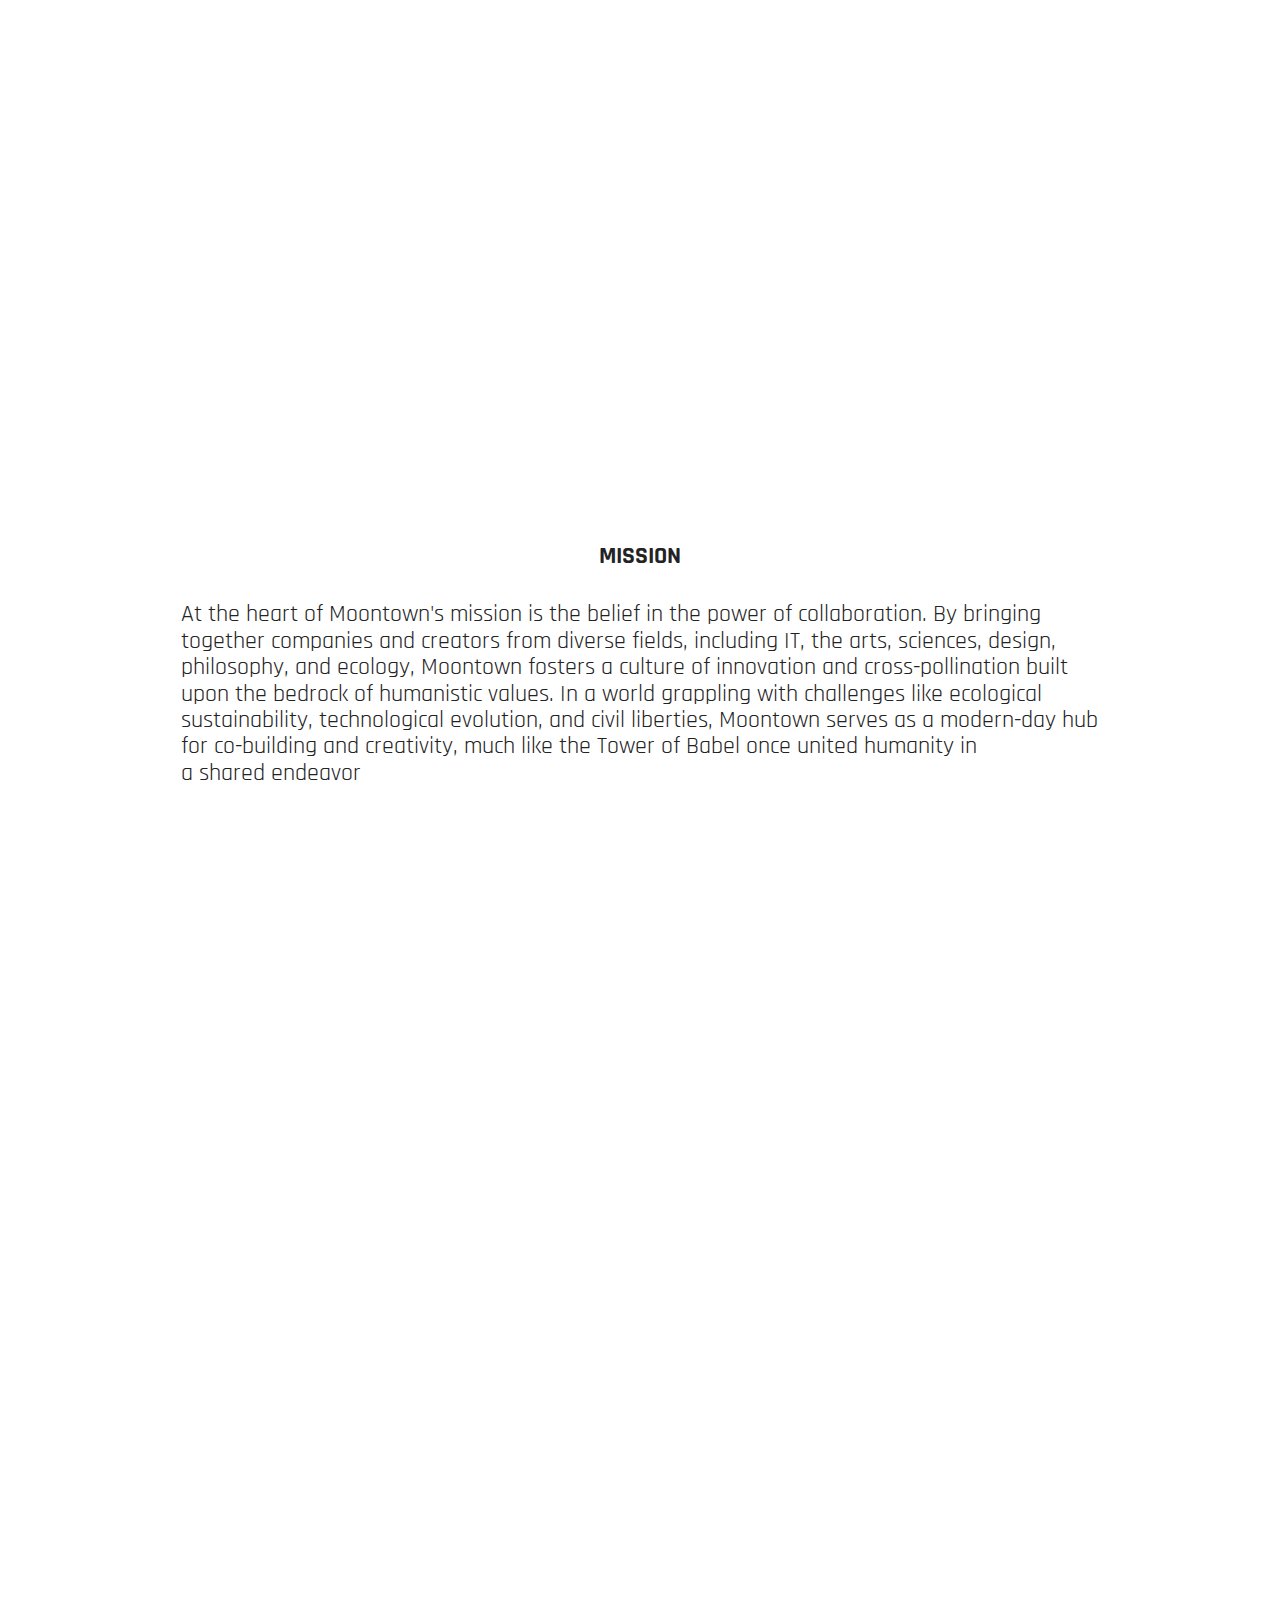
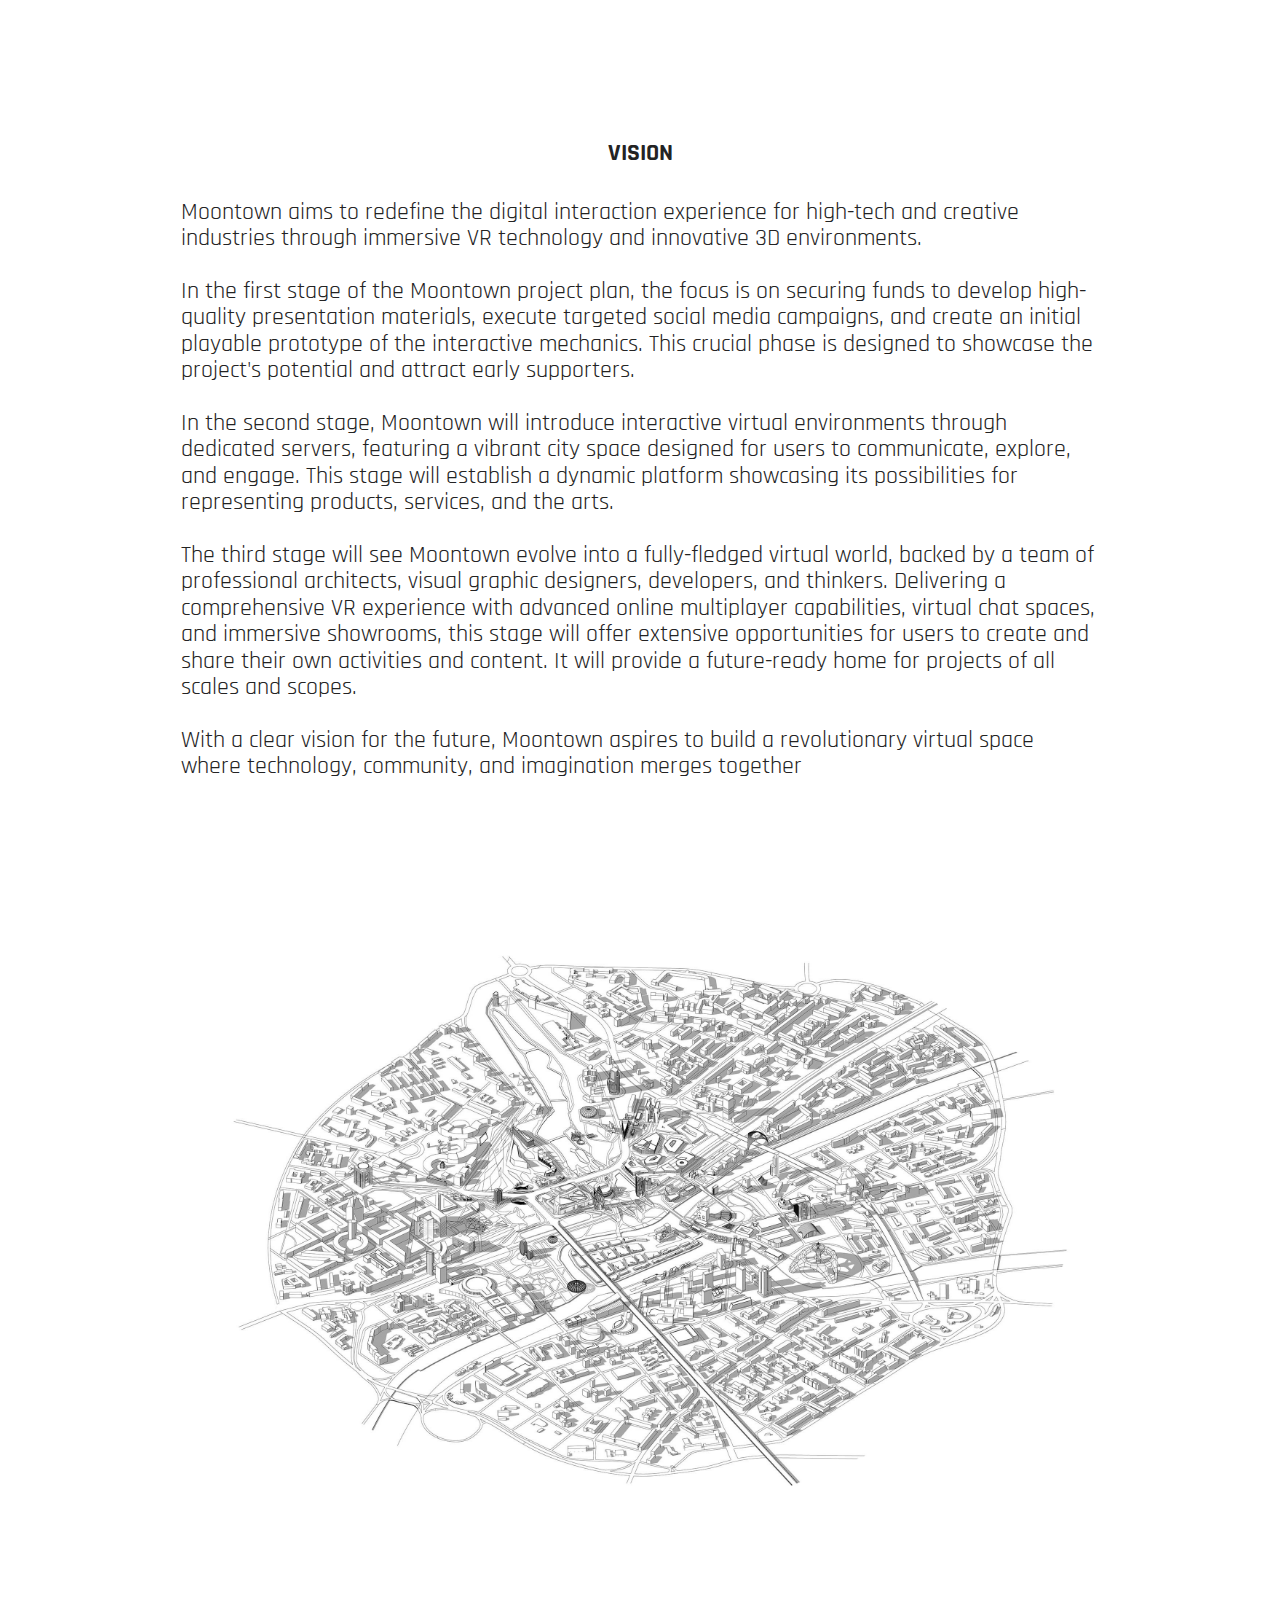
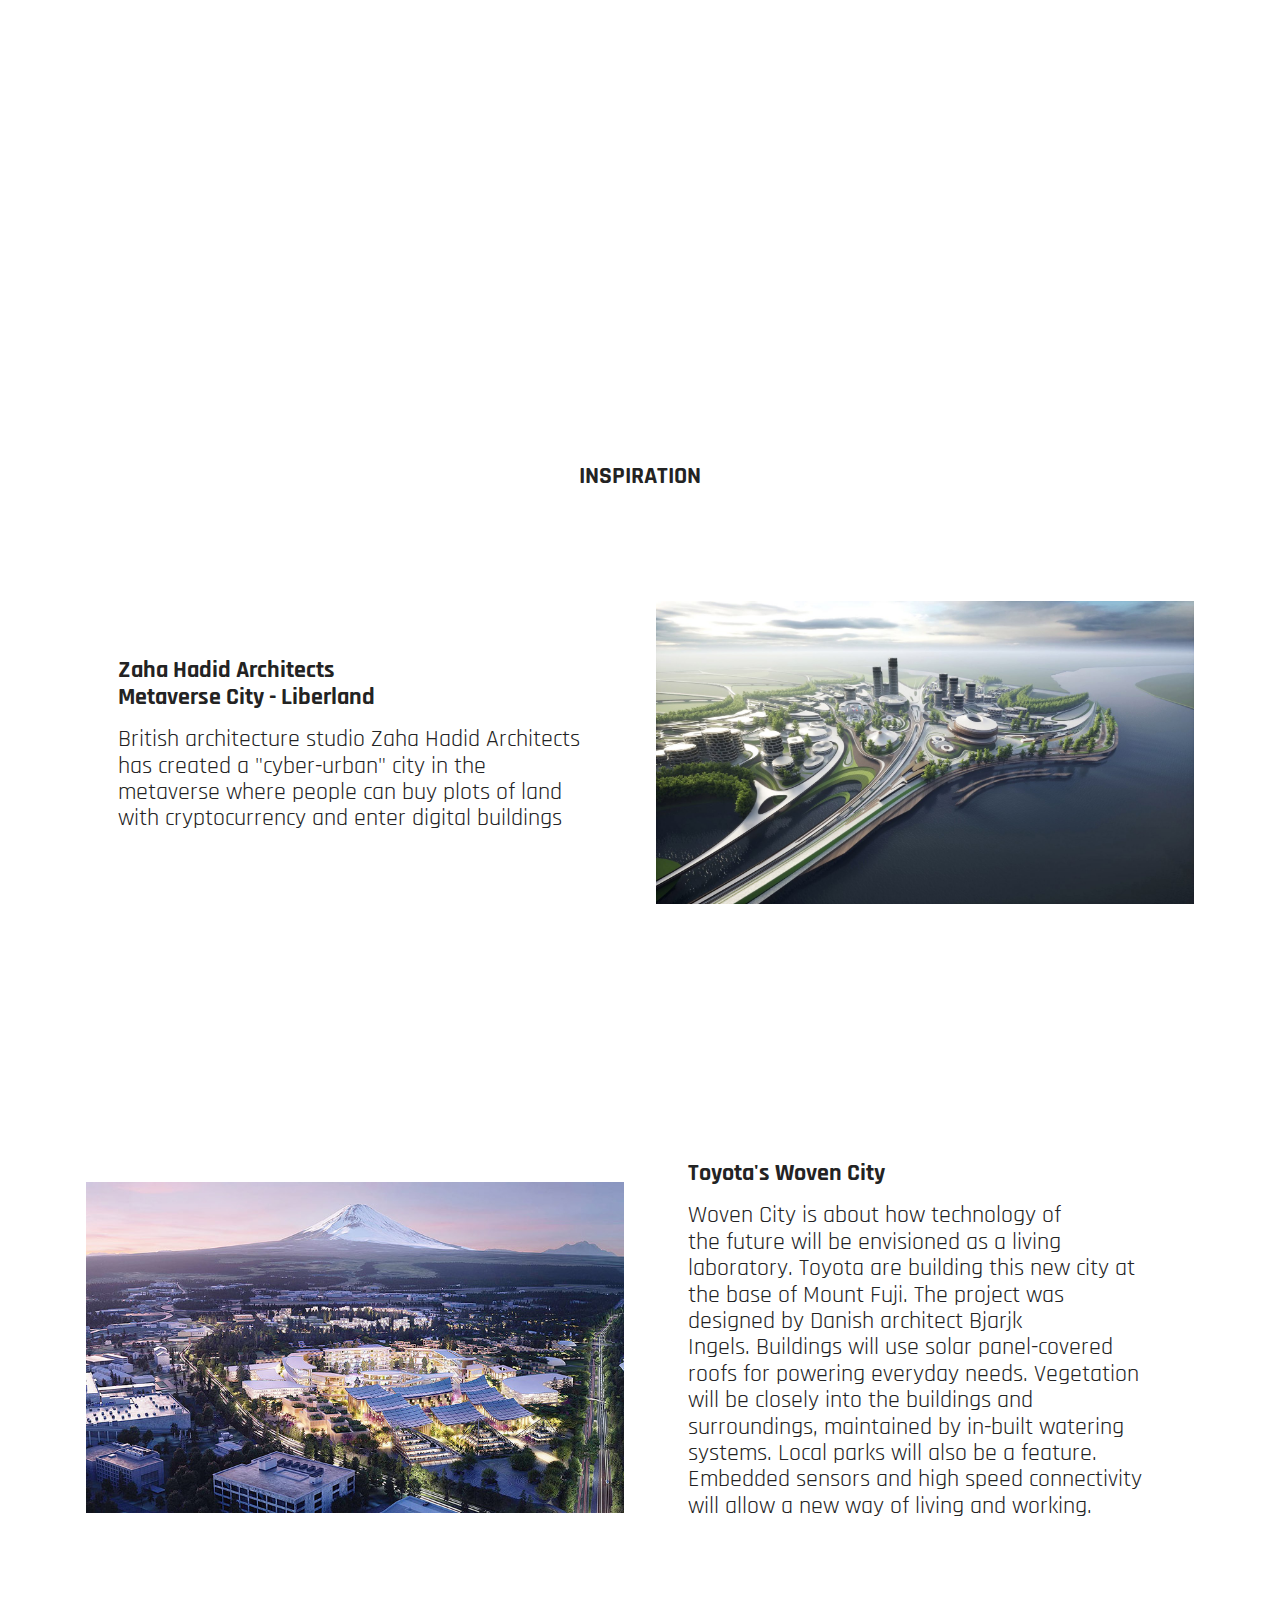
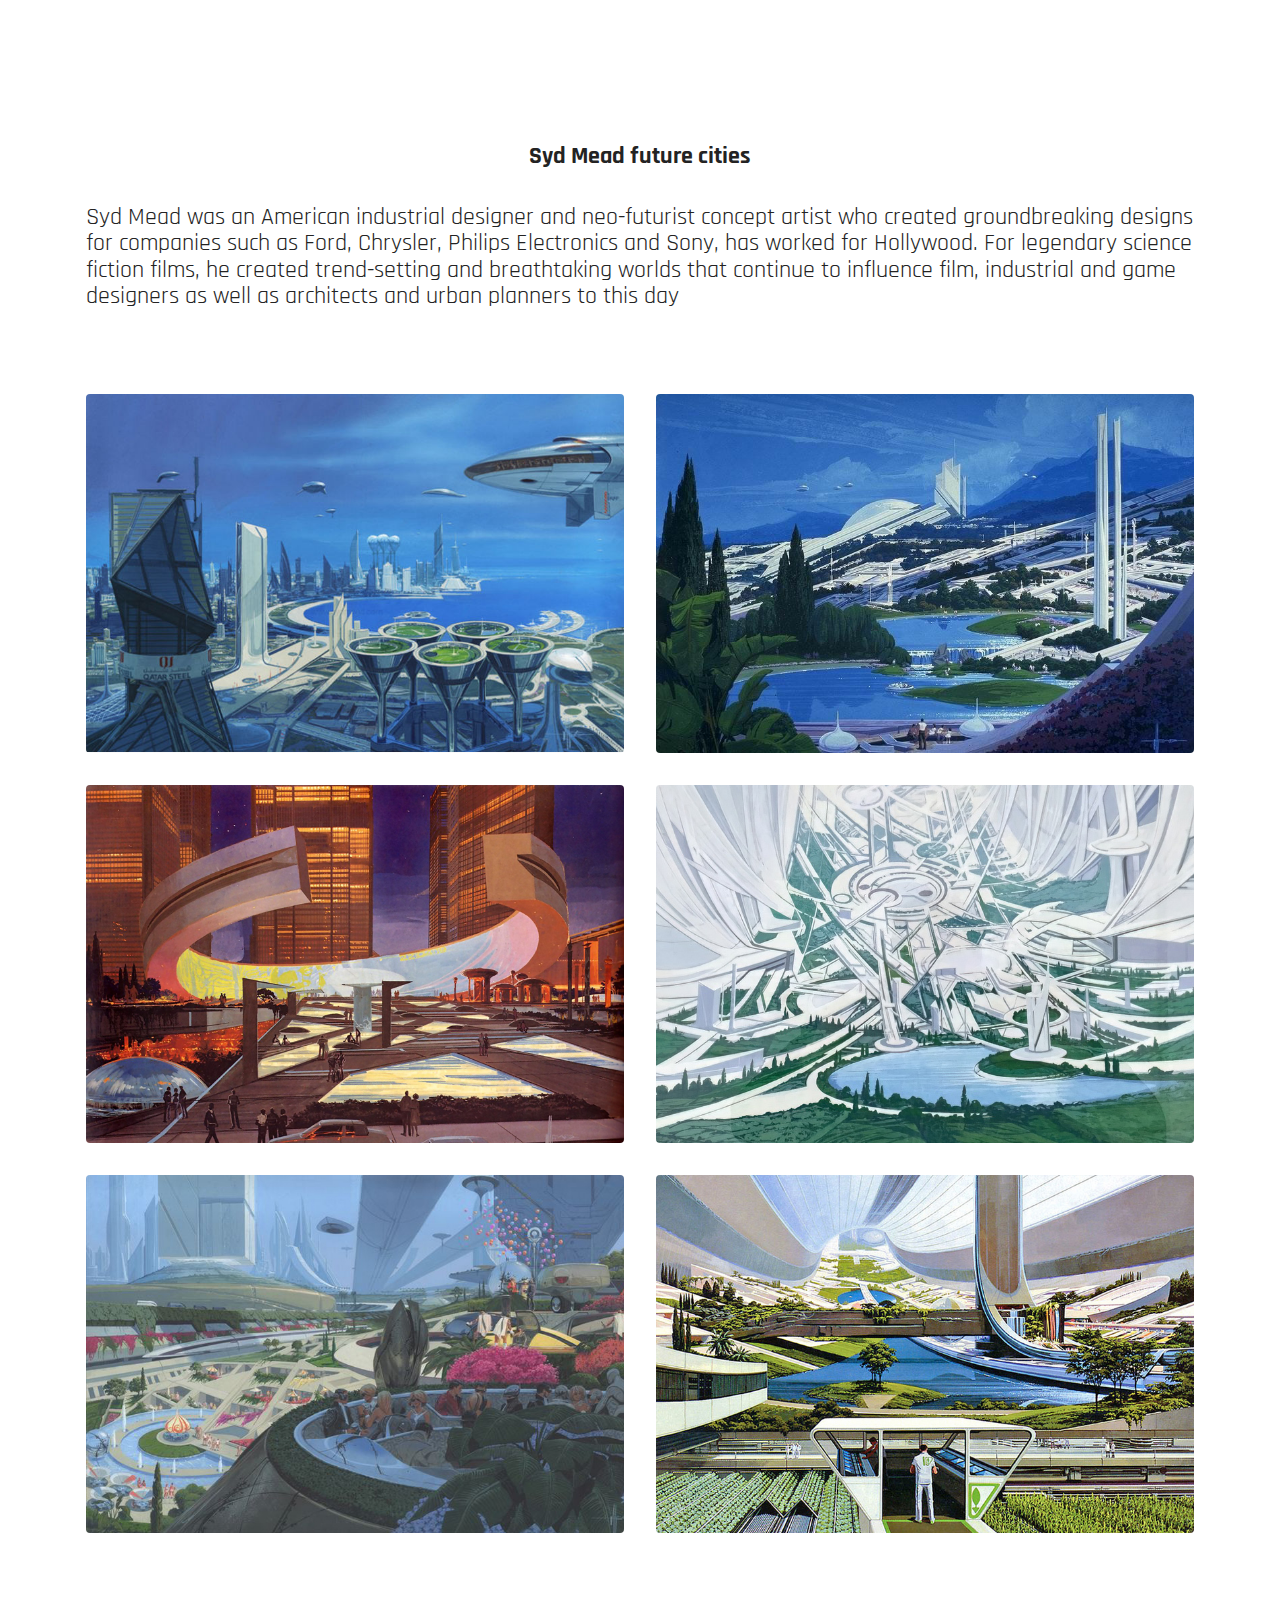
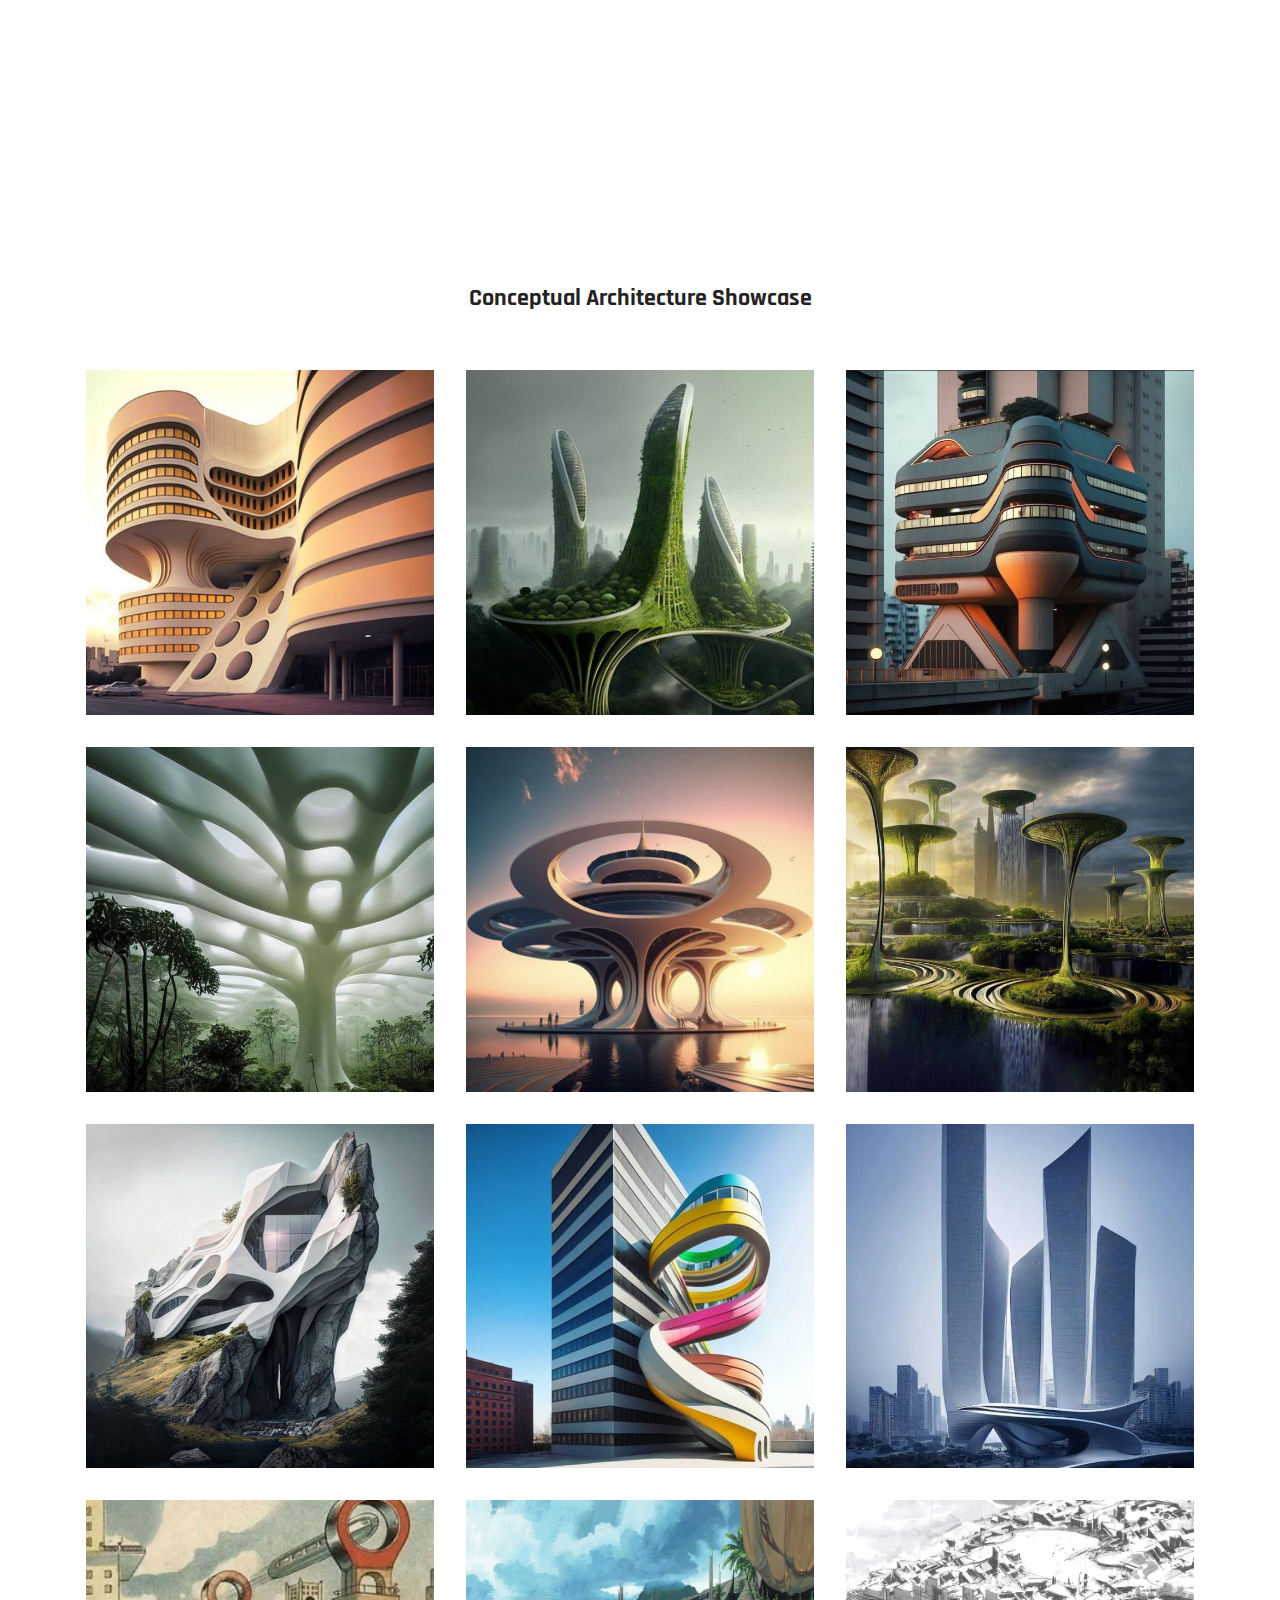
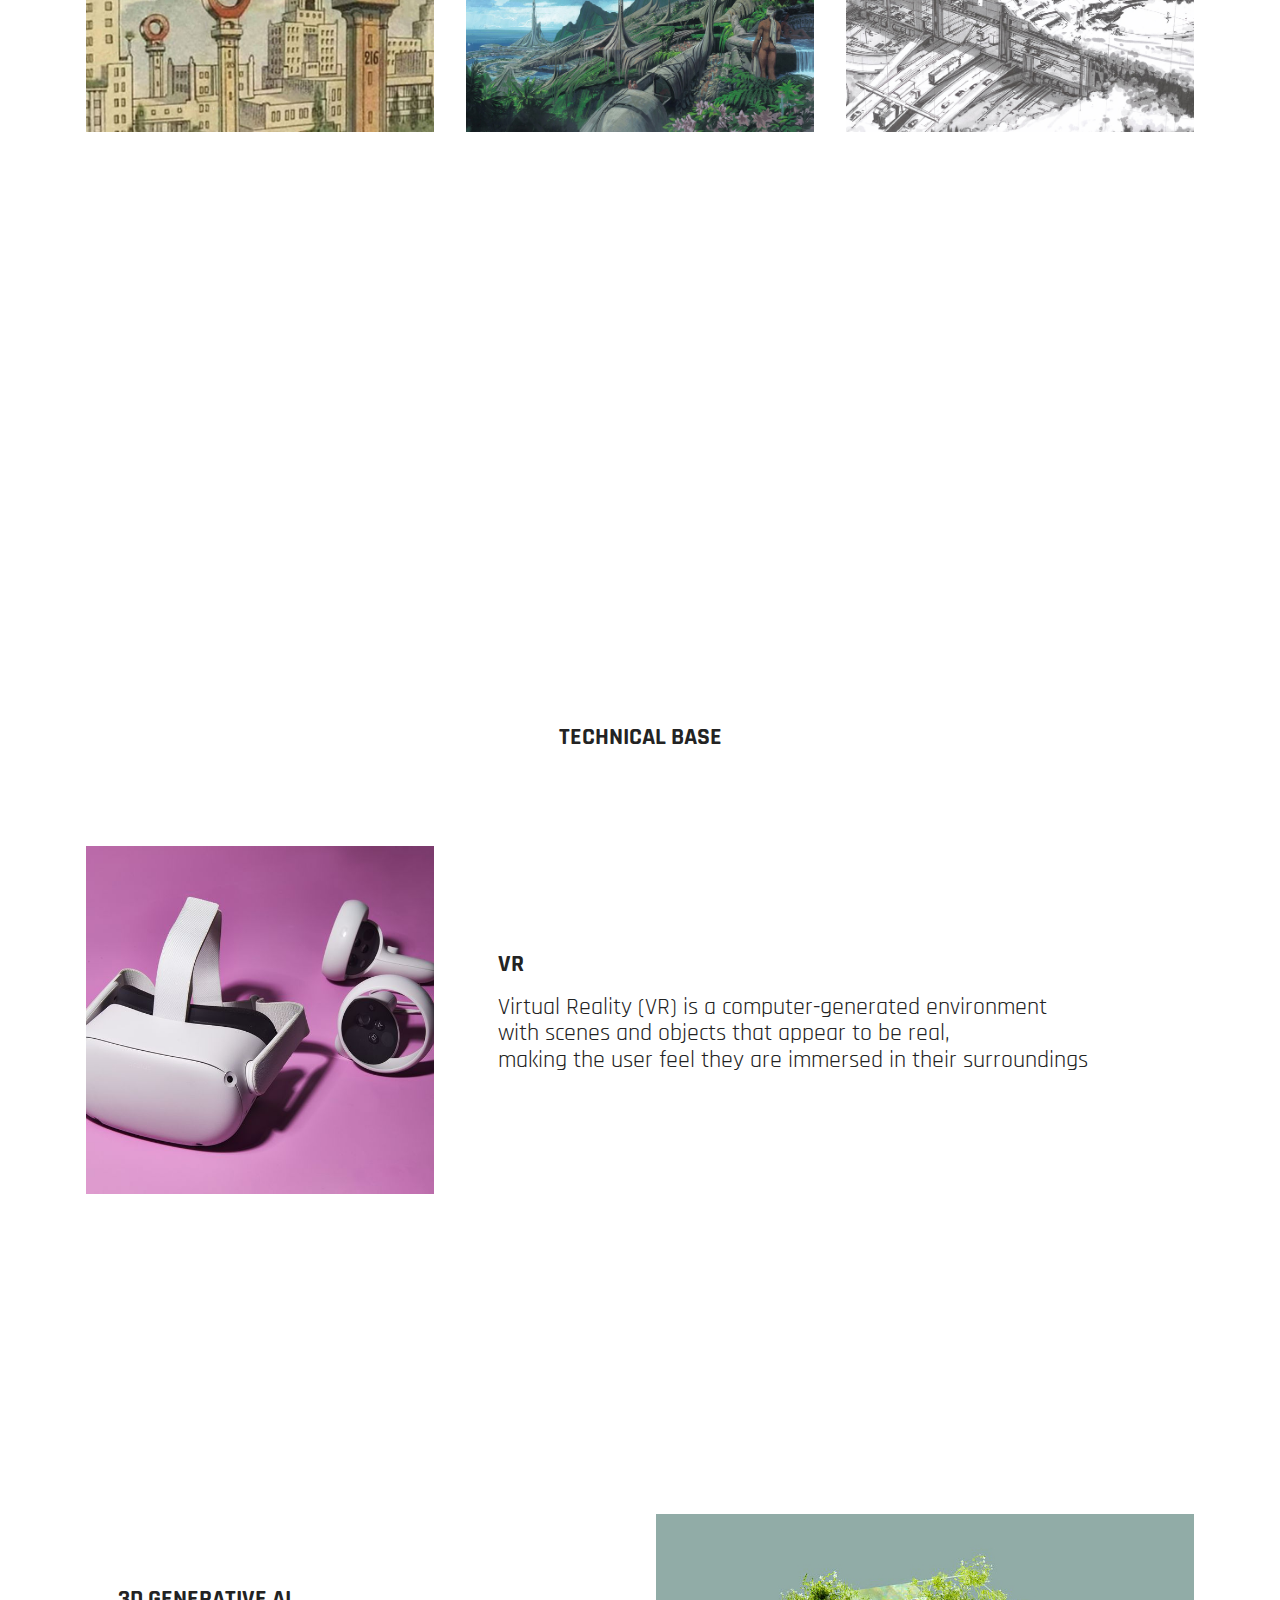
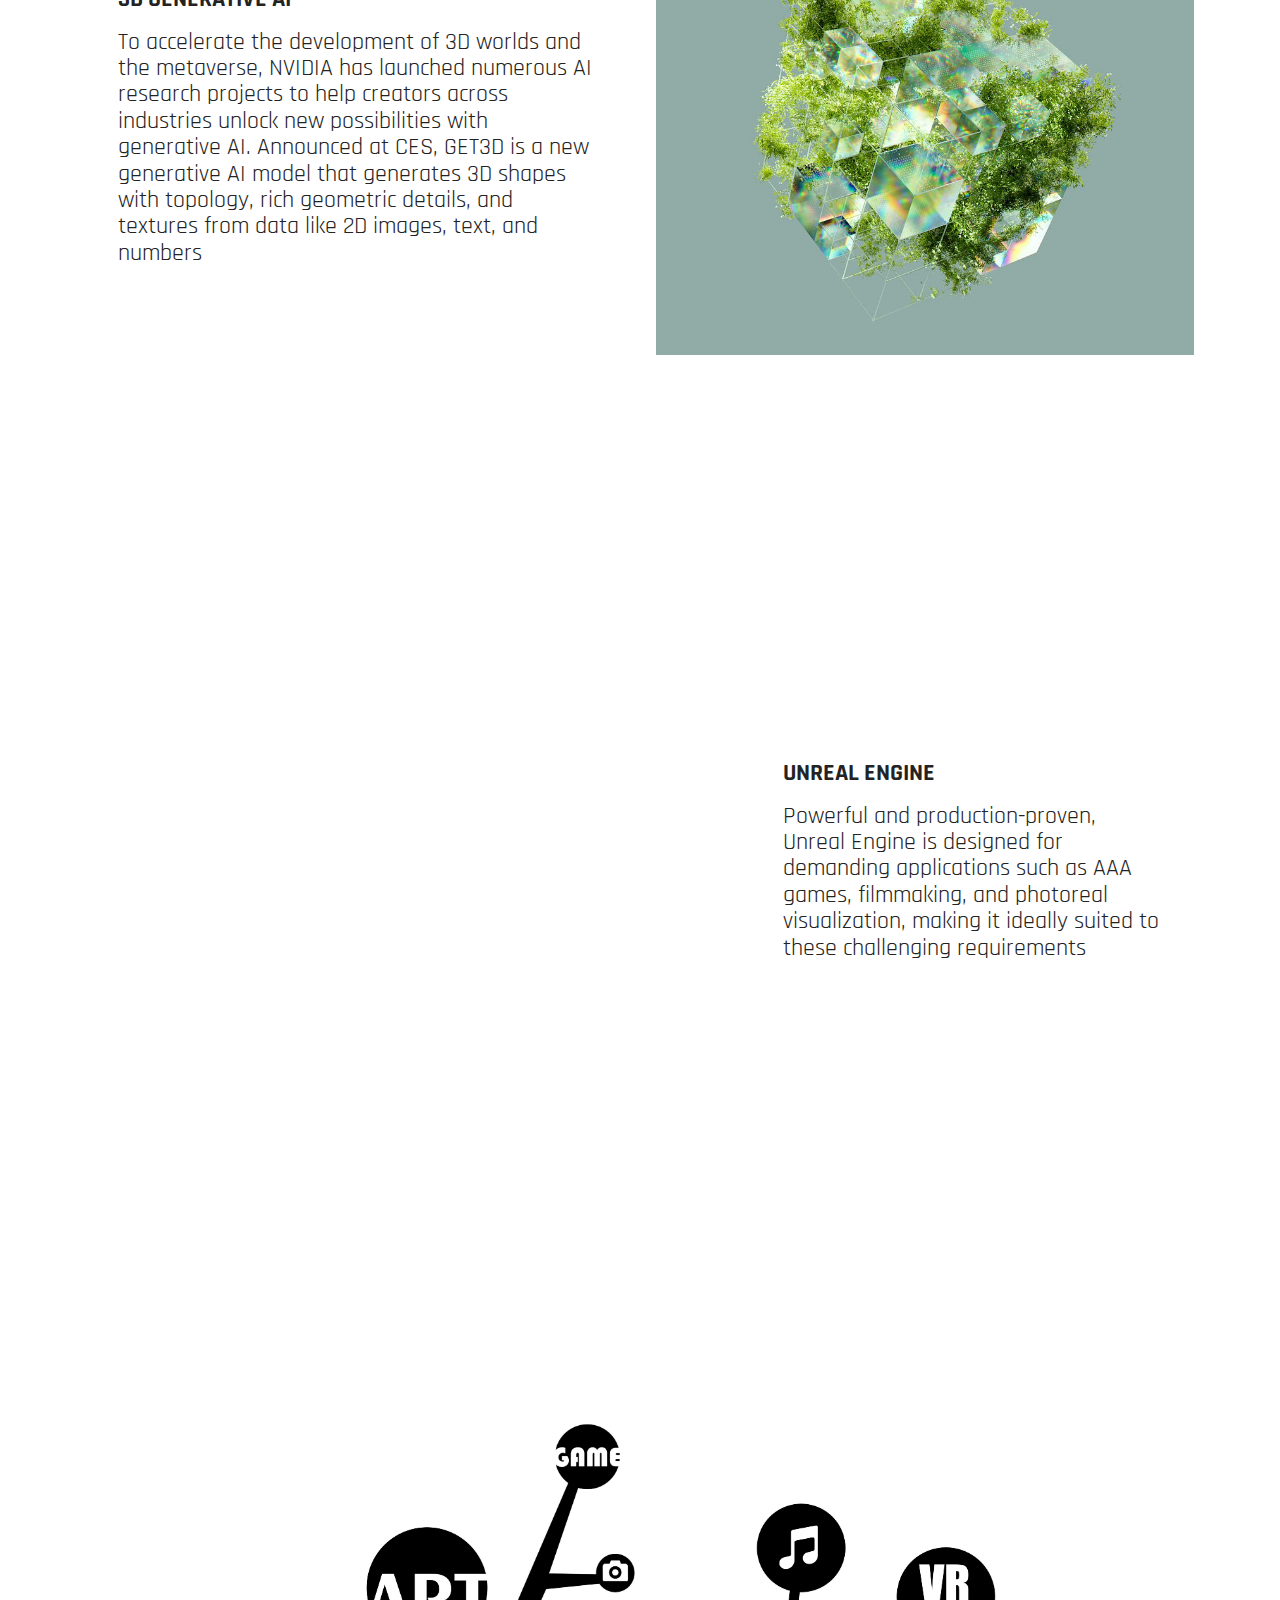
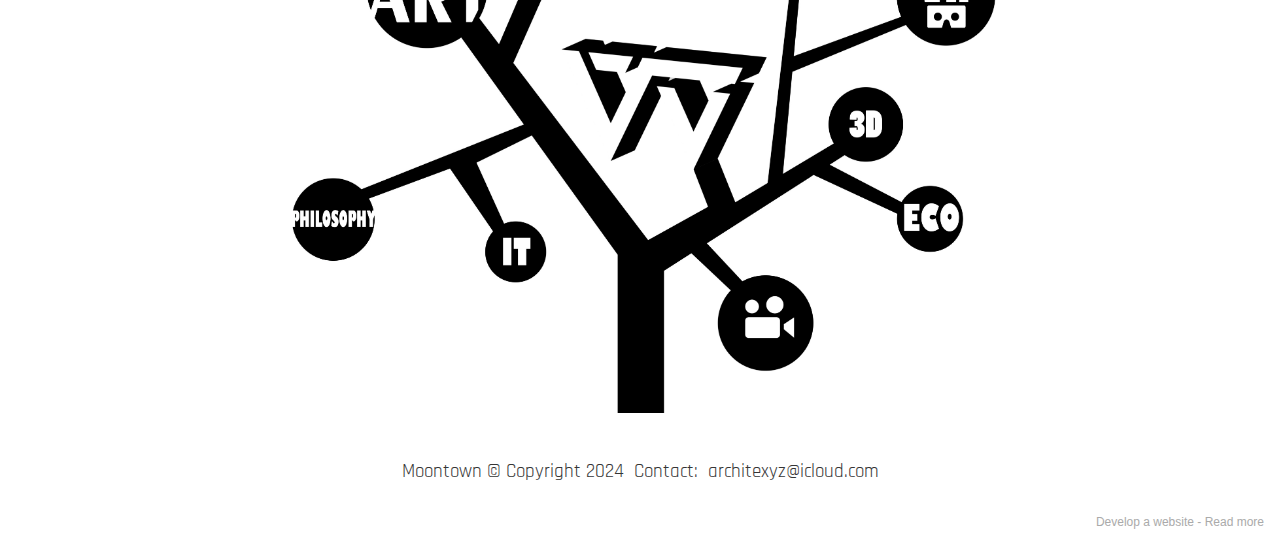
==== commit a18de236: "V15" ====
--- a/index.html
+++ b/index.html
@@ -143,7 +143,7 @@
         
         <div class="row justify-content-center mt-4">
             <div class="col-12 col-md-10 video-block">
-                <div class="video-wrapper"><iframe class="mbr-embedded-video" src="https://www.youtube.com/embed/tMg5w5ohEHQ?rel=0&amp;amp;showinfo=0&amp;autoplay=1&amp;loop=1&amp;playlist=tMg5w5ohEHQ" width="1280" height="720" frameborder="0" allowfullscreen></iframe></div>
+                <div class="video-wrapper"><iframe class="mbr-embedded-video" src="https://www.youtube.com/embed/IlhtKiA0paU?rel=0&amp;amp;showinfo=0&amp;autoplay=1&amp;loop=1&amp;playlist=IlhtKiA0paU" width="1280" height="720" frameborder="0" allowfullscreen></iframe></div>
                 
             </div>
         </div>
@@ -464,8 +464,8 @@
         </div>
         <div class="row mbr-gallery mt-4">
             <div class="col-12 col-md-6 col-lg-4 item gallery-image">
-                <div class="item-wrapper" data-toggle="modal" data-bs-toggle="modal" data-target="#ujtVVIHnbq-modal" data-bs-target="#ujtVVIHnbq-modal">
-                    <img class="w-100" src="assets/images/3.jpg" alt="" data-slide-to="0" data-bs-slide-to="0" data-target="#lb-ujtVVIHnbq" data-bs-target="#lb-ujtVVIHnbq">
+                <div class="item-wrapper" data-toggle="modal" data-bs-toggle="modal" data-target="#ukQWRZG01M-modal" data-bs-target="#ukQWRZG01M-modal">
+                    <img class="w-100" src="assets/images/3.jpg" alt="" data-slide-to="0" data-bs-slide-to="0" data-target="#lb-ukQWRZG01M" data-bs-target="#lb-ukQWRZG01M">
                     <div class="icon-wrapper">
                         <span class="mobi-mbri mobi-mbri-search mbr-iconfont mbr-iconfont-btn"></span>
                     </div>
@@ -473,8 +473,8 @@
                 
             </div>
             <div class="col-12 col-md-6 col-lg-4 item gallery-image">
-                <div class="item-wrapper" data-toggle="modal" data-bs-toggle="modal" data-target="#ujtVVIHnbq-modal" data-bs-target="#ujtVVIHnbq-modal">
-                    <img class="w-100" src="assets/images/4.jpg" alt="" data-slide-to="1" data-bs-slide-to="1" data-target="#lb-ujtVVIHnbq" data-bs-target="#lb-ujtVVIHnbq">
+                <div class="item-wrapper" data-toggle="modal" data-bs-toggle="modal" data-target="#ukQWRZG01M-modal" data-bs-target="#ukQWRZG01M-modal">
+                    <img class="w-100" src="assets/images/4.jpg" alt="" data-slide-to="1" data-bs-slide-to="1" data-target="#lb-ukQWRZG01M" data-bs-target="#lb-ukQWRZG01M">
                     <div class="icon-wrapper">
                         <span class="mobi-mbri mobi-mbri-search mbr-iconfont mbr-iconfont-btn"></span>
                     </div>
@@ -482,40 +482,40 @@
                 
             </div>
             <div class="col-12 col-md-6 col-lg-4 item gallery-image">
-                <div class="item-wrapper" data-toggle="modal" data-bs-toggle="modal" data-target="#ujtVVIHnbq-modal" data-bs-target="#ujtVVIHnbq-modal">
-                    <img class="w-100" src="assets/images/4arch-2.jpg" alt="" data-slide-to="2" data-bs-slide-to="2" data-target="#lb-ujtVVIHnbq" data-bs-target="#lb-ujtVVIHnbq">
+                <div class="item-wrapper" data-toggle="modal" data-bs-toggle="modal" data-target="#ukQWRZG01M-modal" data-bs-target="#ukQWRZG01M-modal">
+                    <img class="w-100" src="assets/images/4arch-2.jpg" alt="" data-slide-to="2" data-bs-slide-to="2" data-target="#lb-ukQWRZG01M" data-bs-target="#lb-ukQWRZG01M">
                     <div class="icon-wrapper">
                         <span class="mobi-mbri mobi-mbri-search mbr-iconfont mbr-iconfont-btn"></span>
                     </div>
                 </div>
                 
             </div><div class="col-12 col-md-6 col-lg-4 item gallery-image">
-                <div class="item-wrapper" data-toggle="modal" data-bs-toggle="modal" data-target="#ujtVVIHnbq-modal" data-bs-target="#ujtVVIHnbq-modal">
-                    <img class="w-100" src="assets/images/5.jpg" alt="" data-slide-to="3" data-bs-slide-to="2" data-target="#lb-ujtVVIHnbq" data-bs-target="#lb-ujtVVIHnbq">
+                <div class="item-wrapper" data-toggle="modal" data-bs-toggle="modal" data-target="#ukQWRZG01M-modal" data-bs-target="#ukQWRZG01M-modal">
+                    <img class="w-100" src="assets/images/5.jpg" alt="" data-slide-to="3" data-bs-slide-to="2" data-target="#lb-ukQWRZG01M" data-bs-target="#lb-ukQWRZG01M">
                     <div class="icon-wrapper">
                         <span class="mobi-mbri mobi-mbri-search mbr-iconfont mbr-iconfont-btn"></span>
                     </div>
                 </div>
                 
             </div><div class="col-12 col-md-6 col-lg-4 item gallery-image">
-                <div class="item-wrapper" data-toggle="modal" data-bs-toggle="modal" data-target="#ujtVVIHnbq-modal" data-bs-target="#ujtVVIHnbq-modal">
-                    <img class="w-100" src="assets/images/4arch-5.jpg" alt="" data-slide-to="4" data-bs-slide-to="2" data-target="#lb-ujtVVIHnbq" data-bs-target="#lb-ujtVVIHnbq">
+                <div class="item-wrapper" data-toggle="modal" data-bs-toggle="modal" data-target="#ukQWRZG01M-modal" data-bs-target="#ukQWRZG01M-modal">
+                    <img class="w-100" src="assets/images/4arch-5.jpg" alt="" data-slide-to="4" data-bs-slide-to="2" data-target="#lb-ukQWRZG01M" data-bs-target="#lb-ukQWRZG01M">
                     <div class="icon-wrapper">
                         <span class="mobi-mbri mobi-mbri-search mbr-iconfont mbr-iconfont-btn"></span>
                     </div>
                 </div>
                 
             </div><div class="col-12 col-md-6 col-lg-4 item gallery-image">
-                <div class="item-wrapper" data-toggle="modal" data-bs-toggle="modal" data-target="#ujtVVIHnbq-modal" data-bs-target="#ujtVVIHnbq-modal">
-                    <img class="w-100" src="assets/images/4arch-4.jpg" alt="" data-slide-to="5" data-bs-slide-to="2" data-target="#lb-ujtVVIHnbq" data-bs-target="#lb-ujtVVIHnbq">
+                <div class="item-wrapper" data-toggle="modal" data-bs-toggle="modal" data-target="#ukQWRZG01M-modal" data-bs-target="#ukQWRZG01M-modal">
+                    <img class="w-100" src="assets/images/4arch-4.jpg" alt="" data-slide-to="5" data-bs-slide-to="2" data-target="#lb-ukQWRZG01M" data-bs-target="#lb-ukQWRZG01M">
                     <div class="icon-wrapper">
                         <span class="mobi-mbri mobi-mbri-search mbr-iconfont mbr-iconfont-btn"></span>
                     </div>
                 </div>
                 
             </div><div class="col-12 col-md-6 col-lg-4 item gallery-image">
-                <div class="item-wrapper" data-toggle="modal" data-bs-toggle="modal" data-target="#ujtVVIHnbq-modal" data-bs-target="#ujtVVIHnbq-modal">
-                    <img class="w-100" src="assets/images/4arch-3.jpg" alt="" data-slide-to="6" data-bs-slide-to="2" data-target="#lb-ujtVVIHnbq" data-bs-target="#lb-ujtVVIHnbq">
+                <div class="item-wrapper" data-toggle="modal" data-bs-toggle="modal" data-target="#ukQWRZG01M-modal" data-bs-target="#ukQWRZG01M-modal">
+                    <img class="w-100" src="assets/images/4arch-3.jpg" alt="" data-slide-to="6" data-bs-slide-to="2" data-target="#lb-ukQWRZG01M" data-bs-target="#lb-ukQWRZG01M">
                     <div class="icon-wrapper">
                         <span class="mobi-mbri mobi-mbri-search mbr-iconfont mbr-iconfont-btn"></span>
                     </div>
@@ -523,53 +523,53 @@
                 
             </div>
             <div class="col-12 col-md-6 col-lg-4 item gallery-image">
-                <div class="item-wrapper" data-toggle="modal" data-bs-toggle="modal" data-target="#ujtVVIHnbq-modal" data-bs-target="#ujtVVIHnbq-modal">
-                    <img class="w-100" src="assets/images/6.jpg" alt="" data-slide-to="7" data-bs-slide-to="3" data-target="#lb-ujtVVIHnbq" data-bs-target="#lb-ujtVVIHnbq">
+                <div class="item-wrapper" data-toggle="modal" data-bs-toggle="modal" data-target="#ukQWRZG01M-modal" data-bs-target="#ukQWRZG01M-modal">
+                    <img class="w-100" src="assets/images/6.jpg" alt="" data-slide-to="7" data-bs-slide-to="3" data-target="#lb-ukQWRZG01M" data-bs-target="#lb-ukQWRZG01M">
                     <div class="icon-wrapper">
                         <span class="mobi-mbri mobi-mbri-search mbr-iconfont mbr-iconfont-btn"></span>
                     </div>
                 </div>
                 
             </div><div class="col-12 col-md-6 col-lg-4 item gallery-image">
-                <div class="item-wrapper" data-toggle="modal" data-bs-toggle="modal" data-target="#ujtVVIHnbq-modal" data-bs-target="#ujtVVIHnbq-modal">
-                    <img class="w-100" src="assets/images/7.jpg" alt="" data-slide-to="8" data-bs-slide-to="3" data-target="#lb-ujtVVIHnbq" data-bs-target="#lb-ujtVVIHnbq">
+                <div class="item-wrapper" data-toggle="modal" data-bs-toggle="modal" data-target="#ukQWRZG01M-modal" data-bs-target="#ukQWRZG01M-modal">
+                    <img class="w-100" src="assets/images/7.jpg" alt="" data-slide-to="8" data-bs-slide-to="3" data-target="#lb-ukQWRZG01M" data-bs-target="#lb-ukQWRZG01M">
                     <div class="icon-wrapper">
                         <span class="mobi-mbri mobi-mbri-search mbr-iconfont mbr-iconfont-btn"></span>
                     </div>
                 </div>
                 
             </div><div class="col-12 col-md-6 col-lg-4 item gallery-image">
-                <div class="item-wrapper" data-toggle="modal" data-bs-toggle="modal" data-target="#ujtVVIHnbq-modal" data-bs-target="#ujtVVIHnbq-modal">
-                    <img class="w-100" src="assets/images/5-800x533.jpg" alt="" data-slide-to="9" data-bs-slide-to="3" data-target="#lb-ujtVVIHnbq" data-bs-target="#lb-ujtVVIHnbq">
+                <div class="item-wrapper" data-toggle="modal" data-bs-toggle="modal" data-target="#ukQWRZG01M-modal" data-bs-target="#ukQWRZG01M-modal">
+                    <img class="w-100" src="assets/images/5-800x533.jpg" alt="" data-slide-to="9" data-bs-slide-to="3" data-target="#lb-ukQWRZG01M" data-bs-target="#lb-ukQWRZG01M">
                     <div class="icon-wrapper">
                         <span class="mobi-mbri mobi-mbri-search mbr-iconfont mbr-iconfont-btn"></span>
                     </div>
                 </div>
                 
             </div><div class="col-12 col-md-6 col-lg-4 item gallery-image">
-                <div class="item-wrapper" data-toggle="modal" data-bs-toggle="modal" data-target="#ujtVVIHnbq-modal" data-bs-target="#ujtVVIHnbq-modal">
-                    <img class="w-100" src="assets/images/5x-1hw2fpok-site.jpg" alt="" data-slide-to="10" data-bs-slide-to="3" data-target="#lb-ujtVVIHnbq" data-bs-target="#lb-ujtVVIHnbq">
+                <div class="item-wrapper" data-toggle="modal" data-bs-toggle="modal" data-target="#ukQWRZG01M-modal" data-bs-target="#ukQWRZG01M-modal">
+                    <img class="w-100" src="assets/images/5x-1hw2fpok-site.jpg" alt="" data-slide-to="10" data-bs-slide-to="3" data-target="#lb-ukQWRZG01M" data-bs-target="#lb-ukQWRZG01M">
                     <div class="icon-wrapper">
                         <span class="mobi-mbri mobi-mbri-search mbr-iconfont mbr-iconfont-btn"></span>
                     </div>
                 </div>
                 
             </div><div class="col-12 col-md-6 col-lg-4 item gallery-image">
-                <div class="item-wrapper" data-toggle="modal" data-bs-toggle="modal" data-target="#ujtVVIHnbq-modal" data-bs-target="#ujtVVIHnbq-modal">
-                    <img class="w-100" src="assets/images/16-4-site.jpg" alt="" data-slide-to="11" data-bs-slide-to="3" data-target="#lb-ujtVVIHnbq" data-bs-target="#lb-ujtVVIHnbq">
-                    <div class="icon-wrapper">
-                        <span class="mobi-mbri mobi-mbri-search mbr-iconfont mbr-iconfont-btn"></span>
-                    </div>
-                </div>
-                
-            </div>
-        </div>
-
-        <div class="modal mbr-slider" tabindex="-1" role="dialog" aria-hidden="true" id="ujtVVIHnbq-modal">
+                <div class="item-wrapper" data-toggle="modal" data-bs-toggle="modal" data-target="#ukQWRZG01M-modal" data-bs-target="#ukQWRZG01M-modal">
+                    <img class="w-100" src="assets/images/16-4-site.jpg" alt="" data-slide-to="11" data-bs-slide-to="3" data-target="#lb-ukQWRZG01M" data-bs-target="#lb-ukQWRZG01M">
+                    <div class="icon-wrapper">
+                        <span class="mobi-mbri mobi-mbri-search mbr-iconfont mbr-iconfont-btn"></span>
+                    </div>
+                </div>
+                
+            </div>
+        </div>
+
+        <div class="modal mbr-slider" tabindex="-1" role="dialog" aria-hidden="true" id="ukQWRZG01M-modal">
             <div class="modal-dialog" role="document">
                 <div class="modal-content">
                     <div class="modal-body">
-                        <div class="carousel slide carousel-fade" id="lb-ujtVVIHnbq" data-interval="5000" data-bs-interval="5000">
+                        <div class="carousel slide carousel-fade" id="lb-ukQWRZG01M" data-interval="5000" data-bs-interval="5000">
                             <div class="carousel-inner">
                                 <div class="carousel-item active">
                                     <img class="d-block w-100" src="assets/images/3.jpg" alt="">
@@ -601,18 +601,18 @@
                                 </div>
                             </div>
                             <ol class="carousel-indicators">
-                                <li data-slide-to="0" data-bs-slide-to="0" class="active" data-target="#lb-ujtVVIHnbq" data-bs-target="#lb-ujtVVIHnbq"></li>
-                                <li data-slide-to="1" data-bs-slide-to="1" data-target="#lb-ujtVVIHnbq" data-bs-target="#lb-ujtVVIHnbq"></li>
-                                <li data-slide-to="2" data-bs-slide-to="2" data-target="#lb-ujtVVIHnbq" data-bs-target="#lb-ujtVVIHnbq"></li><li data-slide-to="3" data-bs-slide-to="3" data-target="#lb-ujtVVIHnbq" data-bs-target="#lb-ujtVVIHnbq"></li><li data-slide-to="4" data-bs-slide-to="4" data-target="#lb-ujtVVIHnbq" data-bs-target="#lb-ujtVVIHnbq"></li><li data-slide-to="5" data-bs-slide-to="5" data-target="#lb-ujtVVIHnbq" data-bs-target="#lb-ujtVVIHnbq"></li><li data-slide-to="6" data-bs-slide-to="6" data-target="#lb-ujtVVIHnbq" data-bs-target="#lb-ujtVVIHnbq"></li>
-                                <li data-slide-to="7" data-bs-slide-to="7" data-target="#lb-ujtVVIHnbq" data-bs-target="#lb-ujtVVIHnbq"></li><li data-slide-to="8" data-bs-slide-to="8" data-target="#lb-ujtVVIHnbq" data-bs-target="#lb-ujtVVIHnbq"></li><li data-slide-to="9" data-bs-slide-to="9" data-target="#lb-ujtVVIHnbq" data-bs-target="#lb-ujtVVIHnbq"></li><li data-slide-to="10" data-bs-slide-to="10" data-target="#lb-ujtVVIHnbq" data-bs-target="#lb-ujtVVIHnbq"></li><li data-slide-to="11" data-bs-slide-to="11" data-target="#lb-ujtVVIHnbq" data-bs-target="#lb-ujtVVIHnbq"></li>
+                                <li data-slide-to="0" data-bs-slide-to="0" class="active" data-target="#lb-ukQWRZG01M" data-bs-target="#lb-ukQWRZG01M"></li>
+                                <li data-slide-to="1" data-bs-slide-to="1" data-target="#lb-ukQWRZG01M" data-bs-target="#lb-ukQWRZG01M"></li>
+                                <li data-slide-to="2" data-bs-slide-to="2" data-target="#lb-ukQWRZG01M" data-bs-target="#lb-ukQWRZG01M"></li><li data-slide-to="3" data-bs-slide-to="3" data-target="#lb-ukQWRZG01M" data-bs-target="#lb-ukQWRZG01M"></li><li data-slide-to="4" data-bs-slide-to="4" data-target="#lb-ukQWRZG01M" data-bs-target="#lb-ukQWRZG01M"></li><li data-slide-to="5" data-bs-slide-to="5" data-target="#lb-ukQWRZG01M" data-bs-target="#lb-ukQWRZG01M"></li><li data-slide-to="6" data-bs-slide-to="6" data-target="#lb-ukQWRZG01M" data-bs-target="#lb-ukQWRZG01M"></li>
+                                <li data-slide-to="7" data-bs-slide-to="7" data-target="#lb-ukQWRZG01M" data-bs-target="#lb-ukQWRZG01M"></li><li data-slide-to="8" data-bs-slide-to="8" data-target="#lb-ukQWRZG01M" data-bs-target="#lb-ukQWRZG01M"></li><li data-slide-to="9" data-bs-slide-to="9" data-target="#lb-ukQWRZG01M" data-bs-target="#lb-ukQWRZG01M"></li><li data-slide-to="10" data-bs-slide-to="10" data-target="#lb-ukQWRZG01M" data-bs-target="#lb-ukQWRZG01M"></li><li data-slide-to="11" data-bs-slide-to="11" data-target="#lb-ukQWRZG01M" data-bs-target="#lb-ukQWRZG01M"></li>
                             </ol>
                             <a role="button" href="" class="close" data-dismiss="modal" data-bs-dismiss="modal" aria-label="Close">
                             </a>
-                            <a class="carousel-control-prev carousel-control" role="button" data-slide="prev" data-bs-slide="prev" href="#lb-ujtVVIHnbq">
+                            <a class="carousel-control-prev carousel-control" role="button" data-slide="prev" data-bs-slide="prev" href="#lb-ukQWRZG01M">
                                 <span class="mobi-mbri mobi-mbri-arrow-prev" aria-hidden="true"></span>
                                 <span class="sr-only visually-hidden">Previous</span>
                             </a>
-                            <a class="carousel-control-next carousel-control" role="button" data-slide="next" data-bs-slide="next" href="#lb-ujtVVIHnbq">
+                            <a class="carousel-control-next carousel-control" role="button" data-slide="next" data-bs-slide="next" href="#lb-ukQWRZG01M">
                                 <span class="mobi-mbri mobi-mbri-arrow-next" aria-hidden="true"></span>
                                 <span class="sr-only visually-hidden">Next</span>
                             </a>
@@ -759,7 +759,7 @@
             </div>
         </div>
     </div>
-</section><section style="background-color: #fff; font-family: -apple-system, BlinkMacSystemFont, 'Segoe UI', 'Roboto', 'Helvetica Neue', Arial, sans-serif; color:#aaa; font-size:12px; padding: 0; align-items: center; display: flex;"><a href="https://mobirise.site/t" style="flex: 1 1; height: 3rem; padding-left: 1rem;"></a><p style="flex: 0 0 auto; margin:0; padding-right:1rem;">Created with Mobirise - <a href="https://mobirise.site/m" style="color:#aaa;">Go now</a></p></section><script src="assets/web/assets/jquery/jquery.min.js"></script>  <script src="assets/popper/popper.min.js"></script>  <script src="assets/tether/tether.min.js"></script>  <script src="assets/bootstrap/js/bootstrap.min.js"></script>  <script src="assets/smoothscroll/smooth-scroll.js"></script>  <script src="assets/dropdown/js/nav-dropdown.js"></script>  <script src="assets/dropdown/js/navbar-dropdown.js"></script>  <script src="assets/touchswipe/jquery.touch-swipe.min.js"></script>  <script src="assets/parallax/jarallax.min.js"></script>  <script src="assets/playervimeo/vimeo_player.js"></script>  <script src="assets/theme/js/script.js"></script>  
+</section><section style="background-color: #fff; font-family: -apple-system, BlinkMacSystemFont, 'Segoe UI', 'Roboto', 'Helvetica Neue', Arial, sans-serif; color:#aaa; font-size:12px; padding: 0; align-items: center; display: flex;"><a href="https://mobirise.site/i" style="flex: 1 1; height: 3rem; padding-left: 1rem;"></a><p style="flex: 0 0 auto; margin:0; padding-right:1rem;">Develop a website - <a href="https://mobirise.site/v" style="color:#aaa;">Read more</a></p></section><script src="assets/web/assets/jquery/jquery.min.js"></script>  <script src="assets/popper/popper.min.js"></script>  <script src="assets/tether/tether.min.js"></script>  <script src="assets/bootstrap/js/bootstrap.min.js"></script>  <script src="assets/smoothscroll/smooth-scroll.js"></script>  <script src="assets/dropdown/js/nav-dropdown.js"></script>  <script src="assets/dropdown/js/navbar-dropdown.js"></script>  <script src="assets/touchswipe/jquery.touch-swipe.min.js"></script>  <script src="assets/parallax/jarallax.min.js"></script>  <script src="assets/playervimeo/vimeo_player.js"></script>  <script src="assets/theme/js/script.js"></script>  
   
   
  <div id="scrollToTop" class="scrollToTop mbr-arrow-up"><a style="text-align: center;"><i class="mbr-arrow-up-icon mbr-arrow-up-icon-cm cm-icon cm-icon-smallarrow-up"></i></a></div>
--- a/assets/mobirise/css/mbr-additional.css
+++ b/assets/mobirise/css/mbr-additional.css
@@ -5944,8 +5944,8 @@
   color: #353535;
 }
 .cid-ujm1hIW7OU {
-  padding-top: 6rem;
-  padding-bottom: 0rem;
+  padding-top: 2rem;
+  padding-bottom: 7rem;
   background-color: #ffffff;
 }
 .cid-ujm1hIW7OU .mbr-fallback-image.disabled {
@@ -5999,8 +5999,8 @@
   text-align: left;
 }
 .cid-ujm3dOj07A {
-  padding-top: 0rem;
-  padding-bottom: 0rem;
+  padding-top: 3rem;
+  padding-bottom: 10rem;
   background-color: #ffffff;
 }
 .cid-ujm3dOj07A .social-row .soc-item {
@@ -6024,28 +6024,28 @@
 .cid-ujm3dOj07A .mbr-text,
 .cid-ujm3dOj07A .mbr-section-btn,
 .cid-ujm3dOj07A .social-row {
-  color: #6e6e6e;
+  color: #a1a0a0;
   text-align: left;
 }
 .cid-ujm3dOj07A .mbr-section-subtitle {
   text-align: left;
 }
 .cid-ujm3dOj07A .mbr-section-title {
-  text-align: center;
+  text-align: left;
   color: #353535;
 }
-.cid-ujm5QSHY97 {
-  padding-top: 10rem;
-  padding-bottom: 10rem;
-  background-color: #ffffff;
-}
-.cid-ujm5QSHY97 .social-row .soc-item {
+.cid-ukQVTNeySi {
+  padding-top: 8rem;
+  padding-bottom: 0rem;
+  background-color: #ffffff;
+}
+.cid-ukQVTNeySi .social-row .soc-item {
   display: inline-block;
   text-align: center;
   margin-bottom: 1rem;
   margin-right: .7rem;
 }
-.cid-ujm5QSHY97 .social-row .soc-item .mbr-iconfont {
+.cid-ukQVTNeySi .social-row .soc-item .mbr-iconfont {
   font-size: 32px;
   border-radius: 50%;
   padding: 0.6rem;
@@ -6053,20 +6053,20 @@
   transition: all 0.3s;
   color: #232323;
 }
-.cid-ujm5QSHY97 .social-row .soc-item .mbr-iconfont:hover {
+.cid-ukQVTNeySi .social-row .soc-item .mbr-iconfont:hover {
   background-color: #232323;
   color: #ffffff;
 }
-.cid-ujm5QSHY97 .mbr-text,
-.cid-ujm5QSHY97 .mbr-section-btn,
-.cid-ujm5QSHY97 .social-row {
+.cid-ukQVTNeySi .mbr-text,
+.cid-ukQVTNeySi .mbr-section-btn,
+.cid-ukQVTNeySi .social-row {
   color: #6e6e6e;
   text-align: center;
 }
-.cid-ujm5QSHY97 .mbr-section-subtitle {
+.cid-ukQVTNeySi .mbr-section-subtitle {
   text-align: left;
 }
-.cid-ujm5QSHY97 .mbr-section-title {
+.cid-ukQVTNeySi .mbr-section-title {
   text-align: center;
   color: #353535;
 }
--- a/assets/mobirise/css/mbr-additional.css
+++ b/assets/mobirise/css/mbr-additional.css
@@ -5944,8 +5944,8 @@
   color: #353535;
 }
 .cid-ujm1hIW7OU {
-  padding-top: 6rem;
-  padding-bottom: 0rem;
+  padding-top: 2rem;
+  padding-bottom: 7rem;
   background-color: #ffffff;
 }
 .cid-ujm1hIW7OU .mbr-fallback-image.disabled {
@@ -5999,8 +5999,8 @@
   text-align: left;
 }
 .cid-ujm3dOj07A {
-  padding-top: 0rem;
-  padding-bottom: 0rem;
+  padding-top: 3rem;
+  padding-bottom: 10rem;
   background-color: #ffffff;
 }
 .cid-ujm3dOj07A .social-row .soc-item {
@@ -6024,28 +6024,28 @@
 .cid-ujm3dOj07A .mbr-text,
 .cid-ujm3dOj07A .mbr-section-btn,
 .cid-ujm3dOj07A .social-row {
-  color: #6e6e6e;
+  color: #a1a0a0;
   text-align: left;
 }
 .cid-ujm3dOj07A .mbr-section-subtitle {
   text-align: left;
 }
 .cid-ujm3dOj07A .mbr-section-title {
-  text-align: center;
+  text-align: left;
   color: #353535;
 }
-.cid-ujm5QSHY97 {
-  padding-top: 10rem;
-  padding-bottom: 10rem;
-  background-color: #ffffff;
-}
-.cid-ujm5QSHY97 .social-row .soc-item {
+.cid-ukQVTNeySi {
+  padding-top: 8rem;
+  padding-bottom: 0rem;
+  background-color: #ffffff;
+}
+.cid-ukQVTNeySi .social-row .soc-item {
   display: inline-block;
   text-align: center;
   margin-bottom: 1rem;
   margin-right: .7rem;
 }
-.cid-ujm5QSHY97 .social-row .soc-item .mbr-iconfont {
+.cid-ukQVTNeySi .social-row .soc-item .mbr-iconfont {
   font-size: 32px;
   border-radius: 50%;
   padding: 0.6rem;
@@ -6053,20 +6053,20 @@
   transition: all 0.3s;
   color: #232323;
 }
-.cid-ujm5QSHY97 .social-row .soc-item .mbr-iconfont:hover {
+.cid-ukQVTNeySi .social-row .soc-item .mbr-iconfont:hover {
   background-color: #232323;
   color: #ffffff;
 }
-.cid-ujm5QSHY97 .mbr-text,
-.cid-ujm5QSHY97 .mbr-section-btn,
-.cid-ujm5QSHY97 .social-row {
+.cid-ukQVTNeySi .mbr-text,
+.cid-ukQVTNeySi .mbr-section-btn,
+.cid-ukQVTNeySi .social-row {
   color: #6e6e6e;
   text-align: center;
 }
-.cid-ujm5QSHY97 .mbr-section-subtitle {
+.cid-ukQVTNeySi .mbr-section-subtitle {
   text-align: left;
 }
-.cid-ujm5QSHY97 .mbr-section-title {
+.cid-ukQVTNeySi .mbr-section-title {
   text-align: center;
   color: #353535;
 }
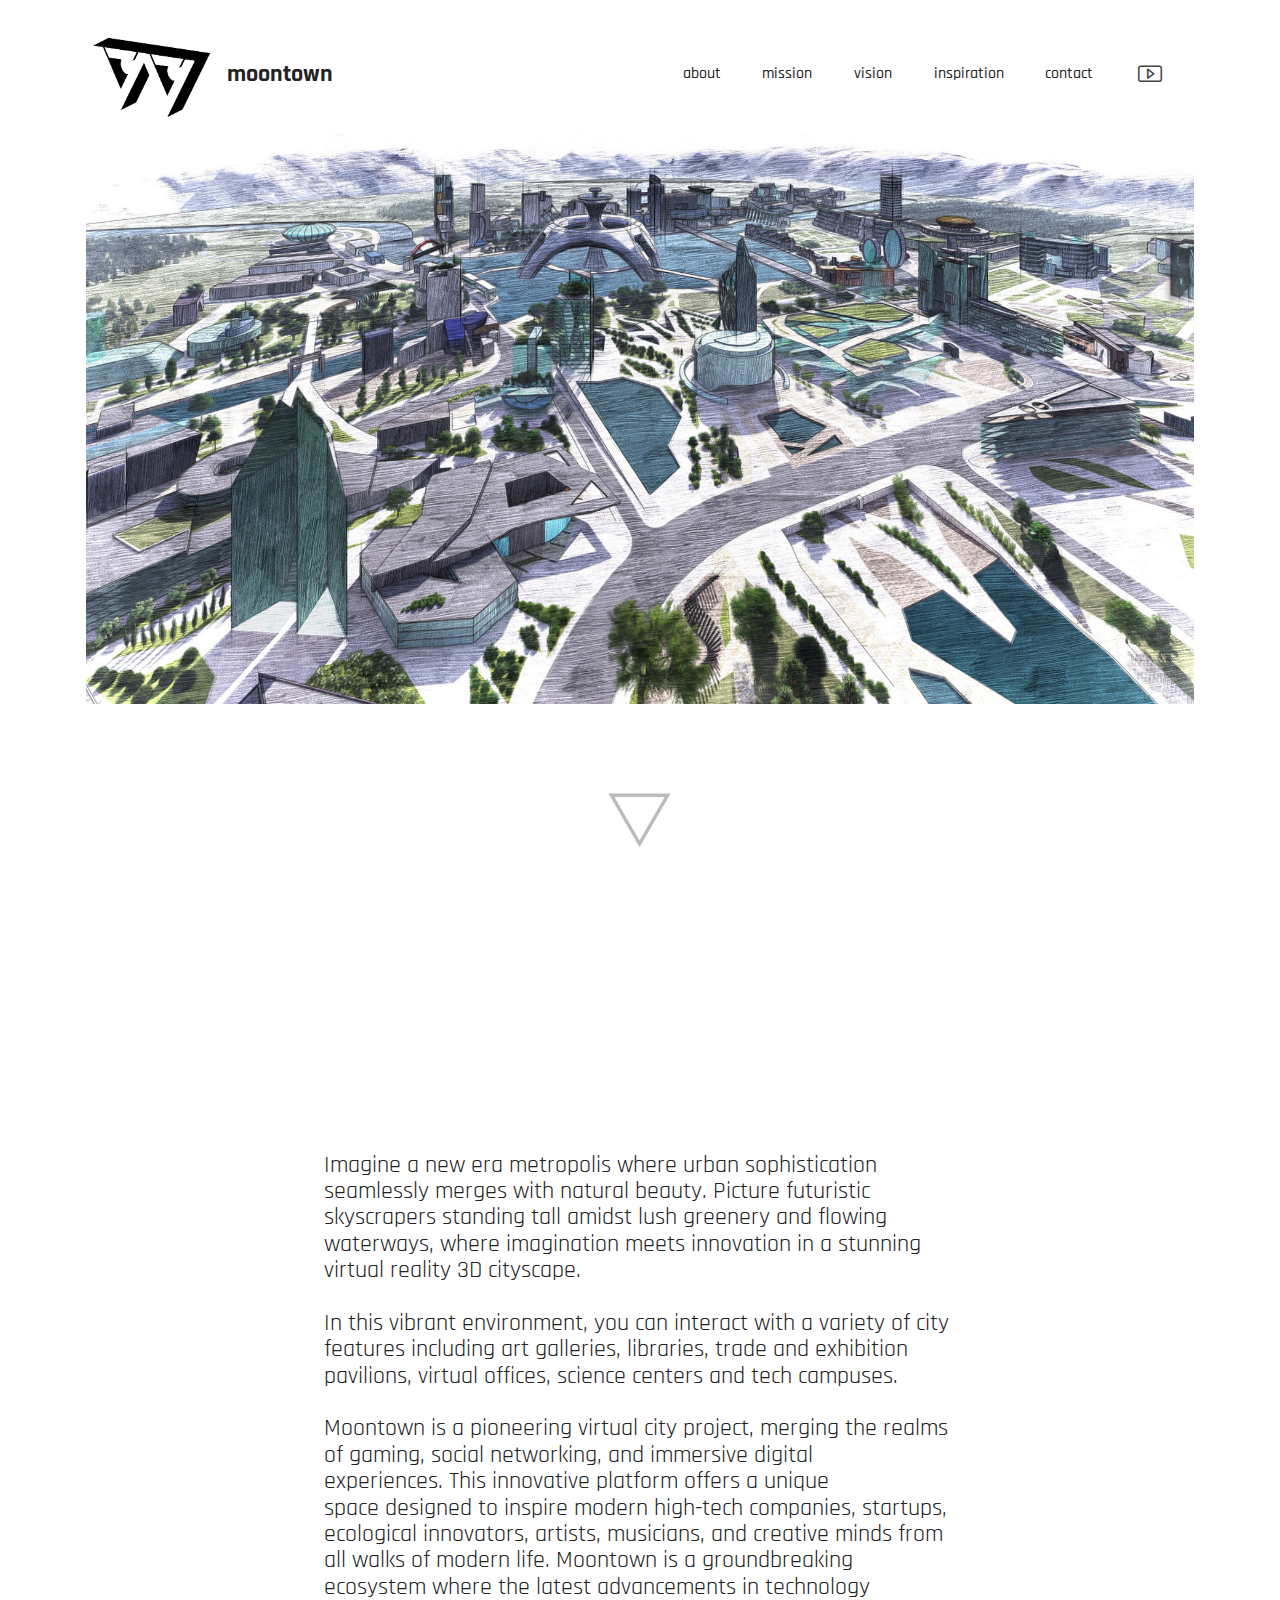
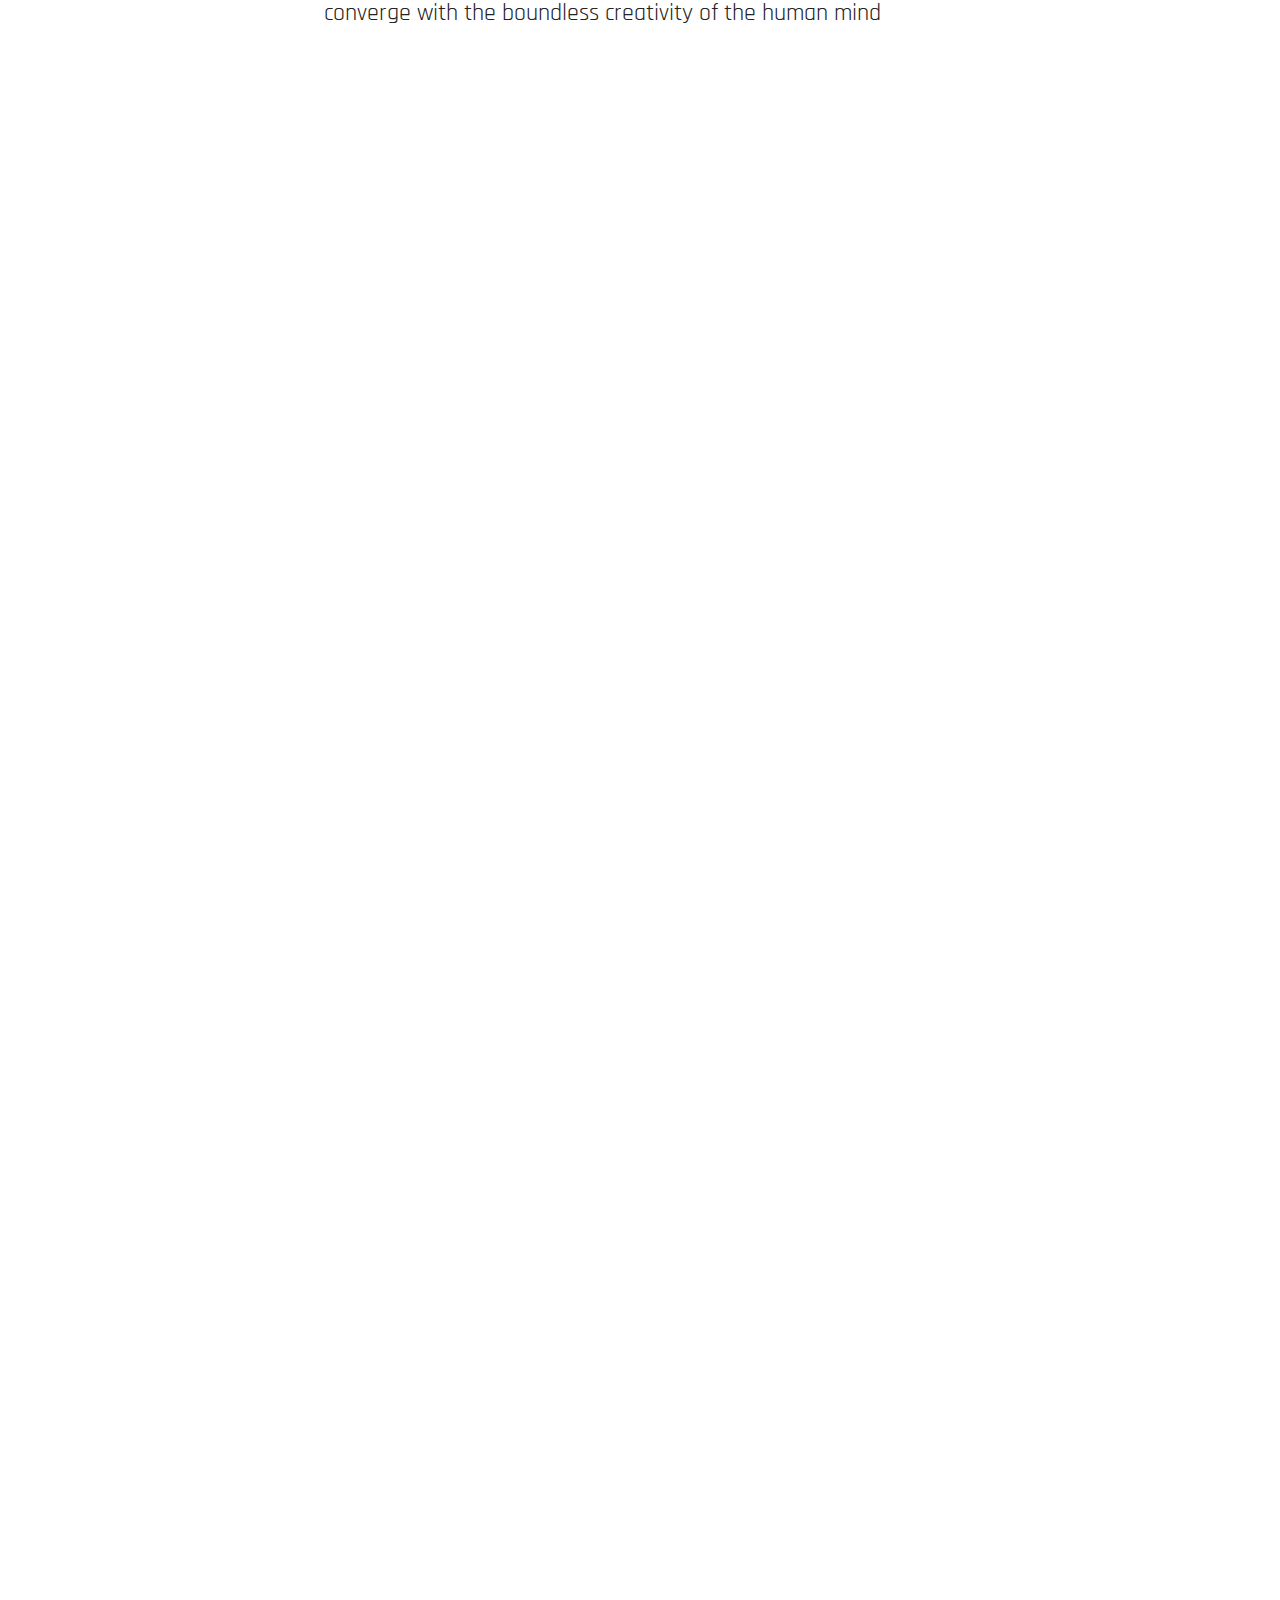
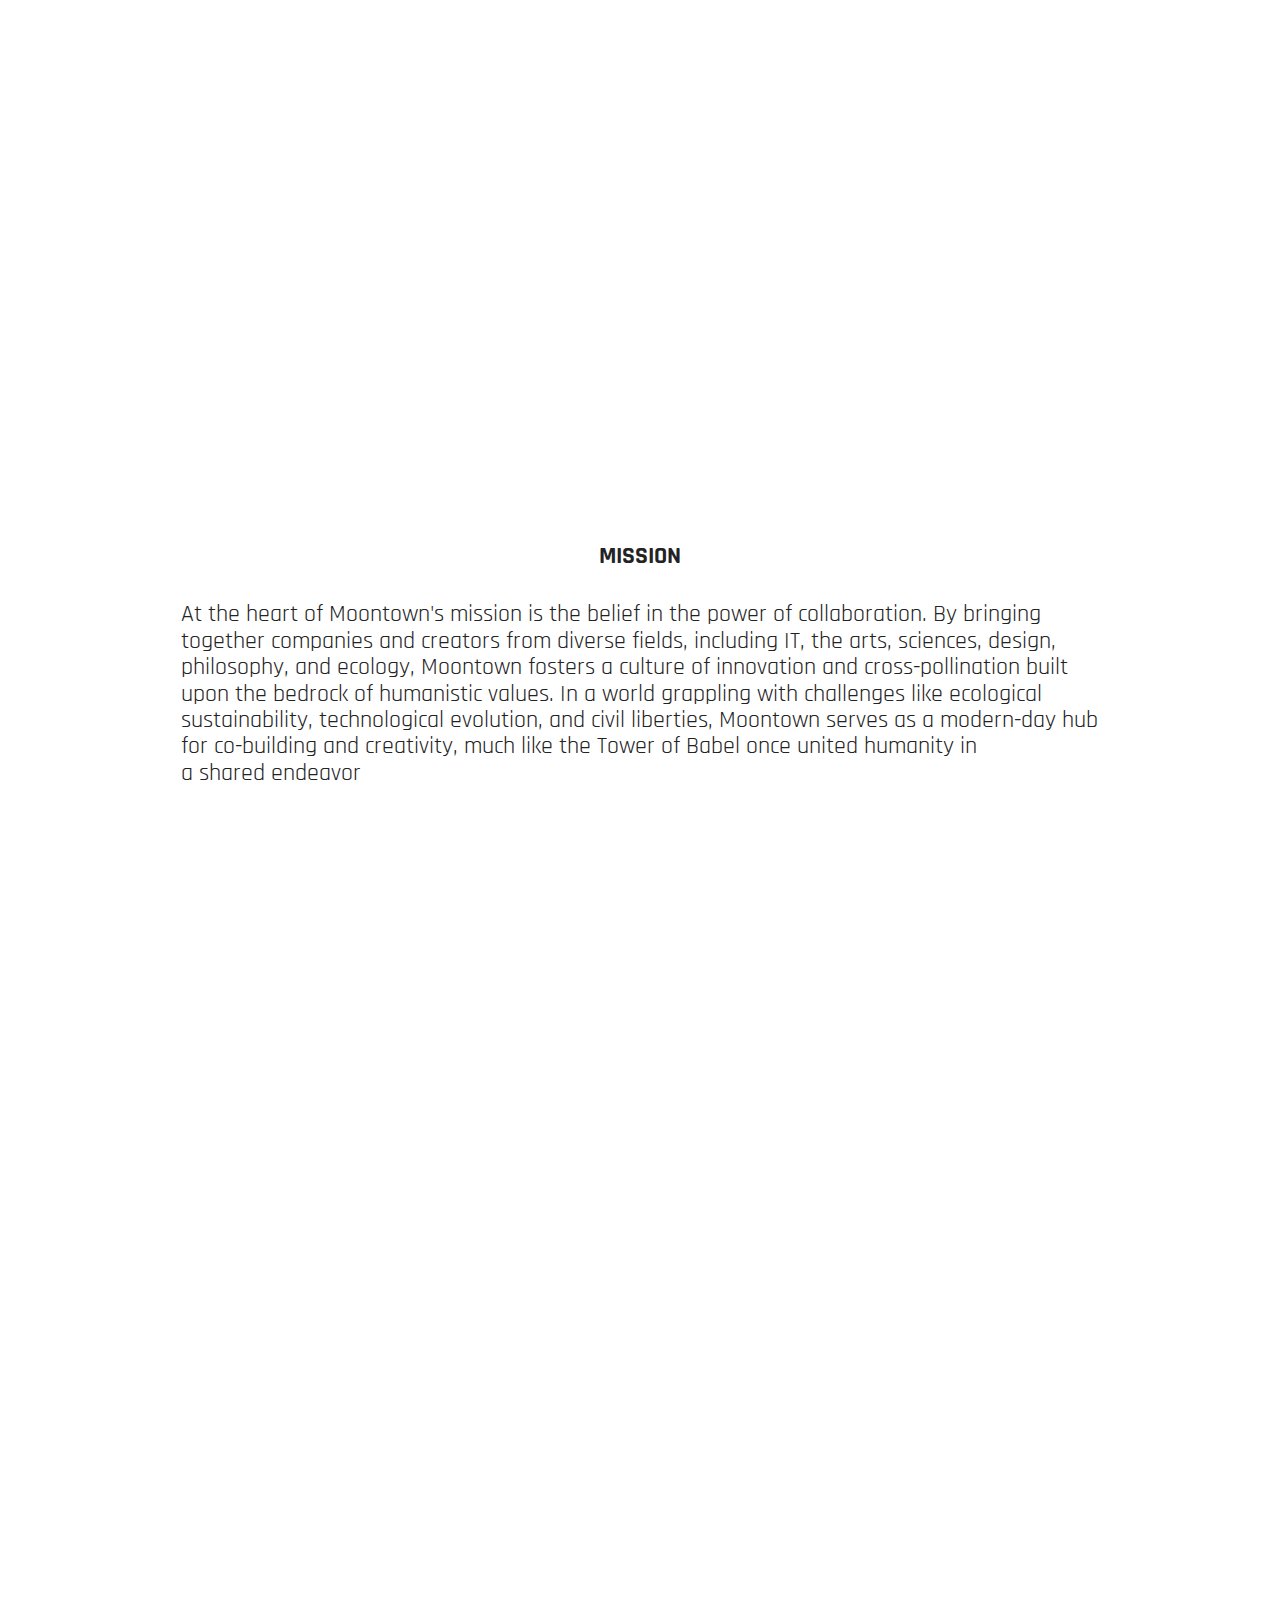
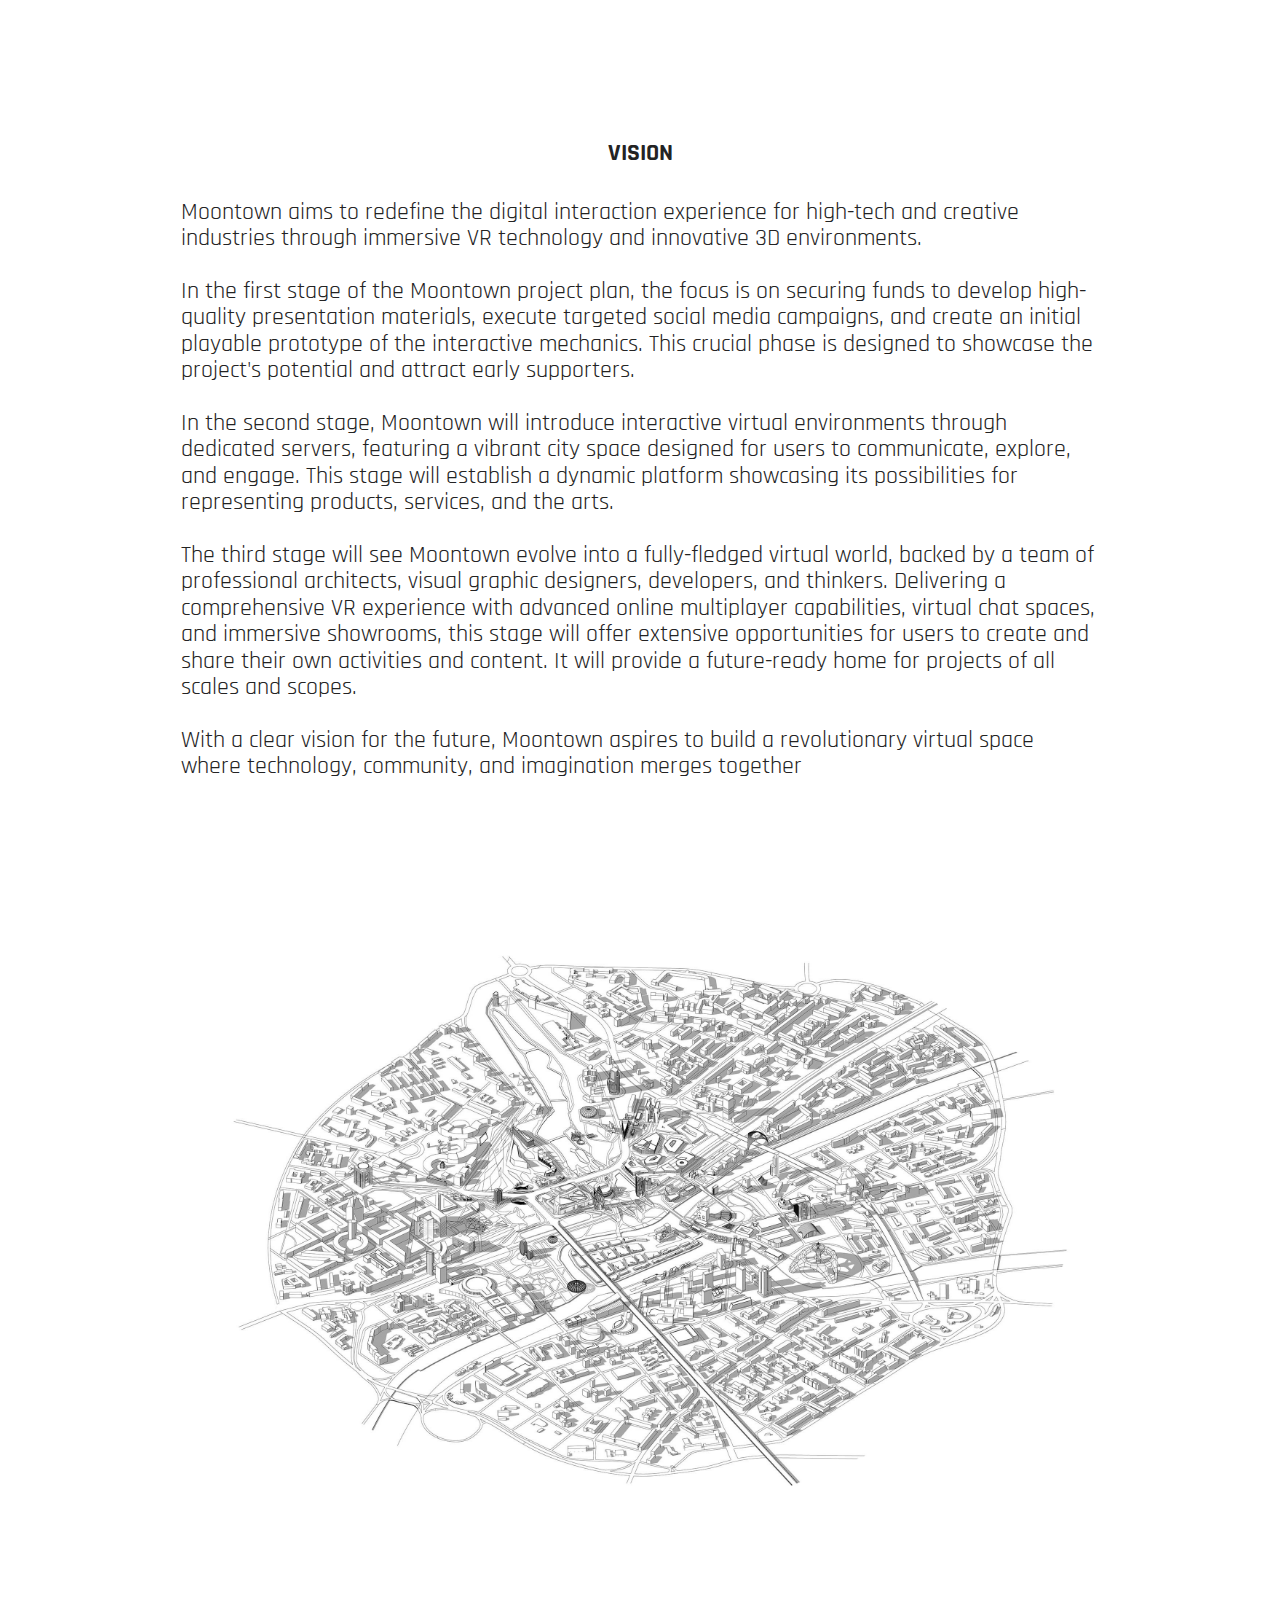
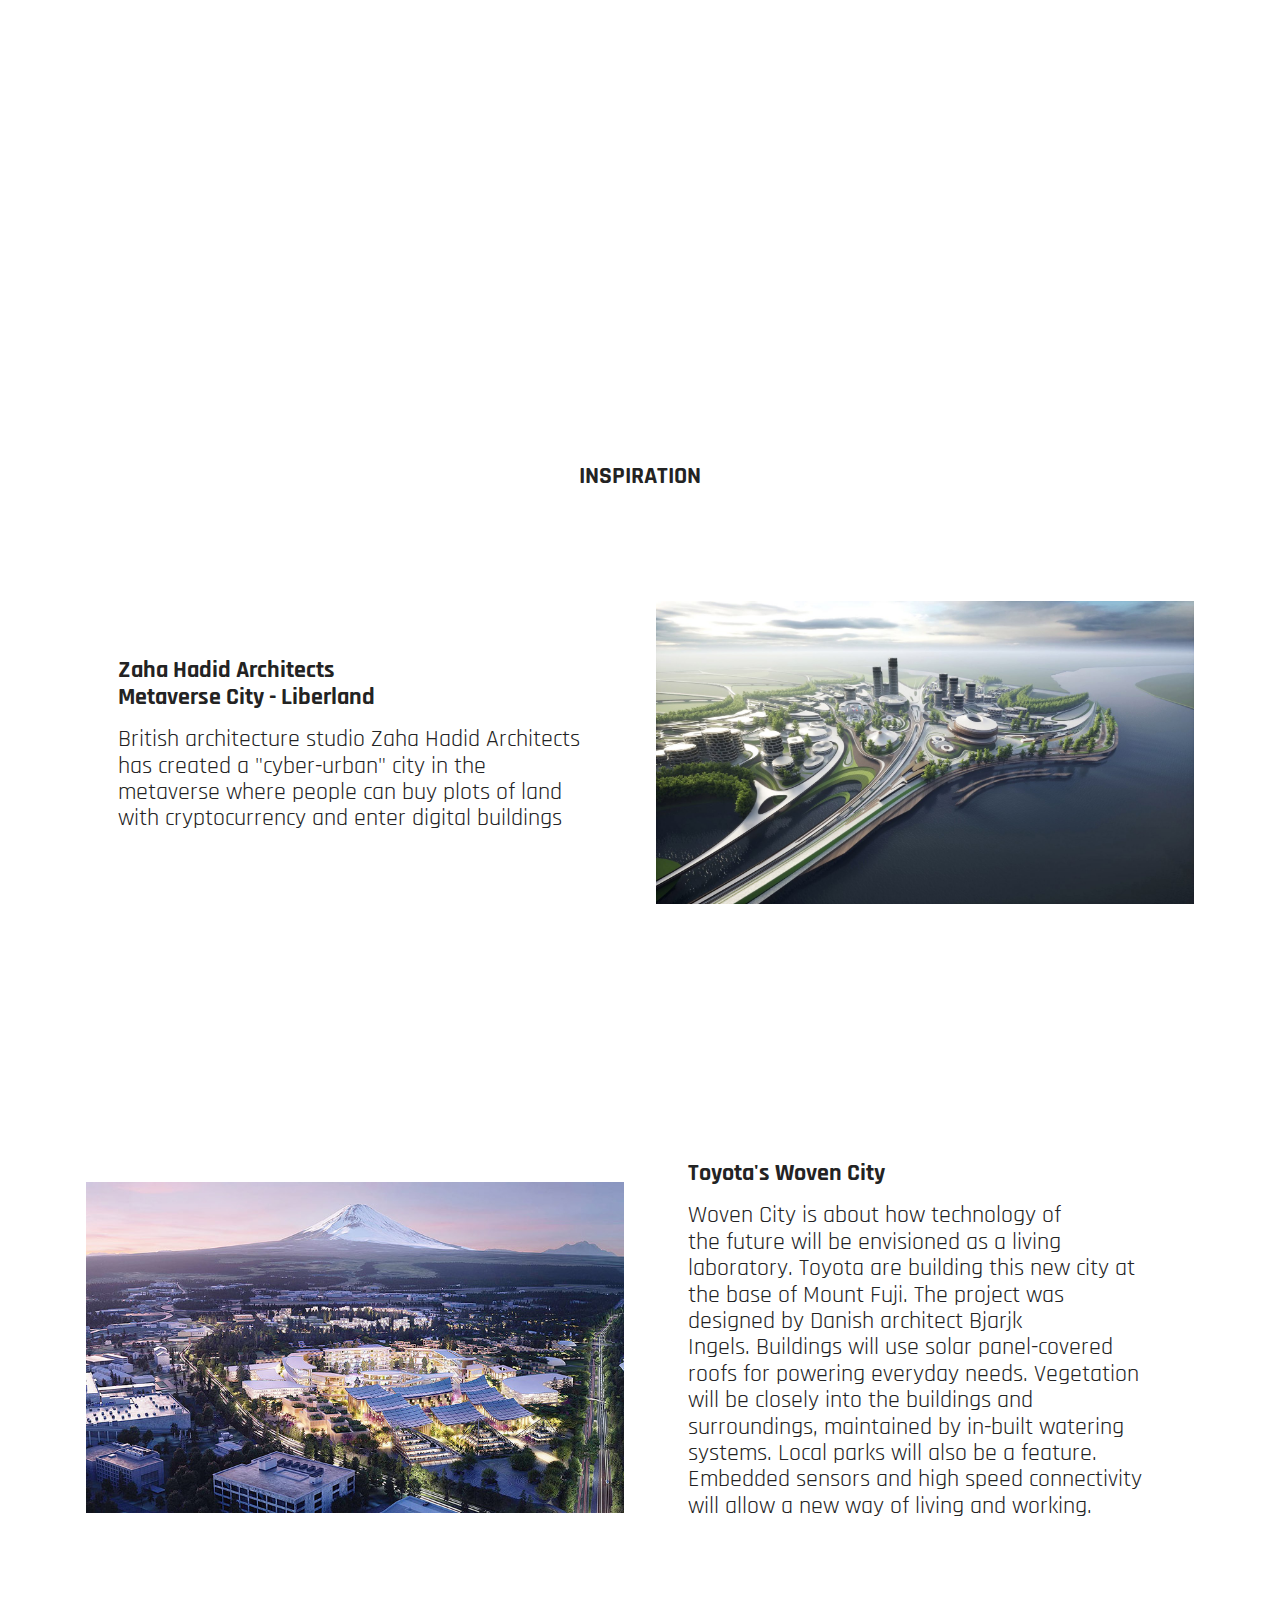
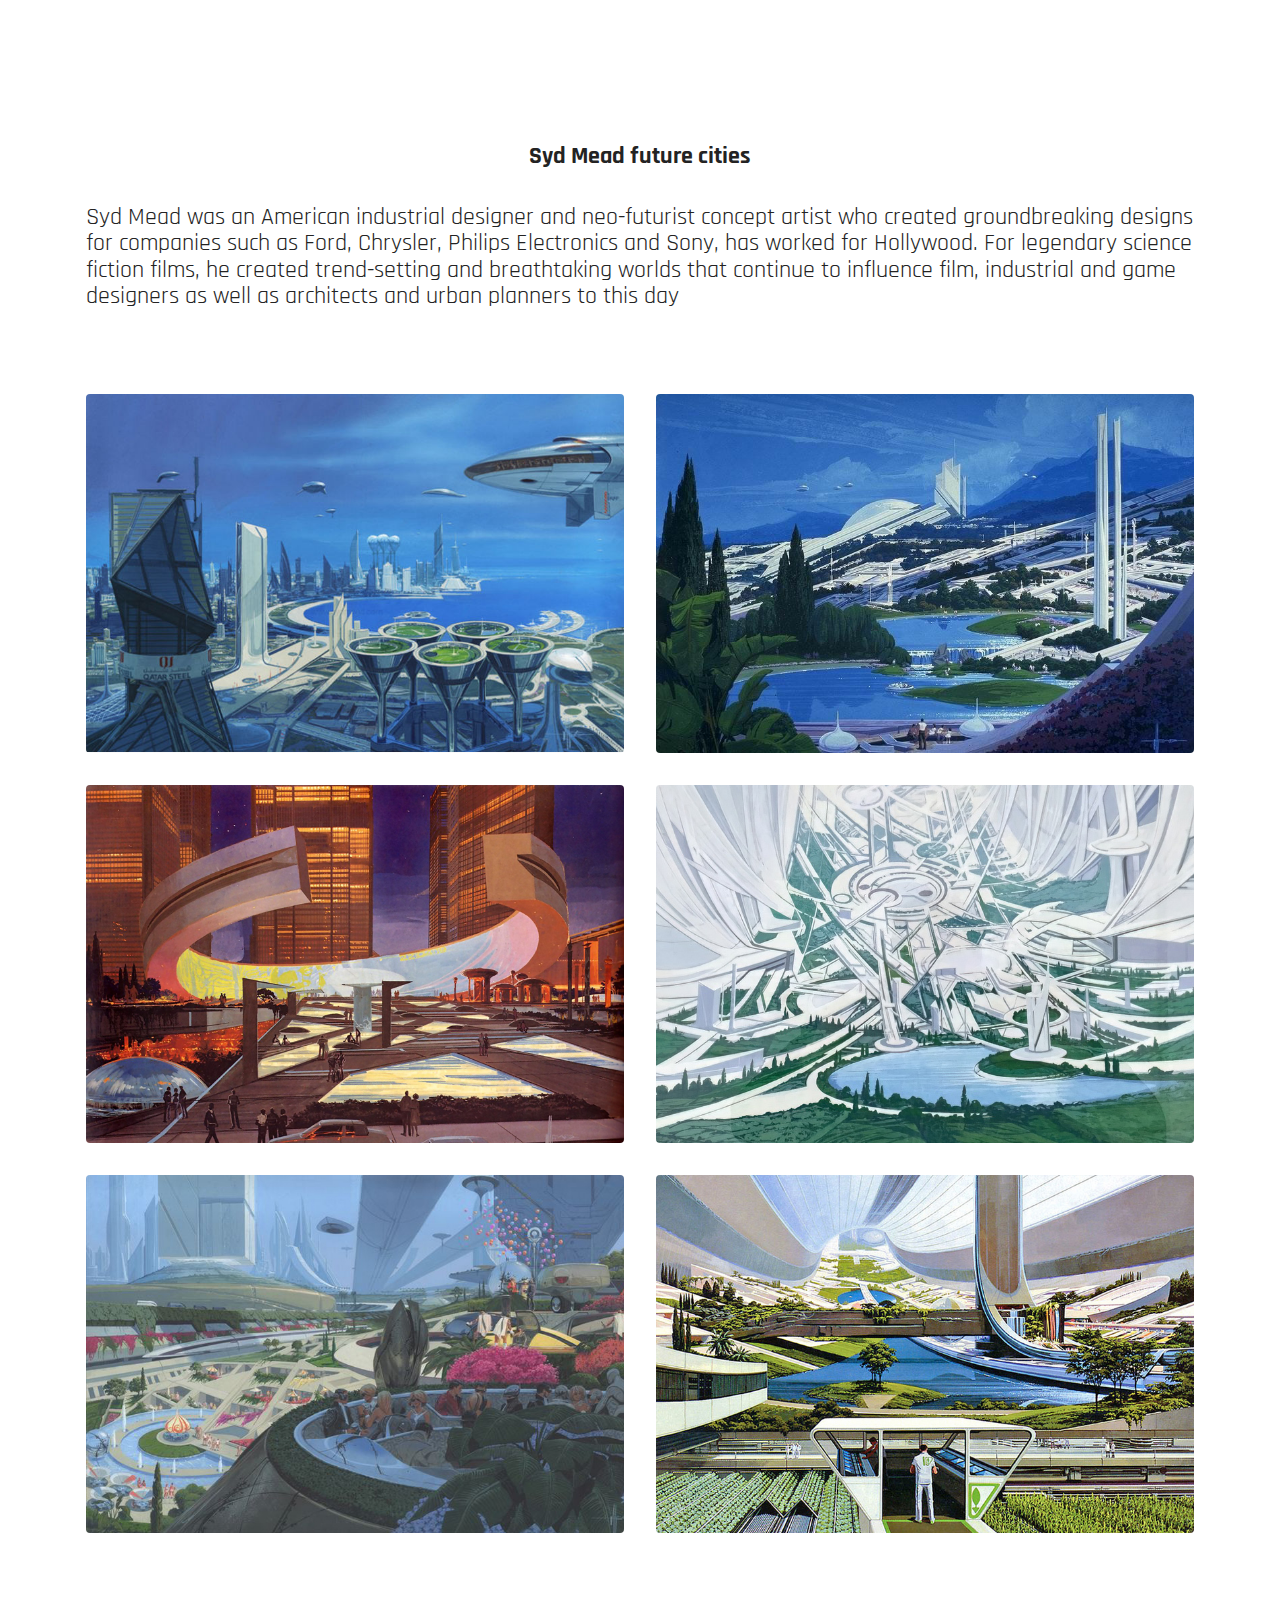
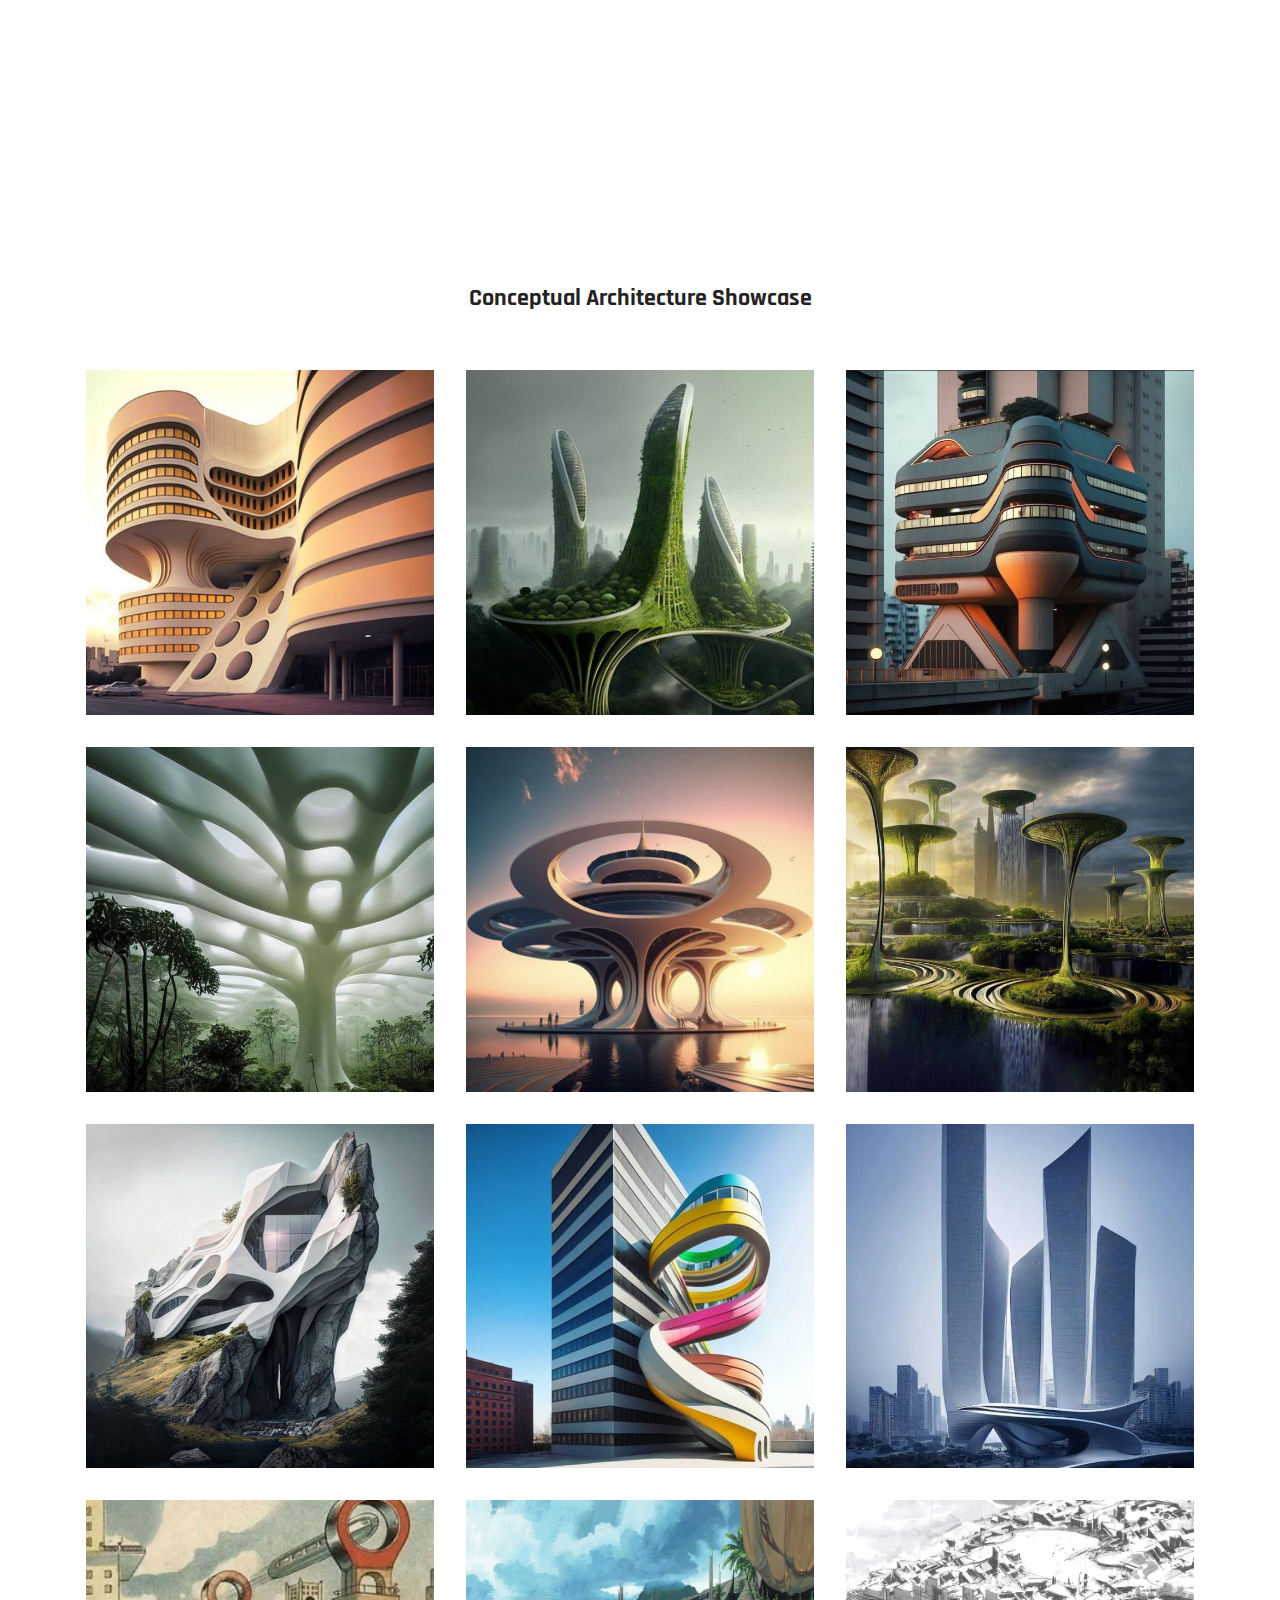
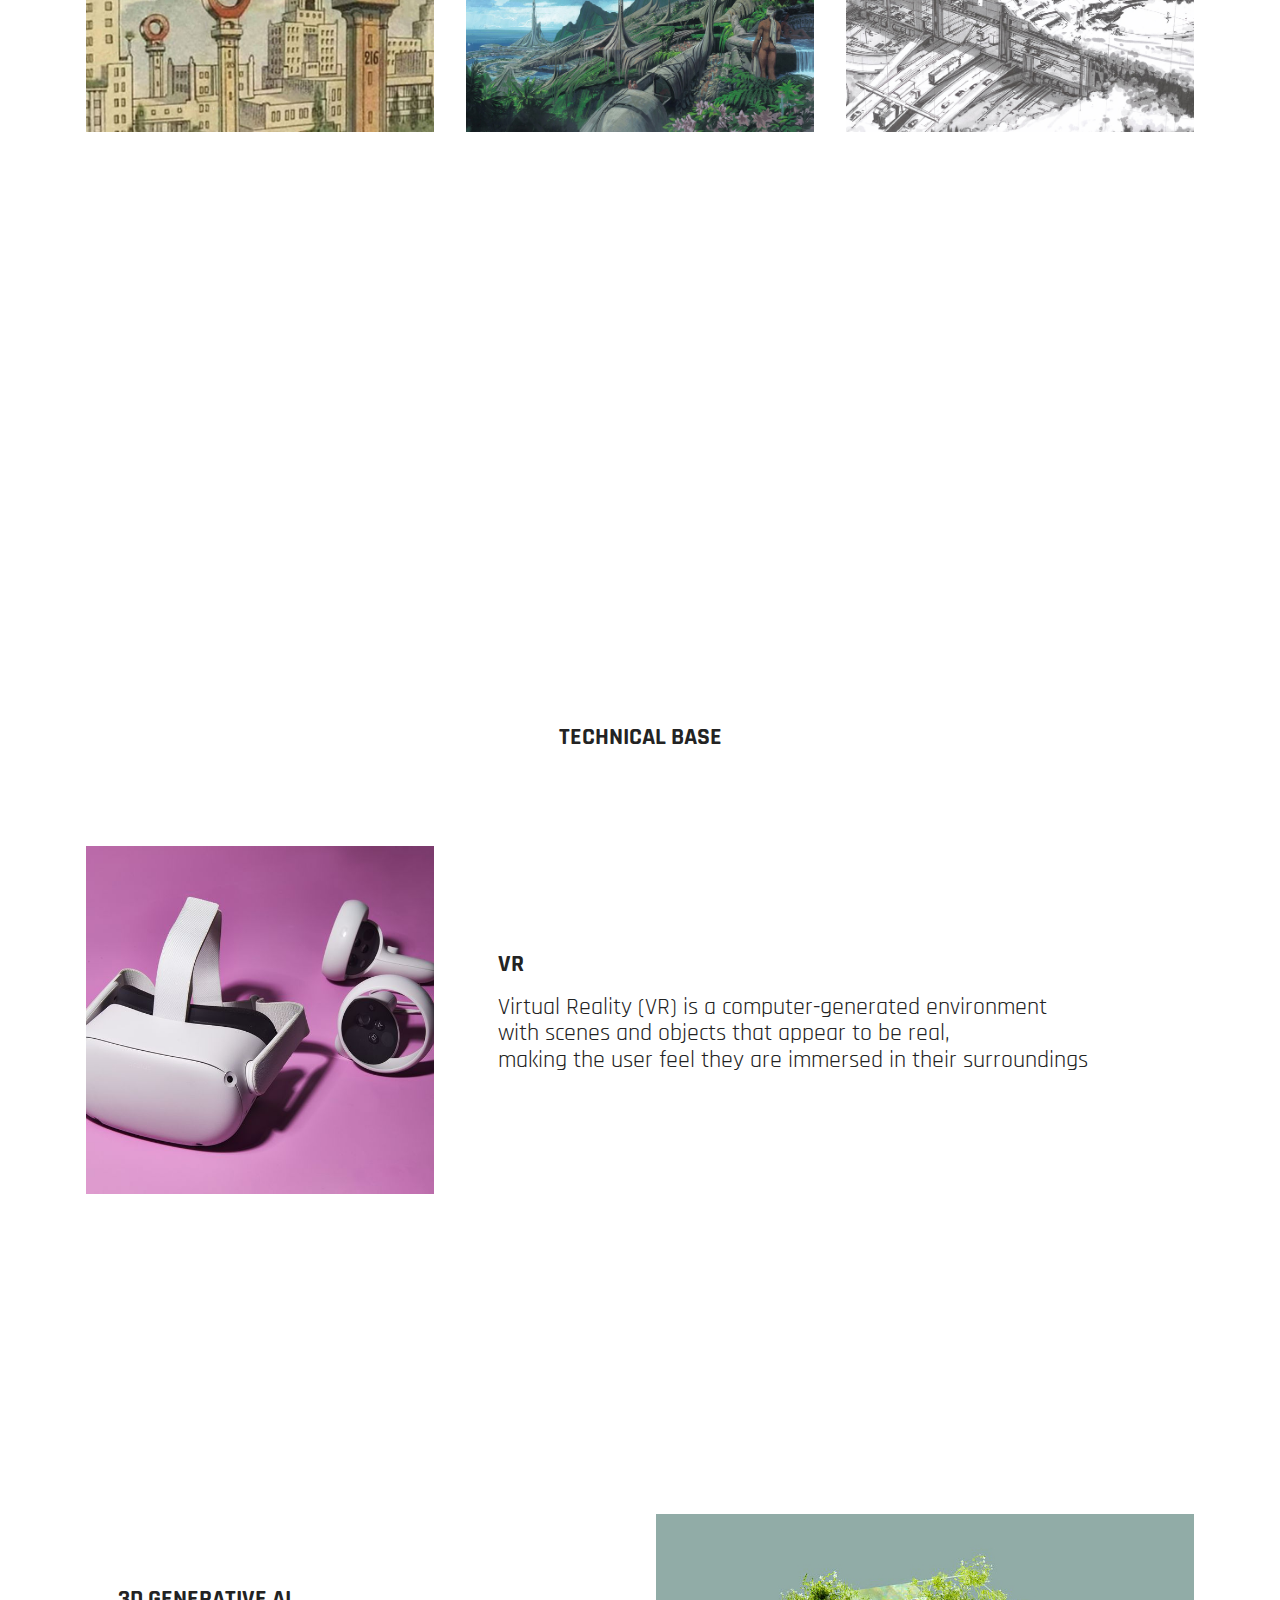
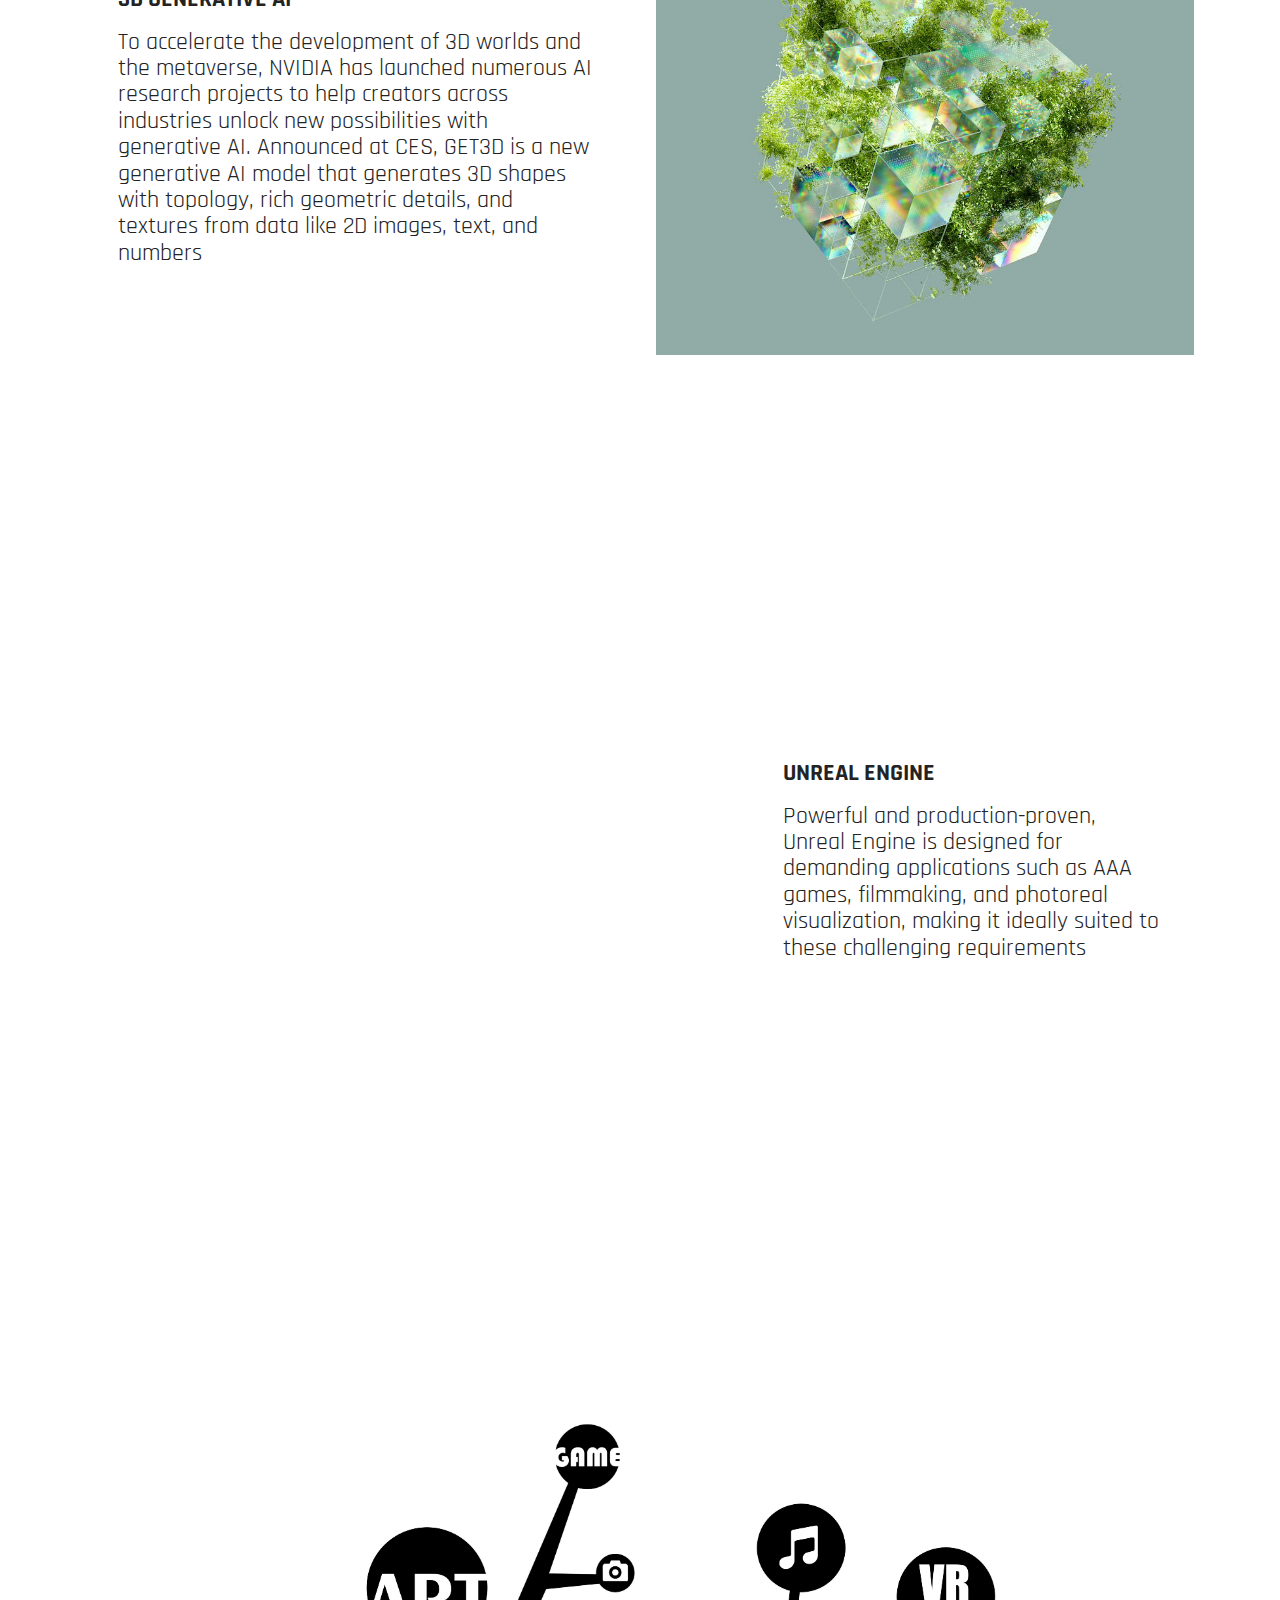
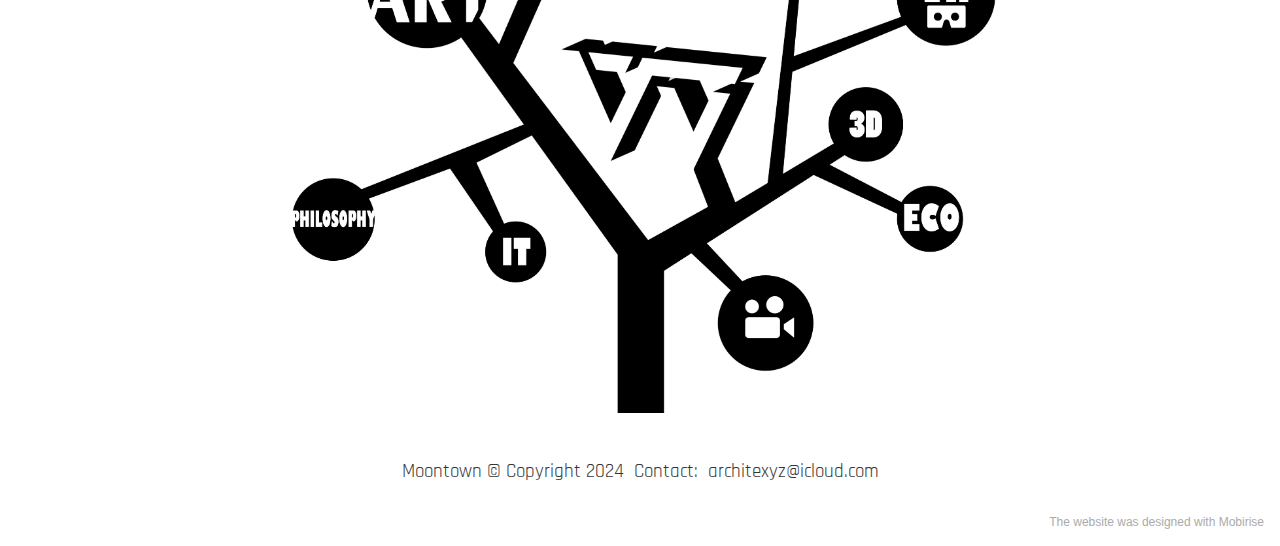
==== commit 78ee04e8: "V16" ====
--- a/index.html
+++ b/index.html
@@ -464,8 +464,8 @@
         </div>
         <div class="row mbr-gallery mt-4">
             <div class="col-12 col-md-6 col-lg-4 item gallery-image">
-                <div class="item-wrapper" data-toggle="modal" data-bs-toggle="modal" data-target="#ukQWRZG01M-modal" data-bs-target="#ukQWRZG01M-modal">
-                    <img class="w-100" src="assets/images/3.jpg" alt="" data-slide-to="0" data-bs-slide-to="0" data-target="#lb-ukQWRZG01M" data-bs-target="#lb-ukQWRZG01M">
+                <div class="item-wrapper" data-toggle="modal" data-bs-toggle="modal" data-target="#ukR3jUZ4NX-modal" data-bs-target="#ukR3jUZ4NX-modal">
+                    <img class="w-100" src="assets/images/3.jpg" alt="" data-slide-to="0" data-bs-slide-to="0" data-target="#lb-ukR3jUZ4NX" data-bs-target="#lb-ukR3jUZ4NX">
                     <div class="icon-wrapper">
                         <span class="mobi-mbri mobi-mbri-search mbr-iconfont mbr-iconfont-btn"></span>
                     </div>
@@ -473,8 +473,8 @@
                 
             </div>
             <div class="col-12 col-md-6 col-lg-4 item gallery-image">
-                <div class="item-wrapper" data-toggle="modal" data-bs-toggle="modal" data-target="#ukQWRZG01M-modal" data-bs-target="#ukQWRZG01M-modal">
-                    <img class="w-100" src="assets/images/4.jpg" alt="" data-slide-to="1" data-bs-slide-to="1" data-target="#lb-ukQWRZG01M" data-bs-target="#lb-ukQWRZG01M">
+                <div class="item-wrapper" data-toggle="modal" data-bs-toggle="modal" data-target="#ukR3jUZ4NX-modal" data-bs-target="#ukR3jUZ4NX-modal">
+                    <img class="w-100" src="assets/images/4.jpg" alt="" data-slide-to="1" data-bs-slide-to="1" data-target="#lb-ukR3jUZ4NX" data-bs-target="#lb-ukR3jUZ4NX">
                     <div class="icon-wrapper">
                         <span class="mobi-mbri mobi-mbri-search mbr-iconfont mbr-iconfont-btn"></span>
                     </div>
@@ -482,40 +482,40 @@
                 
             </div>
             <div class="col-12 col-md-6 col-lg-4 item gallery-image">
-                <div class="item-wrapper" data-toggle="modal" data-bs-toggle="modal" data-target="#ukQWRZG01M-modal" data-bs-target="#ukQWRZG01M-modal">
-                    <img class="w-100" src="assets/images/4arch-2.jpg" alt="" data-slide-to="2" data-bs-slide-to="2" data-target="#lb-ukQWRZG01M" data-bs-target="#lb-ukQWRZG01M">
+                <div class="item-wrapper" data-toggle="modal" data-bs-toggle="modal" data-target="#ukR3jUZ4NX-modal" data-bs-target="#ukR3jUZ4NX-modal">
+                    <img class="w-100" src="assets/images/4arch-2.jpg" alt="" data-slide-to="2" data-bs-slide-to="2" data-target="#lb-ukR3jUZ4NX" data-bs-target="#lb-ukR3jUZ4NX">
                     <div class="icon-wrapper">
                         <span class="mobi-mbri mobi-mbri-search mbr-iconfont mbr-iconfont-btn"></span>
                     </div>
                 </div>
                 
             </div><div class="col-12 col-md-6 col-lg-4 item gallery-image">
-                <div class="item-wrapper" data-toggle="modal" data-bs-toggle="modal" data-target="#ukQWRZG01M-modal" data-bs-target="#ukQWRZG01M-modal">
-                    <img class="w-100" src="assets/images/5.jpg" alt="" data-slide-to="3" data-bs-slide-to="2" data-target="#lb-ukQWRZG01M" data-bs-target="#lb-ukQWRZG01M">
+                <div class="item-wrapper" data-toggle="modal" data-bs-toggle="modal" data-target="#ukR3jUZ4NX-modal" data-bs-target="#ukR3jUZ4NX-modal">
+                    <img class="w-100" src="assets/images/5.jpg" alt="" data-slide-to="3" data-bs-slide-to="2" data-target="#lb-ukR3jUZ4NX" data-bs-target="#lb-ukR3jUZ4NX">
                     <div class="icon-wrapper">
                         <span class="mobi-mbri mobi-mbri-search mbr-iconfont mbr-iconfont-btn"></span>
                     </div>
                 </div>
                 
             </div><div class="col-12 col-md-6 col-lg-4 item gallery-image">
-                <div class="item-wrapper" data-toggle="modal" data-bs-toggle="modal" data-target="#ukQWRZG01M-modal" data-bs-target="#ukQWRZG01M-modal">
-                    <img class="w-100" src="assets/images/4arch-5.jpg" alt="" data-slide-to="4" data-bs-slide-to="2" data-target="#lb-ukQWRZG01M" data-bs-target="#lb-ukQWRZG01M">
+                <div class="item-wrapper" data-toggle="modal" data-bs-toggle="modal" data-target="#ukR3jUZ4NX-modal" data-bs-target="#ukR3jUZ4NX-modal">
+                    <img class="w-100" src="assets/images/4arch-5.jpg" alt="" data-slide-to="4" data-bs-slide-to="2" data-target="#lb-ukR3jUZ4NX" data-bs-target="#lb-ukR3jUZ4NX">
                     <div class="icon-wrapper">
                         <span class="mobi-mbri mobi-mbri-search mbr-iconfont mbr-iconfont-btn"></span>
                     </div>
                 </div>
                 
             </div><div class="col-12 col-md-6 col-lg-4 item gallery-image">
-                <div class="item-wrapper" data-toggle="modal" data-bs-toggle="modal" data-target="#ukQWRZG01M-modal" data-bs-target="#ukQWRZG01M-modal">
-                    <img class="w-100" src="assets/images/4arch-4.jpg" alt="" data-slide-to="5" data-bs-slide-to="2" data-target="#lb-ukQWRZG01M" data-bs-target="#lb-ukQWRZG01M">
+                <div class="item-wrapper" data-toggle="modal" data-bs-toggle="modal" data-target="#ukR3jUZ4NX-modal" data-bs-target="#ukR3jUZ4NX-modal">
+                    <img class="w-100" src="assets/images/4arch-4.jpg" alt="" data-slide-to="5" data-bs-slide-to="2" data-target="#lb-ukR3jUZ4NX" data-bs-target="#lb-ukR3jUZ4NX">
                     <div class="icon-wrapper">
                         <span class="mobi-mbri mobi-mbri-search mbr-iconfont mbr-iconfont-btn"></span>
                     </div>
                 </div>
                 
             </div><div class="col-12 col-md-6 col-lg-4 item gallery-image">
-                <div class="item-wrapper" data-toggle="modal" data-bs-toggle="modal" data-target="#ukQWRZG01M-modal" data-bs-target="#ukQWRZG01M-modal">
-                    <img class="w-100" src="assets/images/4arch-3.jpg" alt="" data-slide-to="6" data-bs-slide-to="2" data-target="#lb-ukQWRZG01M" data-bs-target="#lb-ukQWRZG01M">
+                <div class="item-wrapper" data-toggle="modal" data-bs-toggle="modal" data-target="#ukR3jUZ4NX-modal" data-bs-target="#ukR3jUZ4NX-modal">
+                    <img class="w-100" src="assets/images/4arch-3.jpg" alt="" data-slide-to="6" data-bs-slide-to="2" data-target="#lb-ukR3jUZ4NX" data-bs-target="#lb-ukR3jUZ4NX">
                     <div class="icon-wrapper">
                         <span class="mobi-mbri mobi-mbri-search mbr-iconfont mbr-iconfont-btn"></span>
                     </div>
@@ -523,53 +523,53 @@
                 
             </div>
             <div class="col-12 col-md-6 col-lg-4 item gallery-image">
-                <div class="item-wrapper" data-toggle="modal" data-bs-toggle="modal" data-target="#ukQWRZG01M-modal" data-bs-target="#ukQWRZG01M-modal">
-                    <img class="w-100" src="assets/images/6.jpg" alt="" data-slide-to="7" data-bs-slide-to="3" data-target="#lb-ukQWRZG01M" data-bs-target="#lb-ukQWRZG01M">
+                <div class="item-wrapper" data-toggle="modal" data-bs-toggle="modal" data-target="#ukR3jUZ4NX-modal" data-bs-target="#ukR3jUZ4NX-modal">
+                    <img class="w-100" src="assets/images/6.jpg" alt="" data-slide-to="7" data-bs-slide-to="3" data-target="#lb-ukR3jUZ4NX" data-bs-target="#lb-ukR3jUZ4NX">
                     <div class="icon-wrapper">
                         <span class="mobi-mbri mobi-mbri-search mbr-iconfont mbr-iconfont-btn"></span>
                     </div>
                 </div>
                 
             </div><div class="col-12 col-md-6 col-lg-4 item gallery-image">
-                <div class="item-wrapper" data-toggle="modal" data-bs-toggle="modal" data-target="#ukQWRZG01M-modal" data-bs-target="#ukQWRZG01M-modal">
-                    <img class="w-100" src="assets/images/7.jpg" alt="" data-slide-to="8" data-bs-slide-to="3" data-target="#lb-ukQWRZG01M" data-bs-target="#lb-ukQWRZG01M">
+                <div class="item-wrapper" data-toggle="modal" data-bs-toggle="modal" data-target="#ukR3jUZ4NX-modal" data-bs-target="#ukR3jUZ4NX-modal">
+                    <img class="w-100" src="assets/images/7.jpg" alt="" data-slide-to="8" data-bs-slide-to="3" data-target="#lb-ukR3jUZ4NX" data-bs-target="#lb-ukR3jUZ4NX">
                     <div class="icon-wrapper">
                         <span class="mobi-mbri mobi-mbri-search mbr-iconfont mbr-iconfont-btn"></span>
                     </div>
                 </div>
                 
             </div><div class="col-12 col-md-6 col-lg-4 item gallery-image">
-                <div class="item-wrapper" data-toggle="modal" data-bs-toggle="modal" data-target="#ukQWRZG01M-modal" data-bs-target="#ukQWRZG01M-modal">
-                    <img class="w-100" src="assets/images/5-800x533.jpg" alt="" data-slide-to="9" data-bs-slide-to="3" data-target="#lb-ukQWRZG01M" data-bs-target="#lb-ukQWRZG01M">
+                <div class="item-wrapper" data-toggle="modal" data-bs-toggle="modal" data-target="#ukR3jUZ4NX-modal" data-bs-target="#ukR3jUZ4NX-modal">
+                    <img class="w-100" src="assets/images/5-800x533.jpg" alt="" data-slide-to="9" data-bs-slide-to="3" data-target="#lb-ukR3jUZ4NX" data-bs-target="#lb-ukR3jUZ4NX">
                     <div class="icon-wrapper">
                         <span class="mobi-mbri mobi-mbri-search mbr-iconfont mbr-iconfont-btn"></span>
                     </div>
                 </div>
                 
             </div><div class="col-12 col-md-6 col-lg-4 item gallery-image">
-                <div class="item-wrapper" data-toggle="modal" data-bs-toggle="modal" data-target="#ukQWRZG01M-modal" data-bs-target="#ukQWRZG01M-modal">
-                    <img class="w-100" src="assets/images/5x-1hw2fpok-site.jpg" alt="" data-slide-to="10" data-bs-slide-to="3" data-target="#lb-ukQWRZG01M" data-bs-target="#lb-ukQWRZG01M">
+                <div class="item-wrapper" data-toggle="modal" data-bs-toggle="modal" data-target="#ukR3jUZ4NX-modal" data-bs-target="#ukR3jUZ4NX-modal">
+                    <img class="w-100" src="assets/images/5x-1hw2fpok-site.jpg" alt="" data-slide-to="10" data-bs-slide-to="3" data-target="#lb-ukR3jUZ4NX" data-bs-target="#lb-ukR3jUZ4NX">
                     <div class="icon-wrapper">
                         <span class="mobi-mbri mobi-mbri-search mbr-iconfont mbr-iconfont-btn"></span>
                     </div>
                 </div>
                 
             </div><div class="col-12 col-md-6 col-lg-4 item gallery-image">
-                <div class="item-wrapper" data-toggle="modal" data-bs-toggle="modal" data-target="#ukQWRZG01M-modal" data-bs-target="#ukQWRZG01M-modal">
-                    <img class="w-100" src="assets/images/16-4-site.jpg" alt="" data-slide-to="11" data-bs-slide-to="3" data-target="#lb-ukQWRZG01M" data-bs-target="#lb-ukQWRZG01M">
-                    <div class="icon-wrapper">
-                        <span class="mobi-mbri mobi-mbri-search mbr-iconfont mbr-iconfont-btn"></span>
-                    </div>
-                </div>
-                
-            </div>
-        </div>
-
-        <div class="modal mbr-slider" tabindex="-1" role="dialog" aria-hidden="true" id="ukQWRZG01M-modal">
+                <div class="item-wrapper" data-toggle="modal" data-bs-toggle="modal" data-target="#ukR3jUZ4NX-modal" data-bs-target="#ukR3jUZ4NX-modal">
+                    <img class="w-100" src="assets/images/16-4-site.jpg" alt="" data-slide-to="11" data-bs-slide-to="3" data-target="#lb-ukR3jUZ4NX" data-bs-target="#lb-ukR3jUZ4NX">
+                    <div class="icon-wrapper">
+                        <span class="mobi-mbri mobi-mbri-search mbr-iconfont mbr-iconfont-btn"></span>
+                    </div>
+                </div>
+                
+            </div>
+        </div>
+
+        <div class="modal mbr-slider" tabindex="-1" role="dialog" aria-hidden="true" id="ukR3jUZ4NX-modal">
             <div class="modal-dialog" role="document">
                 <div class="modal-content">
                     <div class="modal-body">
-                        <div class="carousel slide carousel-fade" id="lb-ukQWRZG01M" data-interval="5000" data-bs-interval="5000">
+                        <div class="carousel slide carousel-fade" id="lb-ukR3jUZ4NX" data-interval="5000" data-bs-interval="5000">
                             <div class="carousel-inner">
                                 <div class="carousel-item active">
                                     <img class="d-block w-100" src="assets/images/3.jpg" alt="">
@@ -601,18 +601,18 @@
                                 </div>
                             </div>
                             <ol class="carousel-indicators">
-                                <li data-slide-to="0" data-bs-slide-to="0" class="active" data-target="#lb-ukQWRZG01M" data-bs-target="#lb-ukQWRZG01M"></li>
-                                <li data-slide-to="1" data-bs-slide-to="1" data-target="#lb-ukQWRZG01M" data-bs-target="#lb-ukQWRZG01M"></li>
-                                <li data-slide-to="2" data-bs-slide-to="2" data-target="#lb-ukQWRZG01M" data-bs-target="#lb-ukQWRZG01M"></li><li data-slide-to="3" data-bs-slide-to="3" data-target="#lb-ukQWRZG01M" data-bs-target="#lb-ukQWRZG01M"></li><li data-slide-to="4" data-bs-slide-to="4" data-target="#lb-ukQWRZG01M" data-bs-target="#lb-ukQWRZG01M"></li><li data-slide-to="5" data-bs-slide-to="5" data-target="#lb-ukQWRZG01M" data-bs-target="#lb-ukQWRZG01M"></li><li data-slide-to="6" data-bs-slide-to="6" data-target="#lb-ukQWRZG01M" data-bs-target="#lb-ukQWRZG01M"></li>
-                                <li data-slide-to="7" data-bs-slide-to="7" data-target="#lb-ukQWRZG01M" data-bs-target="#lb-ukQWRZG01M"></li><li data-slide-to="8" data-bs-slide-to="8" data-target="#lb-ukQWRZG01M" data-bs-target="#lb-ukQWRZG01M"></li><li data-slide-to="9" data-bs-slide-to="9" data-target="#lb-ukQWRZG01M" data-bs-target="#lb-ukQWRZG01M"></li><li data-slide-to="10" data-bs-slide-to="10" data-target="#lb-ukQWRZG01M" data-bs-target="#lb-ukQWRZG01M"></li><li data-slide-to="11" data-bs-slide-to="11" data-target="#lb-ukQWRZG01M" data-bs-target="#lb-ukQWRZG01M"></li>
+                                <li data-slide-to="0" data-bs-slide-to="0" class="active" data-target="#lb-ukR3jUZ4NX" data-bs-target="#lb-ukR3jUZ4NX"></li>
+                                <li data-slide-to="1" data-bs-slide-to="1" data-target="#lb-ukR3jUZ4NX" data-bs-target="#lb-ukR3jUZ4NX"></li>
+                                <li data-slide-to="2" data-bs-slide-to="2" data-target="#lb-ukR3jUZ4NX" data-bs-target="#lb-ukR3jUZ4NX"></li><li data-slide-to="3" data-bs-slide-to="3" data-target="#lb-ukR3jUZ4NX" data-bs-target="#lb-ukR3jUZ4NX"></li><li data-slide-to="4" data-bs-slide-to="4" data-target="#lb-ukR3jUZ4NX" data-bs-target="#lb-ukR3jUZ4NX"></li><li data-slide-to="5" data-bs-slide-to="5" data-target="#lb-ukR3jUZ4NX" data-bs-target="#lb-ukR3jUZ4NX"></li><li data-slide-to="6" data-bs-slide-to="6" data-target="#lb-ukR3jUZ4NX" data-bs-target="#lb-ukR3jUZ4NX"></li>
+                                <li data-slide-to="7" data-bs-slide-to="7" data-target="#lb-ukR3jUZ4NX" data-bs-target="#lb-ukR3jUZ4NX"></li><li data-slide-to="8" data-bs-slide-to="8" data-target="#lb-ukR3jUZ4NX" data-bs-target="#lb-ukR3jUZ4NX"></li><li data-slide-to="9" data-bs-slide-to="9" data-target="#lb-ukR3jUZ4NX" data-bs-target="#lb-ukR3jUZ4NX"></li><li data-slide-to="10" data-bs-slide-to="10" data-target="#lb-ukR3jUZ4NX" data-bs-target="#lb-ukR3jUZ4NX"></li><li data-slide-to="11" data-bs-slide-to="11" data-target="#lb-ukR3jUZ4NX" data-bs-target="#lb-ukR3jUZ4NX"></li>
                             </ol>
                             <a role="button" href="" class="close" data-dismiss="modal" data-bs-dismiss="modal" aria-label="Close">
                             </a>
-                            <a class="carousel-control-prev carousel-control" role="button" data-slide="prev" data-bs-slide="prev" href="#lb-ukQWRZG01M">
+                            <a class="carousel-control-prev carousel-control" role="button" data-slide="prev" data-bs-slide="prev" href="#lb-ukR3jUZ4NX">
                                 <span class="mobi-mbri mobi-mbri-arrow-prev" aria-hidden="true"></span>
                                 <span class="sr-only visually-hidden">Previous</span>
                             </a>
-                            <a class="carousel-control-next carousel-control" role="button" data-slide="next" data-bs-slide="next" href="#lb-ukQWRZG01M">
+                            <a class="carousel-control-next carousel-control" role="button" data-slide="next" data-bs-slide="next" href="#lb-ukR3jUZ4NX">
                                 <span class="mobi-mbri mobi-mbri-arrow-next" aria-hidden="true"></span>
                                 <span class="sr-only visually-hidden">Next</span>
                             </a>
@@ -759,7 +759,7 @@
             </div>
         </div>
     </div>
-</section><section style="background-color: #fff; font-family: -apple-system, BlinkMacSystemFont, 'Segoe UI', 'Roboto', 'Helvetica Neue', Arial, sans-serif; color:#aaa; font-size:12px; padding: 0; align-items: center; display: flex;"><a href="https://mobirise.site/i" style="flex: 1 1; height: 3rem; padding-left: 1rem;"></a><p style="flex: 0 0 auto; margin:0; padding-right:1rem;">Develop a website - <a href="https://mobirise.site/v" style="color:#aaa;">Read more</a></p></section><script src="assets/web/assets/jquery/jquery.min.js"></script>  <script src="assets/popper/popper.min.js"></script>  <script src="assets/tether/tether.min.js"></script>  <script src="assets/bootstrap/js/bootstrap.min.js"></script>  <script src="assets/smoothscroll/smooth-scroll.js"></script>  <script src="assets/dropdown/js/nav-dropdown.js"></script>  <script src="assets/dropdown/js/navbar-dropdown.js"></script>  <script src="assets/touchswipe/jquery.touch-swipe.min.js"></script>  <script src="assets/parallax/jarallax.min.js"></script>  <script src="assets/playervimeo/vimeo_player.js"></script>  <script src="assets/theme/js/script.js"></script>  
+</section><section style="background-color: #fff; font-family: -apple-system, BlinkMacSystemFont, 'Segoe UI', 'Roboto', 'Helvetica Neue', Arial, sans-serif; color:#aaa; font-size:12px; padding: 0; align-items: center; display: flex;"><a href="https://mobirise.site/p" style="flex: 1 1; height: 3rem; padding-left: 1rem;"></a><p style="flex: 0 0 auto; margin:0; padding-right:1rem;"><a href="https://mobirise.site/d" style="color:#aaa;">The website</a> was designed with Mobirise</p></section><script src="assets/web/assets/jquery/jquery.min.js"></script>  <script src="assets/popper/popper.min.js"></script>  <script src="assets/tether/tether.min.js"></script>  <script src="assets/bootstrap/js/bootstrap.min.js"></script>  <script src="assets/smoothscroll/smooth-scroll.js"></script>  <script src="assets/dropdown/js/nav-dropdown.js"></script>  <script src="assets/dropdown/js/navbar-dropdown.js"></script>  <script src="assets/touchswipe/jquery.touch-swipe.min.js"></script>  <script src="assets/parallax/jarallax.min.js"></script>  <script src="assets/playervimeo/vimeo_player.js"></script>  <script src="assets/theme/js/script.js"></script>  
   
   
  <div id="scrollToTop" class="scrollToTop mbr-arrow-up"><a style="text-align: center;"><i class="mbr-arrow-up-icon mbr-arrow-up-icon-cm cm-icon cm-icon-smallarrow-up"></i></a></div>
